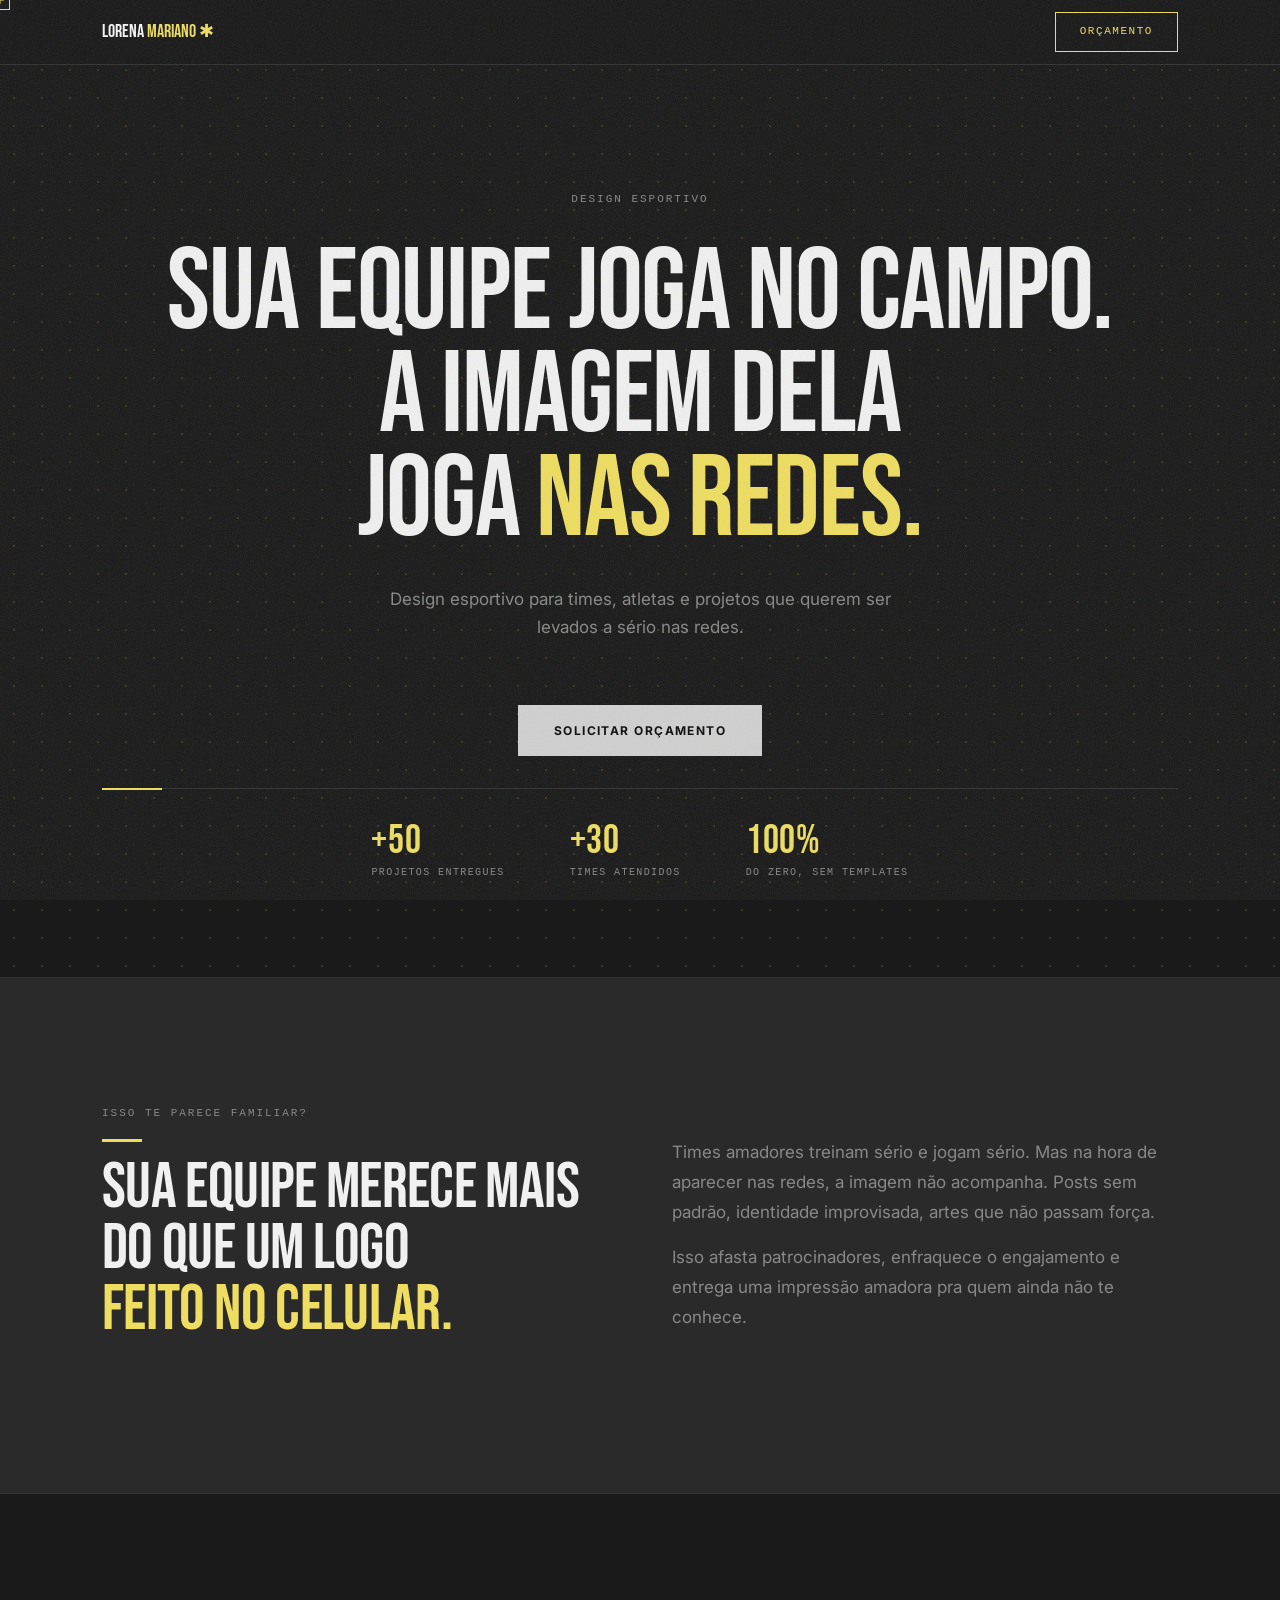
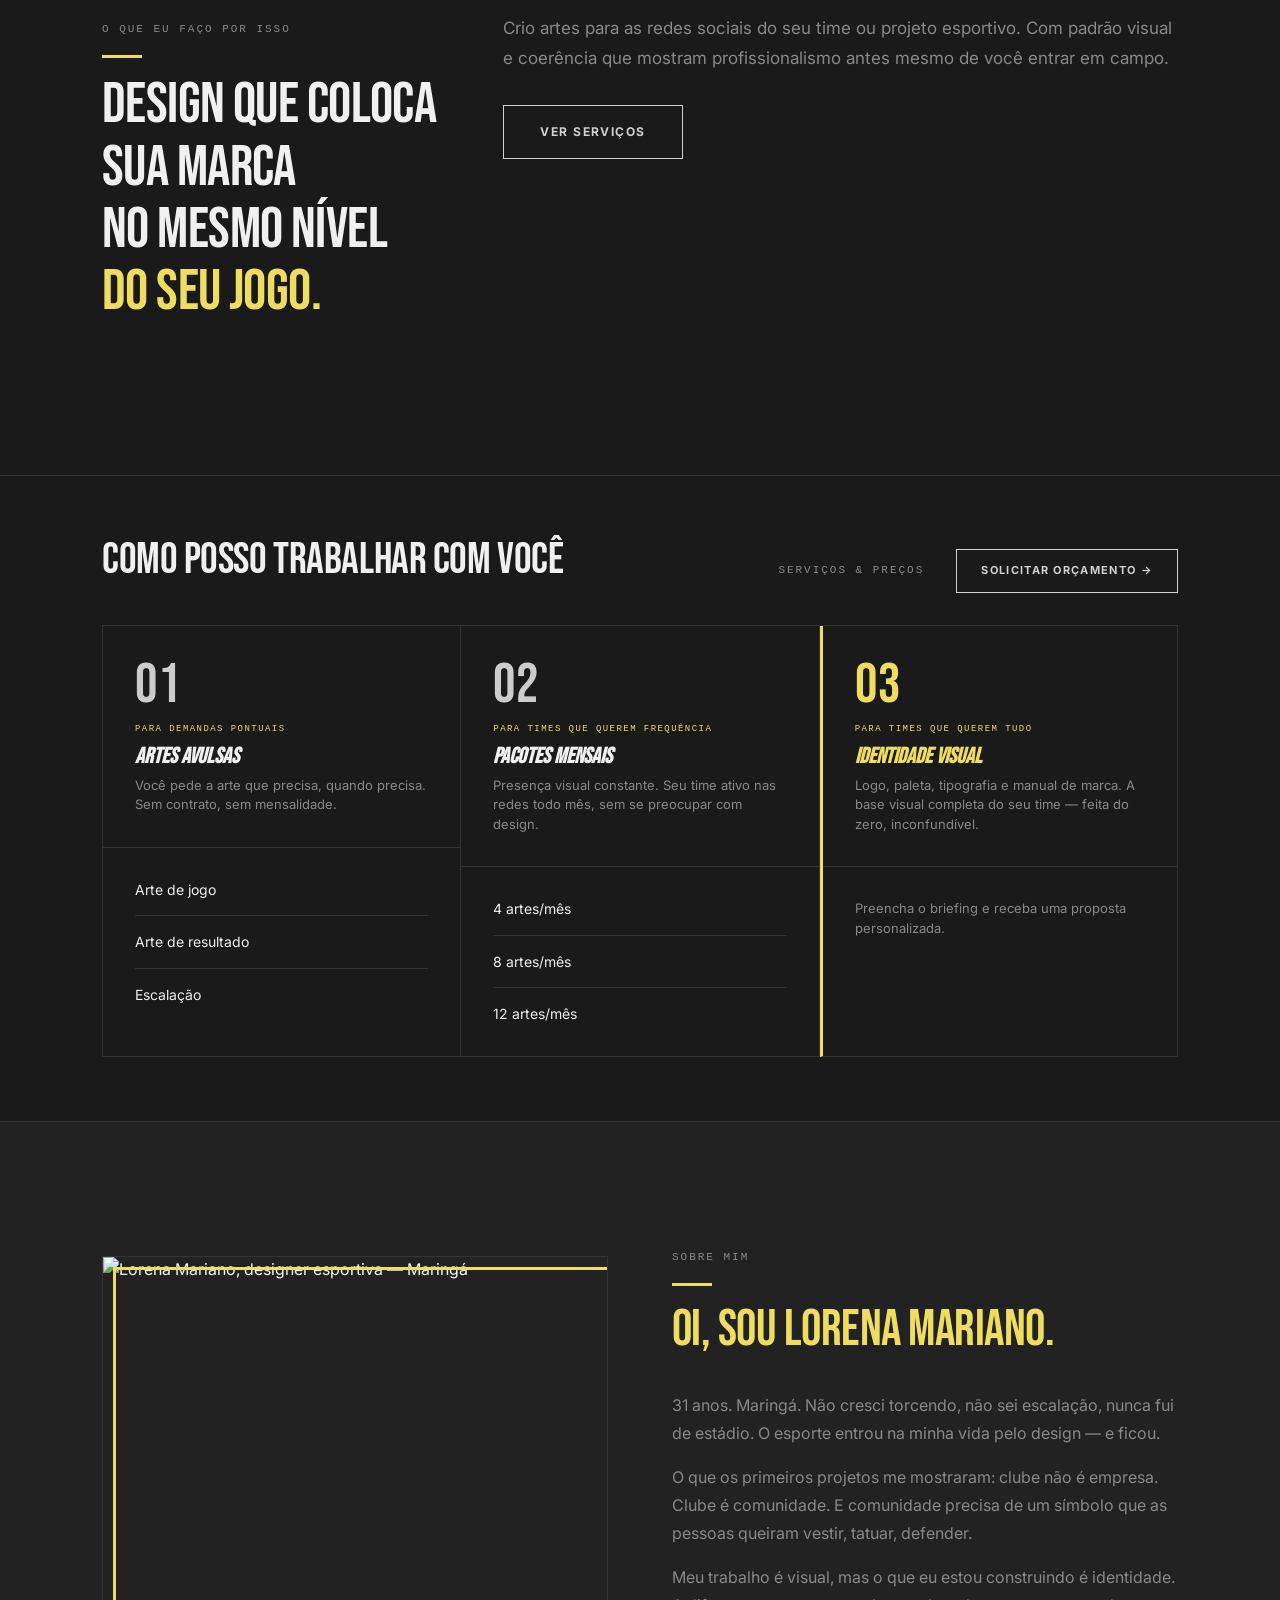
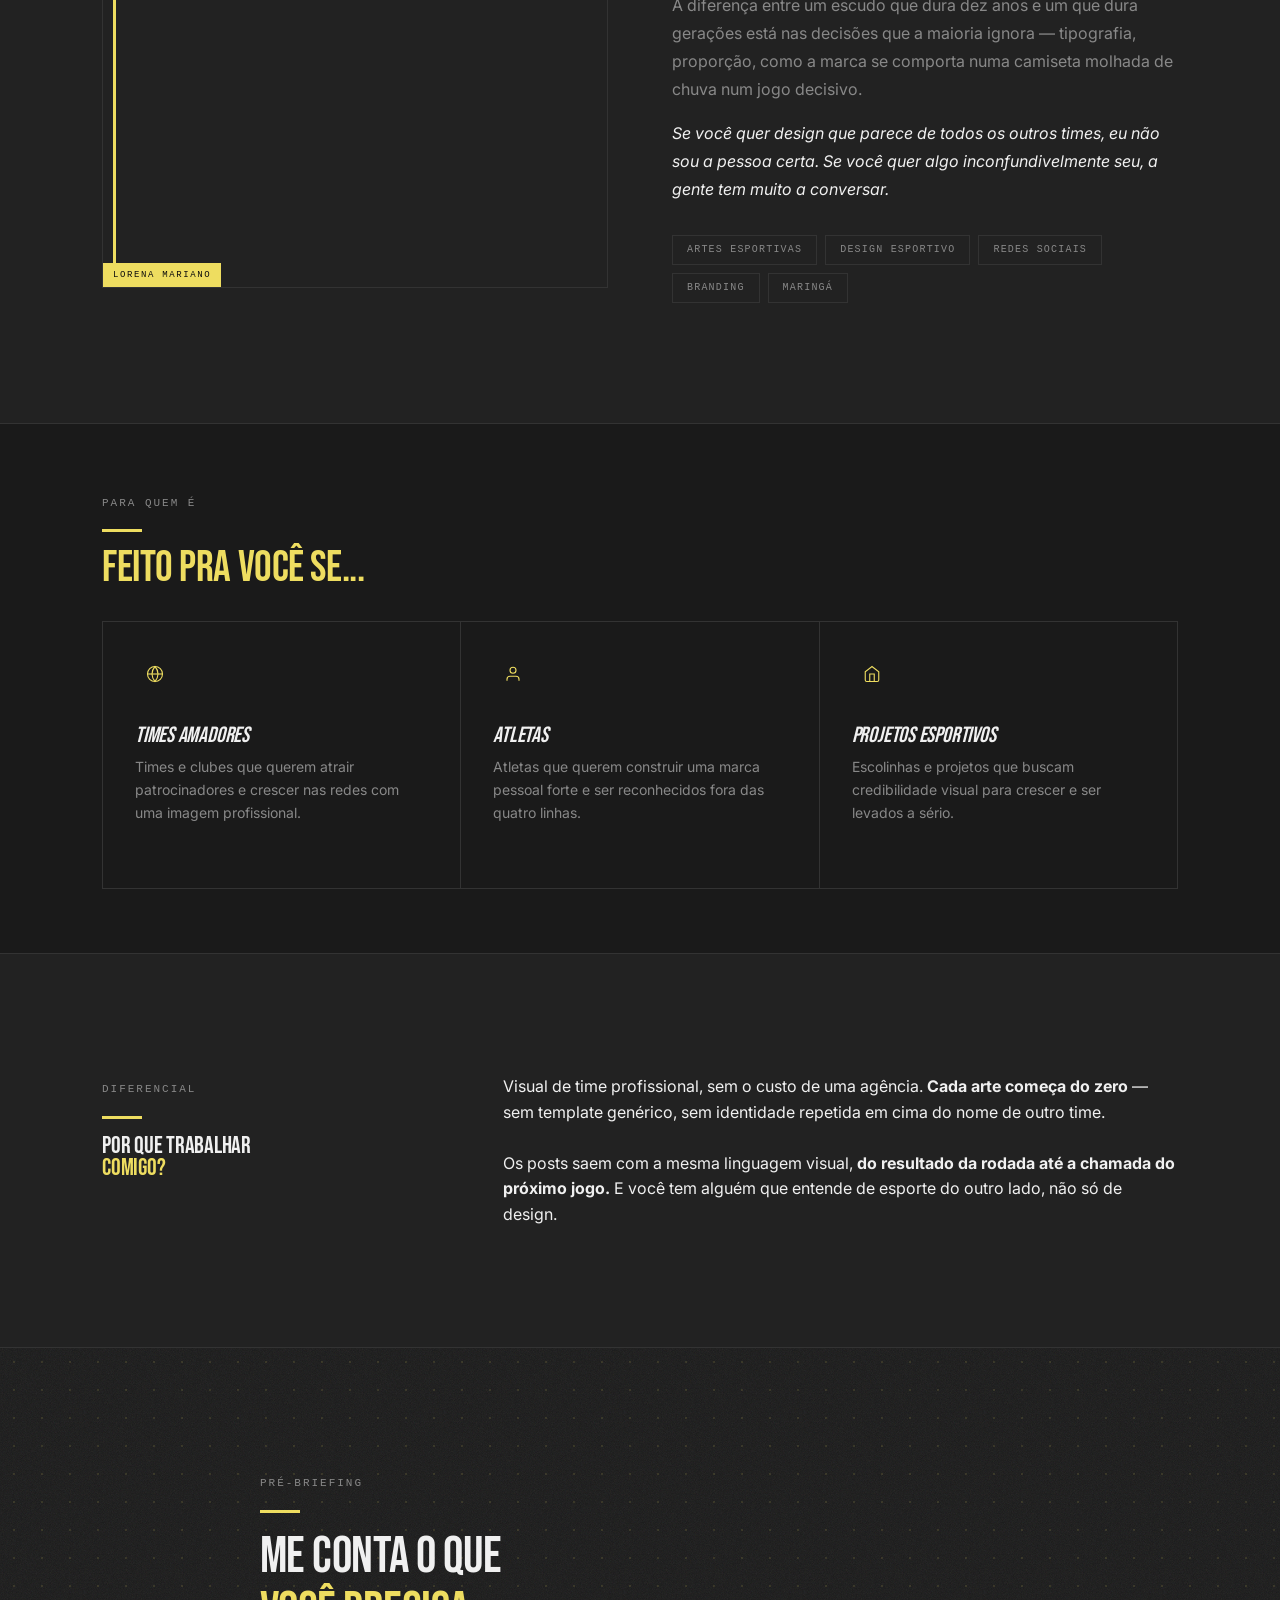
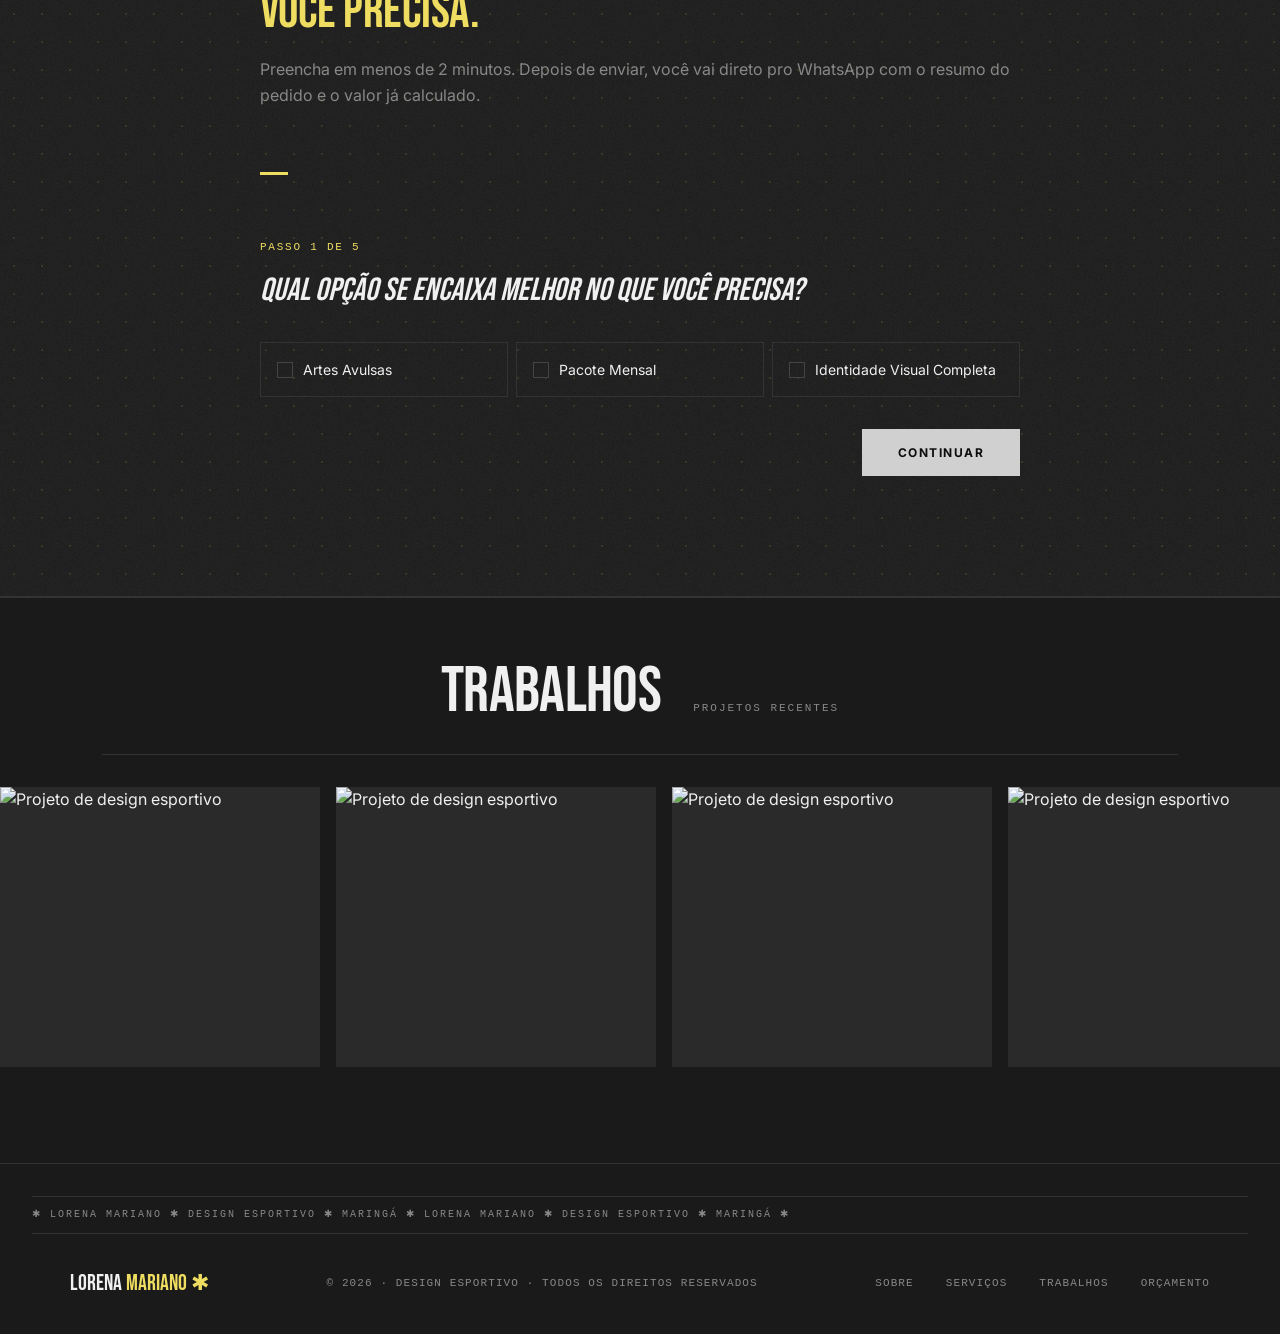
==== index.html @ b98fdb10 "Add files via upload" ====
<!DOCTYPE html>
<html lang="pt-BR">
<head>
  <meta charset="UTF-8" />
  <meta name="viewport" content="width=device-width, initial-scale=1.0" />
  <title>Lorena Mariano — Design Esportivo</title>

  <!-- Fonts -->
  <link rel="preconnect" href="https://fonts.googleapis.com" />
  <link rel="preconnect" href="https://fonts.gstatic.com" crossorigin />
  <link rel="preload" href="https://fonts.googleapis.com/css2?family=Bebas+Neue&family=Inter:wght@700;800&display=swap" as="style" />
  <link href="https://fonts.googleapis.com/css2?family=Bebas+Neue&family=Inter:wght@700;800&display=swap" rel="stylesheet" />

  <style>
    /* ============================================================
       TOKENS
    ============================================================ */
        :root {
      --black:        #0d0d0d;
      --bg:           #1a1a1a;
      --surface:      #222222;
      --surface-2:    #2a2a2a;
      --border-c:     #333333;
      --white:        #f5f5f5;
      --text:         #f0f0f0;
      --text-muted:   #888888;
      --yellow:       #eedd60;
      --yellow-dim:   #d4c440;
      --gray-btn:     #d0d0d0;
      --gray-btn-dim: #b8b8b8;

      --font-display: 'Bebas Neue', 'Arial Black', sans-serif;
      --font-body:    'Inter', 'Helvetica Neue', Helvetica, Arial, sans-serif;
      --font-casual:  'Courier New', monospace;

      --space-xs:  8px;
      --space-sm:  16px;
      --space-md:  32px;
      --space-lg:  64px;
      --space-xl:  120px;

      --border:      1px solid var(--border-c);
      --border-acc:  2px solid var(--yellow);
      --radius:      0px;
      --max-w:       1140px;
    }

    /* ============================================================
       RESET
    ============================================================ */
    *, *::before, *::after { box-sizing: border-box; margin: 0; padding: 0; }
    html { scroll-behavior: smooth; }
        body {
      background: var(--bg);
      color: var(--text);
      font-family: var(--font-body);
      font-size: 16px;
      line-height: 1.6;
      -webkit-font-smoothing: antialiased;
      overflow-x: hidden;
    }
    a { color: inherit; text-decoration: none; }
    img { display: block; max-width: 100%; }

    /* ============================================================
       LAYOUT UTILS
    ============================================================ */
    .container {
      max-width: var(--max-w);
      margin: 0 auto;
      padding: 0 var(--space-md);
    }
    .section { padding: var(--space-xl) 0; }
    .section--tight { padding: var(--space-lg) 0; }

    /* ============================================================
       TYPOGRAPHY
    ============================================================ */
        .display {
      font-family: var(--font-display);
      font-style: normal;
      font-weight: 400;
      line-height: 0.93;
      letter-spacing: -0.01em;
      text-transform: uppercase;
    }
        .label {
      font-family: var(--font-casual);
      font-size: 11px;
      letter-spacing: 0.18em;
      text-transform: uppercase;
      color: var(--text-muted);
    }

    .body-text {
      font-family: var(--font-body);
      font-size: 16px;
      line-height: 1.7;
      color: var(--text-muted);
    }

    /* ============================================================
       COMPONENTS
    ============================================================ */

    /* Button */
        .btn {
      display: inline-block;
      font-family: var(--font-body);
      font-size: 12px;
      font-weight: 700;
      letter-spacing: 0.12em;
      text-transform: uppercase;
      padding: 16px 36px;
      cursor: pointer;
      position: relative;
      overflow: hidden;
      transition: color 0.25s ease;
      border: none;
      z-index: 0;
      touch-action: manipulation;
    }
    .btn::after {
      content: '';
      position: absolute;
      inset: 0;
      transform: scaleX(0);
      transform-origin: left;
      transition: transform 0.3s cubic-bezier(0.4, 0, 0.2, 1);
      z-index: -1;
    }
    .btn:hover::after { transform: scaleX(1); }
        .btn--primary {
      background: var(--gray-btn);
      color: var(--black);
    }
    .btn--primary::after { background: var(--gray-btn-dim); }
    .btn--primary:hover { color: var(--black); }
        .btn--outline {
      background: transparent;
      color: var(--gray-btn);
      border: 1px solid var(--gray-btn);
    }
    .btn--outline::after { background: var(--gray-btn); }
    .btn--outline:hover { color: var(--black); }
    .btn:active { transform: scale(0.97); transition: transform 0.1s ease; }

    /* Tag / chip */
    .tag {
      display: inline-block;
      font-family: var(--font-casual);
      font-size: 10px;
      letter-spacing: 0.12em;
      text-transform: uppercase;
      border: var(--border);
      padding: 6px 14px;
      color: var(--text-muted);
    }

    /* Divider */
        .divider {
      width: 40px;
      height: 3px;
      background: var(--yellow);
      margin: var(--space-sm) 0;
    }

    /* ============================================================
       NAV
    ============================================================ */
    .nav {
      position: fixed;
      top: 0; left: 0; right: 0;
      z-index: 100;
      border-bottom: var(--border);
      background: rgba(26,26,26,0.95);
      backdrop-filter: blur(8px);
    }
    .nav__inner {
      display: flex;
      align-items: center;
      justify-content: space-between;
      height: 64px;
      padding: 0 var(--space-md);
      max-width: var(--max-w);
      margin: 0 auto;
    }
        .nav__logo {
      font-family: var(--font-display);
      font-size: 18px;
      letter-spacing: 0em;
      text-transform: uppercase;
      color: var(--white);
    }
    .nav__logo span { color: var(--yellow); }
        .nav__cta {
      font-family: var(--font-casual);
      font-size: 11px;
      letter-spacing: 0.14em;
      text-transform: uppercase;
      color: var(--yellow);
      border: 1px solid var(--yellow);
      padding: 10px 24px;
      transition: background 0.2s, color 0.2s;
    }
    .nav__cta:hover { background: var(--yellow); color: var(--black); }
    .nav__progress {
      position: absolute;
      bottom: -1px; left: 0;
      height: 2px;
      background: var(--yellow);
      width: 0%;
      transition: width 0.1s linear;
    }

    /* ============================================================
       HERO
    ============================================================ */
    .hero {
      min-height: 100svh;
      display: flex;
      flex-direction: column;
      justify-content: flex-end;
      padding-top: 64px;
      border-bottom: var(--border);
      position: relative;
      overflow: hidden;
    }

    /* Grid de pontos — fundo branco */
    .hero::before {
      content: '';
      position: absolute;
      inset: 0;
      background-image: radial-gradient(circle, rgba(238,221,96,0.15) 1px, transparent 1px);
      background-size: 28px 28px;
      pointer-events: none;
      z-index: 0;
    }

    .hero__inner {
      position: relative;
      z-index: 1;
      padding: var(--space-xl) var(--space-md) var(--space-lg);
      max-width: var(--max-w);
      margin: 0 auto;
      width: 100%;
      display: flex;
      flex-direction: column;
      align-items: center;
    }

    .hero__eyebrow {
      margin-bottom: var(--space-md);
    }

    .hero__headline {
      font-size: clamp(60px, 9vw, 130px);
      max-width: 960px;
      margin: 0 auto var(--space-md);
      text-align: center;
      line-height: 0.9;
    }
    .hero__headline em {
      color: var(--yellow);
      font-style: normal;
    }

    .hero__sub {
      max-width: 560px;
      font-size: 17px;
      color: var(--text-muted);
      margin: 0 auto var(--space-lg);
      line-height: 1.65;
      text-align: center;
    }

    .hero__bottom {
      display: flex;
      align-items: center;
      justify-content: center;
      gap: var(--space-md);
      padding: var(--space-md) 0;
      border-top: var(--border);
      margin-top: var(--space-md);
      position: relative;
      width: 100%;
    }
    .hero__bottom::before {
      content: "";
      position: absolute;
      top: -1px; left: 0;
      width: 60px; height: 2px;
      background: var(--yellow);
    }
    .hero__stat {
      display: flex;
      flex-direction: column;
      gap: 4px;
    }
    .hero__stat-num {
      font-family: var(--font-display);
      font-style: normal;
      font-size: 40px;
      color: var(--yellow);
      line-height: 1;
      letter-spacing: 0.02em;
    }
    .hero__stat-label {
      font-family: var(--font-casual);
      font-size: 10px;
      letter-spacing: 0.14em;
      text-transform: uppercase;
      color: var(--text-muted);
    }
    .hero__stat-sep {
      width: 1px;
      height: 48px;
      background: var(--graphite-mid);
    }

    /* ============================================================
       PROBLEMA
    ============================================================ */
    .problema {
      background: var(--surface-2);
      border-bottom: var(--border);
    }
    .problema__grid {
      display: grid;
      grid-template-columns: 1fr 1fr;
      gap: var(--space-lg);
      align-items: center;
    }
    .problema__left h2 {
      font-size: clamp(36px, 5vw, 64px);
      margin: var(--space-sm) 0 var(--space-md);
      line-height: 0.95;
    }
    .problema__left h2 em { color: var(--yellow); }
    .problema__right p {
      font-size: 17px;
      line-height: 1.75;
      color: var(--text-muted);
    }
    .problema__right p + p { margin-top: var(--space-sm); }

    /* ============================================================
       SOLUÇÃO
    ============================================================ */
    .solucao__inner {
      display: grid;
      grid-template-columns: 1fr 2fr;
      gap: var(--space-lg);
      align-items: start;
    }
    .solucao__sticky {
      position: sticky;
      top: 80px;
    }
    .solucao__title {
      font-size: clamp(36px, 4.5vw, 60px);
      margin: var(--space-sm) 0 var(--space-md);
      line-height: 1.08;
    }
    .solucao__title em { color: var(--yellow); }
    .solucao__text {
      font-size: 17px;
      color: var(--text-muted);
      line-height: 1.75;
      margin-bottom: var(--space-md);
    }

    /* ============================================================
       SERVIÇOS — 3 OPÇÕES
    ============================================================ */
    .servicos { border-top: var(--border); border-bottom: var(--border); }
    .servicos__header {
      display: flex;
      align-items: baseline;
      justify-content: space-between;
      padding-bottom: var(--space-md);
      border-bottom: var(--border);
      margin-bottom: 0;
    }
    .servicos__header h2 { font-size: clamp(28px, 3.5vw, 44px); }

    /* Três colunas de opção */
    .servicos__opcoes {
      display: grid;
      grid-template-columns: repeat(3, 1fr);
      border-left: var(--border);
    }
    .opcao {
      border-right: var(--border);
      border-bottom: var(--border);
      display: flex;
      flex-direction: column;
      transition: background 0.2s;
      position: relative;
      overflow: hidden;
    }
    .opcao::before {
      content: '';
      position: absolute;
      top: 0; left: 0; right: 0;
      height: 3px;
      background: var(--yellow);
      transform: scaleX(0);
      transform-origin: left;
      transition: transform 0.35s cubic-bezier(0.4,0,0.2,1);
    }
    .opcao:hover::before { transform: scaleX(1); }
    .opcao:hover { background: rgba(238,221,96,0.03); }
    .opcao:hover .opcao__num { color: var(--yellow); }
    .opcao__header {
      padding: var(--space-md);
      border-bottom: var(--border);
    }
    .opcao__num {
      font-family: var(--font-display);
      font-style: normal;
      font-size: 56px;
      color: #ccc;
      line-height: 1;
      margin-bottom: var(--space-xs);
      transition: color 0.25s ease;
      letter-spacing: 0.02em;
    }
    .opcao__tag {
      font-family: var(--font-casual);
      font-size: 9px;
      letter-spacing: 0.16em;
      text-transform: uppercase;
      color: var(--yellow);
      margin-bottom: var(--space-xs);
      display: block;
    }
    .opcao__titulo {
      font-family: var(--font-display);
      font-style: italic;
      font-size: 22px;
      color: var(--text);
      line-height: 1.15;
    }
    .opcao__desc {
      font-size: 13px;
      color: var(--text-muted);
      margin-top: 6px;
      line-height: 1.5;
    }
    .opcao--id { border-left: 3px solid var(--yellow); }
    .opcao--id .opcao__num { color: var(--yellow); }
    .opcao--id .opcao__titulo { color: var(--yellow); }
    .opcao__itens {
      padding: var(--space-md);
      flex: 1;
      display: flex;
      flex-direction: column;
      gap: var(--space-sm);
    }
    .item-preco {
      display: flex;
      align-items: flex-start;
      justify-content: space-between;
      gap: var(--space-sm);
      padding-bottom: var(--space-sm);
      border-bottom: var(--border);
    }
    .item-preco:last-child { border-bottom: none; padding-bottom: 0; }
    .item-preco__nome {
      font-size: 14px;
      color: var(--text);
      line-height: 1.4;
    }
    .item-preco__valor {
      font-family: var(--font-display);
      font-style: italic;
      font-size: 18px;
      color: var(--yellow);
      white-space: nowrap;
      flex-shrink: 0;
    }

    /* ============================================================
       BRIEFING / FORMULÁRIO
    ============================================================ */
    .briefing {
      border-bottom: var(--border);
      background: var(--bg);
      position: relative;
      overflow: hidden;
    }
    /* Grid de pontos dourados */
    .briefing::before {
      content: '';
      position: absolute;
      inset: 0;
      background-image: radial-gradient(circle, rgba(238,221,96,0.12) 1px, transparent 1px);
      background-size: 28px 28px;
      pointer-events: none;
      z-index: 0;
    }
    /* Ruído forte por cima do grid */
    .briefing::after {
      content: '';
      position: absolute;
      inset: 0;
      pointer-events: none;
      z-index: 1;
      opacity: 0.09;
      background-image: url("data:image/svg+xml,%3Csvg viewBox='0 0 256 256' xmlns='http://www.w3.org/2000/svg'%3E%3Cfilter id='n'%3E%3CfeTurbulence type='fractalNoise' baseFrequency='0.85' numOctaves='4' stitchTiles='stitch'/%3E%3C/filter%3E%3Crect width='100%25' height='100%25' filter='url(%23n)'/%3E%3C/svg%3E");
      background-size: 180px 180px;
    }
    .briefing .container { position: relative; z-index: 2; }
    .briefing__inner { max-width: 760px; margin: 0 auto; }
    .briefing__header { margin-bottom: var(--space-lg); }
    .briefing__header h2 {
      font-size: clamp(32px, 4vw, 52px);
      line-height: 1.08;
      margin: var(--space-sm) 0 var(--space-sm);
    }
    .briefing__header h2 em { color: var(--yellow); }
    .briefing__header p { font-size: 16px; color: var(--text-muted); line-height: 1.65; }

    .form-step { display: none; }
    .form-step.active { display: block; }

    .form-progress {
      display: flex;
      gap: 6px;
      margin-bottom: var(--space-lg);
    }
    .form-progress__dot {
      width: 28px; height: 3px;
      background: var(--graphite-mid);
      transition: background 0.3s;
    }
    .form-progress__dot.done { background: var(--yellow); }

    .form-question {
      font-family: var(--font-casual);
      font-size: 11px;
      letter-spacing: 0.16em;
      text-transform: uppercase;
      color: var(--yellow);
      margin-bottom: var(--space-sm);
      display: block;
    }
    .form-title {
      font-family: var(--font-display);
      font-style: italic;
      font-size: clamp(22px, 3vw, 32px);
      color: var(--text);
      margin-bottom: var(--space-md);
      line-height: 1.15;
    }

    .form-options {
      display: grid;
      grid-template-columns: repeat(auto-fill, minmax(200px, 1fr));
      gap: var(--space-xs);
      margin-bottom: var(--space-md);
    }
    .form-option {
      border: var(--border);
      touch-action: manipulation;
      padding: 14px var(--space-sm);
      cursor: pointer;
      transition: border-color 0.2s, background 0.2s;
      display: flex;
      align-items: center;
      gap: 10px;
    }
    .form-option:hover { border-color: var(--text-muted); background: rgba(255,255,255,0.04); transform: translateX(3px); }
    .form-option { transition: border-color 0.2s, background 0.2s, transform 0.2s; }
    .form-option.selected { border-color: var(--yellow); background: rgba(238,221,96,0.07); }
    .form-option input { display: none; }
    .form-option__check {
      width: 16px; height: 16px;
      border: 1px solid #444;
      flex-shrink: 0;
      display: flex; align-items: center; justify-content: center;
      transition: border-color 0.2s, background 0.2s;
    }
    .form-option.selected .form-option__check {
      border-color: var(--yellow);
      background: var(--yellow);
    }
    .form-option__check::after {
      content: '';
      width: 8px; height: 8px;
      background: var(--bg);
      clip-path: polygon(14% 44%, 0 65%, 50% 100%, 100% 16%, 80% 0%, 43% 62%);
      display: none;
    }
    .form-option.selected .form-option__check::after { display: block; }
    .form-option__label {
      font-size: 14px;
      color: var(--text);
      line-height: 1.35;
    }
    .form-option__price {
      font-family: var(--font-casual);
      font-size: 11px;
      color: var(--yellow);
      margin-top: 2px;
    }

    .form-input-wrap { margin-bottom: var(--space-md); }
    .form-input-wrap label {
      font-family: var(--font-casual);
      font-size: 11px;
      letter-spacing: 0.12em;
      text-transform: uppercase;
      color: var(--text-muted);
      display: block;
      margin-bottom: 8px;
    }
    .form-input-wrap input,
    .form-input-wrap textarea {
      width: 100%;
      background: var(--surface-2);
      border: var(--border);
      color: var(--text);
      font-family: var(--font-body);
      font-size: 16px;
      min-height: 48px;
      padding: 14px var(--space-sm);
      outline: none;
      resize: vertical;
      transition: border-color 0.2s;
      touch-action: manipulation;
      -webkit-appearance: none;
    }
    .form-input-wrap input:focus,
    .form-input-wrap textarea:focus { border-color: var(--text-muted); }

    .form-nav {
      display: flex;
      align-items: center;
      justify-content: space-between;
      gap: var(--space-sm);
      margin-top: var(--space-md);
    }
    .form-back {
      font-family: var(--font-casual);
      font-size: 11px;
      letter-spacing: 0.12em;
      text-transform: uppercase;
      color: var(--text-muted);
      background: none;
      border: none;
      cursor: pointer;
      padding: 0;
      transition: color 0.2s;
    }
    .form-back:hover { color: var(--text); }

    /* Resumo de valor */
    .resumo-valor {
      background: var(--surface-2);
      border: 2px solid var(--yellow);
      padding: var(--space-md);
      margin-bottom: var(--space-md);
    }
    .resumo-valor__label {
      font-family: var(--font-casual);
      font-size: 10px;
      letter-spacing: 0.16em;
      text-transform: uppercase;
      color: var(--text-muted);
      margin-bottom: var(--space-xs);
    }
.resumo-valor__num { display: none; }
    .resumo-valor__itens {
      margin-top: var(--space-sm);
      font-size: 13px;
      color: var(--text-muted);
      line-height: 1.7;
    }

    /* ============================================================
       SOBRE MIM
    ============================================================ */
    .sobre { background: var(--surface); border-bottom: var(--border); }
    .sobre__inner {
      display: grid;
      grid-template-columns: 1fr 1fr;
      gap: var(--space-lg);
      align-items: center;
    }
    .sobre__img-wrap {
      aspect-ratio: 4/5;
      background: var(--graphite-mid);
      border: var(--border);
      display: flex;
      align-items: center;
      justify-content: center;
      overflow: hidden;
      position: relative;
    }
    /* Borda brutalista deslocada */
    .sobre__img-wrap::before {
      content: '';
      position: absolute;
      inset: 0;
      border: 3px solid var(--yellow);
      transform: translate(10px, 10px);
      z-index: 2;
      pointer-events: none;
    }
    /* Tag brutalista no canto */
    .sobre__img-wrap::after {
      content: 'LORENA MARIANO';
      position: absolute;
      bottom: 0;
      left: 0;
      font-family: 'Courier New', monospace;
      font-size: 9px;
      letter-spacing: 0.18em;
      text-transform: uppercase;
      color: var(--black);
      background: var(--yellow);
      padding: 5px 10px;
      z-index: 3;
    }
    .sobre__img-wrap img {
      position: absolute;
      inset: 0;
      width: 100%;
      height: 100%;
      object-fit: cover;
      object-position: center top;
      filter: grayscale(20%) contrast(1.08);
      mix-blend-mode: normal;
    }
    .sobre__content h2 {
      font-size: clamp(32px, 4vw, 52px);
      margin: var(--space-sm) 0 var(--space-md);
      line-height: 1.1;
    }
    .sobre__content h2 em { color: var(--yellow); }
    .sobre__content p {
      font-size: 16px;
      color: var(--text-muted);
      line-height: 1.75;
      margin-bottom: var(--space-sm);
    }
    .sobre__tags {
      display: flex;
      flex-wrap: wrap;
      gap: var(--space-xs);
      margin-top: var(--space-md);
    }

    /* ============================================================
       PARA QUEM É
    ============================================================ */
    .paraquem { border-bottom: var(--border); }
    .paraquem__header {
      padding-bottom: var(--space-md);
      border-bottom: var(--border);
      margin-bottom: 0;
    }
    .paraquem__header h2 {
      font-size: clamp(28px, 3.5vw, 44px);
    }
    .paraquem__list {
      display: grid;
      grid-template-columns: repeat(3, 1fr);
      border-left: var(--border);
    }
    .paraquem-item {
      border-right: var(--border);
      border-bottom: var(--border);
      padding: var(--space-md) var(--space-md) var(--space-lg);
      transition: background 0.2s;
    }
    .paraquem-item:hover { background: rgba(238,221,96,0.05); }
    .paraquem-item:hover .paraquem-item__icon { border-color: var(--yellow); background: rgba(238,221,96,0.1); }
    .paraquem-item:hover .paraquem-item__icon svg { stroke: var(--yellow); }
    .paraquem-item__icon {
      width: 40px;
      height: 40px;
      border: var(--border-gold);
      display: flex;
      align-items: center;
      justify-content: center;
      margin-bottom: var(--space-md);
      transition: background 0.2s, border-color 0.2s;
    }
    .paraquem-item__icon svg {
      width: 18px;
      height: 18px;
      stroke: var(--yellow);
      fill: none;
      stroke-width: 1.5;
    }
    .paraquem-item__icon { border-color: var(--yellow); }
    .paraquem-item h3 {
      font-family: var(--font-display);
      font-style: italic;
      font-size: 22px;
      margin-bottom: var(--space-xs);
    }
    .paraquem-item p {
      font-size: 14px;
      color: var(--text-muted);
      line-height: 1.65;
    }

    /* ============================================================
       DIFERENCIAL
    ============================================================ */
    .diferencial { background: var(--surface); border-bottom: var(--border); }
    .diferencial__inner {
      display: grid;
      grid-template-columns: 1fr 2fr;
      gap: var(--space-lg);
      align-items: start;
    }
    .diferencial__left h2 {
      font-size: clamp(32px, 4vw, 52px);
      line-height: 1.08;
      margin: var(--space-sm) 0;
    }
    .diferencial__left h2 em { color: var(--yellow); }
    .diferencial__right p {
      font-size: 18px;
      line-height: 1.8;
      color: var(--text-muted);
    }
    .diferencial__right p strong {
      color: var(--text);
      font-weight: 500;
    }

    /* ============================================================
       CTA FINAL
    ============================================================ */
    .cta-final {
      border-bottom: var(--border);
      text-align: center;
      background: var(--surface);
    }
    .cta-final__inner {
      max-width: 720px;
      margin: 0 auto;
      padding: var(--space-xl) var(--space-md);
    }
    .cta-final__headline {
      font-size: clamp(40px, 6vw, 80px);
      line-height: 1.05;
      margin: var(--space-sm) 0 var(--space-md);
    }
    .cta-final__headline em { color: var(--yellow); }
    .cta-final__sub {
      font-size: 17px;
      color: var(--text-muted);
      margin-bottom: var(--space-lg);
      line-height: 1.65;
    }
    .cta-final__note {
      margin-top: var(--space-md);
      font-family: var(--font-casual);
      font-size: 11px;
      letter-spacing: 0.12em;
      text-transform: uppercase;
      color: #444;
    }

    /* ============================================================
       FOOTER
    ============================================================ */
    .footer {
      padding: var(--space-md);
      position: relative;
    }
    .footer::before {
      content: "✱ LORENA MARIANO ✱ DESIGN ESPORTIVO ✱ MARINGÁ ✱ LORENA MARIANO ✱ DESIGN ESPORTIVO ✱ MARINGÁ ✱";
      display: block;
      font-family: var(--font-casual);
      font-size: 10px;
      letter-spacing: 0.2em;
      color: var(--text-muted);
      border-top: var(--border);
      border-bottom: var(--border);
      padding: 10px 0;
      margin-bottom: var(--space-md);
      white-space: nowrap;
      overflow: hidden;
    }
    .footer__inner {
      max-width: var(--max-w);
      margin: 0 auto;
      display: flex;
      align-items: center;
      justify-content: space-between;
      gap: var(--space-md);
    }
    .footer__logo {
      font-family: var(--font-display);
      font-style: normal;
      font-size: 22px;
      letter-spacing: 0em;
      text-transform: uppercase;
    }
    .footer__logo span { color: var(--yellow); }
    .footer__copy {
      font-family: var(--font-casual);
      font-size: 11px;
      letter-spacing: 0.1em;
      text-transform: uppercase;
      color: var(--text-muted);
    }
    .footer__links {
      display: flex;
      gap: var(--space-md);
    }
    .footer__links a {
      font-family: var(--font-casual);
      font-size: 11px;
      letter-spacing: 0.1em;
      text-transform: uppercase;
      color: var(--text-muted);
      transition: color 0.2s;
    }
    .footer__links a:hover { color: var(--yellow); }

    /* ============================================================
       SCROLL REVEAL (CSS-only fade-up)
    ============================================================ */
    .reveal {
      opacity: 0;
      transform: translateY(24px);
      transition: opacity 0.4s cubic-bezier(0.16,1,0.3,1), transform 0.4s cubic-bezier(0.16,1,0.3,1);
    }
    .reveal.visible {
      opacity: 1;
      transform: translateY(0);
    }

    /* ============================================================
       RESPONSIVE
    ============================================================ */
    @media (max-width: 900px) {
      .problema__grid,
      .solucao__inner,
      .sobre__inner,
      .diferencial__inner { grid-template-columns: 1fr; }
      .servicos__opcoes { grid-template-columns: repeat(3, 1fr); }
      @media (max-width: 768px) { .servicos__opcoes { grid-template-columns: 1fr 1fr; } }
      .paraquem__list { grid-template-columns: 1fr 1fr; }
      .solucao__sticky { position: static; }
      .form-options { grid-template-columns: 1fr 1fr; }
    }


    /* ============================================================
       ACESSIBILIDADE
    ============================================================ */
    .skip-link {
      position: absolute;
      top: -100px;
      left: var(--space-sm);
      background: var(--yellow);
      color: var(--black);
      font-family: var(--font-casual);
      font-size: 11px;
      letter-spacing: 0.12em;
      text-transform: uppercase;
      padding: 10px 20px;
      z-index: 999999;
      transition: top 0.2s;
    }
    .skip-link:focus { top: var(--space-sm); }

    /* Focus ring visível */
    a:focus-visible,
    button:focus-visible,
    .form-option:focus-visible,
    input:focus-visible,
    textarea:focus-visible {
      outline: 2px solid var(--yellow);
      outline-offset: 3px;
    }
    /* Remover outline padrão apenas quando há focus-visible */
    a:focus:not(:focus-visible),
    button:focus:not(:focus-visible) { outline: none; }

    @media (prefers-reduced-motion: reduce) {
      *, *::before, *::after {
        animation-duration: 0.01ms !important;
        animation-iteration-count: 1 !important;
        transition-duration: 0.01ms !important;
      }
    }


        /* Em dentro de display — acento amarelo */
    .display em {
      font-style: normal;
      color: var(--yellow);
    }
    /* Titulos de seção menores */
    .section-title {
      font-family: var(--font-display);
      font-size: clamp(40px, 6vw, 80px);
      text-transform: uppercase;
      letter-spacing: 0.02em;
      line-height: 0.95;
      color: var(--black);
    }


    /* ============================================================
       PORTFÓLIO — MARQUEE
    ============================================================ */
    .portfolio { border-top: var(--border); border-bottom: var(--border); overflow: hidden; }
    .portfolio__header {
      display: flex;
      align-items: baseline;
      justify-content: center;
      padding-bottom: var(--space-md);
      border-bottom: var(--border);
      gap: var(--space-md);
      flex-wrap: wrap;
      text-align: center;
    }
    .portfolio__header h2 { font-size: clamp(36px, 5vw, 72px); }

    .marquee-wrap {
      overflow: hidden;
      padding: var(--space-md) 0;
      cursor: grab;
      user-select: none;
    }
    .marquee-wrap:active { cursor: grabbing; }
    .marquee-track {
      display: flex;
      gap: var(--space-sm);
      width: max-content;
      animation: marqueeScroll 30s linear infinite;
    }
    .marquee-wrap:hover .marquee-track { animation-play-state: paused; }
    @keyframes marqueeScroll {
      0%   { transform: translateX(0); }
      100% { transform: translateX(-50%); }
    }
    .marquee-item {
      flex-shrink: 0;
      width: 320px;
      height: 280px;
      overflow: hidden;
      position: relative;
      background: var(--surface-2);
    }
    .marquee-item img {
      width: 100%; height: 100%;
      object-fit: cover;
      display: block;
      transition: transform 0.5s cubic-bezier(0.16,1,0.3,1), filter 0.4s ease;
      filter: grayscale(30%);
    }
    .marquee-item:hover img {
      transform: scale(1.06);
      filter: grayscale(0%);
    }
    @media (max-width: 600px) {
      .marquee-item { width: 240px; height: 210px; }
    }

    /* ============================================================
       RUÍDO DE FUNDO
    ============================================================ */
    body::before {
      content: '';
      position: fixed;
      inset: 0;
      z-index: 9999;
      pointer-events: none;
      opacity: 0.09;
      background-image: url("data:image/svg+xml,%3Csvg viewBox='0 0 200 200' xmlns='http://www.w3.org/2000/svg'%3E%3Cfilter id='noise'%3E%3CfeTurbulence type='fractalNoise' baseFrequency='0.65' numOctaves='4' stitchTiles='stitch'/%3E%3C/filter%3E%3Crect width='100%25' height='100%25' filter='url(%23noise)'/%3E%3C/svg%3E");
      background-repeat: repeat;
      background-size: 180px 180px;
    }
    @media (max-width: 600px) {
      :root { --space-xl: 72px; --space-lg: 48px; }
      .servicos__opcoes,
      .paraquem__list { grid-template-columns: 1fr; }
      .hero__bottom { flex-wrap: wrap; gap: var(--space-sm); }
      .footer__inner { flex-direction: column; align-items: flex-start; gap: var(--space-sm); }
      .servicos__header { flex-direction: column; gap: var(--space-xs); }
      .form-options { grid-template-columns: 1fr; }
      .form-nav { flex-direction: column; align-items: flex-start; }
    }

    /* ============================================================
       CURSOR PERSONALIZADO
    ============================================================ */
    *, *::before, *::after { cursor: none !important; }
    #cursor {
      position: fixed;
      width: 20px; height: 20px;
      border: 1.5px solid var(--yellow);
      border-radius: 0;
      pointer-events: none;
      z-index: 99999;
      transform: translate(-50%, -50%);
      transition: transform 0.08s ease, width 0.15s ease, height 0.15s ease, opacity 0.2s;
      mix-blend-mode: normal;
    }
    #cursor::before, #cursor::after {
      content: '';
      position: absolute;
      background: var(--yellow);
    }
    #cursor::before { width: 1px; height: 8px; top: 50%; left: 50%; transform: translate(-50%, -50%); }
    #cursor::after  { width: 8px; height: 1px; top: 50%; left: 50%; transform: translate(-50%, -50%); }
    #cursor.hovering {
      width: 40px; height: 40px;
      opacity: 0.6;
    }
    @media (hover: none) { #cursor { display: none; } }

    /* Animação staggered hero */
    @keyframes slideUp {
      from { opacity: 0; transform: translateY(32px); }
      to   { opacity: 1; transform: translateY(0); }
    }
    .hero__eyebrow { text-align: center; }
    .hero__eyebrow  { animation: slideUp 0.7s cubic-bezier(0.16,1,0.3,1) 0.1s both; }
    .hero__headline { animation: slideUp 0.8s cubic-bezier(0.16,1,0.3,1) 0.25s both; }
    .hero__sub      { animation: slideUp 0.7s cubic-bezier(0.16,1,0.3,1) 0.4s both; }
    .hero .btn      { animation: slideUp 0.7s cubic-bezier(0.16,1,0.3,1) 0.55s both; }
    .hero__bottom   { animation: slideUp 0.7s cubic-bezier(0.16,1,0.3,1) 0.7s both; }
    @media (prefers-reduced-motion: reduce) {
      .hero__eyebrow, .hero__headline, .hero__sub, .hero .btn, .hero__bottom {
        animation: none;
      }
    }

  </style>
</head>
<body>

  <a href="#main-content" class="skip-link">Ir para o conteúdo</a>
  <div id="cursor" aria-hidden="true"></div>

  <!-- ======================== NAV ======================== -->
  <nav class="nav" aria-label="Navegação principal">
    <div class="nav__inner">
      <span class="nav__logo">LORENA <span>MARIANO</span> <span style="color:var(--yellow);">✱</span></span>
      <a href="#orcamento" class="nav__cta">Orçamento</a>
    </div>
    <div class="nav__progress" id="navProgress" role="progressbar" aria-hidden="true"></div>
  </nav>

  <!-- ======================== HERO ======================== -->
  <section class="hero" id="main-content" aria-labelledby="hero-headline">
    <div class="hero__inner">
      <div class="hero__eyebrow reveal">
        <span class="label">design esportivo</span>
      </div>

      <h1 class="hero__headline display reveal" id="hero-headline">
        Sua equipe joga no campo.<br>
        A imagem dela<br>
        joga <em>nas redes.</em>
      </h1>

      <p class="hero__sub reveal">
        Design esportivo para times, atletas e projetos que querem ser levados a sério nas redes.
      </p>

      <a href="#orcamento" class="btn btn--primary reveal" aria-label="Solicitar orçamento de design esportivo">
        Solicitar Orçamento
      </a>

      <div class="hero__bottom reveal">
        <div class="hero__stat">
          <span class="hero__stat-num" data-count="50" data-prefix="+">+50</span>
          <span class="hero__stat-label">Projetos entregues</span>
        </div>
        <div class="hero__stat-sep" aria-hidden="true"></div>
        <div class="hero__stat">
          <span class="hero__stat-num" data-count="30" data-prefix="+">+30</span>
          <span class="hero__stat-label">Times atendidos</span>
        </div>
        <div class="hero__stat-sep" aria-hidden="true"></div>
        <div class="hero__stat">
          <span class="hero__stat-num" data-count="100" data-suffix="%">100%</span>
          <span class="hero__stat-label">Do zero, sem templates</span>
        </div>
      </div>
    </div>
  </section>

  <!-- ======================== PROBLEMA ======================== -->
  <section class="problema section" aria-labelledby="problema-title">
    <div class="container">
      <div class="problema__grid">
        <div class="problema__left reveal">
          <span class="label">isso te parece familiar?</span>
          <div class="divider"></div>
          <h2 class="display" id="problema-title">
            Sua equipe merece mais do que um logo<br>
            <em>feito no celular.</em>
          </h2>
        </div>
        <div class="problema__right reveal">
          <p>
            Times amadores treinam sério e jogam sério. Mas na hora de aparecer nas redes, a imagem não acompanha. Posts sem padrão, identidade improvisada, artes que não passam força.
          </p>
          <p>
            Isso afasta patrocinadores, enfraquece o engajamento e entrega uma impressão amadora pra quem ainda não te conhece.
          </p>
        </div>
      </div>
    </div>
  </section>

  <!-- ======================== SOLUÇÃO ======================== -->
  <section class="solucao section" aria-labelledby="solucao-title">
    <div class="container">
      <div class="solucao__inner">
        <div class="solucao__sticky reveal">
          <span class="label">o que eu faço por isso</span>
          <div class="divider"></div>
          <h2 class="solucao__title display" id="solucao-title">
            Design que coloca sua marca<br>
            no mesmo nível<br>
            <em>do seu jogo.</em>
          </h2>
        </div>
        <div class="reveal">
          <p class="solucao__text">
            Crio artes para as redes sociais do seu time ou projeto esportivo. Com padrão visual e coerência que mostram profissionalismo antes mesmo de você entrar em campo.
          </p>
          <a href="#orcamento" class="btn btn--outline">Ver Serviços</a>
        </div>
      </div>
    </div>
  </section>

  <!-- ======================== SERVIÇOS ======================== -->
  <section class="servicos section--tight" id="servicos" aria-labelledby="servicos-title">
    <div class="container">
      <div class="servicos__header reveal">
        <h2 class="display" id="servicos-title">Como posso trabalhar com você</h2>
        <div style="display:flex;align-items:center;gap:var(--space-md);flex-wrap:wrap;">
          <span class="label">Serviços &amp; Preços</span>
          <a href="#orcamento" class="btn btn--outline" style="font-size:11px;padding:12px 24px;">Solicitar orçamento →</a>
        </div>
      </div>

      <div class="servicos__opcoes" role="list">

        <!-- OPÇÃO 1 -->
        <article class="opcao reveal" role="listitem">
          <div class="opcao__header">
            <div class="opcao__num display" aria-hidden="true">01</div>
            <span class="opcao__tag">Para demandas pontuais</span>
            <h3 class="opcao__titulo">Artes Avulsas</h3>
            <p class="opcao__desc">Você pede a arte que precisa, quando precisa. Sem contrato, sem mensalidade.</p>
          </div>
          <div class="opcao__itens">
            <div class="item-preco">
              <span class="item-preco__nome">Arte de jogo</span>
              
            </div>
            <div class="item-preco">
              <span class="item-preco__nome">Arte de resultado</span>
              
            </div>
            <div class="item-preco">
              <span class="item-preco__nome">Escalação</span>
              
            </div>
          </div>
        </article>

        <!-- OPÇÃO 2 -->
        <article class="opcao reveal" role="listitem">
          <div class="opcao__header">
            <div class="opcao__num display" aria-hidden="true">02</div>
            <span class="opcao__tag">Para times que querem frequência</span>
            <h3 class="opcao__titulo">Pacotes Mensais</h3>
            <p class="opcao__desc">Presença visual constante. Seu time ativo nas redes todo mês, sem se preocupar com design.</p>
          </div>
          <div class="opcao__itens">
            <div class="item-preco">
              <span class="item-preco__nome">4 artes/mês</span>
              
            </div>
            <div class="item-preco">
              <span class="item-preco__nome">8 artes/mês</span>
              
            </div>
            <div class="item-preco">
              <span class="item-preco__nome">12 artes/mês</span>
              
            </div>
          </div>
        </article>

        <!-- OPÇÃO 3 -->
        <!-- OPÇÃO 3 -->
        <article class="opcao opcao--id reveal" role="listitem">
          <div class="opcao__header">
            <div class="opcao__num display" aria-hidden="true">03</div>
            <span class="opcao__tag">Para times que querem tudo</span>
            <h3 class="opcao__titulo">Identidade Visual</h3>
            <p class="opcao__desc">Logo, paleta, tipografia e manual de marca. A base visual completa do seu time — feita do zero, inconfundível.</p>
          </div>
          <div class="opcao__itens">
            <div class="item-preco" style="border-bottom:none;padding-bottom:0;">
              <span class="item-preco__nome" style="color:#888;font-size:13px;line-height:1.5;">Preencha o briefing e receba uma proposta personalizada.</span>
            </div>
          </div>
        </article>

      </div>
    </div>
  </section>

  <!-- ======================== SOBRE MIM ======================== -->
  <section class="sobre section" id="sobre" aria-labelledby="sobre-title">
    <div class="container">
      <div class="sobre__inner">
        <div class="sobre__img-wrap reveal" aria-label="Foto da Lorena, designer esportiva">
          <img src="https://i.imgur.com/l3xe6MT.png" loading="lazy" decoding="async" width="600" height="750" alt="Lorena Mariano, designer esportiva — Maringá" />
        </div>
        <div class="sobre__content">
          <div class="reveal">
            <span class="label">Sobre mim</span>
            <div class="divider"></div>
          </div>
          <h2 class="display reveal" id="sobre-title">
            <em>Oi, sou Lorena Mariano.</em>
          </h2>
          <p class="reveal">
            31 anos. Maringá. Não cresci torcendo, não sei escalação, nunca fui de estádio. O esporte entrou na minha vida pelo design — e ficou.
          </p>
          <p class="reveal">
            O que os primeiros projetos me mostraram: clube não é empresa. Clube é comunidade. E comunidade precisa de um símbolo que as pessoas queiram vestir, tatuar, defender.
          </p>
          <p class="reveal">
            Meu trabalho é visual, mas o que eu estou construindo é identidade. A diferença entre um escudo que dura dez anos e um que dura gerações está nas decisões que a maioria ignora — tipografia, proporção, como a marca se comporta numa camiseta molhada de chuva num jogo decisivo.
          </p>
          <p class="reveal" style="color: var(--text); font-style: italic;">
            Se você quer design que parece de todos os outros times, eu não sou a pessoa certa. Se você quer algo inconfundivelmente seu, a gente tem muito a conversar.
          </p>
          <div class="sobre__tags reveal" aria-label="Especialidades">
            <span class="tag">Artes Esportivas</span>
            <span class="tag">Design Esportivo</span>
            <span class="tag">Redes Sociais</span>
            <span class="tag">Branding</span>
            <span class="tag">Maringá</span>
          </div>
        </div>
      </div>
    </div>
  </section>

  <!-- ======================== PARA QUEM É ======================== -->
  <section class="paraquem section--tight" aria-labelledby="paraquem-title">
    <div class="container">
      <div class="paraquem__header reveal">
        <span class="label">Para quem é</span>
        <div class="divider"></div>
        <h2 class="display" id="paraquem-title">
          <em>feito pra você se...</em>
        </h2>
      </div>
      <div class="paraquem__list" role="list">

        <div class="paraquem-item reveal" role="listitem">
          <div class="paraquem-item__icon" aria-hidden="true">
            <svg viewBox="0 0 24 24" aria-hidden="true"><circle cx="12" cy="12" r="10"/><path d="M12 2a15.3 15.3 0 0 1 4 10 15.3 15.3 0 0 1-4 10 15.3 15.3 0 0 1-4-10 15.3 15.3 0 0 1 4-10z"/><path d="M2 12h20"/></svg>
          </div>
          <h3 class="display">Times Amadores</h3>
          <p>Times e clubes que querem atrair patrocinadores e crescer nas redes com uma imagem profissional.</p>
        </div>

        <div class="paraquem-item reveal" role="listitem">
          <div class="paraquem-item__icon" aria-hidden="true">
            <svg viewBox="0 0 24 24" aria-hidden="true"><path d="M20 21v-2a4 4 0 0 0-4-4H8a4 4 0 0 0-4 4v2"/><circle cx="12" cy="7" r="4"/></svg>
          </div>
          <h3 class="display">Atletas</h3>
          <p>Atletas que querem construir uma marca pessoal forte e ser reconhecidos fora das quatro linhas.</p>
        </div>

        <div class="paraquem-item reveal" role="listitem">
          <div class="paraquem-item__icon" aria-hidden="true">
            <svg viewBox="0 0 24 24" aria-hidden="true"><path d="M3 9l9-7 9 7v11a2 2 0 0 1-2 2H5a2 2 0 0 1-2-2z"/><polyline points="9 22 9 12 15 12 15 22"/></svg>
          </div>
          <h3 class="display">Projetos Esportivos</h3>
          <p>Escolinhas e projetos que buscam credibilidade visual para crescer e ser levados a sério.</p>
        </div>

      </div>
    </div>
  </section>

  <!-- ======================== DIFERENCIAL ======================== -->
  <section class="diferencial section" aria-labelledby="diferencial-title">
    <div class="container">
      <div class="diferencial__inner">
        <div class="reveal">
          <span class="label">Diferencial</span>
          <div class="divider"></div>
          <h2 class="display" id="diferencial-title">
            Por que trabalhar<br>
            <em>comigo?</em>
          </h2>
        </div>
        <div class="reveal">
          <p class="diferencial__right">
            Visual de time profissional, sem o custo de uma agência. <strong>Cada arte começa do zero</strong> — sem template genérico, sem identidade repetida em cima do nome de outro time.
          </p>
          <br>
          <p class="diferencial__right">
            Os posts saem com a mesma linguagem visual, <strong>do resultado da rodada até a chamada do próximo jogo.</strong> E você tem alguém que entende de esporte do outro lado, não só de design.
          </p>
        </div>
      </div>
    </div>
  </section>

  <!-- ======================== BRIEFING ======================== -->
  <section class="briefing section" id="orcamento" aria-labelledby="briefing-title">
    <div class="container">
      <div class="briefing__inner">

        <div class="briefing__header reveal">
          <span class="label">Pré-briefing</span>
          <div class="divider"></div>
          <h2 class="display" id="briefing-title">
            Me conta o que<br>
            <em>você precisa.</em>
          </h2>
          <p>Preencha em menos de 2 minutos. Depois de enviar, você vai direto pro WhatsApp com o resumo do pedido e o valor já calculado.</p>
        </div>

        <!-- Progresso -->
        <div class="form-progress reveal" id="formProgress" role="progressbar" aria-label="Progresso do formulário">
          <div class="form-progress__dot done" id="dot1"></div>
          <div class="form-progress__dot" id="dot2"></div>
          <div class="form-progress__dot" id="dot3"></div>
          <div class="form-progress__dot" id="dot4"></div>
          <div class="form-progress__dot" id="dot5"></div>
        </div>

        <!-- PASSO 1 — Tipo de serviço -->
        <div class="form-step active" id="step1">
          <span class="form-question">Passo 1 de 5</span>
          <p class="form-title">Qual opção se encaixa melhor no que você precisa?</p>
          <div class="form-options" role="group" aria-label="Tipo de serviço">
            <label class="form-option" data-value="avulso" tabindex="0">
              <input type="radio" name="tipo" value="avulso" />
              <span class="form-option__check"></span>
              <span>
                <span class="form-option__label">Artes Avulsas</span>
                
              </span>
            </label>
            <label class="form-option" data-value="pacote" tabindex="0">
              <input type="radio" name="tipo" value="pacote" />
              <span class="form-option__check"></span>
              <span>
                <span class="form-option__label">Pacote Mensal</span>
                
              </span>
            </label>

            <label class="form-option" data-value="idvisual" tabindex="0">
              <input type="radio" name="tipo" value="idvisual" />
              <span class="form-option__check"></span>
              <span>
                <span class="form-option__label">Identidade Visual Completa</span>
                
              </span>
            </label>
          </div>
          <div class="form-nav">
            <span></span>
            <button class="btn btn--primary" onclick="nextStep(1)" type="button">Continuar</button>
          </div>
        </div>

        <!-- PASSO 2 — Detalhes do serviço (dinâmico) -->
        <div class="form-step" id="step2">
          <span class="form-question">Passo 2 de 5</span>
          <p class="form-title" id="step2Title">Qual item você precisa?</p>
          <div class="form-options" id="step2Options" role="group" aria-label="Item do serviço"></div>
          <div class="form-nav">
            <button class="form-back" onclick="prevStep(2)" type="button">← Voltar</button>
            <button class="btn btn--primary" onclick="nextStep(2)" type="button">Continuar</button>
          </div>
        </div>

        <!-- PASSO 3 — Nome do time / projeto -->
        <div class="form-step" id="step3">
          <span class="form-question">Passo 3 de 5</span>
          <p class="form-title">Qual é o nome do time ou projeto?</p>
          <div class="form-input-wrap">
            <label for="nomeTime">Nome do time ou projeto</label>
            <input type="text" id="nomeTime" autocomplete="organization" placeholder="Ex: Grêmio Esportivo União, Projeto Bola Pra Frente…" />
          </div>
          <div class="form-nav">
            <button class="form-back" onclick="prevStep(3)" type="button">← Voltar</button>
            <button class="btn btn--primary" onclick="nextStep(3)" type="button">Continuar</button>
          </div>
        </div>

        <!-- PASSO 4 — Esporte e contexto -->
        <div class="form-step" id="step4">
          <span class="form-question">Passo 4 de 5</span>
          <p class="form-title">Qual esporte e qual a situação atual do projeto?</p>
          <div class="form-options" role="group" aria-label="Esporte">
            <label class="form-option" data-value="futebol" tabindex="0">
              <input type="radio" name="esporte" value="futebol" />
              <span class="form-option__check"></span>
              <span class="form-option__label">Futebol</span>
            </label>
            <label class="form-option" data-value="futsal" tabindex="0">
              <input type="radio" name="esporte" value="futsal" />
              <span class="form-option__check"></span>
              <span class="form-option__label">Futsal</span>
            </label>
            <label class="form-option" data-value="basquete" tabindex="0">
              <input type="radio" name="esporte" value="basquete" />
              <span class="form-option__check"></span>
              <span class="form-option__label">Basquete</span>
            </label>
            <label class="form-option" data-value="volei" tabindex="0">
              <input type="radio" name="esporte" value="volei" />
              <span class="form-option__check"></span>
              <span class="form-option__label">Vôlei</span>
            </label>
            <label class="form-option" data-value="outro" tabindex="0">
              <input type="radio" name="esporte" value="outro" />
              <span class="form-option__check"></span>
              <span class="form-option__label">Outro esporte</span>
            </label>
          </div>
          <div class="form-input-wrap" style="margin-top: var(--space-sm);">
            <label for="contexto">Já tem perfil nas redes? Tem alguma identidade visual?</label>
            <textarea id="contexto" rows="3" placeholder="Ex: Temos Instagram mas não tem padrão. Tenho um logo mas não tem cores definidas…"></textarea>
          </div>
          <div class="form-nav">
            <button class="form-back" onclick="prevStep(4)" type="button">← Voltar</button>
            <button class="btn btn--primary" onclick="nextStep(4)" type="button">Continuar</button>
          </div>
        </div>

        <!-- PASSO 5 — Resumo + enviar -->
        <div class="form-step" id="step5">
          <span class="form-question">Passo 5 de 5</span>
          <p class="form-title">Resumo do seu pedido</p>
          <div class="resumo-valor" id="resumoValor">
            <div class="resumo-valor__label">Resumo do pedido</div>
            <div class="resumo-valor__itens" id="resumoItens"></div>
          </div>
          <div class="form-input-wrap">
            <label for="nomeContato">Seu nome</label>
            <input type="text" id="nomeContato" autocomplete="given-name" placeholder="Como posso te chamar?" />
          </div>
          <div class="form-input-wrap">
            <label for="obsExtra">Tem algum detalhe extra? (opcional)</label>
            <textarea id="obsExtra" rows="3" placeholder="Cores do time, referências visuais, prazo…"></textarea>
          </div>
          <div class="form-nav">
            <button class="form-back" onclick="prevStep(5)" type="button">← Voltar</button>
            <button class="btn btn--primary" onclick="enviarWhatsApp()" type="button" id="btnEnviar">
              Enviar pelo WhatsApp →
            </button>
          </div>
          <p style="font-family:var(--font-casual);font-size:11px;letter-spacing:0.1em;text-transform:uppercase;color:#444;margin-top:var(--space-sm);">
            Sem compromisso · Resposta em até 24h
          </p>
        </div>

      </div>
    </div>
  </section>

  <!-- ======================== PORTFÓLIO ======================== -->
  <section class="portfolio section--tight" id="portfolio" aria-labelledby="portfolio-title">
    <div class="container">
      <div class="portfolio__header reveal">
        <h2 class="display" id="portfolio-title">Trabalhos</h2>
        <span class="label">Projetos recentes</span>
      </div>
    </div>
    <div class="marquee-wrap" aria-label="Galeria de projetos">
      <div class="marquee-track">
        <div class="marquee-item">
          <img src="https://i.imgur.com/HD5v636.png" alt="Projeto de design esportivo" loading="lazy" decoding="async" />
        </div>
        <div class="marquee-item">
          <img src="https://i.imgur.com/EBqiiJ0.png" alt="Projeto de design esportivo" loading="lazy" decoding="async" />
        </div>
        <div class="marquee-item">
          <img src="https://i.imgur.com/EbpJHqg.png" alt="Projeto de design esportivo" loading="lazy" decoding="async" />
        </div>
        <div class="marquee-item">
          <img src="https://i.imgur.com/VCvzLTh.png" alt="Projeto de design esportivo" loading="lazy" decoding="async" />
        </div>
        <div class="marquee-item">
          <img src="https://i.imgur.com/NAmLLOo.png" alt="Projeto de design esportivo" loading="lazy" decoding="async" />
        </div>
        <div class="marquee-item">
          <img src="https://i.imgur.com/TaGs82a.png" alt="Projeto de design esportivo" loading="lazy" decoding="async" />
        </div>
        <div class="marquee-item">
          <img src="https://i.imgur.com/2v8orLO.png" alt="Projeto de design esportivo" loading="lazy" decoding="async" />
        </div>
        <div class="marquee-item">
          <img src="https://i.imgur.com/DW3lgZc.png" alt="Projeto de design esportivo" loading="lazy" decoding="async" />
        </div>
        <div class="marquee-item">
          <img src="https://i.imgur.com/dqqa1KX.png" alt="Projeto de design esportivo" loading="lazy" decoding="async" />
        </div>
        <div class="marquee-item">
          <img src="https://i.imgur.com/HD5v636.png" alt="Projeto de design esportivo" loading="lazy" decoding="async" />
        </div>
        <div class="marquee-item">
          <img src="https://i.imgur.com/EBqiiJ0.png" alt="Projeto de design esportivo" loading="lazy" decoding="async" />
        </div>
        <div class="marquee-item">
          <img src="https://i.imgur.com/EbpJHqg.png" alt="Projeto de design esportivo" loading="lazy" decoding="async" />
        </div>
        <div class="marquee-item">
          <img src="https://i.imgur.com/VCvzLTh.png" alt="Projeto de design esportivo" loading="lazy" decoding="async" />
        </div>
        <div class="marquee-item">
          <img src="https://i.imgur.com/NAmLLOo.png" alt="Projeto de design esportivo" loading="lazy" decoding="async" />
        </div>
        <div class="marquee-item">
          <img src="https://i.imgur.com/TaGs82a.png" alt="Projeto de design esportivo" loading="lazy" decoding="async" />
        </div>
        <div class="marquee-item">
          <img src="https://i.imgur.com/2v8orLO.png" alt="Projeto de design esportivo" loading="lazy" decoding="async" />
        </div>
        <div class="marquee-item">
          <img src="https://i.imgur.com/DW3lgZc.png" alt="Projeto de design esportivo" loading="lazy" decoding="async" />
        </div>
        <div class="marquee-item">
          <img src="https://i.imgur.com/dqqa1KX.png" alt="Projeto de design esportivo" loading="lazy" decoding="async" />
        </div>
      </div>
    </div>
  </section>

  <!-- ======================== FOOTER ======================== -->
  <footer class="footer" role="contentinfo">
    <div class="footer__inner">
      <span class="footer__logo">LORENA <span>MARIANO</span> <span style="color:var(--yellow);">✱</span></span>
      <span class="footer__copy">© 2026 · Design Esportivo · Todos os direitos reservados</span>
      <nav class="footer__links" aria-label="Links do rodapé">
        <a href="#sobre">Sobre</a>
        <a href="#servicos">Serviços</a>
        <a href="#portfolio">Trabalhos</a>
        <a href="#orcamento">Orçamento</a>
      </nav>
    </div>
  </footer>

  <!-- ======================== JS ======================== -->
  <script>
    /* ---------- Cursor personalizado ---------- */
    const cursor = document.getElementById('cursor');
    document.addEventListener('mousemove', e => {
      cursor.style.left = e.clientX + 'px';
      cursor.style.top  = e.clientY + 'px';
    });
    document.querySelectorAll('a, button, .form-option, .opcao').forEach(el => {
      el.addEventListener('mouseenter', () => cursor.classList.add('hovering'));
      el.addEventListener('mouseleave', () => cursor.classList.remove('hovering'));
    });

    /* ---------- Barra de progresso de scroll ---------- */
    const navProgress = document.getElementById('navProgress');
    window.addEventListener('scroll', () => {
      const scrolled = window.scrollY / (document.body.scrollHeight - window.innerHeight) * 100;
      navProgress.style.width = Math.min(scrolled, 100) + '%';
    }, { passive: true });

    /* ---------- Contador animado nos stats ---------- */
    function animateCount(el) {
      const target = parseInt(el.dataset.count);
      const prefix = el.dataset.prefix || '';
      const suffix = el.dataset.suffix || '';
      const duration = 1200;
      const start = performance.now();
      function step(now) {
        const progress = Math.min((now - start) / duration, 1);
        const ease = 1 - Math.pow(1 - progress, 3);
        el.textContent = prefix + Math.floor(ease * target) + suffix;
        if (progress < 1) requestAnimationFrame(step);
        else el.textContent = prefix + target + suffix;
      }
      requestAnimationFrame(step);
    }
    const statObs = new IntersectionObserver(entries => {
      entries.forEach(e => {
        if (e.isIntersecting && e.target.dataset.count) {
          animateCount(e.target);
          statObs.unobserve(e.target);
        }
      });
    }, { threshold: 0.5 });
    document.querySelectorAll('[data-count]').forEach(el => statObs.observe(el));

    /* ---------- Scroll Reveal ---------- */
    const observer = new IntersectionObserver((entries) => {
      entries.forEach(entry => {
        if (entry.isIntersecting) {
          entry.target.classList.add('visible');
          observer.unobserve(entry.target);
        }
      });
    }, { threshold: 0.1, rootMargin: '0px 0px -40px 0px' });
    document.querySelectorAll('.reveal').forEach((el, i) => {
      // Stagger em grupos de cards
      if (el.closest('.servicos__opcoes') || el.closest('.paraquem__list')) {
        el.style.transitionDelay = (i % 4) * 40 + 'ms';
      }
      observer.observe(el);
    });

    /* ---------- Formulário de Briefing ---------- */
    const WA_NUMBER = '5544999707173'; // ← troque pelo seu número

    const PRECOS = {
      avulso: {
        title: 'Qual arte você precisa?',
        itens: [
          { label: 'Arte de jogo',      value: 'arte_jogo',      preco: 50 },
          { label: 'Arte de resultado', value: 'arte_resultado',  preco: 50 },
          { label: 'Escalação',         value: 'escalacao',       preco: 60 },
        ]
      },
      pacote: {
        title: 'Qual pacote mensal você prefere?',
        itens: [
          { label: '4 artes/mês',  value: 'pacote_4',  preco: 160 },
          { label: '8 artes/mês',  value: 'pacote_8',  preco: 300 },
          { label: '12 artes/mês', value: 'pacote_12', preco: 420 },
        ]
      },
      idvisual: { title: '', itens: [] }
    };

    let state = { tipo: null, item: null, nome: '', esporte: '', contexto: '', contato: '', obs: '' };
    let precoSelecionado = 0;
    let labelSelecionada = '';

    /* Opções clicáveis (radio/checkbox visual) */
    document.addEventListener('click', e => {
      const opt = e.target.closest('.form-option');
      if (!opt) return;
      const group = opt.closest('.form-options');
      group.querySelectorAll('.form-option').forEach(o => o.classList.remove('selected'));
      opt.classList.add('selected');
      const input = opt.querySelector('input');
      if (input) input.checked = true;
    });

    document.addEventListener('keydown', e => {
      if (e.key === 'Enter' || e.key === ' ') {
        const opt = e.target.closest('.form-option');
        if (opt) { e.preventDefault(); opt.click(); }
      }
    });

    function updateProgress(step) {
      for (let i = 1; i <= 5; i++) {
        const dot = document.getElementById('dot' + i);
        dot.classList.toggle('done', i <= step);
      }
    }

    function showStep(n) {
      document.querySelectorAll('.form-step').forEach(s => s.classList.remove('active'));
      document.getElementById('step' + n).classList.add('active');
      updateProgress(n);
      document.getElementById('orcamento').scrollIntoView({ behavior: 'smooth', block: 'start' });
    }

    function buildStep2(tipo) {
      const cfg = PRECOS[tipo];
      if (!cfg) return;
      document.getElementById('step2Title').textContent = cfg.title;
      const wrap = document.getElementById('step2Options');
      wrap.innerHTML = cfg.itens.map(item => `
        <label class="form-option" data-value="${item.value}" tabindex="0">
          <input type="radio" name="item" value="${item.value}" />
          <span class="form-option__check"></span>
          <span>
            <span class="form-option__label">${item.label}</span>

          </span>
        </label>`).join('');
    }

    /* Feedback de erro acessível */
    const errBox = document.createElement('div');
    errBox.setAttribute('role', 'alert');
    errBox.setAttribute('aria-live', 'assertive');
    errBox.style.cssText = 'position:absolute;width:1px;height:1px;overflow:hidden;clip:rect(0,0,0,0);';
    document.body.appendChild(errBox);
    function showError(msg) {
      errBox.textContent = '';
      setTimeout(() => { errBox.textContent = msg; }, 50);
      // Visual inline
      const activeStep = document.querySelector('.form-step.active');
      let errEl = activeStep.querySelector('.form-error-msg');
      if (!errEl) {
        errEl = document.createElement('p');
        errEl.className = 'form-error-msg';
        errEl.style.cssText = 'color:#ff4d4d;font-size:13px;margin-top:8px;font-family:var(--font-casual);letter-spacing:0.1em;';
        activeStep.querySelector('.form-nav').before(errEl);
      }
      errEl.textContent = '⚠ ' + msg;
      setTimeout(() => { if(errEl) errEl.textContent = ''; }, 4000);
    }

    function nextStep(current) {
      if (current === 1) {
        const sel = document.querySelector('[name="tipo"]:checked');
        if (!sel) { showError('Escolha uma opção para continuar.'); return; }
        state.tipo = sel.value;
        if (state.tipo === 'idvisual') {
          precoSelecionado = 0;
          labelSelecionada = 'Identidade Visual Completa';
          showStep(3); // pula step2 (não tem itens)
        } else {
          buildStep2(state.tipo);
          showStep(2);
        }
        return;
      }
      if (current === 2) {
        const sel = document.querySelector('[name="item"]:checked');
        if (!sel) { showError('Escolha um item para continuar.'); return; }
        state.item = sel.value;
        const cfg = PRECOS[state.tipo];
        const found = cfg.itens.find(i => i.value === sel.value);
        precoSelecionado = found ? found.preco : 0;
        labelSelecionada = found ? found.label : sel.value;
        showStep(3);
        return;
      }
      if (current === 3) {
        state.nome = document.getElementById('nomeTime').value.trim();
        if (!state.nome) { showError('Informe o nome do time ou projeto.'); return; }
        showStep(4);
        return;
      }
      if (current === 4) {
        const sel = document.querySelector('[name="esporte"]:checked');
        if (!sel) { showError('Selecione o esporte.'); return; }
        state.esporte = sel.value;
        state.contexto = document.getElementById('contexto').value.trim();
        buildResumo();
        showStep(5);
        return;
      }
    }

    function prevStep(current) {
      if (current === 3 && state.tipo === 'idvisual') {
        showStep(1);
        return;
      }
      showStep(current - 1);
    }

    function buildResumo() {
      const tipoLabel = { avulso: 'Arte Avulsa', pacote: 'Pacote Mensal', idvisual: 'Identidade Visual Completa' };
      document.getElementById('resumoItens').innerHTML =
        `<strong style="color:var(--white)">${tipoLabel[state.tipo]}</strong> — ${labelSelecionada}<br>` +
        `Time: ${state.nome} · ${state.esporte}`;
    }

    function enviarWhatsApp() {
      state.contato = document.getElementById('nomeContato').value.trim();
      state.obs = document.getElementById('obsExtra').value.trim();
      if (!state.contato) { showError('Informe seu nome para continuar.'); return; }

      const tipoLabel = { avulso: 'Arte Avulsa', pacote: 'Pacote Mensal', idvisual: 'Identidade Visual Completa' };

      let msg = `Olá, Lorena! Vim pelo site e quero solicitar um orçamento.`;
      msg += `\n\n*TIPO:* ${tipoLabel[state.tipo]}`;
      if (state.tipo !== 'idvisual') {
        msg += `\n*ITEM:* ${labelSelecionada}`;
      } else {
        msg += `\n*SERVIÇO:* Identidade Visual Completa (sob consulta)`;
      }
      msg += `\n\n*TIME/PROJETO:* ${state.nome}`;
      msg += `\n*ESPORTE:* ${state.esporte}`;
      if (state.contexto) msg += `\n*CONTEXTO:* ${state.contexto}`;
      msg += `\n\n*MEU NOME:* ${state.contato}`;
      if (state.obs) msg += `\n*OBSERVAÇÕES:* ${state.obs}`;

      const url = `https://wa.me/${WA_NUMBER}?text=${encodeURIComponent(msg)}`;
      window.open(url, '_blank');
    }
  </script>

</body>
</html>
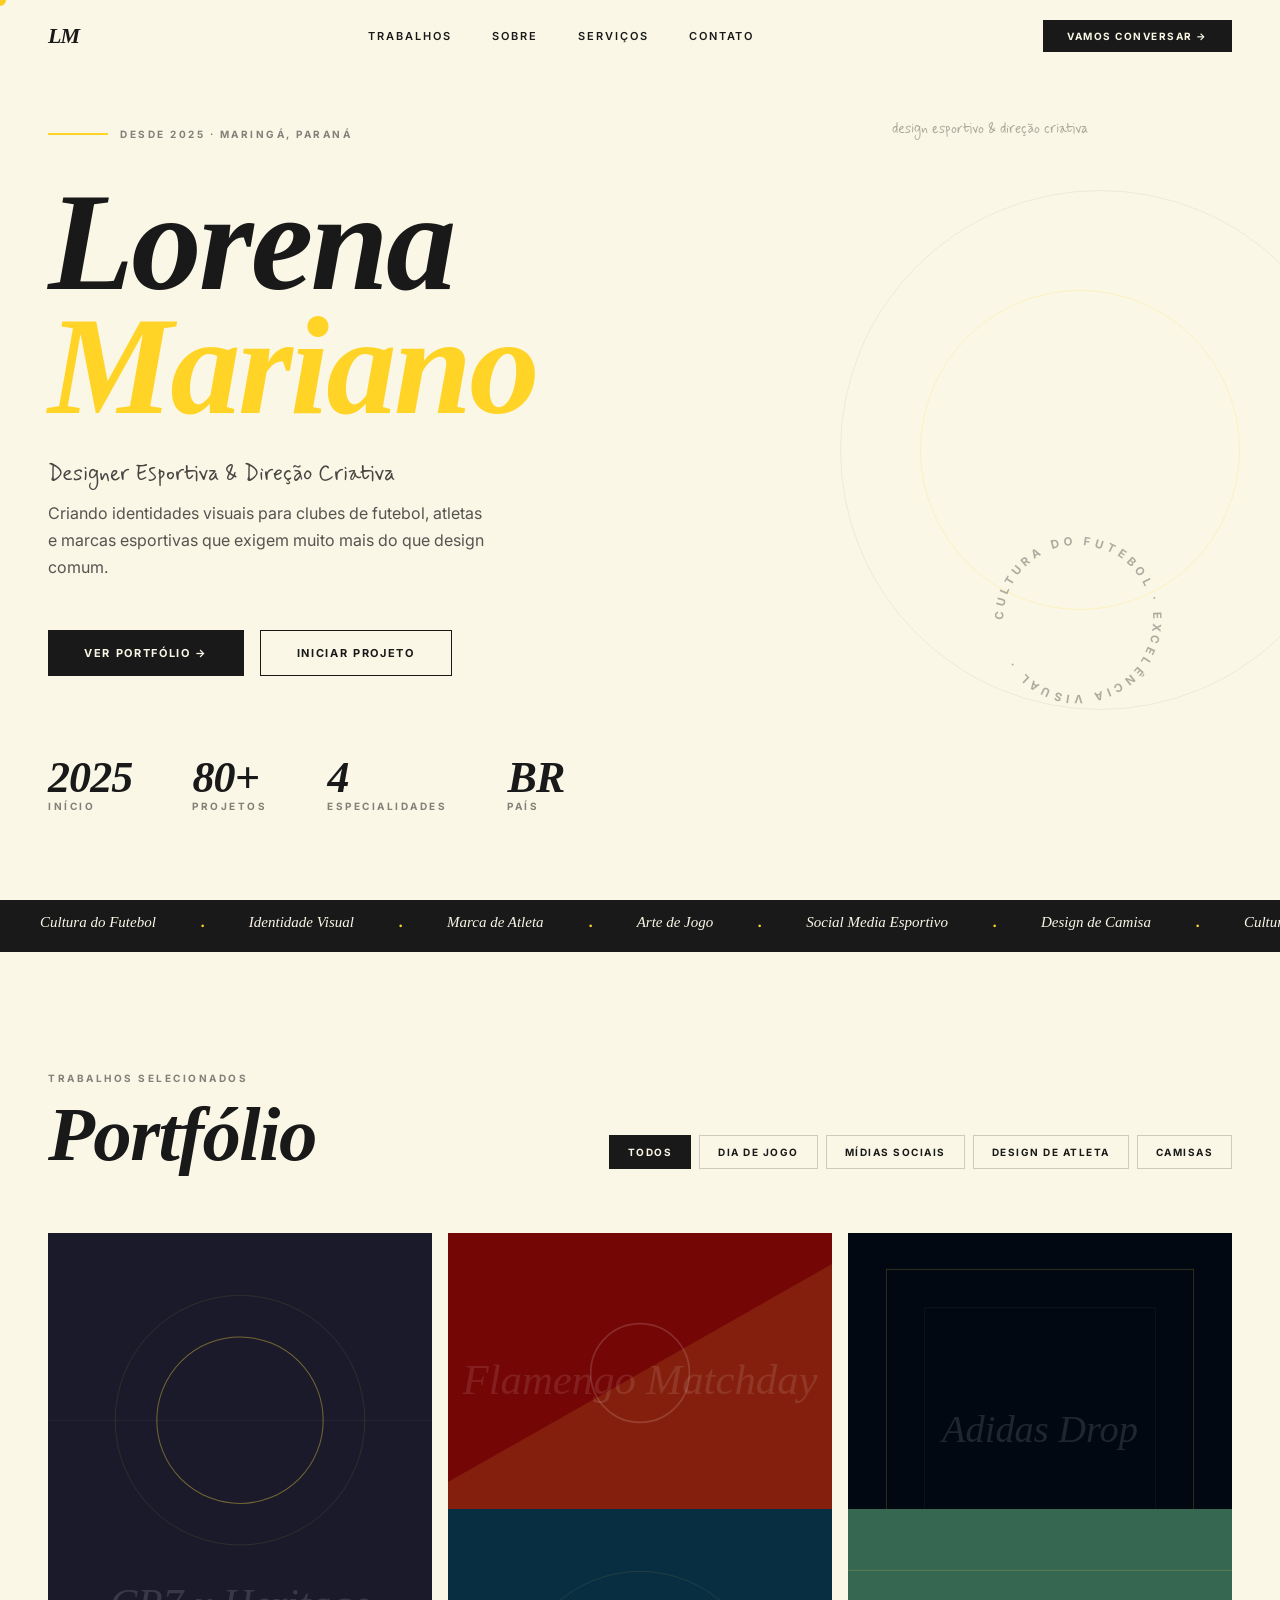
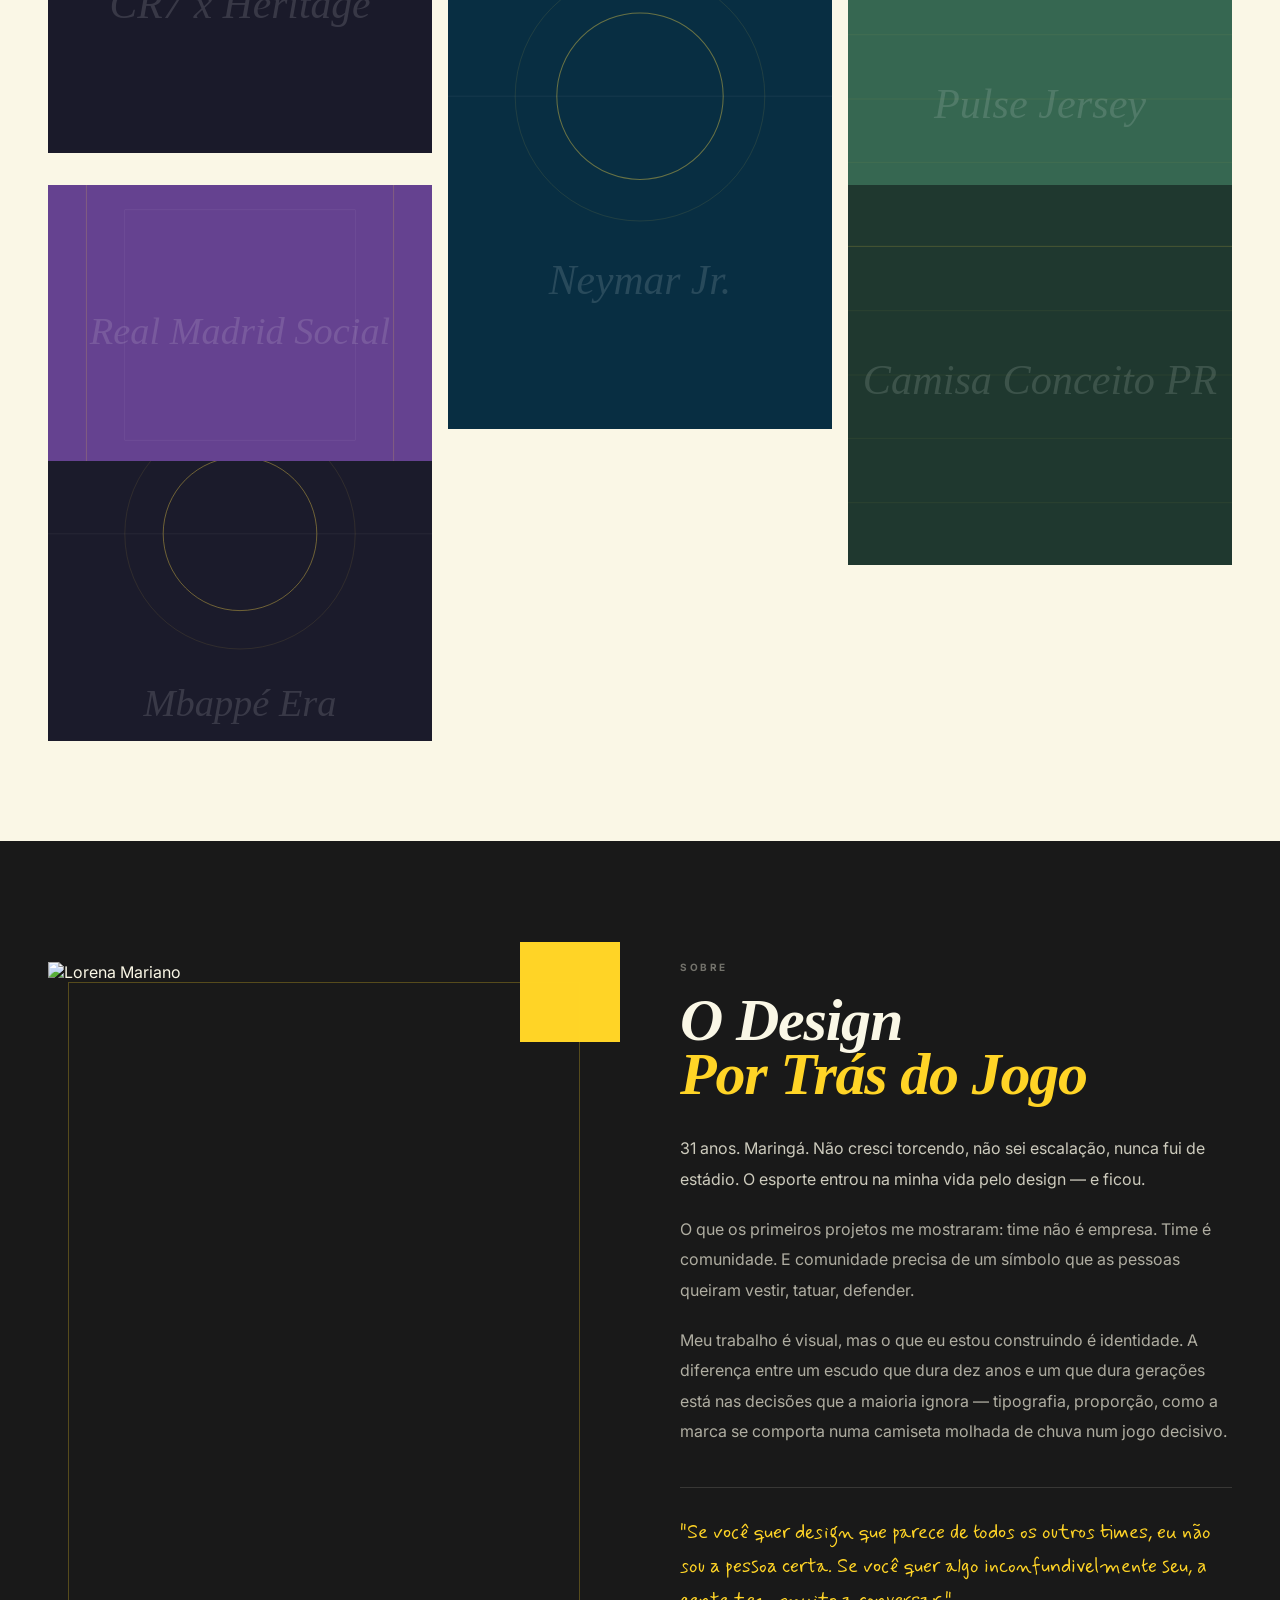
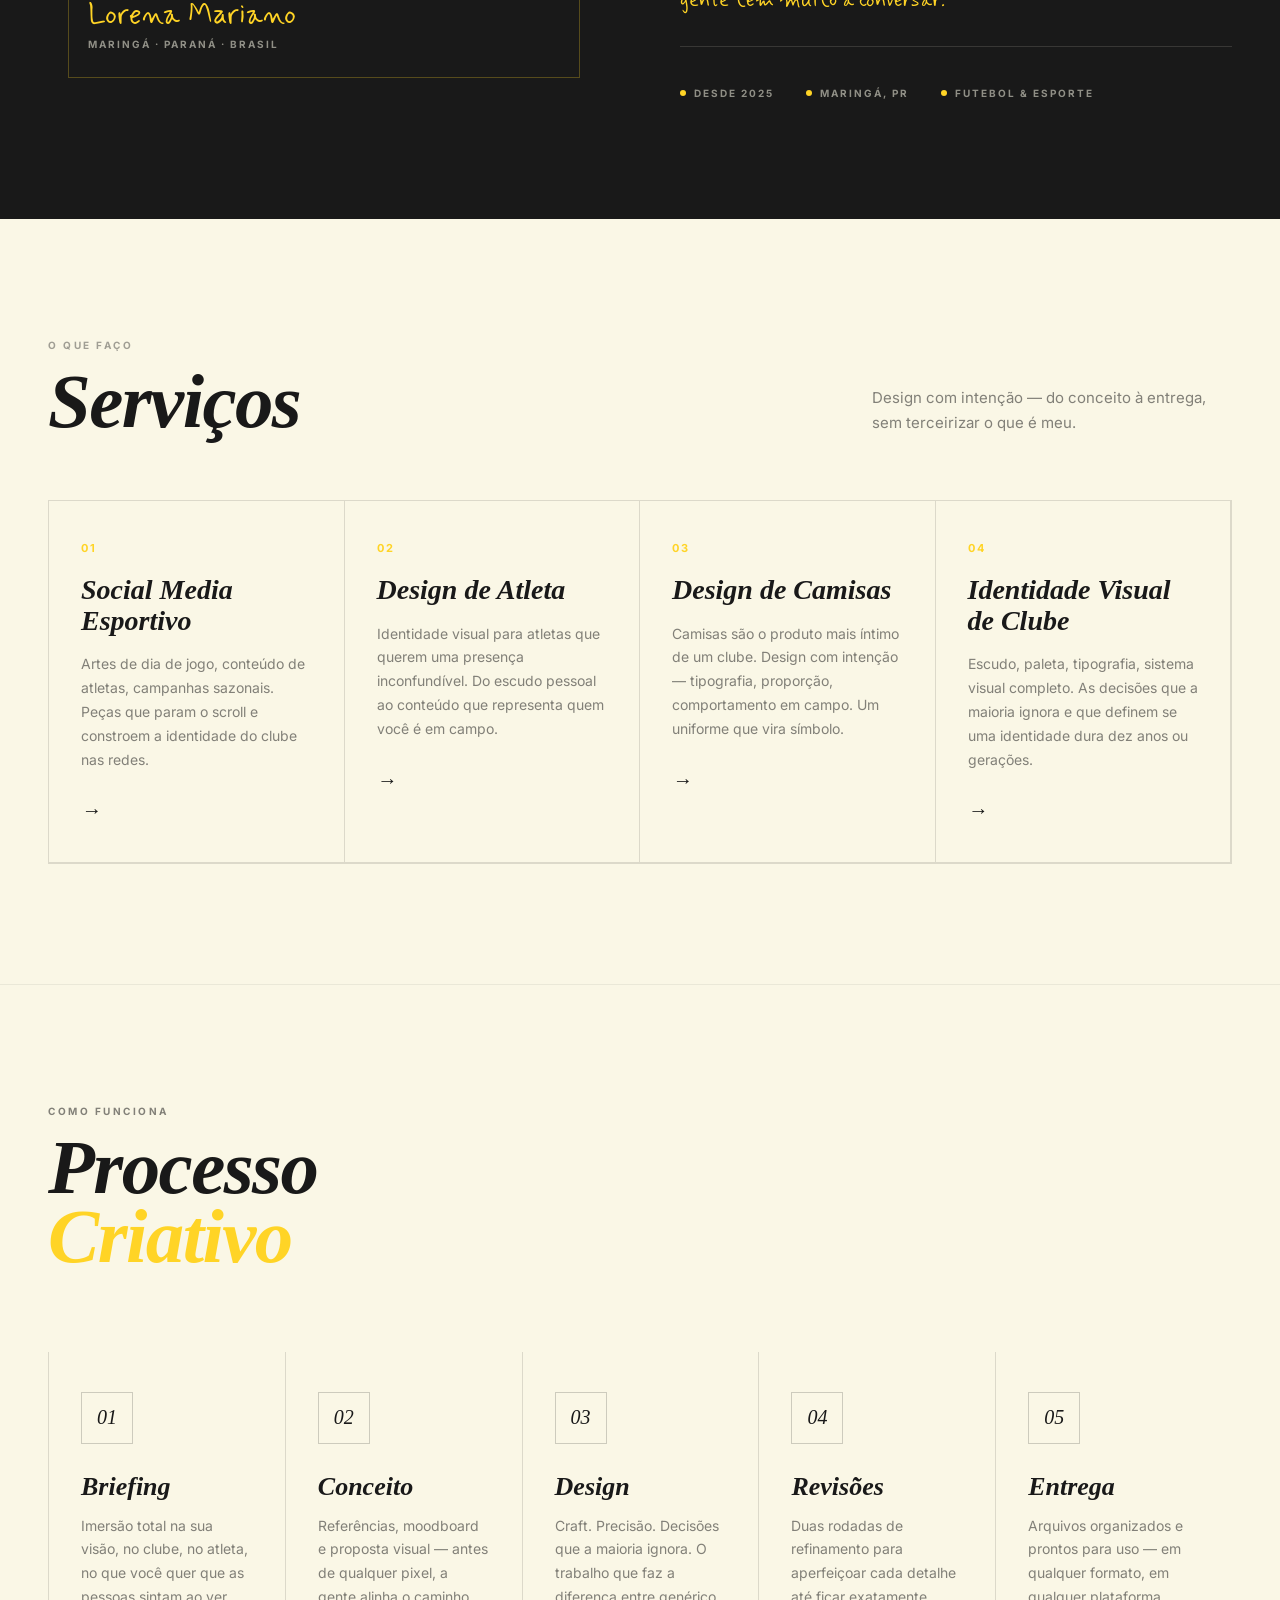
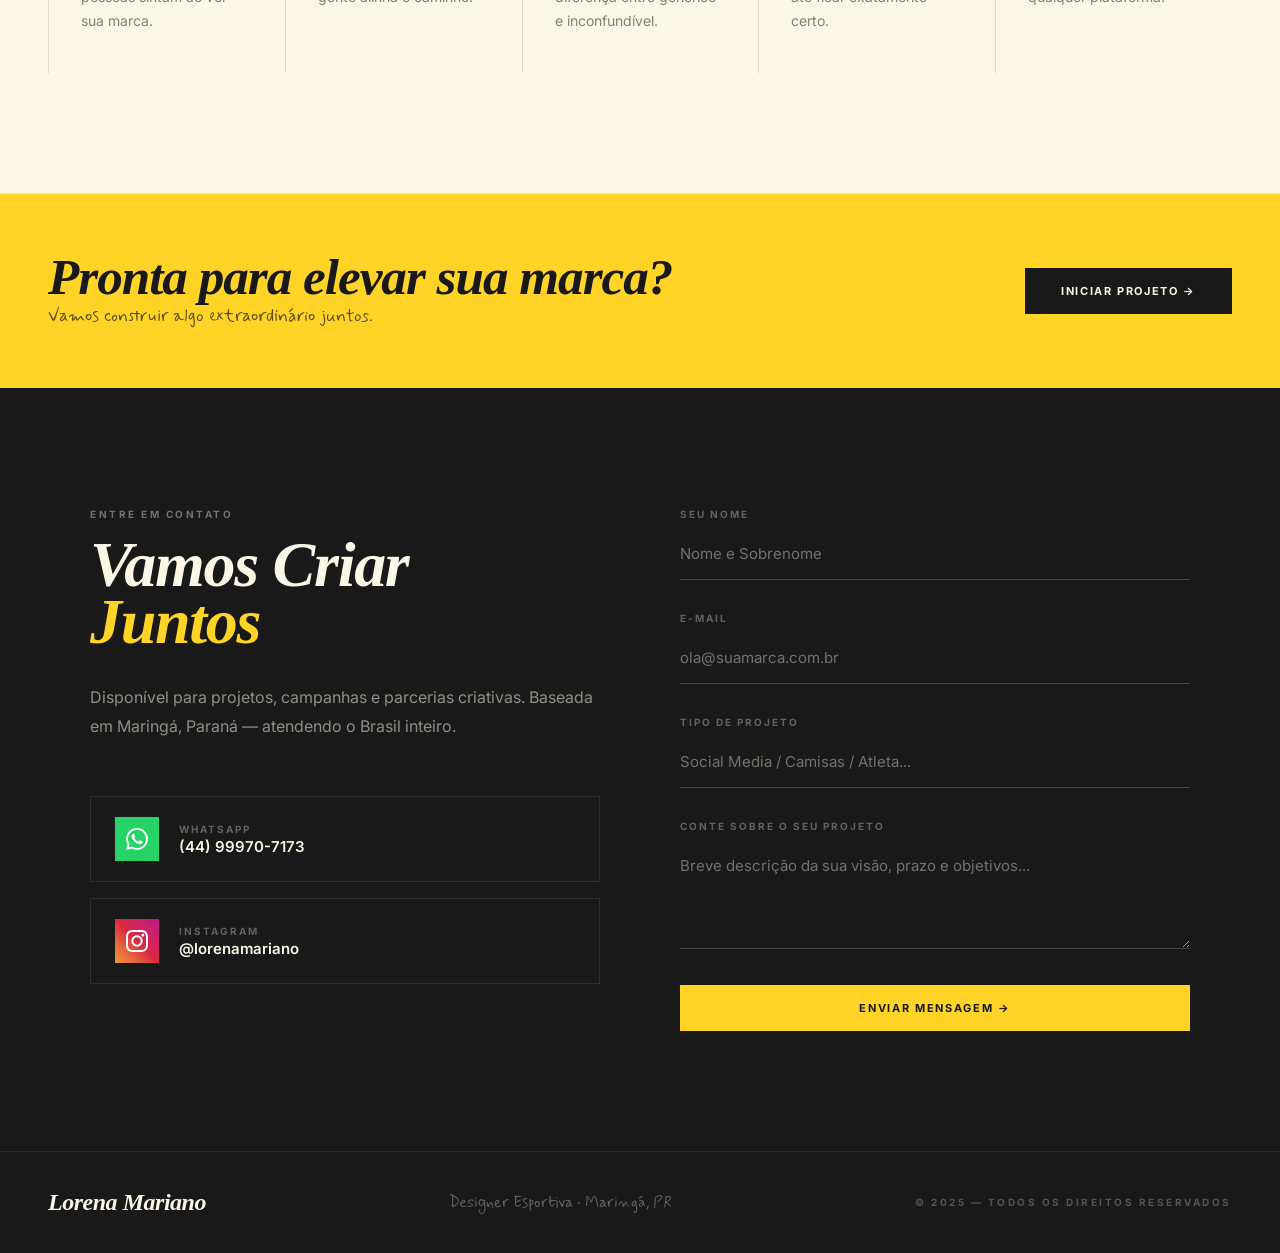
==== commit f1220dd6: "Add files via upload" ====
--- a/index.html
+++ b/index.html
@@ -3,1914 +3,962 @@
 <head>
   <meta charset="UTF-8" />
   <meta name="viewport" content="width=device-width, initial-scale=1.0" />
-  <title>Lorena Mariano — Design Esportivo</title>
-
-  <!-- Fonts -->
+  <title>Lorena Mariano — Designer Esportiva</title>
   <link rel="preconnect" href="https://fonts.googleapis.com" />
   <link rel="preconnect" href="https://fonts.gstatic.com" crossorigin />
-  <link rel="preload" href="https://fonts.googleapis.com/css2?family=Bebas+Neue&family=Inter:wght@700;800&display=swap" as="style" />
-  <link href="https://fonts.googleapis.com/css2?family=Bebas+Neue&family=Inter:wght@700;800&display=swap" rel="stylesheet" />
-
+  <link href="https://fonts.googleapis.com/css2?family=Inter:wght@300;400;500;600;700&family=Mynerve&display=swap" rel="stylesheet" />
   <style>
-    /* ============================================================
-       TOKENS
-    ============================================================ */
-        :root {
-      --black:        #0d0d0d;
-      --bg:           #1a1a1a;
-      --surface:      #222222;
-      --surface-2:    #2a2a2a;
-      --border-c:     #333333;
-      --white:        #f5f5f5;
-      --text:         #f0f0f0;
-      --text-muted:   #888888;
-      --yellow:       #eedd60;
-      --yellow-dim:   #d4c440;
-      --gray-btn:     #d0d0d0;
-      --gray-btn-dim: #b8b8b8;
-
-      --font-display: 'Bebas Neue', 'Arial Black', sans-serif;
-      --font-body:    'Inter', 'Helvetica Neue', Helvetica, Arial, sans-serif;
-      --font-casual:  'Courier New', monospace;
-
-      --space-xs:  8px;
-      --space-sm:  16px;
-      --space-md:  32px;
-      --space-lg:  64px;
-      --space-xl:  120px;
-
-      --border:      1px solid var(--border-c);
-      --border-acc:  2px solid var(--yellow);
-      --radius:      0px;
-      --max-w:       1140px;
-    }
-
-    /* ============================================================
-       RESET
-    ============================================================ */
-    *, *::before, *::after { box-sizing: border-box; margin: 0; padding: 0; }
+    :root {
+      --bg: #faf7e6;
+      --bg-dark: #191919;
+      --accent: #ffd426;
+      --text: #191919;
+    }
+
+    * { margin: 0; padding: 0; box-sizing: border-box; }
+
     html { scroll-behavior: smooth; }
-        body {
+
+    body {
       background: var(--bg);
       color: var(--text);
-      font-family: var(--font-body);
-      font-size: 16px;
-      line-height: 1.6;
-      -webkit-font-smoothing: antialiased;
+      font-family: 'Inter', sans-serif;
       overflow-x: hidden;
-    }
-    a { color: inherit; text-decoration: none; }
-    img { display: block; max-width: 100%; }
-
-    /* ============================================================
-       LAYOUT UTILS
-    ============================================================ */
-    .container {
-      max-width: var(--max-w);
-      margin: 0 auto;
-      padding: 0 var(--space-md);
-    }
-    .section { padding: var(--space-xl) 0; }
-    .section--tight { padding: var(--space-lg) 0; }
-
-    /* ============================================================
-       TYPOGRAPHY
-    ============================================================ */
-        .display {
-      font-family: var(--font-display);
-      font-style: normal;
-      font-weight: 400;
-      line-height: 0.93;
-      letter-spacing: -0.01em;
+      cursor: none;
+    }
+
+    ::-webkit-scrollbar { width: 3px; }
+    ::-webkit-scrollbar-track { background: var(--bg); }
+    ::-webkit-scrollbar-thumb { background: var(--accent); }
+
+    /* ── CURSOR ── */
+    #cursor {
+      width: 12px; height: 12px;
+      border-radius: 50%;
+      background: var(--accent);
+      position: fixed;
+      pointer-events: none;
+      z-index: 99999;
+      transform: translate(-50%, -50%);
+      mix-blend-mode: multiply;
+      transition: width 0.2s, height 0.2s;
+    }
+    #cursor-ring {
+      width: 36px; height: 36px;
+      border: 1.5px solid var(--text);
+      border-radius: 50%;
+      position: fixed;
+      pointer-events: none;
+      z-index: 99998;
+      transform: translate(-50%, -50%);
+    }
+
+    /* ── TYPOGRAPHY ── */
+    .headline {
+      font-family: 'Times New Roman', serif;
+      font-style: italic;
+      font-weight: 700;
+      line-height: 0.9;
+      letter-spacing: -0.02em;
+    }
+    .accent-font { font-family: 'Mynerve', cursive; }
+    .tag {
+      font-size: 10px;
+      font-weight: 700;
+      letter-spacing: 0.2em;
       text-transform: uppercase;
-    }
-        .label {
-      font-family: var(--font-casual);
+      font-family: 'Inter', sans-serif;
+    }
+    .section-label {
+      font-size: 10px;
+      font-weight: 700;
+      letter-spacing: 0.25em;
+      text-transform: uppercase;
+      color: #19191988;
+      font-family: 'Inter', sans-serif;
+    }
+
+    /* ── BUTTONS ── */
+    .btn-primary {
+      background: var(--text);
+      color: var(--bg);
+      font-family: 'Inter', sans-serif;
       font-size: 11px;
-      letter-spacing: 0.18em;
-      text-transform: uppercase;
-      color: var(--text-muted);
-    }
-
-    .body-text {
-      font-family: var(--font-body);
-      font-size: 16px;
-      line-height: 1.7;
-      color: var(--text-muted);
-    }
-
-    /* ============================================================
-       COMPONENTS
-    ============================================================ */
-
-    /* Button */
-        .btn {
-      display: inline-block;
-      font-family: var(--font-body);
-      font-size: 12px;
       font-weight: 700;
-      letter-spacing: 0.12em;
+      letter-spacing: 0.15em;
       text-transform: uppercase;
       padding: 16px 36px;
-      cursor: pointer;
-      position: relative;
-      overflow: hidden;
-      transition: color 0.25s ease;
       border: none;
-      z-index: 0;
-      touch-action: manipulation;
-    }
-    .btn::after {
-      content: '';
-      position: absolute;
-      inset: 0;
-      transform: scaleX(0);
-      transform-origin: left;
-      transition: transform 0.3s cubic-bezier(0.4, 0, 0.2, 1);
-      z-index: -1;
-    }
-    .btn:hover::after { transform: scaleX(1); }
-        .btn--primary {
-      background: var(--gray-btn);
-      color: var(--black);
-    }
-    .btn--primary::after { background: var(--gray-btn-dim); }
-    .btn--primary:hover { color: var(--black); }
-        .btn--outline {
+      cursor: none;
+      transition: background 0.25s, color 0.25s, transform 0.2s;
+      display: inline-block;
+      text-decoration: none;
+    }
+    .btn-primary:hover { background: var(--accent); color: var(--text); transform: translateY(-2px); }
+
+    .btn-outline {
       background: transparent;
-      color: var(--gray-btn);
-      border: 1px solid var(--gray-btn);
-    }
-    .btn--outline::after { background: var(--gray-btn); }
-    .btn--outline:hover { color: var(--black); }
-    .btn:active { transform: scale(0.97); transition: transform 0.1s ease; }
-
-    /* Tag / chip */
-    .tag {
+      color: var(--text);
+      font-family: 'Inter', sans-serif;
+      font-size: 11px;
+      font-weight: 700;
+      letter-spacing: 0.15em;
+      text-transform: uppercase;
+      padding: 15px 36px;
+      border: 1.5px solid var(--text);
+      cursor: none;
+      transition: background 0.25s, color 0.25s, transform 0.2s;
       display: inline-block;
-      font-family: var(--font-casual);
-      font-size: 10px;
-      letter-spacing: 0.12em;
-      text-transform: uppercase;
-      border: var(--border);
-      padding: 6px 14px;
-      color: var(--text-muted);
-    }
-
-    /* Divider */
-        .divider {
-      width: 40px;
-      height: 3px;
-      background: var(--yellow);
-      margin: var(--space-sm) 0;
-    }
-
-    /* ============================================================
-       NAV
-    ============================================================ */
-    .nav {
+      text-decoration: none;
+    }
+    .btn-outline:hover { background: var(--text); color: var(--bg); transform: translateY(-2px); }
+
+    /* ── ANIMATIONS ── */
+    @keyframes fadeUp {
+      from { opacity: 0; transform: translateY(40px); }
+      to   { opacity: 1; transform: translateY(0); }
+    }
+    @keyframes fadeIn {
+      from { opacity: 0; }
+      to   { opacity: 1; }
+    }
+    @keyframes ticker {
+      from { transform: translateX(0); }
+      to   { transform: translateX(-50%); }
+    }
+    @keyframes float {
+      0%, 100% { transform: translateY(0) rotate(-8deg); }
+      50%       { transform: translateY(-12px) rotate(-8deg); }
+    }
+    @keyframes spin-slow {
+      from { transform: rotate(0deg); }
+      to   { transform: rotate(360deg); }
+    }
+    @keyframes slideRight {
+      from { transform: scaleX(0); }
+      to   { transform: scaleX(1); }
+    }
+
+    .fade-in-up {
+      opacity: 0;
+      transform: translateY(36px);
+      transition: opacity 0.75s ease, transform 0.75s ease;
+    }
+    .fade-in-up.visible {
+      opacity: 1;
+      transform: translateY(0);
+    }
+
+    /* ── NAV ── */
+    nav {
       position: fixed;
       top: 0; left: 0; right: 0;
       z-index: 100;
-      border-bottom: var(--border);
-      background: rgba(26,26,26,0.95);
-      backdrop-filter: blur(8px);
-    }
-    .nav__inner {
+      padding: 0 48px;
+      height: 72px;
       display: flex;
       align-items: center;
       justify-content: space-between;
-      height: 64px;
-      padding: 0 var(--space-md);
-      max-width: var(--max-w);
-      margin: 0 auto;
-    }
-        .nav__logo {
-      font-family: var(--font-display);
-      font-size: 18px;
-      letter-spacing: 0em;
+      transition: background 0.3s, backdrop-filter 0.3s;
+    }
+    nav.scrolled {
+      background: #faf7e6ee;
+      backdrop-filter: blur(12px);
+      border-bottom: 1px solid #19191911;
+    }
+    .nav-logo { font-family: 'Times New Roman', serif; font-style: italic; font-weight: 700; font-size: 22px; letter-spacing: -1px; cursor: none; }
+    .nav-links { display: flex; gap: 40px; align-items: center; }
+    .nav-link {
+      font-family: 'Inter', sans-serif;
+      font-size: 11px;
+      font-weight: 600;
+      letter-spacing: 0.18em;
       text-transform: uppercase;
-      color: var(--white);
-    }
-    .nav__logo span { color: var(--yellow); }
-        .nav__cta {
-      font-family: var(--font-casual);
-      font-size: 11px;
-      letter-spacing: 0.14em;
-      text-transform: uppercase;
-      color: var(--yellow);
-      border: 1px solid var(--yellow);
-      padding: 10px 24px;
-      transition: background 0.2s, color 0.2s;
-    }
-    .nav__cta:hover { background: var(--yellow); color: var(--black); }
-    .nav__progress {
-      position: absolute;
-      bottom: -1px; left: 0;
-      height: 2px;
-      background: var(--yellow);
-      width: 0%;
-      transition: width 0.1s linear;
-    }
-
-    /* ============================================================
-       HERO
-    ============================================================ */
-    .hero {
-      min-height: 100svh;
+      color: var(--text);
+      text-decoration: none;
+      transition: color 0.2s;
+      cursor: none;
+    }
+    .nav-link:hover { color: var(--accent); }
+
+    /* ── HERO ── */
+    #home {
+      min-height: 100vh;
       display: flex;
       flex-direction: column;
-      justify-content: flex-end;
-      padding-top: 64px;
-      border-bottom: var(--border);
+      justify-content: center;
+      padding: 120px 48px 80px;
       position: relative;
       overflow: hidden;
     }
-
-    /* Grid de pontos — fundo branco */
-    .hero::before {
-      content: '';
-      position: absolute;
-      inset: 0;
-      background-image: radial-gradient(circle, rgba(238,221,96,0.15) 1px, transparent 1px);
-      background-size: 28px 28px;
+    .hero-circle-1 {
+      position: absolute; right: -80px; top: 50%; transform: translateY(-50%);
+      width: 520px; height: 520px; border-radius: 50%;
+      border: 1px solid #1919190f; pointer-events: none;
+    }
+    .hero-circle-2 {
+      position: absolute; right: 40px; top: 50%; transform: translateY(-50%);
+      width: 320px; height: 320px; border-radius: 50%;
+      border: 1px solid #ffd42633; pointer-events: none;
+    }
+    .hero-float-text {
+      position: absolute; top: 120px; right: 15%;
+      font-family: 'Mynerve', cursive; font-size: 14px;
+      color: var(--text); opacity: 0.35;
+      animation: float 5s ease-in-out infinite;
       pointer-events: none;
-      z-index: 0;
-    }
-
-    .hero__inner {
-      position: relative;
-      z-index: 1;
-      padding: var(--space-xl) var(--space-md) var(--space-lg);
-      max-width: var(--max-w);
-      margin: 0 auto;
-      width: 100%;
+    }
+    .hero-spin {
+      position: absolute; bottom: 20%; right: 8%;
+      width: 200px; height: 200px;
+      animation: spin-slow 20s linear infinite;
+      pointer-events: none;
+    }
+    .hero-title { font-size: clamp(64px, 11vw, 160px); color: var(--text); line-height: 0.88; }
+    .hero-title span { color: var(--accent); }
+    .hero-divider {
+      width: 60px; height: 2px;
+      background: var(--accent);
+      display: inline-block;
+      transform-origin: left;
+      animation: slideRight 0.8s 0.3s ease both;
+    }
+    .hero-stats { display: flex; gap: 60px; margin-top: 80px; flex-wrap: wrap; }
+    .stat-num { font-family: 'Times New Roman', serif; font-style: italic; font-weight: 700; font-size: 44px; line-height: 1; }
+
+    /* ── TICKER ── */
+    .ticker-wrap {
+      overflow: hidden;
+      padding: 14px 0;
+      background: var(--text);
+    }
+    .ticker-inner {
       display: flex;
-      flex-direction: column;
-      align-items: center;
-    }
-
-    .hero__eyebrow {
-      margin-bottom: var(--space-md);
-    }
-
-    .hero__headline {
-      font-size: clamp(60px, 9vw, 130px);
-      max-width: 960px;
-      margin: 0 auto var(--space-md);
-      text-align: center;
-      line-height: 0.9;
-    }
-    .hero__headline em {
-      color: var(--yellow);
-      font-style: normal;
-    }
-
-    .hero__sub {
-      max-width: 560px;
-      font-size: 17px;
-      color: var(--text-muted);
-      margin: 0 auto var(--space-lg);
-      line-height: 1.65;
-      text-align: center;
-    }
-
-    .hero__bottom {
-      display: flex;
-      align-items: center;
-      justify-content: center;
-      gap: var(--space-md);
-      padding: var(--space-md) 0;
-      border-top: var(--border);
-      margin-top: var(--space-md);
-      position: relative;
-      width: 100%;
-    }
-    .hero__bottom::before {
-      content: "";
-      position: absolute;
-      top: -1px; left: 0;
-      width: 60px; height: 2px;
-      background: var(--yellow);
-    }
-    .hero__stat {
-      display: flex;
-      flex-direction: column;
-      gap: 4px;
-    }
-    .hero__stat-num {
-      font-family: var(--font-display);
-      font-style: normal;
-      font-size: 40px;
-      color: var(--yellow);
-      line-height: 1;
-      letter-spacing: 0.02em;
-    }
-    .hero__stat-label {
-      font-family: var(--font-casual);
-      font-size: 10px;
-      letter-spacing: 0.14em;
-      text-transform: uppercase;
-      color: var(--text-muted);
-    }
-    .hero__stat-sep {
-      width: 1px;
-      height: 48px;
-      background: var(--graphite-mid);
-    }
-
-    /* ============================================================
-       PROBLEMA
-    ============================================================ */
-    .problema {
-      background: var(--surface-2);
-      border-bottom: var(--border);
-    }
-    .problema__grid {
+      width: max-content;
+      animation: ticker 24s linear infinite;
+      white-space: nowrap;
+    }
+    .ticker-item {
+      font-family: 'Times New Roman', serif;
+      font-style: italic;
+      font-size: 15px;
+      color: var(--bg);
+      padding: 0 40px;
+    }
+    .ticker-dot { color: var(--accent); font-size: 20px; padding: 0 4px; }
+
+    /* ── PORTFOLIO ── */
+    #work { padding: 120px 48px; background: var(--bg); }
+    .filter-bar { display: flex; gap: 8px; flex-wrap: wrap; }
+    .filter-btn {
+      padding: 10px 18px;
+      font-size: 10px; font-weight: 700;
+      letter-spacing: 0.15em; text-transform: uppercase;
+      font-family: 'Inter', sans-serif;
+      border: 1px solid #19191933;
+      background: transparent;
+      color: var(--text);
+      cursor: none;
+      transition: all 0.2s;
+    }
+    .filter-btn.active {
+      background: var(--text);
+      color: var(--bg);
+      border-color: var(--text);
+    }
+    .portfolio-grid {
       display: grid;
-      grid-template-columns: 1fr 1fr;
-      gap: var(--space-lg);
-      align-items: center;
-    }
-    .problema__left h2 {
-      font-size: clamp(36px, 5vw, 64px);
-      margin: var(--space-sm) 0 var(--space-md);
-      line-height: 0.95;
-    }
-    .problema__left h2 em { color: var(--yellow); }
-    .problema__right p {
-      font-size: 17px;
-      line-height: 1.75;
-      color: var(--text-muted);
-    }
-    .problema__right p + p { margin-top: var(--space-sm); }
-
-    /* ============================================================
-       SOLUÇÃO
-    ============================================================ */
-    .solucao__inner {
-      display: grid;
-      grid-template-columns: 1fr 2fr;
-      gap: var(--space-lg);
-      align-items: start;
-    }
-    .solucao__sticky {
-      position: sticky;
-      top: 80px;
-    }
-    .solucao__title {
-      font-size: clamp(36px, 4.5vw, 60px);
-      margin: var(--space-sm) 0 var(--space-md);
-      line-height: 1.08;
-    }
-    .solucao__title em { color: var(--yellow); }
-    .solucao__text {
-      font-size: 17px;
-      color: var(--text-muted);
-      line-height: 1.75;
-      margin-bottom: var(--space-md);
-    }
-
-    /* ============================================================
-       SERVIÇOS — 3 OPÇÕES
-    ============================================================ */
-    .servicos { border-top: var(--border); border-bottom: var(--border); }
-    .servicos__header {
-      display: flex;
-      align-items: baseline;
-      justify-content: space-between;
-      padding-bottom: var(--space-md);
-      border-bottom: var(--border);
-      margin-bottom: 0;
-    }
-    .servicos__header h2 { font-size: clamp(28px, 3.5vw, 44px); }
-
-    /* Três colunas de opção */
-    .servicos__opcoes {
-      display: grid;
-      grid-template-columns: repeat(3, 1fr);
-      border-left: var(--border);
-    }
-    .opcao {
-      border-right: var(--border);
-      border-bottom: var(--border);
-      display: flex;
-      flex-direction: column;
-      transition: background 0.2s;
+      grid-template-columns: repeat(auto-fill, minmax(300px, 1fr));
+      gap: 16px;
+      grid-auto-rows: 260px;
+      margin-top: 48px;
+    }
+    .project-card {
       position: relative;
       overflow: hidden;
-    }
-    .opcao::before {
-      content: '';
-      position: absolute;
-      top: 0; left: 0; right: 0;
-      height: 3px;
-      background: var(--yellow);
-      transform: scaleX(0);
-      transform-origin: left;
-      transition: transform 0.35s cubic-bezier(0.4,0,0.2,1);
-    }
-    .opcao:hover::before { transform: scaleX(1); }
-    .opcao:hover { background: rgba(238,221,96,0.03); }
-    .opcao:hover .opcao__num { color: var(--yellow); }
-    .opcao__header {
-      padding: var(--space-md);
-      border-bottom: var(--border);
-    }
-    .opcao__num {
-      font-family: var(--font-display);
-      font-style: normal;
-      font-size: 56px;
-      color: #ccc;
-      line-height: 1;
-      margin-bottom: var(--space-xs);
-      transition: color 0.25s ease;
-      letter-spacing: 0.02em;
-    }
-    .opcao__tag {
-      font-family: var(--font-casual);
-      font-size: 9px;
-      letter-spacing: 0.16em;
-      text-transform: uppercase;
-      color: var(--yellow);
-      margin-bottom: var(--space-xs);
-      display: block;
-    }
-    .opcao__titulo {
-      font-family: var(--font-display);
-      font-style: italic;
-      font-size: 22px;
-      color: var(--text);
-      line-height: 1.15;
-    }
-    .opcao__desc {
-      font-size: 13px;
-      color: var(--text-muted);
-      margin-top: 6px;
-      line-height: 1.5;
-    }
-    .opcao--id { border-left: 3px solid var(--yellow); }
-    .opcao--id .opcao__num { color: var(--yellow); }
-    .opcao--id .opcao__titulo { color: var(--yellow); }
-    .opcao__itens {
-      padding: var(--space-md);
-      flex: 1;
-      display: flex;
-      flex-direction: column;
-      gap: var(--space-sm);
-    }
-    .item-preco {
-      display: flex;
-      align-items: flex-start;
-      justify-content: space-between;
-      gap: var(--space-sm);
-      padding-bottom: var(--space-sm);
-      border-bottom: var(--border);
-    }
-    .item-preco:last-child { border-bottom: none; padding-bottom: 0; }
-    .item-preco__nome {
-      font-size: 14px;
-      color: var(--text);
-      line-height: 1.4;
-    }
-    .item-preco__valor {
-      font-family: var(--font-display);
-      font-style: italic;
-      font-size: 18px;
-      color: var(--yellow);
-      white-space: nowrap;
-      flex-shrink: 0;
-    }
-
-    /* ============================================================
-       BRIEFING / FORMULÁRIO
-    ============================================================ */
-    .briefing {
-      border-bottom: var(--border);
-      background: var(--bg);
-      position: relative;
-      overflow: hidden;
-    }
-    /* Grid de pontos dourados */
-    .briefing::before {
-      content: '';
-      position: absolute;
-      inset: 0;
-      background-image: radial-gradient(circle, rgba(238,221,96,0.12) 1px, transparent 1px);
-      background-size: 28px 28px;
-      pointer-events: none;
-      z-index: 0;
-    }
-    /* Ruído forte por cima do grid */
-    .briefing::after {
-      content: '';
-      position: absolute;
-      inset: 0;
-      pointer-events: none;
-      z-index: 1;
-      opacity: 0.09;
-      background-image: url("data:image/svg+xml,%3Csvg viewBox='0 0 256 256' xmlns='http://www.w3.org/2000/svg'%3E%3Cfilter id='n'%3E%3CfeTurbulence type='fractalNoise' baseFrequency='0.85' numOctaves='4' stitchTiles='stitch'/%3E%3C/filter%3E%3Crect width='100%25' height='100%25' filter='url(%23n)'/%3E%3C/svg%3E");
-      background-size: 180px 180px;
-    }
-    .briefing .container { position: relative; z-index: 2; }
-    .briefing__inner { max-width: 760px; margin: 0 auto; }
-    .briefing__header { margin-bottom: var(--space-lg); }
-    .briefing__header h2 {
-      font-size: clamp(32px, 4vw, 52px);
-      line-height: 1.08;
-      margin: var(--space-sm) 0 var(--space-sm);
-    }
-    .briefing__header h2 em { color: var(--yellow); }
-    .briefing__header p { font-size: 16px; color: var(--text-muted); line-height: 1.65; }
-
-    .form-step { display: none; }
-    .form-step.active { display: block; }
-
-    .form-progress {
-      display: flex;
-      gap: 6px;
-      margin-bottom: var(--space-lg);
-    }
-    .form-progress__dot {
-      width: 28px; height: 3px;
-      background: var(--graphite-mid);
-      transition: background 0.3s;
-    }
-    .form-progress__dot.done { background: var(--yellow); }
-
-    .form-question {
-      font-family: var(--font-casual);
-      font-size: 11px;
-      letter-spacing: 0.16em;
-      text-transform: uppercase;
-      color: var(--yellow);
-      margin-bottom: var(--space-sm);
-      display: block;
-    }
-    .form-title {
-      font-family: var(--font-display);
-      font-style: italic;
-      font-size: clamp(22px, 3vw, 32px);
-      color: var(--text);
-      margin-bottom: var(--space-md);
-      line-height: 1.15;
-    }
-
-    .form-options {
-      display: grid;
-      grid-template-columns: repeat(auto-fill, minmax(200px, 1fr));
-      gap: var(--space-xs);
-      margin-bottom: var(--space-md);
-    }
-    .form-option {
-      border: var(--border);
-      touch-action: manipulation;
-      padding: 14px var(--space-sm);
-      cursor: pointer;
-      transition: border-color 0.2s, background 0.2s;
-      display: flex;
-      align-items: center;
-      gap: 10px;
-    }
-    .form-option:hover { border-color: var(--text-muted); background: rgba(255,255,255,0.04); transform: translateX(3px); }
-    .form-option { transition: border-color 0.2s, background 0.2s, transform 0.2s; }
-    .form-option.selected { border-color: var(--yellow); background: rgba(238,221,96,0.07); }
-    .form-option input { display: none; }
-    .form-option__check {
-      width: 16px; height: 16px;
-      border: 1px solid #444;
-      flex-shrink: 0;
-      display: flex; align-items: center; justify-content: center;
-      transition: border-color 0.2s, background 0.2s;
-    }
-    .form-option.selected .form-option__check {
-      border-color: var(--yellow);
-      background: var(--yellow);
-    }
-    .form-option__check::after {
-      content: '';
-      width: 8px; height: 8px;
-      background: var(--bg);
-      clip-path: polygon(14% 44%, 0 65%, 50% 100%, 100% 16%, 80% 0%, 43% 62%);
-      display: none;
-    }
-    .form-option.selected .form-option__check::after { display: block; }
-    .form-option__label {
-      font-size: 14px;
-      color: var(--text);
-      line-height: 1.35;
-    }
-    .form-option__price {
-      font-family: var(--font-casual);
-      font-size: 11px;
-      color: var(--yellow);
-      margin-top: 2px;
-    }
-
-    .form-input-wrap { margin-bottom: var(--space-md); }
-    .form-input-wrap label {
-      font-family: var(--font-casual);
-      font-size: 11px;
-      letter-spacing: 0.12em;
-      text-transform: uppercase;
-      color: var(--text-muted);
-      display: block;
-      margin-bottom: 8px;
-    }
-    .form-input-wrap input,
-    .form-input-wrap textarea {
-      width: 100%;
-      background: var(--surface-2);
-      border: var(--border);
-      color: var(--text);
-      font-family: var(--font-body);
-      font-size: 16px;
-      min-height: 48px;
-      padding: 14px var(--space-sm);
-      outline: none;
-      resize: vertical;
-      transition: border-color 0.2s;
-      touch-action: manipulation;
-      -webkit-appearance: none;
-    }
-    .form-input-wrap input:focus,
-    .form-input-wrap textarea:focus { border-color: var(--text-muted); }
-
-    .form-nav {
-      display: flex;
-      align-items: center;
-      justify-content: space-between;
-      gap: var(--space-sm);
-      margin-top: var(--space-md);
-    }
-    .form-back {
-      font-family: var(--font-casual);
-      font-size: 11px;
-      letter-spacing: 0.12em;
-      text-transform: uppercase;
-      color: var(--text-muted);
-      background: none;
-      border: none;
-      cursor: pointer;
-      padding: 0;
-      transition: color 0.2s;
-    }
-    .form-back:hover { color: var(--text); }
-
-    /* Resumo de valor */
-    .resumo-valor {
-      background: var(--surface-2);
-      border: 2px solid var(--yellow);
-      padding: var(--space-md);
-      margin-bottom: var(--space-md);
-    }
-    .resumo-valor__label {
-      font-family: var(--font-casual);
-      font-size: 10px;
-      letter-spacing: 0.16em;
-      text-transform: uppercase;
-      color: var(--text-muted);
-      margin-bottom: var(--space-xs);
-    }
-.resumo-valor__num { display: none; }
-    .resumo-valor__itens {
-      margin-top: var(--space-sm);
-      font-size: 13px;
-      color: var(--text-muted);
-      line-height: 1.7;
-    }
-
-    /* ============================================================
-       SOBRE MIM
-    ============================================================ */
-    .sobre { background: var(--surface); border-bottom: var(--border); }
-    .sobre__inner {
-      display: grid;
-      grid-template-columns: 1fr 1fr;
-      gap: var(--space-lg);
-      align-items: center;
-    }
-    .sobre__img-wrap {
-      aspect-ratio: 4/5;
-      background: var(--graphite-mid);
-      border: var(--border);
-      display: flex;
-      align-items: center;
-      justify-content: center;
-      overflow: hidden;
-      position: relative;
-    }
-    /* Borda brutalista deslocada */
-    .sobre__img-wrap::before {
-      content: '';
-      position: absolute;
-      inset: 0;
-      border: 3px solid var(--yellow);
-      transform: translate(10px, 10px);
-      z-index: 2;
-      pointer-events: none;
-    }
-    /* Tag brutalista no canto */
-    .sobre__img-wrap::after {
-      content: 'LORENA MARIANO';
-      position: absolute;
-      bottom: 0;
-      left: 0;
-      font-family: 'Courier New', monospace;
-      font-size: 9px;
-      letter-spacing: 0.18em;
-      text-transform: uppercase;
-      color: var(--black);
-      background: var(--yellow);
-      padding: 5px 10px;
-      z-index: 3;
-    }
-    .sobre__img-wrap img {
-      position: absolute;
-      inset: 0;
-      width: 100%;
-      height: 100%;
-      object-fit: cover;
-      object-position: center top;
-      filter: grayscale(20%) contrast(1.08);
-      mix-blend-mode: normal;
-    }
-    .sobre__content h2 {
-      font-size: clamp(32px, 4vw, 52px);
-      margin: var(--space-sm) 0 var(--space-md);
-      line-height: 1.1;
-    }
-    .sobre__content h2 em { color: var(--yellow); }
-    .sobre__content p {
-      font-size: 16px;
-      color: var(--text-muted);
-      line-height: 1.75;
-      margin-bottom: var(--space-sm);
-    }
-    .sobre__tags {
-      display: flex;
-      flex-wrap: wrap;
-      gap: var(--space-xs);
-      margin-top: var(--space-md);
-    }
-
-    /* ============================================================
-       PARA QUEM É
-    ============================================================ */
-    .paraquem { border-bottom: var(--border); }
-    .paraquem__header {
-      padding-bottom: var(--space-md);
-      border-bottom: var(--border);
-      margin-bottom: 0;
-    }
-    .paraquem__header h2 {
-      font-size: clamp(28px, 3.5vw, 44px);
-    }
-    .paraquem__list {
-      display: grid;
-      grid-template-columns: repeat(3, 1fr);
-      border-left: var(--border);
-    }
-    .paraquem-item {
-      border-right: var(--border);
-      border-bottom: var(--border);
-      padding: var(--space-md) var(--space-md) var(--space-lg);
-      transition: background 0.2s;
-    }
-    .paraquem-item:hover { background: rgba(238,221,96,0.05); }
-    .paraquem-item:hover .paraquem-item__icon { border-color: var(--yellow); background: rgba(238,221,96,0.1); }
-    .paraquem-item:hover .paraquem-item__icon svg { stroke: var(--yellow); }
-    .paraquem-item__icon {
-      width: 40px;
-      height: 40px;
-      border: var(--border-gold);
-      display: flex;
-      align-items: center;
-      justify-content: center;
-      margin-bottom: var(--space-md);
-      transition: background 0.2s, border-color 0.2s;
-    }
-    .paraquem-item__icon svg {
-      width: 18px;
-      height: 18px;
-      stroke: var(--yellow);
-      fill: none;
-      stroke-width: 1.5;
-    }
-    .paraquem-item__icon { border-color: var(--yellow); }
-    .paraquem-item h3 {
-      font-family: var(--font-display);
-      font-style: italic;
-      font-size: 22px;
-      margin-bottom: var(--space-xs);
-    }
-    .paraquem-item p {
-      font-size: 14px;
-      color: var(--text-muted);
-      line-height: 1.65;
-    }
-
-    /* ============================================================
-       DIFERENCIAL
-    ============================================================ */
-    .diferencial { background: var(--surface); border-bottom: var(--border); }
-    .diferencial__inner {
-      display: grid;
-      grid-template-columns: 1fr 2fr;
-      gap: var(--space-lg);
-      align-items: start;
-    }
-    .diferencial__left h2 {
-      font-size: clamp(32px, 4vw, 52px);
-      line-height: 1.08;
-      margin: var(--space-sm) 0;
-    }
-    .diferencial__left h2 em { color: var(--yellow); }
-    .diferencial__right p {
-      font-size: 18px;
-      line-height: 1.8;
-      color: var(--text-muted);
-    }
-    .diferencial__right p strong {
-      color: var(--text);
-      font-weight: 500;
-    }
-
-    /* ============================================================
-       CTA FINAL
-    ============================================================ */
-    .cta-final {
-      border-bottom: var(--border);
-      text-align: center;
-      background: var(--surface);
-    }
-    .cta-final__inner {
-      max-width: 720px;
-      margin: 0 auto;
-      padding: var(--space-xl) var(--space-md);
-    }
-    .cta-final__headline {
-      font-size: clamp(40px, 6vw, 80px);
-      line-height: 1.05;
-      margin: var(--space-sm) 0 var(--space-md);
-    }
-    .cta-final__headline em { color: var(--yellow); }
-    .cta-final__sub {
-      font-size: 17px;
-      color: var(--text-muted);
-      margin-bottom: var(--space-lg);
-      line-height: 1.65;
-    }
-    .cta-final__note {
-      margin-top: var(--space-md);
-      font-family: var(--font-casual);
-      font-size: 11px;
-      letter-spacing: 0.12em;
-      text-transform: uppercase;
-      color: #444;
-    }
-
-    /* ============================================================
-       FOOTER
-    ============================================================ */
-    .footer {
-      padding: var(--space-md);
-      position: relative;
-    }
-    .footer::before {
-      content: "✱ LORENA MARIANO ✱ DESIGN ESPORTIVO ✱ MARINGÁ ✱ LORENA MARIANO ✱ DESIGN ESPORTIVO ✱ MARINGÁ ✱";
-      display: block;
-      font-family: var(--font-casual);
-      font-size: 10px;
-      letter-spacing: 0.2em;
-      color: var(--text-muted);
-      border-top: var(--border);
-      border-bottom: var(--border);
-      padding: 10px 0;
-      margin-bottom: var(--space-md);
-      white-space: nowrap;
-      overflow: hidden;
-    }
-    .footer__inner {
-      max-width: var(--max-w);
-      margin: 0 auto;
-      display: flex;
-      align-items: center;
-      justify-content: space-between;
-      gap: var(--space-md);
-    }
-    .footer__logo {
-      font-family: var(--font-display);
-      font-style: normal;
-      font-size: 22px;
-      letter-spacing: 0em;
-      text-transform: uppercase;
-    }
-    .footer__logo span { color: var(--yellow); }
-    .footer__copy {
-      font-family: var(--font-casual);
-      font-size: 11px;
-      letter-spacing: 0.1em;
-      text-transform: uppercase;
-      color: var(--text-muted);
-    }
-    .footer__links {
-      display: flex;
-      gap: var(--space-md);
-    }
-    .footer__links a {
-      font-family: var(--font-casual);
-      font-size: 11px;
-      letter-spacing: 0.1em;
-      text-transform: uppercase;
-      color: var(--text-muted);
-      transition: color 0.2s;
-    }
-    .footer__links a:hover { color: var(--yellow); }
-
-    /* ============================================================
-       SCROLL REVEAL (CSS-only fade-up)
-    ============================================================ */
-    .reveal {
-      opacity: 0;
-      transform: translateY(24px);
-      transition: opacity 0.4s cubic-bezier(0.16,1,0.3,1), transform 0.4s cubic-bezier(0.16,1,0.3,1);
-    }
-    .reveal.visible {
-      opacity: 1;
-      transform: translateY(0);
-    }
-
-    /* ============================================================
-       RESPONSIVE
-    ============================================================ */
-    @media (max-width: 900px) {
-      .problema__grid,
-      .solucao__inner,
-      .sobre__inner,
-      .diferencial__inner { grid-template-columns: 1fr; }
-      .servicos__opcoes { grid-template-columns: repeat(3, 1fr); }
-      @media (max-width: 768px) { .servicos__opcoes { grid-template-columns: 1fr 1fr; } }
-      .paraquem__list { grid-template-columns: 1fr 1fr; }
-      .solucao__sticky { position: static; }
-      .form-options { grid-template-columns: 1fr 1fr; }
-    }
-
-
-    /* ============================================================
-       ACESSIBILIDADE
-    ============================================================ */
-    .skip-link {
-      position: absolute;
-      top: -100px;
-      left: var(--space-sm);
-      background: var(--yellow);
-      color: var(--black);
-      font-family: var(--font-casual);
-      font-size: 11px;
-      letter-spacing: 0.12em;
-      text-transform: uppercase;
-      padding: 10px 20px;
-      z-index: 999999;
-      transition: top 0.2s;
-    }
-    .skip-link:focus { top: var(--space-sm); }
-
-    /* Focus ring visível */
-    a:focus-visible,
-    button:focus-visible,
-    .form-option:focus-visible,
-    input:focus-visible,
-    textarea:focus-visible {
-      outline: 2px solid var(--yellow);
-      outline-offset: 3px;
-    }
-    /* Remover outline padrão apenas quando há focus-visible */
-    a:focus:not(:focus-visible),
-    button:focus:not(:focus-visible) { outline: none; }
-
-    @media (prefers-reduced-motion: reduce) {
-      *, *::before, *::after {
-        animation-duration: 0.01ms !important;
-        animation-iteration-count: 1 !important;
-        transition-duration: 0.01ms !important;
-      }
-    }
-
-
-        /* Em dentro de display — acento amarelo */
-    .display em {
-      font-style: normal;
-      color: var(--yellow);
-    }
-    /* Titulos de seção menores */
-    .section-title {
-      font-family: var(--font-display);
-      font-size: clamp(40px, 6vw, 80px);
-      text-transform: uppercase;
-      letter-spacing: 0.02em;
-      line-height: 0.95;
-      color: var(--black);
-    }
-
-
-    /* ============================================================
-       PORTFÓLIO — MARQUEE
-    ============================================================ */
-    .portfolio { border-top: var(--border); border-bottom: var(--border); overflow: hidden; }
-    .portfolio__header {
-      display: flex;
-      align-items: baseline;
-      justify-content: center;
-      padding-bottom: var(--space-md);
-      border-bottom: var(--border);
-      gap: var(--space-md);
-      flex-wrap: wrap;
-      text-align: center;
-    }
-    .portfolio__header h2 { font-size: clamp(36px, 5vw, 72px); }
-
-    .marquee-wrap {
-      overflow: hidden;
-      padding: var(--space-md) 0;
-      cursor: grab;
-      user-select: none;
-    }
-    .marquee-wrap:active { cursor: grabbing; }
-    .marquee-track {
-      display: flex;
-      gap: var(--space-sm);
-      width: max-content;
-      animation: marqueeScroll 30s linear infinite;
-    }
-    .marquee-wrap:hover .marquee-track { animation-play-state: paused; }
-    @keyframes marqueeScroll {
-      0%   { transform: translateX(0); }
-      100% { transform: translateX(-50%); }
-    }
-    .marquee-item {
-      flex-shrink: 0;
-      width: 320px;
-      height: 280px;
-      overflow: hidden;
-      position: relative;
-      background: var(--surface-2);
-    }
-    .marquee-item img {
+      cursor: none;
+      background: var(--text);
+    }
+    .project-card.tall { grid-row: span 2; }
+    .card-img {
       width: 100%; height: 100%;
       object-fit: cover;
       display: block;
-      transition: transform 0.5s cubic-bezier(0.16,1,0.3,1), filter 0.4s ease;
-      filter: grayscale(30%);
-    }
-    .marquee-item:hover img {
-      transform: scale(1.06);
-      filter: grayscale(0%);
-    }
-    @media (max-width: 600px) {
-      .marquee-item { width: 240px; height: 210px; }
-    }
-
-    /* ============================================================
-       RUÍDO DE FUNDO
-    ============================================================ */
-    body::before {
-      content: '';
-      position: fixed;
-      inset: 0;
-      z-index: 9999;
+      transition: transform 0.6s cubic-bezier(0.25,0.46,0.45,0.94);
+      filter: grayscale(20%);
+    }
+    .project-card:hover .card-img { transform: scale(1.06); }
+    .card-overlay {
+      position: absolute; inset: 0;
+      background: linear-gradient(135deg, #ffd426ee 0%, #191919cc 100%);
+      opacity: 0;
+      transition: opacity 0.4s ease;
+      display: flex; flex-direction: column;
+      justify-content: flex-end;
+      padding: 28px;
+    }
+    .project-card:hover .card-overlay { opacity: 1; }
+    .card-arrow {
+      position: absolute; top: 20px; right: 20px;
+      width: 44px; height: 44px;
+      background: var(--bg);
+      display: flex; align-items: center; justify-content: center;
+      font-size: 20px;
+      transform: translate(8px, -8px);
+      opacity: 0;
+      transition: transform 0.3s, opacity 0.3s;
+    }
+    .project-card:hover .card-arrow { transform: translate(0,0); opacity: 1; }
+
+    /* ── ABOUT ── */
+    #about { padding: 120px 48px; background: var(--bg-dark); color: var(--bg); }
+    .about-grid { max-width: 1200px; margin: 0 auto; display: grid; grid-template-columns: 1fr 1fr; gap: 80px; align-items: center; }
+    .about-img-wrap { position: relative; }
+    .about-portrait {
+      width: 100%; aspect-ratio: 3/4;
+      position: relative; overflow: hidden;
+    }
+    .about-portrait img {
+      width: 100%; height: 100%;
+      object-fit: cover; object-position: center top;
+      display: block;
+    }
+    .about-portrait-overlay {
+      position: absolute; bottom: 0; left: 0; right: 0;
+      padding: 48px 40px;
+      background: linear-gradient(transparent, rgba(25,25,25,0.95));
+    }
+    .about-portrait-border {
+      position: absolute; inset: 20px;
+      border: 1px solid #ffd42644;
       pointer-events: none;
-      opacity: 0.09;
-      background-image: url("data:image/svg+xml,%3Csvg viewBox='0 0 200 200' xmlns='http://www.w3.org/2000/svg'%3E%3Cfilter id='noise'%3E%3CfeTurbulence type='fractalNoise' baseFrequency='0.65' numOctaves='4' stitchTiles='stitch'/%3E%3C/filter%3E%3Crect width='100%25' height='100%25' filter='url(%23noise)'/%3E%3C/svg%3E");
-      background-repeat: repeat;
-      background-size: 180px 180px;
-    }
-    @media (max-width: 600px) {
-      :root { --space-xl: 72px; --space-lg: 48px; }
-      .servicos__opcoes,
-      .paraquem__list { grid-template-columns: 1fr; }
-      .hero__bottom { flex-wrap: wrap; gap: var(--space-sm); }
-      .footer__inner { flex-direction: column; align-items: flex-start; gap: var(--space-sm); }
-      .servicos__header { flex-direction: column; gap: var(--space-xs); }
-      .form-options { grid-template-columns: 1fr; }
-      .form-nav { flex-direction: column; align-items: flex-start; }
-    }
-
-    /* ============================================================
-       CURSOR PERSONALIZADO
-    ============================================================ */
-    *, *::before, *::after { cursor: none !important; }
-    #cursor {
-      position: fixed;
-      width: 20px; height: 20px;
-      border: 1.5px solid var(--yellow);
-      border-radius: 0;
-      pointer-events: none;
-      z-index: 99999;
-      transform: translate(-50%, -50%);
-      transition: transform 0.08s ease, width 0.15s ease, height 0.15s ease, opacity 0.2s;
-      mix-blend-mode: normal;
-    }
-    #cursor::before, #cursor::after {
-      content: '';
-      position: absolute;
-      background: var(--yellow);
-    }
-    #cursor::before { width: 1px; height: 8px; top: 50%; left: 50%; transform: translate(-50%, -50%); }
-    #cursor::after  { width: 8px; height: 1px; top: 50%; left: 50%; transform: translate(-50%, -50%); }
-    #cursor.hovering {
-      width: 40px; height: 40px;
-      opacity: 0.6;
-    }
-    @media (hover: none) { #cursor { display: none; } }
-
-    /* Animação staggered hero */
-    @keyframes slideUp {
-      from { opacity: 0; transform: translateY(32px); }
-      to   { opacity: 1; transform: translateY(0); }
-    }
-    .hero__eyebrow { text-align: center; }
-    .hero__eyebrow  { animation: slideUp 0.7s cubic-bezier(0.16,1,0.3,1) 0.1s both; }
-    .hero__headline { animation: slideUp 0.8s cubic-bezier(0.16,1,0.3,1) 0.25s both; }
-    .hero__sub      { animation: slideUp 0.7s cubic-bezier(0.16,1,0.3,1) 0.4s both; }
-    .hero .btn      { animation: slideUp 0.7s cubic-bezier(0.16,1,0.3,1) 0.55s both; }
-    .hero__bottom   { animation: slideUp 0.7s cubic-bezier(0.16,1,0.3,1) 0.7s both; }
-    @media (prefers-reduced-motion: reduce) {
-      .hero__eyebrow, .hero__headline, .hero__sub, .hero .btn, .hero__bottom {
-        animation: none;
-      }
-    }
-
+    }
+    .about-accent-block {
+      position: absolute; top: -20px; right: -20px;
+      width: 100px; height: 100px;
+      background: var(--accent); z-index: -1;
+    }
+    .about-quote {
+      font-family: 'Mynerve', cursive;
+      font-size: 20px; color: var(--accent); line-height: 1.7;
+      padding: 28px 0;
+      border-top: 1px solid #faf7e622;
+      border-bottom: 1px solid #faf7e622;
+      margin-bottom: 40px;
+    }
+    .about-badges { display: flex; gap: 32px; flex-wrap: wrap; }
+    .about-badge { display: flex; align-items: center; gap: 8px; }
+    .about-badge-dot { width: 6px; height: 6px; background: var(--accent); border-radius: 50%; }
+
+    /* ── SERVICES ── */
+    #services { padding: 120px 48px; background: var(--bg); }
+    .services-grid {
+      display: grid;
+      grid-template-columns: repeat(auto-fill, minmax(280px, 1fr));
+      border: 1px solid #19191922;
+    }
+    .service-card {
+      padding: 40px 32px;
+      border-right: 1px solid #19191922;
+      border-bottom: 1px solid #19191922;
+      transition: background 0.3s;
+      cursor: none;
+    }
+    .service-card:hover { background: var(--bg-dark); }
+    .service-card:hover .srv-num { color: var(--accent); }
+    .service-card:hover .srv-title { color: var(--bg); }
+    .service-card:hover .srv-desc { color: #faf7e699; }
+    .service-card:hover .srv-arrow { color: var(--bg); }
+    .srv-num { font-size: 11px; font-weight: 700; letter-spacing: 0.2em; color: var(--accent); font-family: 'Inter', sans-serif; margin-bottom: 20px; transition: color 0.3s; }
+    .srv-title { font-family: 'Times New Roman', serif; font-style: italic; font-weight: 700; font-size: 28px; margin-bottom: 16px; line-height: 1.1; transition: color 0.3s; }
+    .srv-desc { font-size: 14px; line-height: 1.7; color: #19191988; transition: color 0.3s; }
+    .srv-arrow { margin-top: 28px; font-size: 20px; font-family: 'Times New Roman', serif; font-style: italic; transition: color 0.3s; }
+
+    /* ── WORKFLOW ── */
+    #workflow { padding: 120px 48px; background: var(--bg); border-top: 1px solid #19191911; border-bottom: 1px solid #19191911; }
+    .workflow-grid { display: grid; grid-template-columns: repeat(auto-fit, minmax(200px, 1fr)); }
+    .workflow-step {
+      padding: 40px 32px;
+      border-left: 1px solid #19191922;
+      cursor: none;
+    }
+    .workflow-step:hover .step-num { background: var(--accent); color: var(--text); }
+    .step-num {
+      width: 52px; height: 52px;
+      border: 1.5px solid #19191933;
+      display: flex; align-items: center; justify-content: center;
+      font-family: 'Times New Roman', serif; font-style: italic; font-size: 20px;
+      margin-bottom: 28px;
+      transition: background 0.3s, color 0.3s;
+    }
+    .step-title { font-family: 'Times New Roman', serif; font-style: italic; font-weight: 700; font-size: 26px; margin-bottom: 12px; }
+    .step-desc { font-size: 14px; line-height: 1.7; color: #19191988; }
+
+    /* ── CTA BANNER ── */
+    .cta-banner {
+      background: var(--accent);
+      padding: 60px 48px;
+      display: flex;
+      justify-content: space-between;
+      align-items: center;
+      flex-wrap: wrap;
+      gap: 24px;
+    }
+
+    /* ── CONTACT ── */
+    #contact { padding: 120px 48px; background: var(--bg-dark); }
+    .contact-grid { max-width: 1100px; margin: 0 auto; display: grid; grid-template-columns: 1fr 1fr; gap: 80px; align-items: start; }
+    .contact-social-link {
+      display: flex; align-items: center; gap: 20;
+      text-decoration: none; color: var(--bg);
+      padding: 20px 24px;
+      border: 1px solid #faf7e618;
+      transition: border-color 0.3s, background 0.3s;
+      cursor: none;
+      margin-bottom: 16px;
+      gap: 20px;
+    }
+    .contact-social-link:hover { border-color: #25D366; background: #25D36618; }
+    .contact-social-link.insta:hover { border-color: #E1306C; background: #E1306C18; }
+    .social-icon {
+      width: 44px; height: 44px;
+      display: flex; align-items: center; justify-content: center;
+      flex-shrink: 0;
+    }
+    .contact-input {
+      width: 100%;
+      background: transparent;
+      border: none;
+      border-bottom: 1px solid #faf7e633;
+      padding: 16px 0;
+      font-family: 'Inter', sans-serif;
+      font-size: 15px;
+      color: var(--bg);
+      outline: none;
+      transition: border-color 0.3s;
+      cursor: none;
+    }
+    .contact-input::placeholder { color: #faf7e666; }
+    .contact-input:focus { border-bottom-color: var(--accent); }
+    .form-group { margin-bottom: 32px; }
+    .form-label { display: block; margin-bottom: 8px; font-size: 10px; font-weight: 700; letter-spacing: 0.2em; text-transform: uppercase; font-family: 'Inter', sans-serif; color: #faf7e655; }
+
+    /* ── MODAL ── */
+    #modal-bg {
+      display: none;
+      position: fixed; inset: 0;
+      background: #191919dd;
+      z-index: 200;
+      align-items: center; justify-content: center;
+      padding: 24px;
+      backdrop-filter: blur(8px);
+      animation: fadeIn 0.25s ease;
+    }
+    #modal-bg.open { display: flex; }
+    #modal-box {
+      background: var(--bg);
+      max-width: 880px; width: 100%;
+      max-height: 90vh; overflow-y: auto;
+      animation: fadeUp 0.3s ease;
+      position: relative;
+    }
+    .modal-banner { height: 320px; position: relative; overflow: hidden; display: flex; align-items: flex-end; }
+    .modal-banner-overlay { position: absolute; inset: 0; opacity: 0.6; }
+    .modal-banner-content { padding: 40px 48px; position: relative; z-index: 2; }
+    .modal-close {
+      position: absolute; top: 24px; right: 24px;
+      background: var(--bg); border: none;
+      width: 44px; height: 44px;
+      font-size: 20px; cursor: none;
+      display: flex; align-items: center; justify-content: center;
+      z-index: 3;
+    }
+    .modal-content { padding: 48px; }
+    .modal-tag { font-size: 10px; font-weight: 700; letter-spacing: 0.2em; text-transform: uppercase; font-family: 'Inter', sans-serif; color: var(--accent); display: block; margin-bottom: 12px; }
+    .modal-tags { display: flex; gap: 12px; flex-wrap: wrap; margin-bottom: 48px; }
+    .modal-pill { padding: 8px 18px; border: 1px solid #19191933; font-size: 11px; font-weight: 700; letter-spacing: 0.15em; text-transform: uppercase; font-family: 'Inter', sans-serif; }
+    .process-step { display: flex; gap: 20px; align-items: flex-start; margin-bottom: 16px; }
+    .process-num { font-family: 'Times New Roman', serif; font-style: italic; font-size: 22px; color: var(--accent); min-width: 36px; line-height: 1.4; }
+    .mockups { display: grid; grid-template-columns: 1fr 1fr; gap: 16px; margin-bottom: 40px; }
+    .mockup-placeholder { height: 200px; display: flex; align-items: center; justify-content: center; }
+
+    /* ── FOOTER ── */
+    footer {
+      background: var(--bg-dark);
+      border-top: 1px solid #faf7e611;
+      padding: 40px 48px;
+      display: flex;
+      justify-content: space-between;
+      align-items: center;
+      flex-wrap: wrap;
+      gap: 20px;
+    }
+
+    /* ── SUCCESS STATE ── */
+    #form-success {
+      display: none;
+      padding: 60px 40px;
+      text-align: center;
+      border: 1px solid var(--accent);
+      animation: fadeIn 0.4s ease;
+    }
+    #form-success.show { display: block; }
+    #contact-form-inner.hide { display: none; }
+
+    /* ── RESPONSIVE ── */
+    @media (max-width: 900px) {
+      .about-grid, .contact-grid { grid-template-columns: 1fr; }
+      .hero-spin { display: none; }
+      .about-accent-block { display: none; }
+    }
+    @media (max-width: 768px) {
+      nav { padding: 0 20px; }
+      .nav-links { display: none; }
+      #home, #work, #about, #services, #workflow, #contact { padding: 80px 24px; }
+      .cta-banner { padding: 40px 24px; }
+      footer { padding: 32px 24px; flex-direction: column; text-align: center; }
+      .hero-stats { gap: 32px; }
+    }
   </style>
 </head>
 <body>
 
-  <a href="#main-content" class="skip-link">Ir para o conteúdo</a>
-  <div id="cursor" aria-hidden="true"></div>
-
-  <!-- ======================== NAV ======================== -->
-  <nav class="nav" aria-label="Navegação principal">
-    <div class="nav__inner">
-      <span class="nav__logo">LORENA <span>MARIANO</span> <span style="color:var(--yellow);">✱</span></span>
-      <a href="#orcamento" class="nav__cta">Orçamento</a>
+<!-- CURSORS -->
+<div id="cursor"></div>
+<div id="cursor-ring"></div>
+
+<!-- MODAL -->
+<div id="modal-bg">
+  <div id="modal-box">
+    <div class="modal-banner" id="modal-banner">
+      <div class="modal-banner-overlay" id="modal-banner-overlay"></div>
+      <div class="modal-banner-content">
+        <span class="modal-tag" id="modal-cat"></span>
+        <h2 class="headline" style="font-size:clamp(36px,6vw,72px);color:#faf7e6" id="modal-title"></h2>
+      </div>
+      <button class="modal-close" onclick="closeModal()">✕</button>
     </div>
-    <div class="nav__progress" id="navProgress" role="progressbar" aria-hidden="true"></div>
-  </nav>
-
-  <!-- ======================== HERO ======================== -->
-  <section class="hero" id="main-content" aria-labelledby="hero-headline">
-    <div class="hero__inner">
-      <div class="hero__eyebrow reveal">
-        <span class="label">design esportivo</span>
+    <div class="modal-content">
+      <p style="font-size:17px;line-height:1.7;color:#191919;max-width:600px;margin-bottom:40px" id="modal-desc"></p>
+      <div class="modal-tags" id="modal-tags"></div>
+      <div id="modal-process-wrap">
+        <div class="section-label" style="margin-bottom:24px">Processo Criativo</div>
+        <div id="modal-process"></div>
       </div>
-
-      <h1 class="hero__headline display reveal" id="hero-headline">
-        Sua equipe joga no campo.<br>
-        A imagem dela<br>
-        joga <em>nas redes.</em>
-      </h1>
-
-      <p class="hero__sub reveal">
-        Design esportivo para times, atletas e projetos que querem ser levados a sério nas redes.
-      </p>
-
-      <a href="#orcamento" class="btn btn--primary reveal" aria-label="Solicitar orçamento de design esportivo">
-        Solicitar Orçamento
-      </a>
-
-      <div class="hero__bottom reveal">
-        <div class="hero__stat">
-          <span class="hero__stat-num" data-count="50" data-prefix="+">+50</span>
-          <span class="hero__stat-label">Projetos entregues</span>
+      <div class="mockups" id="modal-mockups"></div>
+      <button class="btn-primary" style="width:100%;text-align:center" onclick="closeModal();document.getElementById('contact').scrollIntoView({behavior:'smooth'})">Iniciar um Projeto Similar →</button>
+    </div>
+  </div>
+</div>
+
+<!-- NAV -->
+<nav id="nav">
+  <div class="nav-logo headline">LM</div>
+  <div class="nav-links">
+    <a class="nav-link" onclick="goto('work')">Trabalhos</a>
+    <a class="nav-link" onclick="goto('about')">Sobre</a>
+    <a class="nav-link" onclick="goto('services')">Serviços</a>
+    <a class="nav-link" onclick="goto('contact')">Contato</a>
+  </div>
+  <button class="btn-primary" style="padding:10px 24px;font-size:10px" onclick="goto('contact')">Vamos Conversar →</button>
+</nav>
+
+<!-- HERO -->
+<section id="home">
+  <div class="hero-circle-1"></div>
+  <div class="hero-circle-2"></div>
+  <div class="hero-float-text">design esportivo &amp; direção criativa</div>
+  <div class="hero-spin">
+    <svg viewBox="0 0 200 200" width="200" height="200">
+      <defs><path id="cp" d="M100,100 m-75,0 a75,75 0 1,1 150,0 a75,75 0 1,1 -150,0"/></defs>
+      <text font-size="11.5" font-family="Inter" font-weight="700" letter-spacing="4" fill="#19191955">
+        <textPath href="#cp">CULTURA DO FUTEBOL · EXCELÊNCIA VISUAL · </textPath>
+      </text>
+    </svg>
+  </div>
+
+  <div class="fade-in-up" style="display:flex;align-items:center;gap:12px;margin-bottom:40px">
+    <div class="hero-divider"></div>
+    <span class="section-label">Desde 2025 · Maringá, Paraná</span>
+  </div>
+
+  <div class="fade-in-up" style="transition-delay:0.1s">
+    <h1 class="headline hero-title">Lorena<br><span>Mariano</span></h1>
+  </div>
+
+  <div class="fade-in-up" style="margin-top:32px;max-width:560px;transition-delay:0.25s">
+    <p class="accent-font" style="font-size:22px;color:#191919;margin-bottom:12px;opacity:0.8">Designer Esportiva & Direção Criativa</p>
+    <p style="font-size:16px;line-height:1.7;color:#191919bb;max-width:440px">Criando identidades visuais para clubes de futebol, atletas e marcas esportivas que exigem muito mais do que design comum.</p>
+  </div>
+
+  <div class="fade-in-up" style="display:flex;gap:16px;margin-top:48px;flex-wrap:wrap;transition-delay:0.4s">
+    <button class="btn-primary" onclick="goto('work')">Ver Portfólio →</button>
+    <button class="btn-outline" onclick="goto('contact')">Iniciar Projeto</button>
+  </div>
+
+  <div class="hero-stats fade-in-up" style="transition-delay:0.6s">
+    <div><div class="stat-num headline">2025</div><div class="section-label">Início</div></div>
+    <div><div class="stat-num headline">80+</div><div class="section-label">Projetos</div></div>
+    <div><div class="stat-num headline">4</div><div class="section-label">Especialidades</div></div>
+    <div><div class="stat-num headline">BR</div><div class="section-label">País</div></div>
+  </div>
+</section>
+
+<!-- TICKER -->
+<div class="ticker-wrap">
+  <div class="ticker-inner" id="ticker"></div>
+</div>
+
+<!-- PORTFOLIO -->
+<section id="work">
+  <div style="display:flex;justify-content:space-between;align-items:flex-end;margin-bottom:64px;flex-wrap:wrap;gap:32px" class="fade-in-up">
+    <div>
+      <div class="section-label" style="margin-bottom:16px">Trabalhos Selecionados</div>
+      <h2 class="headline" style="font-size:clamp(40px,6vw,80px)">Portfólio</h2>
+    </div>
+    <div class="filter-bar" id="filter-bar"></div>
+  </div>
+  <div class="portfolio-grid" id="portfolio-grid"></div>
+</section>
+
+<!-- ABOUT -->
+<section id="about">
+  <div class="about-grid">
+    <div class="about-img-wrap fade-in-up">
+      <div class="about-portrait">
+        <img src="https://i.imgur.com/vRZE3Yv.jpeg" alt="Lorena Mariano" />
+        <div class="about-portrait-overlay">
+          <div class="accent-font" style="font-size:28px;color:#ffd426;margin-bottom:4px">Lorena Mariano</div>
+          <div class="tag" style="color:#faf7e688;letter-spacing:0.2em">Maringá · Paraná · Brasil</div>
         </div>
-        <div class="hero__stat-sep" aria-hidden="true"></div>
-        <div class="hero__stat">
-          <span class="hero__stat-num" data-count="30" data-prefix="+">+30</span>
-          <span class="hero__stat-label">Times atendidos</span>
-        </div>
-        <div class="hero__stat-sep" aria-hidden="true"></div>
-        <div class="hero__stat">
-          <span class="hero__stat-num" data-count="100" data-suffix="%">100%</span>
-          <span class="hero__stat-label">Do zero, sem templates</span>
-        </div>
+        <div class="about-portrait-border"></div>
+      </div>
+      <div class="about-accent-block"></div>
+    </div>
+    <div class="fade-in-up" style="transition-delay:0.2s">
+      <div class="section-label" style="color:#faf7e666;margin-bottom:20px">Sobre</div>
+      <h2 class="headline" style="font-size:clamp(36px,5vw,60px);color:#faf7e6;margin-bottom:32px">O Design<br><span style="color:#ffd426">Por Trás do Jogo</span></h2>
+      <p style="font-size:16px;line-height:1.9;color:#faf7e6cc;margin-bottom:20px">31 anos. Maringá. Não cresci torcendo, não sei escalação, nunca fui de estádio. O esporte entrou na minha vida pelo design — e ficou.</p>
+      <p style="font-size:16px;line-height:1.9;color:#faf7e6aa;margin-bottom:20px">O que os primeiros projetos me mostraram: time não é empresa. Time é comunidade. E comunidade precisa de um símbolo que as pessoas queiram vestir, tatuar, defender.</p>
+      <p style="font-size:16px;line-height:1.9;color:#faf7e6aa;margin-bottom:40px">Meu trabalho é visual, mas o que eu estou construindo é identidade. A diferença entre um escudo que dura dez anos e um que dura gerações está nas decisões que a maioria ignora — tipografia, proporção, como a marca se comporta numa camiseta molhada de chuva num jogo decisivo.</p>
+      <div class="about-quote">"Se você quer design que parece de todos os outros times, eu não sou a pessoa certa. Se você quer algo inconfundivelmente seu, a gente tem muito a conversar."</div>
+      <div class="about-badges">
+        <div class="about-badge"><div class="about-badge-dot"></div><span class="tag" style="color:#faf7e688">Desde 2025</span></div>
+        <div class="about-badge"><div class="about-badge-dot"></div><span class="tag" style="color:#faf7e688">Maringá, PR</span></div>
+        <div class="about-badge"><div class="about-badge-dot"></div><span class="tag" style="color:#faf7e688">Futebol & Esporte</span></div>
       </div>
     </div>
-  </section>
-
-  <!-- ======================== PROBLEMA ======================== -->
-  <section class="problema section" aria-labelledby="problema-title">
-    <div class="container">
-      <div class="problema__grid">
-        <div class="problema__left reveal">
-          <span class="label">isso te parece familiar?</span>
-          <div class="divider"></div>
-          <h2 class="display" id="problema-title">
-            Sua equipe merece mais do que um logo<br>
-            <em>feito no celular.</em>
-          </h2>
+  </div>
+</section>
+
+<!-- SERVICES -->
+<section id="services">
+  <div style="margin-bottom:64px" class="fade-in-up">
+    <div class="section-label" style="margin-bottom:16px;color:#19191966">O Que Faço</div>
+    <div style="display:flex;justify-content:space-between;align-items:flex-end;flex-wrap:wrap;gap:20px">
+      <h2 class="headline" style="font-size:clamp(40px,6vw,80px)">Serviços</h2>
+      <p style="max-width:360px;font-size:15px;line-height:1.7;color:#19191988">Design com intenção — do conceito à entrega, sem terceirizar o que é meu.</p>
+    </div>
+  </div>
+  <div class="services-grid" id="services-grid"></div>
+</section>
+
+<!-- WORKFLOW -->
+<section id="workflow">
+  <div style="margin-bottom:80px" class="fade-in-up">
+    <div class="section-label" style="margin-bottom:16px">Como Funciona</div>
+    <h2 class="headline" style="font-size:clamp(40px,6vw,80px)">Processo<br><span style="color:#ffd426">Criativo</span></h2>
+  </div>
+  <div class="workflow-grid" id="workflow-grid"></div>
+</section>
+
+<!-- CTA BANNER -->
+<div class="cta-banner">
+  <div>
+    <h3 class="headline" style="font-size:clamp(28px,4vw,52px);color:#191919">Pronta para elevar sua marca?</h3>
+    <p class="accent-font" style="font-size:18px;color:#191919;opacity:0.7;margin-top:4px">Vamos construir algo extraordinário juntos.</p>
+  </div>
+  <button class="btn-primary" style="background:#191919;color:#faf7e6;white-space:nowrap" onclick="goto('contact')">Iniciar Projeto →</button>
+</div>
+
+<!-- CONTACT -->
+<section id="contact">
+  <div class="contact-grid">
+    <div class="fade-in-up">
+      <div class="section-label" style="margin-bottom:16px;color:#faf7e666">Entre em Contato</div>
+      <h2 class="headline" style="font-size:clamp(36px,5vw,64px);margin-bottom:32px;color:#faf7e6">Vamos Criar<br><span style="color:#ffd426">Juntos</span></h2>
+      <p style="font-size:16px;line-height:1.8;color:#faf7e688;margin-bottom:56px">Disponível para projetos, campanhas e parcerias criativas. Baseada em Maringá, Paraná — atendendo o Brasil inteiro.</p>
+      <a href="https://wa.me/5544999707173" target="_blank" class="contact-social-link">
+        <div class="social-icon" style="background:#25D366">
+          <svg viewBox="0 0 24 24" width="22" height="22" fill="white"><path d="M17.472 14.382c-.297-.149-1.758-.867-2.03-.967-.273-.099-.471-.148-.67.15-.197.297-.767.966-.94 1.164-.173.199-.347.223-.644.075-.297-.15-1.255-.463-2.39-1.475-.883-.788-1.48-1.761-1.653-2.059-.173-.297-.018-.458.13-.606.134-.133.298-.347.446-.52.149-.174.198-.298.298-.497.099-.198.05-.371-.025-.52-.075-.149-.669-1.612-.916-2.207-.242-.579-.487-.5-.669-.51-.173-.008-.371-.01-.57-.01-.198 0-.52.074-.792.372-.272.297-1.04 1.016-1.04 2.479 0 1.462 1.065 2.875 1.213 3.074.149.198 2.096 3.2 5.077 4.487.709.306 1.262.489 1.694.625.712.227 1.36.195 1.871.118.571-.085 1.758-.719 2.006-1.413.248-.694.248-1.289.173-1.413-.074-.124-.272-.198-.57-.347m-5.421 7.403h-.004a9.87 9.87 0 01-5.031-1.378l-.361-.214-3.741.982.998-3.648-.235-.374a9.86 9.86 0 01-1.51-5.26c.001-5.45 4.436-9.884 9.888-9.884 2.64 0 5.122 1.03 6.988 2.898a9.825 9.825 0 012.893 6.994c-.003 5.45-4.437 9.884-9.885 9.884m8.413-18.297A11.815 11.815 0 0012.05 0C5.495 0 .16 5.335.157 11.892c0 2.096.547 4.142 1.588 5.945L.057 24l6.305-1.654a11.882 11.882 0 005.683 1.448h.005c6.554 0 11.89-5.335 11.893-11.893a11.821 11.821 0 00-3.48-8.413z"/></svg>
         </div>
-        <div class="problema__right reveal">
-          <p>
-            Times amadores treinam sério e jogam sério. Mas na hora de aparecer nas redes, a imagem não acompanha. Posts sem padrão, identidade improvisada, artes que não passam força.
-          </p>
-          <p>
-            Isso afasta patrocinadores, enfraquece o engajamento e entrega uma impressão amadora pra quem ainda não te conhece.
-          </p>
+        <div>
+          <div class="tag" style="display:block;margin-bottom:2px;color:#faf7e655">WhatsApp</div>
+          <div style="font-weight:600;font-size:15px">(44) 99970-7173</div>
         </div>
+      </a>
+      <a href="https://instagram.com/lorenamariano" target="_blank" class="contact-social-link insta">
+        <div class="social-icon" style="background:linear-gradient(45deg,#f09433,#e6683c,#dc2743,#cc2366,#bc1888)">
+          <svg viewBox="0 0 24 24" width="22" height="22" fill="white"><path d="M12 2.163c3.204 0 3.584.012 4.85.07 3.252.148 4.771 1.691 4.919 4.919.058 1.265.069 1.645.069 4.849 0 3.205-.012 3.584-.069 4.849-.149 3.225-1.664 4.771-4.919 4.919-1.266.058-1.644.07-4.85.07-3.204 0-3.584-.012-4.849-.07-3.26-.149-4.771-1.699-4.919-4.92-.058-1.265-.07-1.644-.07-4.849 0-3.204.013-3.583.07-4.849.149-3.227 1.664-4.771 4.919-4.919 1.266-.057 1.645-.069 4.849-.069zm0-2.163c-3.259 0-3.667.014-4.947.072-4.358.2-6.78 2.618-6.98 6.98-.059 1.281-.073 1.689-.073 4.948 0 3.259.014 3.668.072 4.948.2 4.358 2.618 6.78 6.98 6.98 1.281.058 1.689.072 4.948.072 3.259 0 3.668-.014 4.948-.072 4.354-.2 6.782-2.618 6.979-6.98.059-1.28.073-1.689.073-4.948 0-3.259-.014-3.667-.072-4.947-.196-4.354-2.617-6.78-6.979-6.98-1.281-.059-1.69-.073-4.949-.073zm0 5.838c-3.403 0-6.162 2.759-6.162 6.162s2.759 6.163 6.162 6.163 6.162-2.759 6.162-6.163c0-3.403-2.759-6.162-6.162-6.162zm0 10.162c-2.209 0-4-1.79-4-4 0-2.209 1.791-4 4-4s4 1.791 4 4c0 2.21-1.791 4-4 4zm6.406-11.845c-.796 0-1.441.645-1.441 1.44s.645 1.44 1.441 1.44c.795 0 1.439-.645 1.439-1.44s-.644-1.44-1.439-1.44z"/></svg>
+        </div>
+        <div>
+          <div class="tag" style="display:block;margin-bottom:2px;color:#faf7e655">Instagram</div>
+          <div style="font-weight:600;font-size:15px">@lorenamariano</div>
+        </div>
+      </a>
+    </div>
+
+    <!-- FORM -->
+    <div class="fade-in-up" style="transition-delay:0.2s">
+      <div id="form-success">
+        <div class="headline" style="font-size:48px;color:#ffd426;margin-bottom:16px">✓</div>
+        <h3 class="headline" style="font-size:28px;margin-bottom:12px;color:#faf7e6">Mensagem Enviada!</h3>
+        <p style="color:#faf7e688">Retorno em até 24 horas.</p>
+      </div>
+      <div id="contact-form-inner">
+        <div class="form-group">
+          <label class="form-label">Seu Nome</label>
+          <input class="contact-input" type="text" placeholder="Nome e Sobrenome" id="f-name" />
+        </div>
+        <div class="form-group">
+          <label class="form-label">E-mail</label>
+          <input class="contact-input" type="email" placeholder="ola@suamarca.com.br" id="f-email" />
+        </div>
+        <div class="form-group">
+          <label class="form-label">Tipo de Projeto</label>
+          <input class="contact-input" type="text" placeholder="Social Media / Camisas / Atleta..." id="f-project" />
+        </div>
+        <div class="form-group">
+          <label class="form-label">Conte sobre o seu projeto</label>
+          <textarea class="contact-input" placeholder="Breve descrição da sua visão, prazo e objetivos..." rows="4" id="f-message" style="resize:vertical;min-height:100px"></textarea>
+        </div>
+        <button class="btn-primary" style="width:100%;text-align:center;background:#ffd426;color:#191919" onclick="submitForm()">Enviar Mensagem →</button>
       </div>
     </div>
-  </section>
-
-  <!-- ======================== SOLUÇÃO ======================== -->
-  <section class="solucao section" aria-labelledby="solucao-title">
-    <div class="container">
-      <div class="solucao__inner">
-        <div class="solucao__sticky reveal">
-          <span class="label">o que eu faço por isso</span>
-          <div class="divider"></div>
-          <h2 class="solucao__title display" id="solucao-title">
-            Design que coloca sua marca<br>
-            no mesmo nível<br>
-            <em>do seu jogo.</em>
-          </h2>
-        </div>
-        <div class="reveal">
-          <p class="solucao__text">
-            Crio artes para as redes sociais do seu time ou projeto esportivo. Com padrão visual e coerência que mostram profissionalismo antes mesmo de você entrar em campo.
-          </p>
-          <a href="#orcamento" class="btn btn--outline">Ver Serviços</a>
-        </div>
-      </div>
-    </div>
-  </section>
-
-  <!-- ======================== SERVIÇOS ======================== -->
-  <section class="servicos section--tight" id="servicos" aria-labelledby="servicos-title">
-    <div class="container">
-      <div class="servicos__header reveal">
-        <h2 class="display" id="servicos-title">Como posso trabalhar com você</h2>
-        <div style="display:flex;align-items:center;gap:var(--space-md);flex-wrap:wrap;">
-          <span class="label">Serviços &amp; Preços</span>
-          <a href="#orcamento" class="btn btn--outline" style="font-size:11px;padding:12px 24px;">Solicitar orçamento →</a>
-        </div>
-      </div>
-
-      <div class="servicos__opcoes" role="list">
-
-        <!-- OPÇÃO 1 -->
-        <article class="opcao reveal" role="listitem">
-          <div class="opcao__header">
-            <div class="opcao__num display" aria-hidden="true">01</div>
-            <span class="opcao__tag">Para demandas pontuais</span>
-            <h3 class="opcao__titulo">Artes Avulsas</h3>
-            <p class="opcao__desc">Você pede a arte que precisa, quando precisa. Sem contrato, sem mensalidade.</p>
+  </div>
+</section>
+
+<!-- FOOTER -->
+<footer>
+  <div class="headline" style="font-size:24px;color:#faf7e6">Lorena Mariano</div>
+  <div class="accent-font" style="font-size:16px;color:#faf7e655">Designer Esportiva · Maringá, PR</div>
+  <div class="section-label" style="color:#faf7e644">© 2025 — Todos os direitos reservados</div>
+</footer>
+
+<script>
+  // ── DATA ──
+  const ACCENT = '#ffd426';
+  const BG = '#faf7e6';
+  const TEXT = '#191919';
+  const BG_DARK = '#191919';
+
+  const projects = [
+    { id:1, title:"CR7 x Heritage", cat:"Design de Atleta", color:"#1a1a2e", aspect:"tall",
+      desc:"Identidade visual cinematográfica unindo o legado de Ronaldo a uma estética editorial atemporal.",
+      tags:["Identidade","Editorial","Atleta"],
+      process:["Pesquisa e moodboard com 3 décadas de fotografia do CR7","Construção do sistema tipográfico em torno de poder e elegância","Definição de paleta, proporções e comportamento da marca","Entrega final: 48 peças em 6 plataformas"] },
+    { id:2, title:"Flamengo Matchday", cat:"Dia de Jogo", color:"#8B0000", aspect:"wide",
+      desc:"Visuais elétricos de dia de jogo para a campanha da Libertadores 2024 do Flamengo — ousados, apaixonados, icônicos.",
+      tags:["Dia de Jogo","Futebol","Brasil"],
+      process:["Briefing do clube: energia máxima, vermelho máximo","Desenvolvimento de sistema modular com 12 templates","Teste de comportamento das peças em diferentes formatos","Alcance orgânico: 2,4M impressões no lançamento"] },
+    { id:3, title:"Adidas Drop", cat:"Mídias Sociais", color:"#000814", aspect:"square",
+      desc:"Campanha social-first para um lançamento limitado da Adidas Football. Minimal. Brutal. Esgotado em 4 horas.",
+      tags:["Social","Adidas","Campanha"] },
+    { id:4, title:"Neymar Jr.", cat:"Design de Atleta", color:"#003049", aspect:"tall",
+      desc:"Identidade visual para a marca pessoal do NJr — onde lifestyle encontra performance de elite.",
+      tags:["Atleta","Identidade","Esporte"] },
+    { id:5, title:"Pulse Jersey", cat:"Camisas", color:"#2d6a4f", aspect:"square",
+      desc:"Design de camisa conceitual explorando padrão geométrico como linguagem visual — arte que se veste.",
+      tags:["Camisa","Conceito","Esporte"] },
+    { id:6, title:"Real Madrid Social", cat:"Mídias Sociais", color:"#6b3fa0", aspect:"wide",
+      desc:"Direção semanal de redes sociais para o Instagram do Real Madrid — 14M de alcance semanal.",
+      tags:["Social","Madrid","Estratégia"] },
+    { id:7, title:"Camisa Conceito PR", cat:"Camisas", color:"#1a3a2e", aspect:"square",
+      desc:"Proposta de camisa para clube paranaense — identidade regional traduzida em linguagem esportiva contemporânea.",
+      tags:["Camisa","Paraná","Identidade"] },
+    { id:8, title:"Mbappé Era", cat:"Design de Atleta", color:"#1b1b2f", aspect:"wide",
+      desc:"Identidade visual capturando a era Mbappé — velocidade, juventude e peso cultural.",
+      tags:["Identidade","Atleta","Editorial"] },
+  ];
+
+  const services = [
+    { num:"01", title:"Social Media Esportivo", desc:"Artes de dia de jogo, conteúdo de atletas, campanhas sazonais. Peças que param o scroll e constroem a identidade do clube nas redes." },
+    { num:"02", title:"Design de Atleta", desc:"Identidade visual para atletas que querem uma presença inconfundível. Do escudo pessoal ao conteúdo que representa quem você é em campo." },
+    { num:"03", title:"Design de Camisas", desc:"Camisas são o produto mais íntimo de um clube. Design com intenção — tipografia, proporção, comportamento em campo. Um uniforme que vira símbolo." },
+    { num:"04", title:"Identidade Visual de Clube", desc:"Escudo, paleta, tipografia, sistema visual completo. As decisões que a maioria ignora e que definem se uma identidade dura dez anos ou gerações." },
+  ];
+
+  const workflow = [
+    { num:"01", title:"Briefing", desc:"Imersão total na sua visão, no clube, no atleta, no que você quer que as pessoas sintam ao ver sua marca." },
+    { num:"02", title:"Conceito", desc:"Referências, moodboard e proposta visual — antes de qualquer pixel, a gente alinha o caminho." },
+    { num:"03", title:"Design", desc:"Craft. Precisão. Decisões que a maioria ignora. O trabalho que faz a diferença entre genérico e inconfundível." },
+    { num:"04", title:"Revisões", desc:"Duas rodadas de refinamento para aperfeiçoar cada detalhe até ficar exatamente certo." },
+    { num:"05", title:"Entrega", desc:"Arquivos organizados e prontos para uso — em qualquer formato, em qualquer plataforma." },
+  ];
+
+  const categories = ["Todos","Dia de Jogo","Mídias Sociais","Design de Atleta","Camisas"];
+  let activeFilter = "Todos";
+
+  // ── CURSOR ──
+  const cursor = document.getElementById('cursor');
+  const ring = document.getElementById('cursor-ring');
+  let rx = -100, ry = -100, mx = -100, my = -100;
+  document.addEventListener('mousemove', e => { mx = e.clientX; my = e.clientY; cursor.style.left = mx+'px'; cursor.style.top = my+'px'; });
+  (function animRing() {
+    rx += (mx - rx) * 0.14; ry += (my - ry) * 0.14;
+    ring.style.left = rx+'px'; ring.style.top = ry+'px';
+    requestAnimationFrame(animRing);
+  })();
+
+  // ── NAV SCROLL ──
+  window.addEventListener('scroll', () => {
+    document.getElementById('nav').classList.toggle('scrolled', window.scrollY > 60);
+  });
+
+  // ── SMOOTH SCROLL ──
+  function goto(id) { document.getElementById(id).scrollIntoView({ behavior:'smooth' }); }
+
+  // ── TICKER ──
+  const tickerItems = ["Cultura do Futebol","Identidade Visual","Marca de Atleta","Arte de Jogo","Social Media Esportivo","Design de Camisa"];
+  const tickerEl = document.getElementById('ticker');
+  let tickerHTML = '';
+  for (let r = 0; r < 4; r++) {
+    tickerItems.forEach(t => {
+      tickerHTML += `<span class="ticker-item">${t}</span><span class="ticker-dot">·</span>`;
+    });
+  }
+  tickerEl.innerHTML = tickerHTML;
+
+  // ── SVG THUMBNAILS ──
+  function getSVG(project) {
+    const c = project.color;
+    const t = project.title.replace(/[<>&"]/g,'');
+    const patterns = {
+      'Design de Atleta': `<svg xmlns='http://www.w3.org/2000/svg' viewBox='0 0 400 500'><rect width='400' height='500' fill='${c}'/><circle cx='200' cy='180' r='80' fill='none' stroke='${ACCENT}' stroke-width='1' opacity='0.4'/><circle cx='200' cy='180' r='120' fill='none' stroke='${ACCENT}' stroke-width='0.5' opacity='0.2'/><line x1='0' y1='180' x2='400' y2='180' stroke='white' stroke-width='0.5' opacity='0.1'/><text x='200' y='370' text-anchor='middle' font-family='Times New Roman' font-style='italic' font-size='40' fill='white' opacity='0.13'>${t}</text></svg>`,
+      'Dia de Jogo': `<svg xmlns='http://www.w3.org/2000/svg' viewBox='0 0 600 340'><rect width='600' height='340' fill='${c}'/><polygon points='0,340 600,0 600,340' fill='${ACCENT}' opacity='0.12'/><circle cx='300' cy='170' r='60' fill='none' stroke='white' stroke-width='2' opacity='0.15'/><text x='300' y='195' text-anchor='middle' font-family='Times New Roman' font-style='italic' font-size='52' fill='white' opacity='0.1'>${t}</text></svg>`,
+      'Mídias Sociais': `<svg xmlns='http://www.w3.org/2000/svg' viewBox='0 0 400 400'><rect width='400' height='400' fill='${c}'/><rect x='40' y='40' width='320' height='320' fill='none' stroke='${ACCENT}' stroke-width='1' opacity='0.2'/><rect x='80' y='80' width='240' height='240' fill='none' stroke='white' stroke-width='0.5' opacity='0.1'/><text x='200' y='220' text-anchor='middle' font-family='Times New Roman' font-style='italic' font-size='40' fill='white' opacity='0.12'>${t}</text></svg>`,
+      'Camisas': `<svg xmlns='http://www.w3.org/2000/svg' viewBox='0 0 400 400'><rect width='400' height='400' fill='${c}'/><line x1='0' y1='66' x2='400' y2='66' stroke='${ACCENT}' stroke-width='1' opacity='0.2'/><line x1='0' y1='133' x2='400' y2='133' stroke='${ACCENT}' stroke-width='0.5' opacity='0.12'/><line x1='0' y1='200' x2='400' y2='200' stroke='${ACCENT}' stroke-width='0.5' opacity='0.12'/><line x1='0' y1='266' x2='400' y2='266' stroke='${ACCENT}' stroke-width='0.5' opacity='0.12'/><line x1='0' y1='333' x2='400' y2='333' stroke='${ACCENT}' stroke-width='0.5' opacity='0.12'/><text x='200' y='220' text-anchor='middle' font-family='Times New Roman' font-style='italic' font-size='44' fill='white' opacity='0.13'>${t}</text></svg>`,
+    };
+    const svg = patterns[project.cat] || `<svg xmlns='http://www.w3.org/2000/svg' viewBox='0 0 400 400'><rect width='400' height='400' fill='${c}'/><text x='200' y='210' text-anchor='middle' font-family='Times New Roman' font-style='italic' font-size='44' fill='white' opacity='0.13'>${t}</text></svg>`;
+    return 'data:image/svg+xml;charset=utf-8,' + encodeURIComponent(svg);
+  }
+
+  // ── FILTERS ──
+  function renderFilters() {
+    const bar = document.getElementById('filter-bar');
+    bar.innerHTML = categories.map(cat =>
+      `<button class="filter-btn ${cat === activeFilter ? 'active' : ''}" onclick="setFilter('${cat}')">${cat}</button>`
+    ).join('');
+  }
+
+  function setFilter(cat) {
+    activeFilter = cat;
+    renderFilters();
+    renderPortfolio();
+  }
+
+  // ── PORTFOLIO ──
+  function renderPortfolio() {
+    const grid = document.getElementById('portfolio-grid');
+    const filtered = activeFilter === 'Todos' ? projects : projects.filter(p => p.cat === activeFilter);
+    grid.innerHTML = filtered.map(p => {
+      const h = p.aspect === 'tall' ? '520px' : p.aspect === 'wide' ? '280px' : '380px';
+      const span = p.aspect === 'tall' ? 'tall' : '';
+      return `
+        <div class="project-card ${span}" style="height:${h}" onclick="openModal(${p.id})">
+          <img class="card-img" src="${getSVG(p)}" alt="${p.title}" style="height:100%"/>
+          <div class="card-overlay">
+            <span class="tag" style="color:${ACCENT};margin-bottom:8px;display:block">${p.cat}</span>
+            <h3 class="headline" style="font-size:clamp(22px,3vw,32px);color:${BG};line-height:1">${p.title}</h3>
           </div>
-          <div class="opcao__itens">
-            <div class="item-preco">
-              <span class="item-preco__nome">Arte de jogo</span>
-              
-            </div>
-            <div class="item-preco">
-              <span class="item-preco__nome">Arte de resultado</span>
-              
-            </div>
-            <div class="item-preco">
-              <span class="item-preco__nome">Escalação</span>
-              
-            </div>
-          </div>
-        </article>
-
-        <!-- OPÇÃO 2 -->
-        <article class="opcao reveal" role="listitem">
-          <div class="opcao__header">
-            <div class="opcao__num display" aria-hidden="true">02</div>
-            <span class="opcao__tag">Para times que querem frequência</span>
-            <h3 class="opcao__titulo">Pacotes Mensais</h3>
-            <p class="opcao__desc">Presença visual constante. Seu time ativo nas redes todo mês, sem se preocupar com design.</p>
-          </div>
-          <div class="opcao__itens">
-            <div class="item-preco">
-              <span class="item-preco__nome">4 artes/mês</span>
-              
-            </div>
-            <div class="item-preco">
-              <span class="item-preco__nome">8 artes/mês</span>
-              
-            </div>
-            <div class="item-preco">
-              <span class="item-preco__nome">12 artes/mês</span>
-              
-            </div>
-          </div>
-        </article>
-
-        <!-- OPÇÃO 3 -->
-        <!-- OPÇÃO 3 -->
-        <article class="opcao opcao--id reveal" role="listitem">
-          <div class="opcao__header">
-            <div class="opcao__num display" aria-hidden="true">03</div>
-            <span class="opcao__tag">Para times que querem tudo</span>
-            <h3 class="opcao__titulo">Identidade Visual</h3>
-            <p class="opcao__desc">Logo, paleta, tipografia e manual de marca. A base visual completa do seu time — feita do zero, inconfundível.</p>
-          </div>
-          <div class="opcao__itens">
-            <div class="item-preco" style="border-bottom:none;padding-bottom:0;">
-              <span class="item-preco__nome" style="color:#888;font-size:13px;line-height:1.5;">Preencha o briefing e receba uma proposta personalizada.</span>
-            </div>
-          </div>
-        </article>
-
-      </div>
-    </div>
-  </section>
-
-  <!-- ======================== SOBRE MIM ======================== -->
-  <section class="sobre section" id="sobre" aria-labelledby="sobre-title">
-    <div class="container">
-      <div class="sobre__inner">
-        <div class="sobre__img-wrap reveal" aria-label="Foto da Lorena, designer esportiva">
-          <img src="https://i.imgur.com/l3xe6MT.png" loading="lazy" decoding="async" width="600" height="750" alt="Lorena Mariano, designer esportiva — Maringá" />
-        </div>
-        <div class="sobre__content">
-          <div class="reveal">
-            <span class="label">Sobre mim</span>
-            <div class="divider"></div>
-          </div>
-          <h2 class="display reveal" id="sobre-title">
-            <em>Oi, sou Lorena Mariano.</em>
-          </h2>
-          <p class="reveal">
-            31 anos. Maringá. Não cresci torcendo, não sei escalação, nunca fui de estádio. O esporte entrou na minha vida pelo design — e ficou.
-          </p>
-          <p class="reveal">
-            O que os primeiros projetos me mostraram: clube não é empresa. Clube é comunidade. E comunidade precisa de um símbolo que as pessoas queiram vestir, tatuar, defender.
-          </p>
-          <p class="reveal">
-            Meu trabalho é visual, mas o que eu estou construindo é identidade. A diferença entre um escudo que dura dez anos e um que dura gerações está nas decisões que a maioria ignora — tipografia, proporção, como a marca se comporta numa camiseta molhada de chuva num jogo decisivo.
-          </p>
-          <p class="reveal" style="color: var(--text); font-style: italic;">
-            Se você quer design que parece de todos os outros times, eu não sou a pessoa certa. Se você quer algo inconfundivelmente seu, a gente tem muito a conversar.
-          </p>
-          <div class="sobre__tags reveal" aria-label="Especialidades">
-            <span class="tag">Artes Esportivas</span>
-            <span class="tag">Design Esportivo</span>
-            <span class="tag">Redes Sociais</span>
-            <span class="tag">Branding</span>
-            <span class="tag">Maringá</span>
-          </div>
-        </div>
-      </div>
-    </div>
-  </section>
-
-  <!-- ======================== PARA QUEM É ======================== -->
-  <section class="paraquem section--tight" aria-labelledby="paraquem-title">
-    <div class="container">
-      <div class="paraquem__header reveal">
-        <span class="label">Para quem é</span>
-        <div class="divider"></div>
-        <h2 class="display" id="paraquem-title">
-          <em>feito pra você se...</em>
-        </h2>
-      </div>
-      <div class="paraquem__list" role="list">
-
-        <div class="paraquem-item reveal" role="listitem">
-          <div class="paraquem-item__icon" aria-hidden="true">
-            <svg viewBox="0 0 24 24" aria-hidden="true"><circle cx="12" cy="12" r="10"/><path d="M12 2a15.3 15.3 0 0 1 4 10 15.3 15.3 0 0 1-4 10 15.3 15.3 0 0 1-4-10 15.3 15.3 0 0 1 4-10z"/><path d="M2 12h20"/></svg>
-          </div>
-          <h3 class="display">Times Amadores</h3>
-          <p>Times e clubes que querem atrair patrocinadores e crescer nas redes com uma imagem profissional.</p>
-        </div>
-
-        <div class="paraquem-item reveal" role="listitem">
-          <div class="paraquem-item__icon" aria-hidden="true">
-            <svg viewBox="0 0 24 24" aria-hidden="true"><path d="M20 21v-2a4 4 0 0 0-4-4H8a4 4 0 0 0-4 4v2"/><circle cx="12" cy="7" r="4"/></svg>
-          </div>
-          <h3 class="display">Atletas</h3>
-          <p>Atletas que querem construir uma marca pessoal forte e ser reconhecidos fora das quatro linhas.</p>
-        </div>
-
-        <div class="paraquem-item reveal" role="listitem">
-          <div class="paraquem-item__icon" aria-hidden="true">
-            <svg viewBox="0 0 24 24" aria-hidden="true"><path d="M3 9l9-7 9 7v11a2 2 0 0 1-2 2H5a2 2 0 0 1-2-2z"/><polyline points="9 22 9 12 15 12 15 22"/></svg>
-          </div>
-          <h3 class="display">Projetos Esportivos</h3>
-          <p>Escolinhas e projetos que buscam credibilidade visual para crescer e ser levados a sério.</p>
-        </div>
-
-      </div>
-    </div>
-  </section>
-
-  <!-- ======================== DIFERENCIAL ======================== -->
-  <section class="diferencial section" aria-labelledby="diferencial-title">
-    <div class="container">
-      <div class="diferencial__inner">
-        <div class="reveal">
-          <span class="label">Diferencial</span>
-          <div class="divider"></div>
-          <h2 class="display" id="diferencial-title">
-            Por que trabalhar<br>
-            <em>comigo?</em>
-          </h2>
-        </div>
-        <div class="reveal">
-          <p class="diferencial__right">
-            Visual de time profissional, sem o custo de uma agência. <strong>Cada arte começa do zero</strong> — sem template genérico, sem identidade repetida em cima do nome de outro time.
-          </p>
-          <br>
-          <p class="diferencial__right">
-            Os posts saem com a mesma linguagem visual, <strong>do resultado da rodada até a chamada do próximo jogo.</strong> E você tem alguém que entende de esporte do outro lado, não só de design.
-          </p>
-        </div>
-      </div>
-    </div>
-  </section>
-
-  <!-- ======================== BRIEFING ======================== -->
-  <section class="briefing section" id="orcamento" aria-labelledby="briefing-title">
-    <div class="container">
-      <div class="briefing__inner">
-
-        <div class="briefing__header reveal">
-          <span class="label">Pré-briefing</span>
-          <div class="divider"></div>
-          <h2 class="display" id="briefing-title">
-            Me conta o que<br>
-            <em>você precisa.</em>
-          </h2>
-          <p>Preencha em menos de 2 minutos. Depois de enviar, você vai direto pro WhatsApp com o resumo do pedido e o valor já calculado.</p>
-        </div>
-
-        <!-- Progresso -->
-        <div class="form-progress reveal" id="formProgress" role="progressbar" aria-label="Progresso do formulário">
-          <div class="form-progress__dot done" id="dot1"></div>
-          <div class="form-progress__dot" id="dot2"></div>
-          <div class="form-progress__dot" id="dot3"></div>
-          <div class="form-progress__dot" id="dot4"></div>
-          <div class="form-progress__dot" id="dot5"></div>
-        </div>
-
-        <!-- PASSO 1 — Tipo de serviço -->
-        <div class="form-step active" id="step1">
-          <span class="form-question">Passo 1 de 5</span>
-          <p class="form-title">Qual opção se encaixa melhor no que você precisa?</p>
-          <div class="form-options" role="group" aria-label="Tipo de serviço">
-            <label class="form-option" data-value="avulso" tabindex="0">
-              <input type="radio" name="tipo" value="avulso" />
-              <span class="form-option__check"></span>
-              <span>
-                <span class="form-option__label">Artes Avulsas</span>
-                
-              </span>
-            </label>
-            <label class="form-option" data-value="pacote" tabindex="0">
-              <input type="radio" name="tipo" value="pacote" />
-              <span class="form-option__check"></span>
-              <span>
-                <span class="form-option__label">Pacote Mensal</span>
-                
-              </span>
-            </label>
-
-            <label class="form-option" data-value="idvisual" tabindex="0">
-              <input type="radio" name="tipo" value="idvisual" />
-              <span class="form-option__check"></span>
-              <span>
-                <span class="form-option__label">Identidade Visual Completa</span>
-                
-              </span>
-            </label>
-          </div>
-          <div class="form-nav">
-            <span></span>
-            <button class="btn btn--primary" onclick="nextStep(1)" type="button">Continuar</button>
-          </div>
-        </div>
-
-        <!-- PASSO 2 — Detalhes do serviço (dinâmico) -->
-        <div class="form-step" id="step2">
-          <span class="form-question">Passo 2 de 5</span>
-          <p class="form-title" id="step2Title">Qual item você precisa?</p>
-          <div class="form-options" id="step2Options" role="group" aria-label="Item do serviço"></div>
-          <div class="form-nav">
-            <button class="form-back" onclick="prevStep(2)" type="button">← Voltar</button>
-            <button class="btn btn--primary" onclick="nextStep(2)" type="button">Continuar</button>
-          </div>
-        </div>
-
-        <!-- PASSO 3 — Nome do time / projeto -->
-        <div class="form-step" id="step3">
-          <span class="form-question">Passo 3 de 5</span>
-          <p class="form-title">Qual é o nome do time ou projeto?</p>
-          <div class="form-input-wrap">
-            <label for="nomeTime">Nome do time ou projeto</label>
-            <input type="text" id="nomeTime" autocomplete="organization" placeholder="Ex: Grêmio Esportivo União, Projeto Bola Pra Frente…" />
-          </div>
-          <div class="form-nav">
-            <button class="form-back" onclick="prevStep(3)" type="button">← Voltar</button>
-            <button class="btn btn--primary" onclick="nextStep(3)" type="button">Continuar</button>
-          </div>
-        </div>
-
-        <!-- PASSO 4 — Esporte e contexto -->
-        <div class="form-step" id="step4">
-          <span class="form-question">Passo 4 de 5</span>
-          <p class="form-title">Qual esporte e qual a situação atual do projeto?</p>
-          <div class="form-options" role="group" aria-label="Esporte">
-            <label class="form-option" data-value="futebol" tabindex="0">
-              <input type="radio" name="esporte" value="futebol" />
-              <span class="form-option__check"></span>
-              <span class="form-option__label">Futebol</span>
-            </label>
-            <label class="form-option" data-value="futsal" tabindex="0">
-              <input type="radio" name="esporte" value="futsal" />
-              <span class="form-option__check"></span>
-              <span class="form-option__label">Futsal</span>
-            </label>
-            <label class="form-option" data-value="basquete" tabindex="0">
-              <input type="radio" name="esporte" value="basquete" />
-              <span class="form-option__check"></span>
-              <span class="form-option__label">Basquete</span>
-            </label>
-            <label class="form-option" data-value="volei" tabindex="0">
-              <input type="radio" name="esporte" value="volei" />
-              <span class="form-option__check"></span>
-              <span class="form-option__label">Vôlei</span>
-            </label>
-            <label class="form-option" data-value="outro" tabindex="0">
-              <input type="radio" name="esporte" value="outro" />
-              <span class="form-option__check"></span>
-              <span class="form-option__label">Outro esporte</span>
-            </label>
-          </div>
-          <div class="form-input-wrap" style="margin-top: var(--space-sm);">
-            <label for="contexto">Já tem perfil nas redes? Tem alguma identidade visual?</label>
-            <textarea id="contexto" rows="3" placeholder="Ex: Temos Instagram mas não tem padrão. Tenho um logo mas não tem cores definidas…"></textarea>
-          </div>
-          <div class="form-nav">
-            <button class="form-back" onclick="prevStep(4)" type="button">← Voltar</button>
-            <button class="btn btn--primary" onclick="nextStep(4)" type="button">Continuar</button>
-          </div>
-        </div>
-
-        <!-- PASSO 5 — Resumo + enviar -->
-        <div class="form-step" id="step5">
-          <span class="form-question">Passo 5 de 5</span>
-          <p class="form-title">Resumo do seu pedido</p>
-          <div class="resumo-valor" id="resumoValor">
-            <div class="resumo-valor__label">Resumo do pedido</div>
-            <div class="resumo-valor__itens" id="resumoItens"></div>
-          </div>
-          <div class="form-input-wrap">
-            <label for="nomeContato">Seu nome</label>
-            <input type="text" id="nomeContato" autocomplete="given-name" placeholder="Como posso te chamar?" />
-          </div>
-          <div class="form-input-wrap">
-            <label for="obsExtra">Tem algum detalhe extra? (opcional)</label>
-            <textarea id="obsExtra" rows="3" placeholder="Cores do time, referências visuais, prazo…"></textarea>
-          </div>
-          <div class="form-nav">
-            <button class="form-back" onclick="prevStep(5)" type="button">← Voltar</button>
-            <button class="btn btn--primary" onclick="enviarWhatsApp()" type="button" id="btnEnviar">
-              Enviar pelo WhatsApp →
-            </button>
-          </div>
-          <p style="font-family:var(--font-casual);font-size:11px;letter-spacing:0.1em;text-transform:uppercase;color:#444;margin-top:var(--space-sm);">
-            Sem compromisso · Resposta em até 24h
-          </p>
-        </div>
-
-      </div>
-    </div>
-  </section>
-
-  <!-- ======================== PORTFÓLIO ======================== -->
-  <section class="portfolio section--tight" id="portfolio" aria-labelledby="portfolio-title">
-    <div class="container">
-      <div class="portfolio__header reveal">
-        <h2 class="display" id="portfolio-title">Trabalhos</h2>
-        <span class="label">Projetos recentes</span>
-      </div>
-    </div>
-    <div class="marquee-wrap" aria-label="Galeria de projetos">
-      <div class="marquee-track">
-        <div class="marquee-item">
-          <img src="https://i.imgur.com/HD5v636.png" alt="Projeto de design esportivo" loading="lazy" decoding="async" />
-        </div>
-        <div class="marquee-item">
-          <img src="https://i.imgur.com/EBqiiJ0.png" alt="Projeto de design esportivo" loading="lazy" decoding="async" />
-        </div>
-        <div class="marquee-item">
-          <img src="https://i.imgur.com/EbpJHqg.png" alt="Projeto de design esportivo" loading="lazy" decoding="async" />
-        </div>
-        <div class="marquee-item">
-          <img src="https://i.imgur.com/VCvzLTh.png" alt="Projeto de design esportivo" loading="lazy" decoding="async" />
-        </div>
-        <div class="marquee-item">
-          <img src="https://i.imgur.com/NAmLLOo.png" alt="Projeto de design esportivo" loading="lazy" decoding="async" />
-        </div>
-        <div class="marquee-item">
-          <img src="https://i.imgur.com/TaGs82a.png" alt="Projeto de design esportivo" loading="lazy" decoding="async" />
-        </div>
-        <div class="marquee-item">
-          <img src="https://i.imgur.com/2v8orLO.png" alt="Projeto de design esportivo" loading="lazy" decoding="async" />
-        </div>
-        <div class="marquee-item">
-          <img src="https://i.imgur.com/DW3lgZc.png" alt="Projeto de design esportivo" loading="lazy" decoding="async" />
-        </div>
-        <div class="marquee-item">
-          <img src="https://i.imgur.com/dqqa1KX.png" alt="Projeto de design esportivo" loading="lazy" decoding="async" />
-        </div>
-        <div class="marquee-item">
-          <img src="https://i.imgur.com/HD5v636.png" alt="Projeto de design esportivo" loading="lazy" decoding="async" />
-        </div>
-        <div class="marquee-item">
-          <img src="https://i.imgur.com/EBqiiJ0.png" alt="Projeto de design esportivo" loading="lazy" decoding="async" />
-        </div>
-        <div class="marquee-item">
-          <img src="https://i.imgur.com/EbpJHqg.png" alt="Projeto de design esportivo" loading="lazy" decoding="async" />
-        </div>
-        <div class="marquee-item">
-          <img src="https://i.imgur.com/VCvzLTh.png" alt="Projeto de design esportivo" loading="lazy" decoding="async" />
-        </div>
-        <div class="marquee-item">
-          <img src="https://i.imgur.com/NAmLLOo.png" alt="Projeto de design esportivo" loading="lazy" decoding="async" />
-        </div>
-        <div class="marquee-item">
-          <img src="https://i.imgur.com/TaGs82a.png" alt="Projeto de design esportivo" loading="lazy" decoding="async" />
-        </div>
-        <div class="marquee-item">
-          <img src="https://i.imgur.com/2v8orLO.png" alt="Projeto de design esportivo" loading="lazy" decoding="async" />
-        </div>
-        <div class="marquee-item">
-          <img src="https://i.imgur.com/DW3lgZc.png" alt="Projeto de design esportivo" loading="lazy" decoding="async" />
-        </div>
-        <div class="marquee-item">
-          <img src="https://i.imgur.com/dqqa1KX.png" alt="Projeto de design esportivo" loading="lazy" decoding="async" />
-        </div>
-      </div>
-    </div>
-  </section>
-
-  <!-- ======================== FOOTER ======================== -->
-  <footer class="footer" role="contentinfo">
-    <div class="footer__inner">
-      <span class="footer__logo">LORENA <span>MARIANO</span> <span style="color:var(--yellow);">✱</span></span>
-      <span class="footer__copy">© 2026 · Design Esportivo · Todos os direitos reservados</span>
-      <nav class="footer__links" aria-label="Links do rodapé">
-        <a href="#sobre">Sobre</a>
-        <a href="#servicos">Serviços</a>
-        <a href="#portfolio">Trabalhos</a>
-        <a href="#orcamento">Orçamento</a>
-      </nav>
-    </div>
-  </footer>
-
-  <!-- ======================== JS ======================== -->
-  <script>
-    /* ---------- Cursor personalizado ---------- */
-    const cursor = document.getElementById('cursor');
-    document.addEventListener('mousemove', e => {
-      cursor.style.left = e.clientX + 'px';
-      cursor.style.top  = e.clientY + 'px';
-    });
-    document.querySelectorAll('a, button, .form-option, .opcao').forEach(el => {
-      el.addEventListener('mouseenter', () => cursor.classList.add('hovering'));
-      el.addEventListener('mouseleave', () => cursor.classList.remove('hovering'));
-    });
-
-    /* ---------- Barra de progresso de scroll ---------- */
-    const navProgress = document.getElementById('navProgress');
-    window.addEventListener('scroll', () => {
-      const scrolled = window.scrollY / (document.body.scrollHeight - window.innerHeight) * 100;
-      navProgress.style.width = Math.min(scrolled, 100) + '%';
-    }, { passive: true });
-
-    /* ---------- Contador animado nos stats ---------- */
-    function animateCount(el) {
-      const target = parseInt(el.dataset.count);
-      const prefix = el.dataset.prefix || '';
-      const suffix = el.dataset.suffix || '';
-      const duration = 1200;
-      const start = performance.now();
-      function step(now) {
-        const progress = Math.min((now - start) / duration, 1);
-        const ease = 1 - Math.pow(1 - progress, 3);
-        el.textContent = prefix + Math.floor(ease * target) + suffix;
-        if (progress < 1) requestAnimationFrame(step);
-        else el.textContent = prefix + target + suffix;
-      }
-      requestAnimationFrame(step);
-    }
-    const statObs = new IntersectionObserver(entries => {
-      entries.forEach(e => {
-        if (e.isIntersecting && e.target.dataset.count) {
-          animateCount(e.target);
-          statObs.unobserve(e.target);
-        }
-      });
-    }, { threshold: 0.5 });
-    document.querySelectorAll('[data-count]').forEach(el => statObs.observe(el));
-
-    /* ---------- Scroll Reveal ---------- */
-    const observer = new IntersectionObserver((entries) => {
-      entries.forEach(entry => {
-        if (entry.isIntersecting) {
-          entry.target.classList.add('visible');
-          observer.unobserve(entry.target);
-        }
-      });
-    }, { threshold: 0.1, rootMargin: '0px 0px -40px 0px' });
-    document.querySelectorAll('.reveal').forEach((el, i) => {
-      // Stagger em grupos de cards
-      if (el.closest('.servicos__opcoes') || el.closest('.paraquem__list')) {
-        el.style.transitionDelay = (i % 4) * 40 + 'ms';
-      }
-      observer.observe(el);
-    });
-
-    /* ---------- Formulário de Briefing ---------- */
-    const WA_NUMBER = '5544999707173'; // ← troque pelo seu número
-
-    const PRECOS = {
-      avulso: {
-        title: 'Qual arte você precisa?',
-        itens: [
-          { label: 'Arte de jogo',      value: 'arte_jogo',      preco: 50 },
-          { label: 'Arte de resultado', value: 'arte_resultado',  preco: 50 },
-          { label: 'Escalação',         value: 'escalacao',       preco: 60 },
-        ]
-      },
-      pacote: {
-        title: 'Qual pacote mensal você prefere?',
-        itens: [
-          { label: '4 artes/mês',  value: 'pacote_4',  preco: 160 },
-          { label: '8 artes/mês',  value: 'pacote_8',  preco: 300 },
-          { label: '12 artes/mês', value: 'pacote_12', preco: 420 },
-        ]
-      },
-      idvisual: { title: '', itens: [] }
-    };
-
-    let state = { tipo: null, item: null, nome: '', esporte: '', contexto: '', contato: '', obs: '' };
-    let precoSelecionado = 0;
-    let labelSelecionada = '';
-
-    /* Opções clicáveis (radio/checkbox visual) */
-    document.addEventListener('click', e => {
-      const opt = e.target.closest('.form-option');
-      if (!opt) return;
-      const group = opt.closest('.form-options');
-      group.querySelectorAll('.form-option').forEach(o => o.classList.remove('selected'));
-      opt.classList.add('selected');
-      const input = opt.querySelector('input');
-      if (input) input.checked = true;
-    });
-
-    document.addEventListener('keydown', e => {
-      if (e.key === 'Enter' || e.key === ' ') {
-        const opt = e.target.closest('.form-option');
-        if (opt) { e.preventDefault(); opt.click(); }
-      }
-    });
-
-    function updateProgress(step) {
-      for (let i = 1; i <= 5; i++) {
-        const dot = document.getElementById('dot' + i);
-        dot.classList.toggle('done', i <= step);
-      }
-    }
-
-    function showStep(n) {
-      document.querySelectorAll('.form-step').forEach(s => s.classList.remove('active'));
-      document.getElementById('step' + n).classList.add('active');
-      updateProgress(n);
-      document.getElementById('orcamento').scrollIntoView({ behavior: 'smooth', block: 'start' });
-    }
-
-    function buildStep2(tipo) {
-      const cfg = PRECOS[tipo];
-      if (!cfg) return;
-      document.getElementById('step2Title').textContent = cfg.title;
-      const wrap = document.getElementById('step2Options');
-      wrap.innerHTML = cfg.itens.map(item => `
-        <label class="form-option" data-value="${item.value}" tabindex="0">
-          <input type="radio" name="item" value="${item.value}" />
-          <span class="form-option__check"></span>
-          <span>
-            <span class="form-option__label">${item.label}</span>
-
-          </span>
-        </label>`).join('');
-    }
-
-    /* Feedback de erro acessível */
-    const errBox = document.createElement('div');
-    errBox.setAttribute('role', 'alert');
-    errBox.setAttribute('aria-live', 'assertive');
-    errBox.style.cssText = 'position:absolute;width:1px;height:1px;overflow:hidden;clip:rect(0,0,0,0);';
-    document.body.appendChild(errBox);
-    function showError(msg) {
-      errBox.textContent = '';
-      setTimeout(() => { errBox.textContent = msg; }, 50);
-      // Visual inline
-      const activeStep = document.querySelector('.form-step.active');
-      let errEl = activeStep.querySelector('.form-error-msg');
-      if (!errEl) {
-        errEl = document.createElement('p');
-        errEl.className = 'form-error-msg';
-        errEl.style.cssText = 'color:#ff4d4d;font-size:13px;margin-top:8px;font-family:var(--font-casual);letter-spacing:0.1em;';
-        activeStep.querySelector('.form-nav').before(errEl);
-      }
-      errEl.textContent = '⚠ ' + msg;
-      setTimeout(() => { if(errEl) errEl.textContent = ''; }, 4000);
-    }
-
-    function nextStep(current) {
-      if (current === 1) {
-        const sel = document.querySelector('[name="tipo"]:checked');
-        if (!sel) { showError('Escolha uma opção para continuar.'); return; }
-        state.tipo = sel.value;
-        if (state.tipo === 'idvisual') {
-          precoSelecionado = 0;
-          labelSelecionada = 'Identidade Visual Completa';
-          showStep(3); // pula step2 (não tem itens)
-        } else {
-          buildStep2(state.tipo);
-          showStep(2);
-        }
-        return;
-      }
-      if (current === 2) {
-        const sel = document.querySelector('[name="item"]:checked');
-        if (!sel) { showError('Escolha um item para continuar.'); return; }
-        state.item = sel.value;
-        const cfg = PRECOS[state.tipo];
-        const found = cfg.itens.find(i => i.value === sel.value);
-        precoSelecionado = found ? found.preco : 0;
-        labelSelecionada = found ? found.label : sel.value;
-        showStep(3);
-        return;
-      }
-      if (current === 3) {
-        state.nome = document.getElementById('nomeTime').value.trim();
-        if (!state.nome) { showError('Informe o nome do time ou projeto.'); return; }
-        showStep(4);
-        return;
-      }
-      if (current === 4) {
-        const sel = document.querySelector('[name="esporte"]:checked');
-        if (!sel) { showError('Selecione o esporte.'); return; }
-        state.esporte = sel.value;
-        state.contexto = document.getElementById('contexto').value.trim();
-        buildResumo();
-        showStep(5);
-        return;
-      }
-    }
-
-    function prevStep(current) {
-      if (current === 3 && state.tipo === 'idvisual') {
-        showStep(1);
-        return;
-      }
-      showStep(current - 1);
-    }
-
-    function buildResumo() {
-      const tipoLabel = { avulso: 'Arte Avulsa', pacote: 'Pacote Mensal', idvisual: 'Identidade Visual Completa' };
-      document.getElementById('resumoItens').innerHTML =
-        `<strong style="color:var(--white)">${tipoLabel[state.tipo]}</strong> — ${labelSelecionada}<br>` +
-        `Time: ${state.nome} · ${state.esporte}`;
-    }
-
-    function enviarWhatsApp() {
-      state.contato = document.getElementById('nomeContato').value.trim();
-      state.obs = document.getElementById('obsExtra').value.trim();
-      if (!state.contato) { showError('Informe seu nome para continuar.'); return; }
-
-      const tipoLabel = { avulso: 'Arte Avulsa', pacote: 'Pacote Mensal', idvisual: 'Identidade Visual Completa' };
-
-      let msg = `Olá, Lorena! Vim pelo site e quero solicitar um orçamento.`;
-      msg += `\n\n*TIPO:* ${tipoLabel[state.tipo]}`;
-      if (state.tipo !== 'idvisual') {
-        msg += `\n*ITEM:* ${labelSelecionada}`;
-      } else {
-        msg += `\n*SERVIÇO:* Identidade Visual Completa (sob consulta)`;
-      }
-      msg += `\n\n*TIME/PROJETO:* ${state.nome}`;
-      msg += `\n*ESPORTE:* ${state.esporte}`;
-      if (state.contexto) msg += `\n*CONTEXTO:* ${state.contexto}`;
-      msg += `\n\n*MEU NOME:* ${state.contato}`;
-      if (state.obs) msg += `\n*OBSERVAÇÕES:* ${state.obs}`;
-
-      const url = `https://wa.me/${WA_NUMBER}?text=${encodeURIComponent(msg)}`;
-      window.open(url, '_blank');
-    }
-  </script>
-
+          <div class="card-arrow">→</div>
+        </div>`;
+    }).join('');
+    observeAll();
+  }
+
+  // ── MODAL ──
+  function openModal(id) {
+    const p = projects.find(x => x.id === id);
+    if (!p) return;
+    document.getElementById('modal-banner').style.background = p.color;
+    document.getElementById('modal-banner-overlay').style.background = `linear-gradient(135deg,${p.color},${TEXT})`;
+    document.getElementById('modal-cat').textContent = p.cat;
+    document.getElementById('modal-title').textContent = p.title;
+    document.getElementById('modal-desc').textContent = p.desc;
+    document.getElementById('modal-tags').innerHTML = (p.tags||[]).map(t => `<span class="modal-pill">${t}</span>`).join('');
+    const procWrap = document.getElementById('modal-process-wrap');
+    const procEl = document.getElementById('modal-process');
+    if (p.process) {
+      procWrap.style.display = 'block';
+      procEl.innerHTML = p.process.map((s,i) =>
+        `<div class="process-step"><span class="process-num">0${i+1}</span><p style="font-size:15px;line-height:1.6;padding-top:4px">${s}</p></div>`
+      ).join('');
+    } else { procWrap.style.display = 'none'; }
+    document.getElementById('modal-mockups').innerHTML = [1,2].map(i =>
+      `<div class="mockup-placeholder" style="background:${p.color};opacity:${0.7+i*0.1}"><span style="font-family:'Times New Roman',serif;font-style:italic;font-size:18px;color:${BG};opacity:0.6">Mockup ${i}</span></div>`
+    ).join('');
+    document.getElementById('modal-bg').classList.add('open');
+    document.body.style.overflow = 'hidden';
+  }
+
+  function closeModal() {
+    document.getElementById('modal-bg').classList.remove('open');
+    document.body.style.overflow = '';
+  }
+  document.getElementById('modal-bg').addEventListener('click', e => { if (e.target === e.currentTarget) closeModal(); });
+
+  // ── SERVICES ──
+  function renderServices() {
+    document.getElementById('services-grid').innerHTML = services.map(s => `
+      <div class="service-card"
+        onmouseenter="this.style.background='${BG_DARK}';this.querySelector('.srv-title').style.color='${BG}';this.querySelector('.srv-desc').style.color='${BG}99';this.querySelector('.srv-arrow').style.color='${BG}'"
+        onmouseleave="this.style.background='transparent';this.querySelector('.srv-title').style.color='${TEXT}';this.querySelector('.srv-desc').style.color='${TEXT}88';this.querySelector('.srv-arrow').style.color='${TEXT}'">
+        <div class="srv-num">${s.num}</div>
+        <div class="srv-title">${s.title}</div>
+        <p class="srv-desc">${s.desc}</p>
+        <div class="srv-arrow">→</div>
+      </div>`).join('');
+  }
+
+  // ── WORKFLOW ──
+  function renderWorkflow() {
+    document.getElementById('workflow-grid').innerHTML = workflow.map(s => `
+      <div class="workflow-step">
+        <div class="step-num">${s.num}</div>
+        <div class="step-title">${s.title}</div>
+        <p class="step-desc">${s.desc}</p>
+      </div>`).join('');
+  }
+
+  // ── FORM ──
+  function submitForm() {
+    document.getElementById('contact-form-inner').classList.add('hide');
+    document.getElementById('form-success').classList.add('show');
+    setTimeout(() => {
+      document.getElementById('form-success').classList.remove('show');
+      document.getElementById('contact-form-inner').classList.remove('hide');
+      document.getElementById('f-name').value = '';
+      document.getElementById('f-email').value = '';
+      document.getElementById('f-project').value = '';
+      document.getElementById('f-message').value = '';
+    }, 3500);
+  }
+
+  // ── INTERSECTION OBSERVER ──
+  function observeAll() {
+    const io = new IntersectionObserver(entries => {
+      entries.forEach(e => { if (e.isIntersecting) { e.target.classList.add('visible'); io.unobserve(e.target); } });
+    }, { threshold: 0.12 });
+    document.querySelectorAll('.fade-in-up:not(.visible)').forEach(el => io.observe(el));
+  }
+
+  // ── INIT ──
+  renderFilters();
+  renderPortfolio();
+  renderServices();
+  renderWorkflow();
+  observeAll();
+</script>
 </body>
 </html>
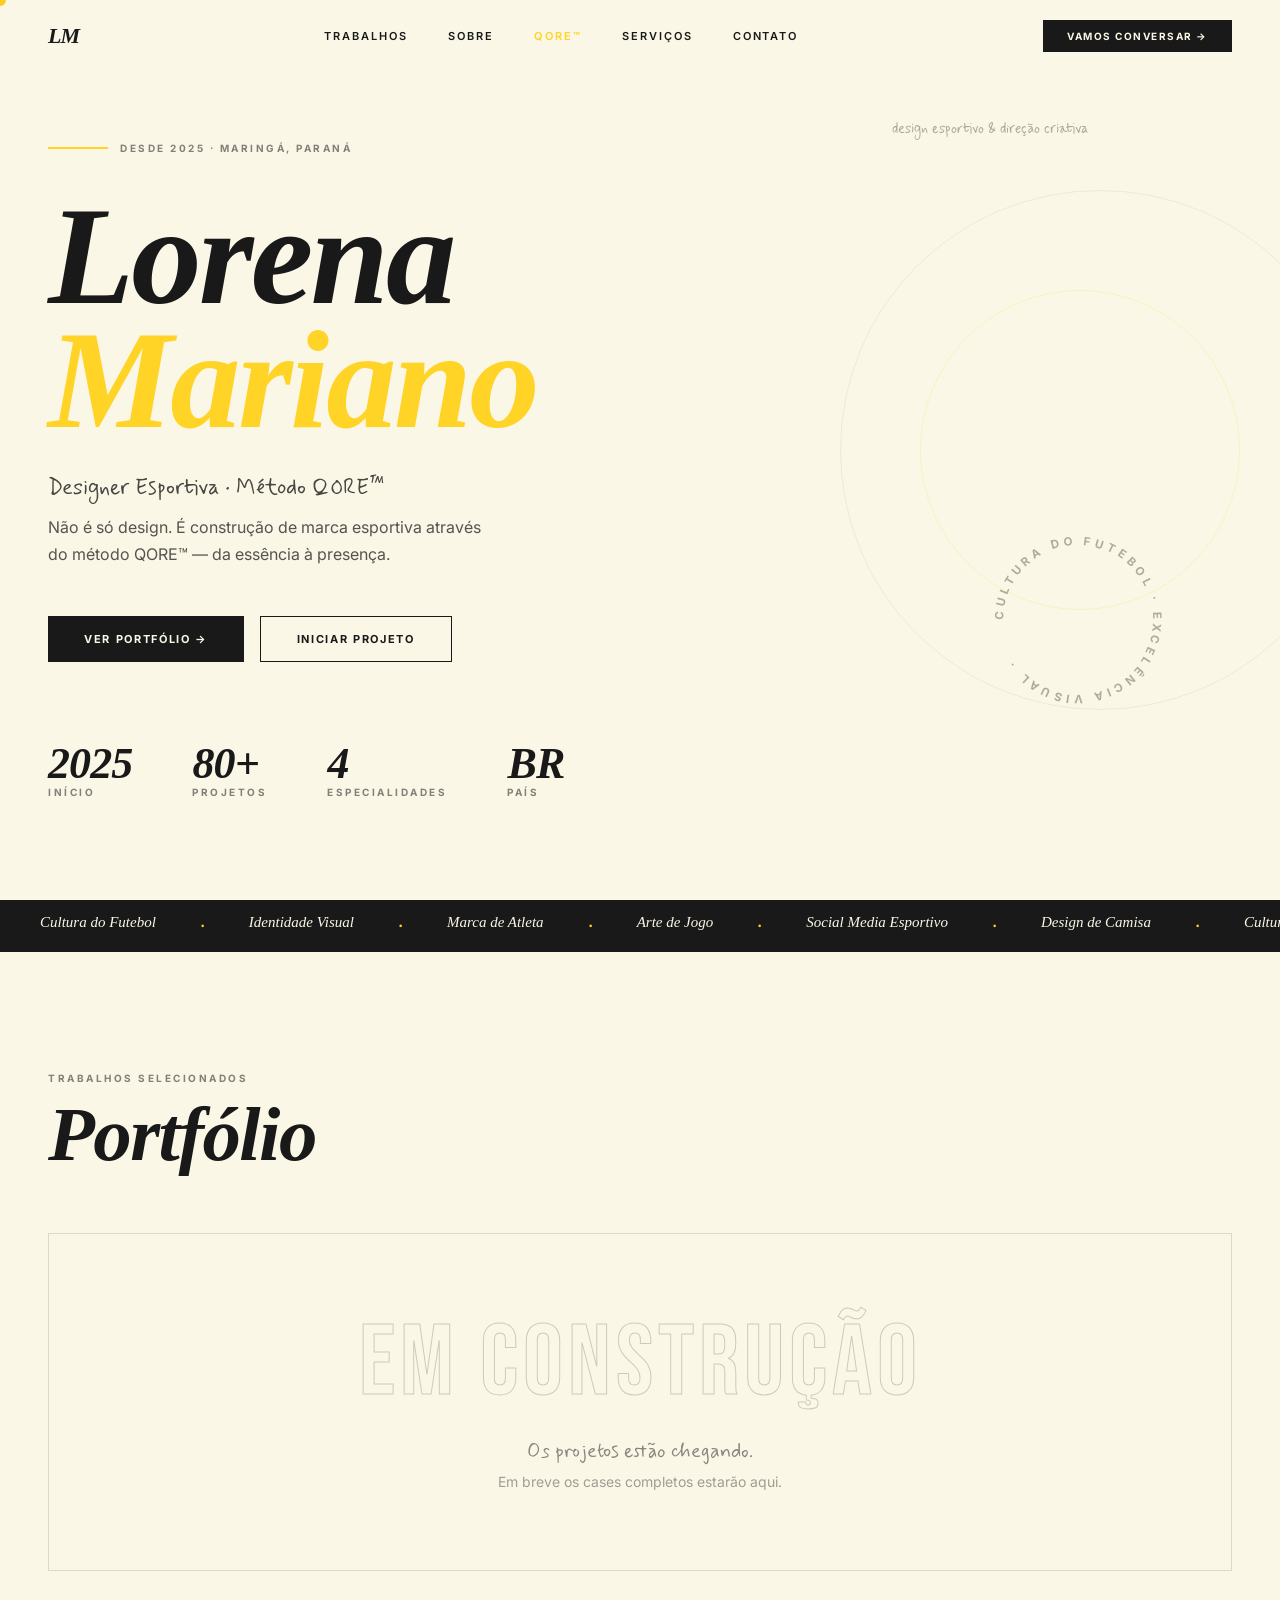
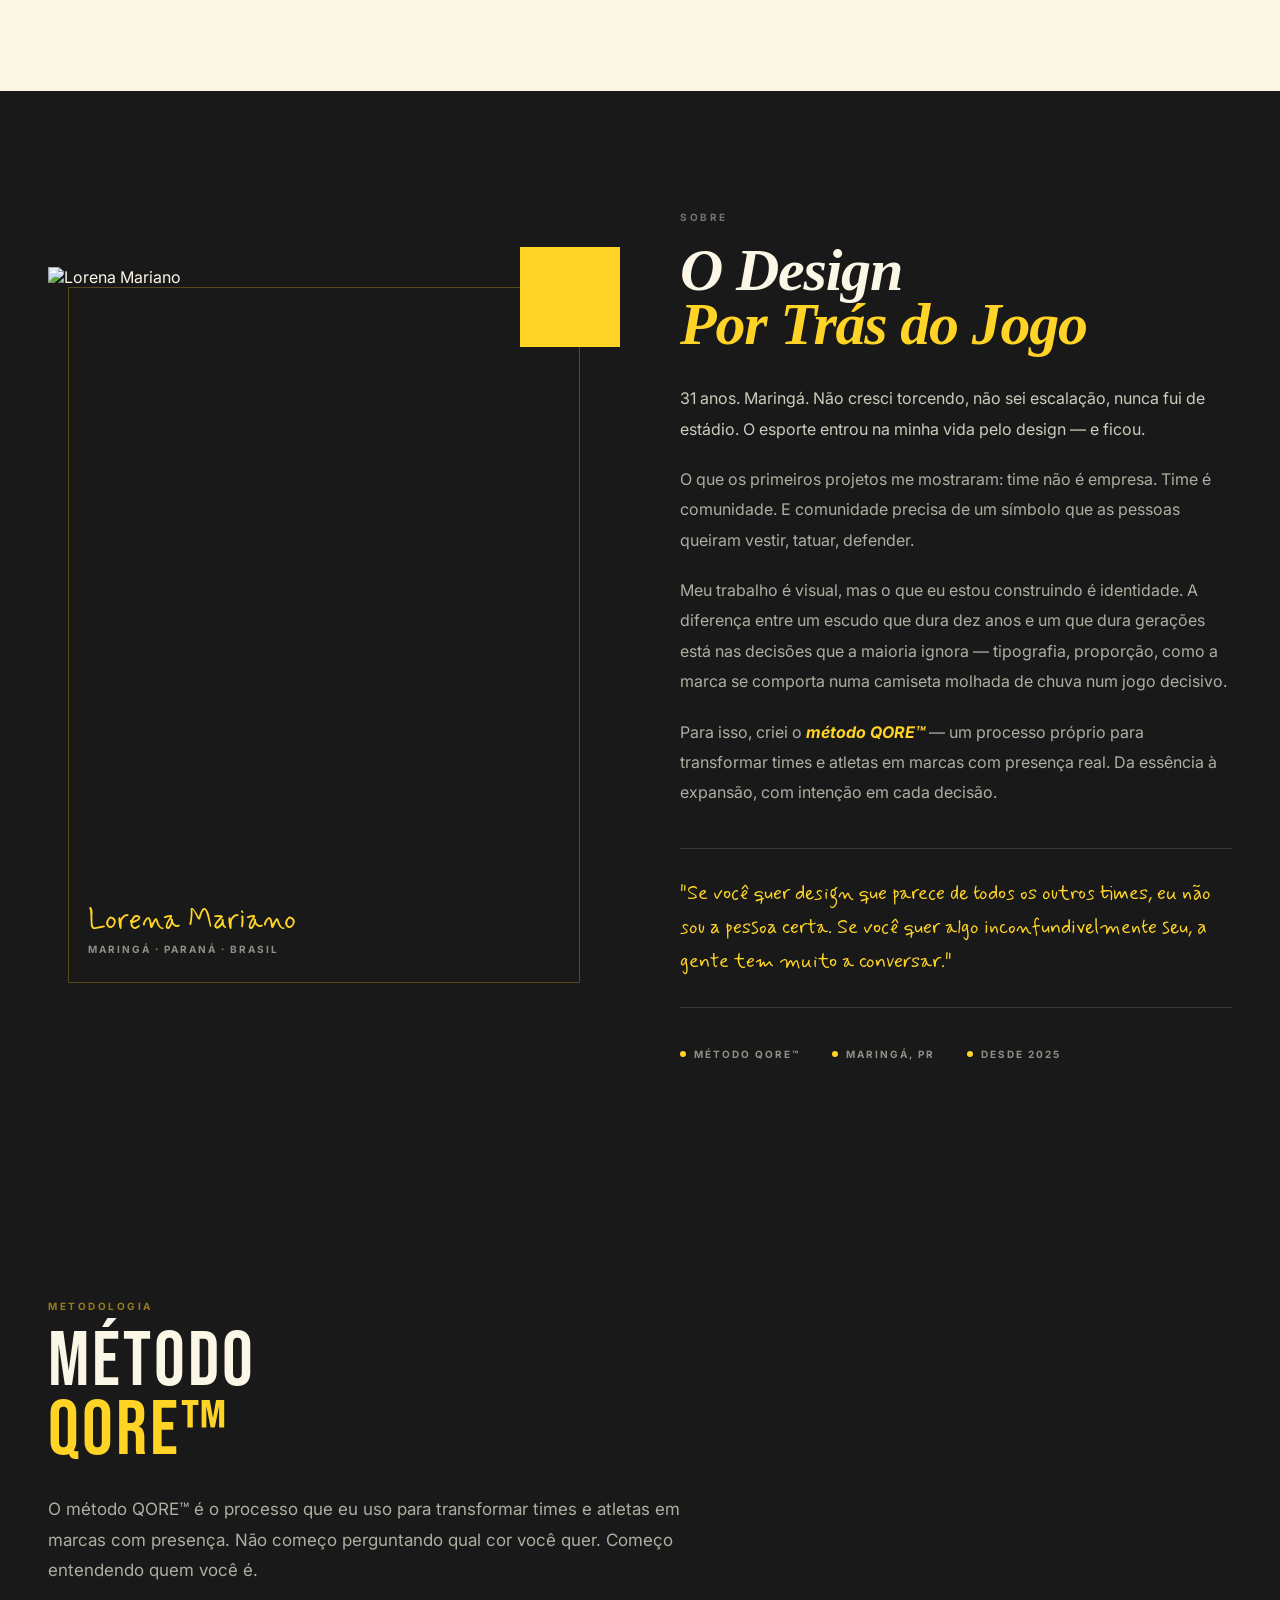
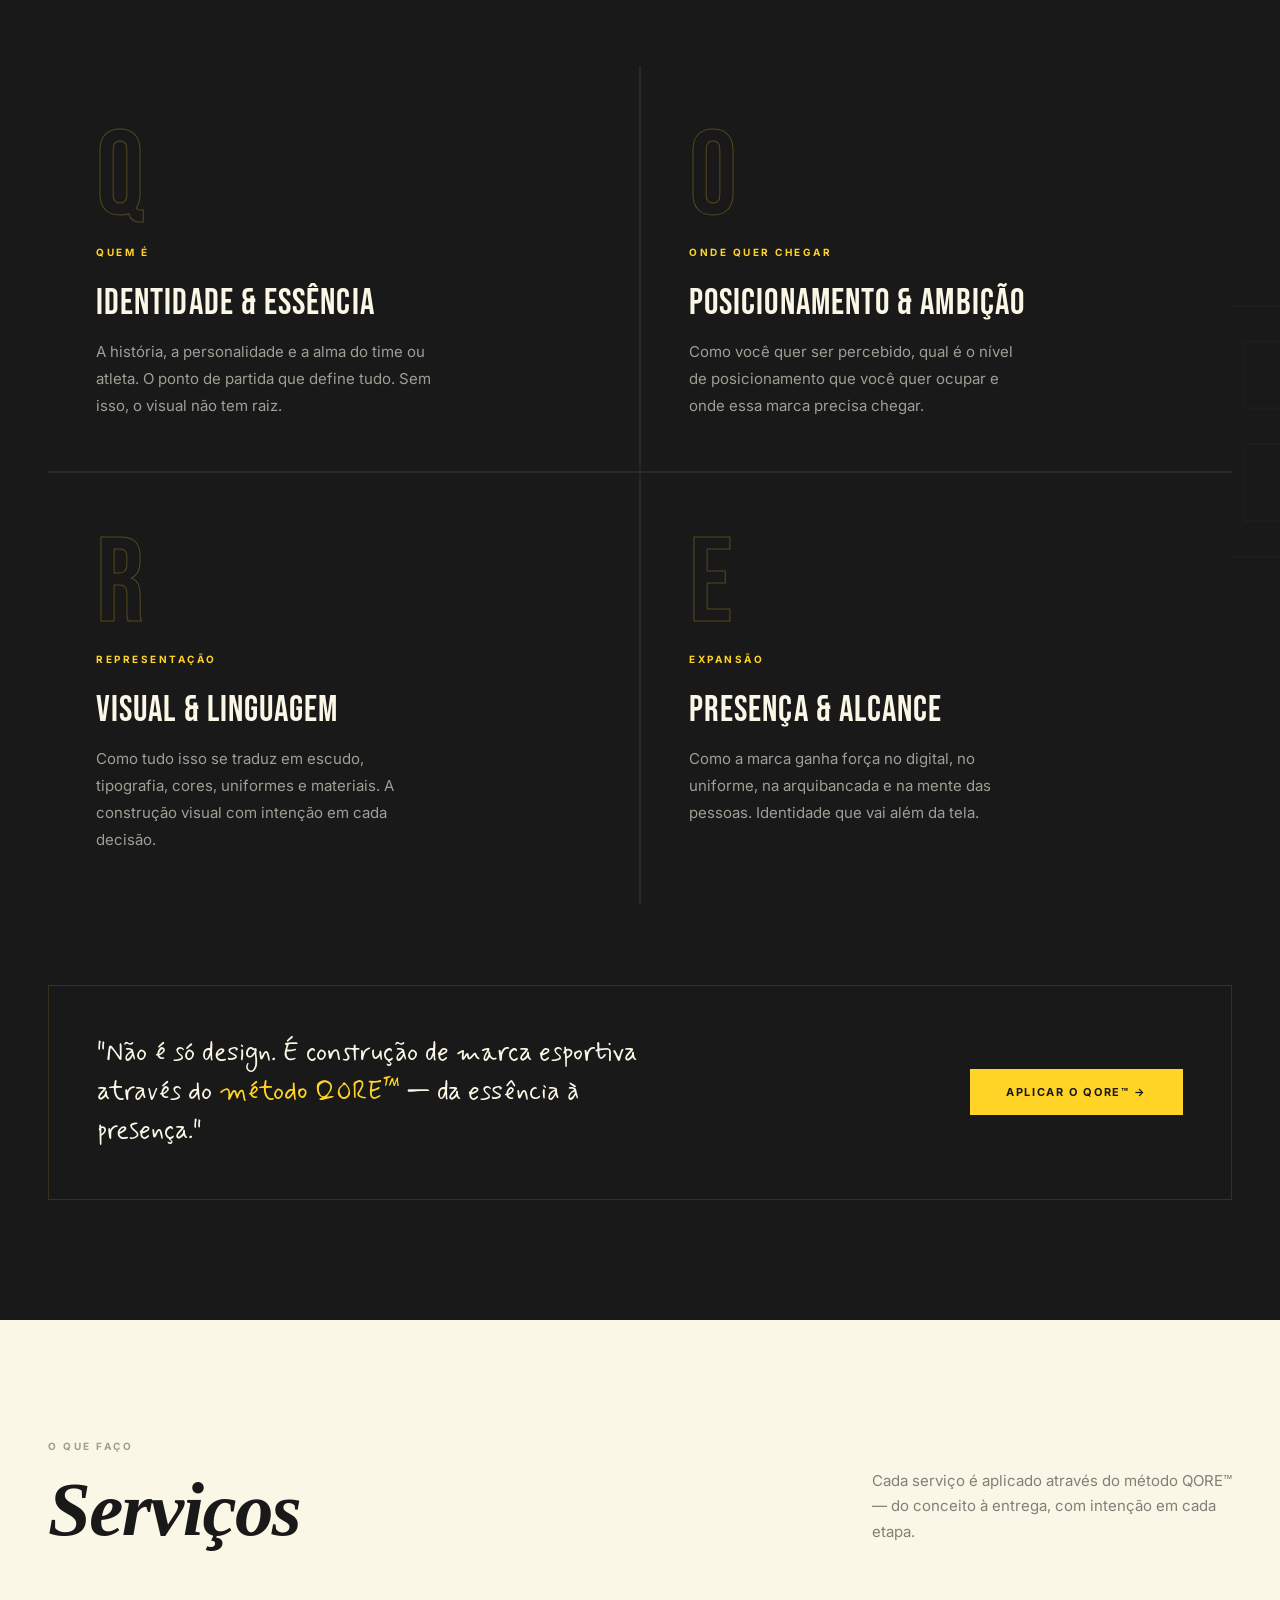
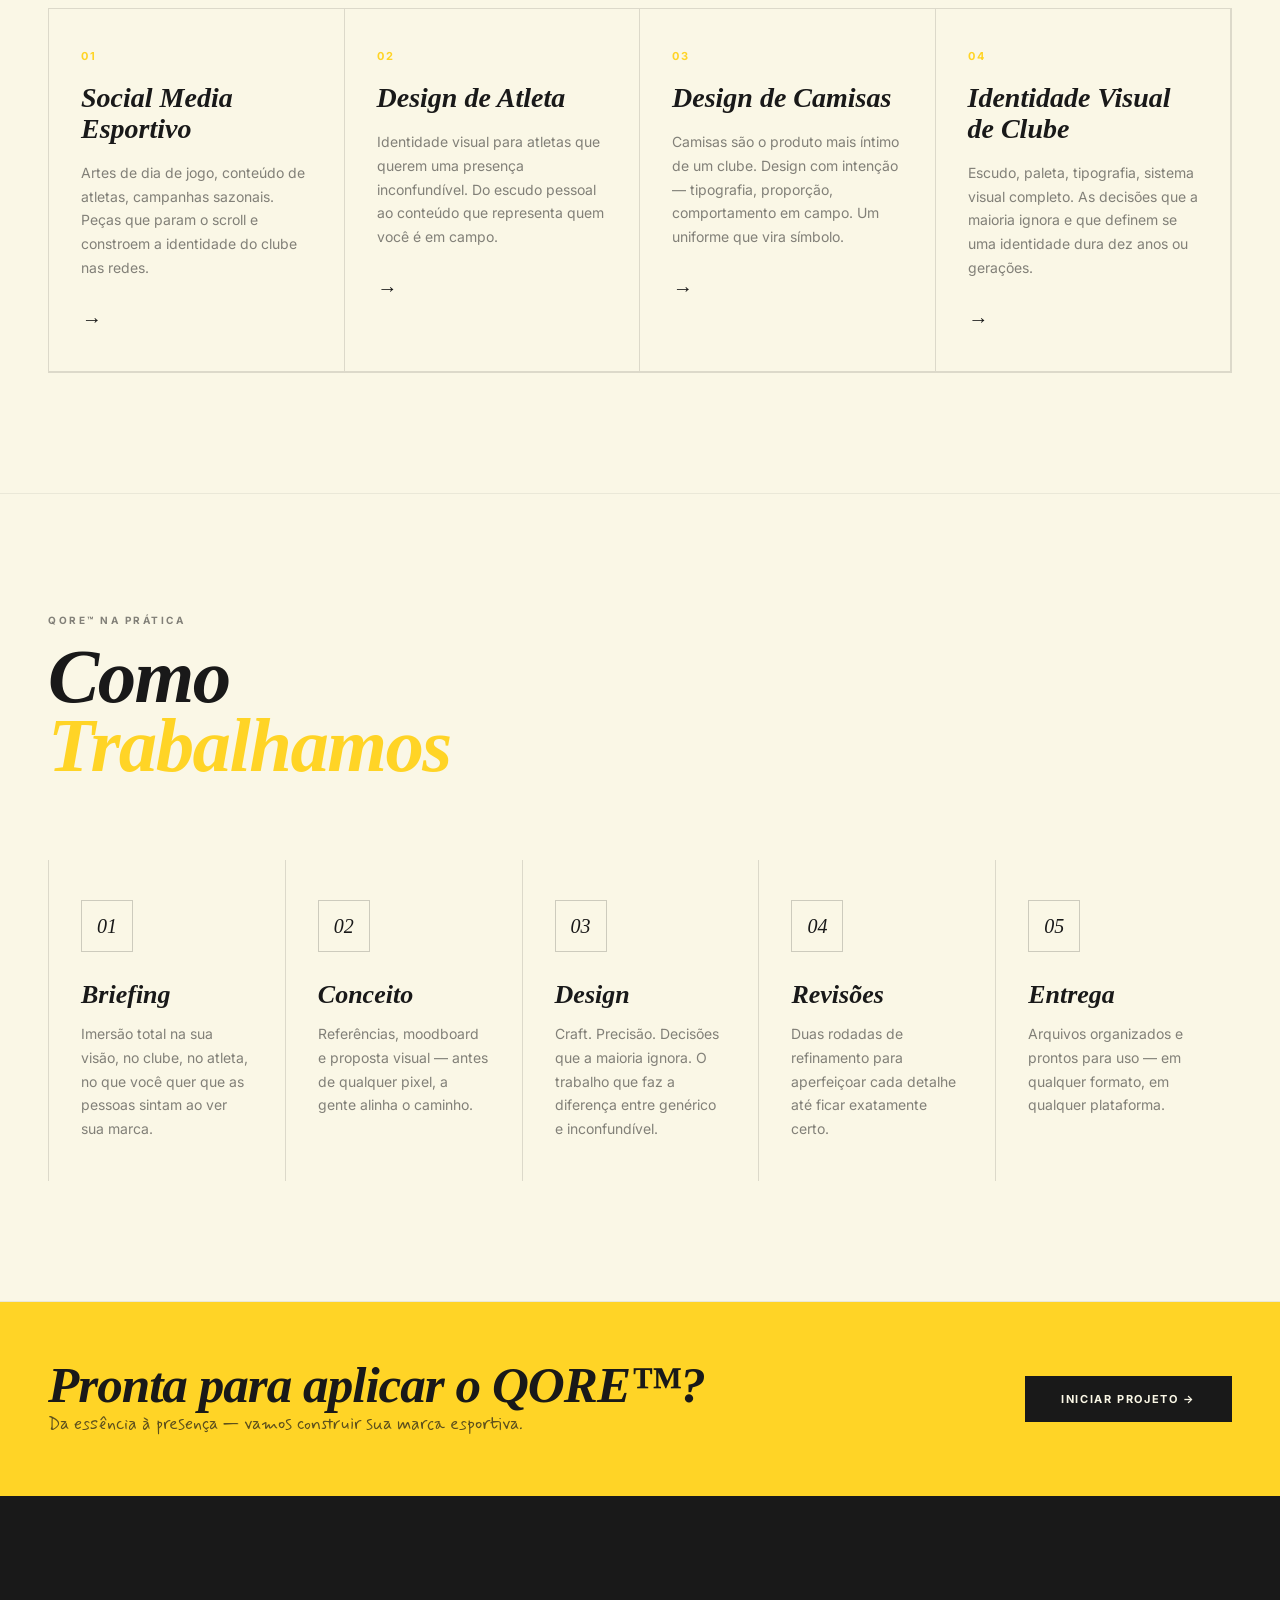
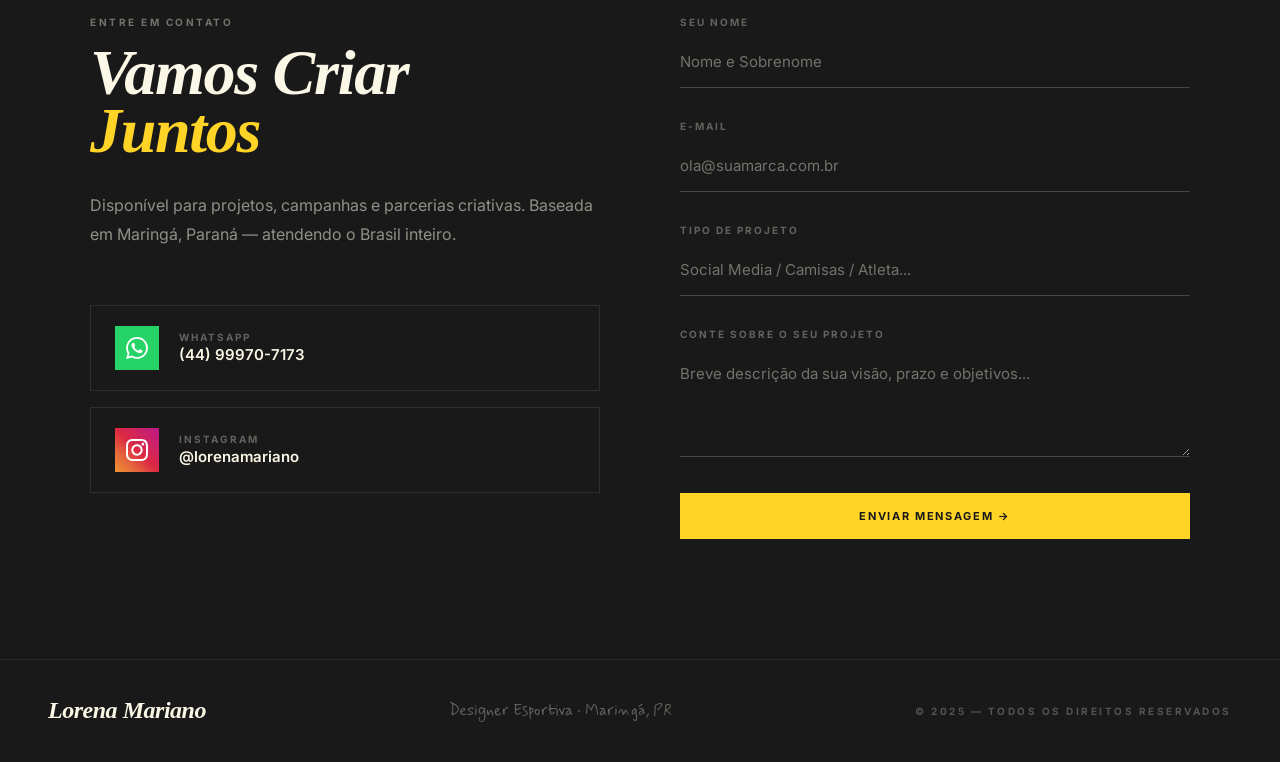
==== commit e10daa46: "Add files via upload" ====
--- a/index.html
+++ b/index.html
@@ -6,7 +6,7 @@
   <title>Lorena Mariano — Designer Esportiva</title>
   <link rel="preconnect" href="https://fonts.googleapis.com" />
   <link rel="preconnect" href="https://fonts.gstatic.com" crossorigin />
-  <link href="https://fonts.googleapis.com/css2?family=Inter:wght@300;400;500;600;700&family=Mynerve&display=swap" rel="stylesheet" />
+  <link href="https://fonts.googleapis.com/css2?family=Inter:wght@300;400;500;600;700&family=Mynerve&family=Bebas+Neue&display=swap" rel="stylesheet" />
   <style>
     :root {
       --bg: #faf7e6;
@@ -349,6 +349,98 @@
     .about-badges { display: flex; gap: 32px; flex-wrap: wrap; }
     .about-badge { display: flex; align-items: center; gap: 8px; }
     .about-badge-dot { width: 6px; height: 6px; background: var(--accent); border-radius: 50%; }
+
+    /* ── QORE ── */
+    #qore { padding: 120px 48px; background: var(--bg-dark); overflow: hidden; position: relative; }
+    .qore-label { color: #ffd42688; }
+    .qore-intro { max-width: 640px; }
+    .qore-grid {
+      display: grid;
+      grid-template-columns: repeat(2, 1fr);
+      gap: 2px;
+      margin-top: 80px;
+      background: #faf7e611;
+    }
+    .qore-card {
+      background: #191919;
+      padding: 52px 48px;
+      position: relative;
+      overflow: hidden;
+      transition: background 0.35s;
+      cursor: none;
+    }
+    .qore-card:hover { background: #111; }
+    .qore-card:hover .qore-card-bg { opacity: 1; }
+    .qore-card:hover .qore-letter { -webkit-text-stroke-color: #ffd426; }
+    .qore-card-bg {
+      position: absolute; inset: 0;
+      background: linear-gradient(135deg, #ffd42608 0%, transparent 60%);
+      opacity: 0;
+      transition: opacity 0.4s;
+      pointer-events: none;
+    }
+    .qore-letter {
+      font-family: 'Bebas Neue', sans-serif;
+      font-style: normal;
+      font-weight: 400;
+      font-size: clamp(72px, 10vw, 120px);
+      line-height: 1;
+      -webkit-text-stroke: 1px #ffd42644;
+      color: transparent;
+      margin-bottom: 8px;
+      transition: -webkit-text-stroke-color 0.3s;
+      display: block;
+    }
+    .qore-word {
+      font-family: 'Inter', sans-serif;
+      font-size: 10px;
+      font-weight: 700;
+      letter-spacing: 0.25em;
+      text-transform: uppercase;
+      color: #ffd426;
+      margin-bottom: 28px;
+      display: block;
+    }
+    .qore-title {
+      font-family: 'Bebas Neue', sans-serif;
+      font-style: normal;
+      font-weight: 400;
+      font-size: clamp(24px, 3vw, 36px);
+      color: #faf7e6;
+      margin-bottom: 16px;
+      line-height: 1;
+      letter-spacing: 0.03em;
+    }
+    .qore-desc {
+      font-size: 15px;
+      line-height: 1.8;
+      color: #faf7e699;
+      max-width: 340px;
+    }
+    .qore-tagline {
+      margin-top: 80px;
+      padding: 48px;
+      border: 1px solid #ffd42622;
+      display: flex;
+      align-items: center;
+      justify-content: space-between;
+      gap: 40px;
+      flex-wrap: wrap;
+    }
+    .qore-tagline-text {
+      font-family: 'Mynerve', cursive;
+      font-size: clamp(18px, 2.5vw, 26px);
+      color: #faf7e6;
+      line-height: 1.5;
+      max-width: 580px;
+    }
+    .qore-tagline-text em { color: #ffd426; font-style: normal; }
+    @media (max-width: 768px) {
+      .qore-grid { grid-template-columns: 1fr; }
+      .qore-card { padding: 40px 28px; }
+      #qore { padding: 80px 24px; }
+      .qore-tagline { padding: 32px 24px; }
+    }
 
     /* ── SERVICES ── */
     #services { padding: 120px 48px; background: var(--bg); }
@@ -557,6 +649,7 @@
   <div class="nav-links">
     <a class="nav-link" onclick="goto('work')">Trabalhos</a>
     <a class="nav-link" onclick="goto('about')">Sobre</a>
+    <a class="nav-link" onclick="goto('qore')" style="color:#ffd426">QORE™</a>
     <a class="nav-link" onclick="goto('services')">Serviços</a>
     <a class="nav-link" onclick="goto('contact')">Contato</a>
   </div>
@@ -587,8 +680,8 @@
   </div>
 
   <div class="fade-in-up" style="margin-top:32px;max-width:560px;transition-delay:0.25s">
-    <p class="accent-font" style="font-size:22px;color:#191919;margin-bottom:12px;opacity:0.8">Designer Esportiva & Direção Criativa</p>
-    <p style="font-size:16px;line-height:1.7;color:#191919bb;max-width:440px">Criando identidades visuais para clubes de futebol, atletas e marcas esportivas que exigem muito mais do que design comum.</p>
+    <p class="accent-font" style="font-size:22px;color:#191919;margin-bottom:12px;opacity:0.8">Designer Esportiva · Método QORE™</p>
+    <p style="font-size:16px;line-height:1.7;color:#191919bb;max-width:440px">Não é só design. É construção de marca esportiva através do método QORE™ — da essência à presença.</p>
   </div>
 
   <div class="fade-in-up" style="display:flex;gap:16px;margin-top:48px;flex-wrap:wrap;transition-delay:0.4s">
@@ -616,9 +709,13 @@
       <div class="section-label" style="margin-bottom:16px">Trabalhos Selecionados</div>
       <h2 class="headline" style="font-size:clamp(40px,6vw,80px)">Portfólio</h2>
     </div>
-    <div class="filter-bar" id="filter-bar"></div>
-  </div>
-  <div class="portfolio-grid" id="portfolio-grid"></div>
+  </div>
+
+  <div class="fade-in-up" style="border:1px solid #19191922;padding:80px 48px;text-align:center;transition-delay:0.15s">
+    <div style="font-family:'Bebas Neue',sans-serif;font-size:clamp(48px,8vw,100px);color:transparent;-webkit-text-stroke:1px #19191933;line-height:1;margin-bottom:24px;letter-spacing:0.05em">EM CONSTRUÇÃO</div>
+    <p class="accent-font" style="font-size:20px;color:#191919;opacity:0.5;margin-bottom:8px">Os projetos estão chegando.</p>
+    <p style="font-size:14px;color:#19191966;font-family:'Inter',sans-serif">Em breve os cases completos estarão aqui.</p>
+  </div>
 </section>
 
 <!-- ABOUT -->
@@ -640,14 +737,68 @@
       <h2 class="headline" style="font-size:clamp(36px,5vw,60px);color:#faf7e6;margin-bottom:32px">O Design<br><span style="color:#ffd426">Por Trás do Jogo</span></h2>
       <p style="font-size:16px;line-height:1.9;color:#faf7e6cc;margin-bottom:20px">31 anos. Maringá. Não cresci torcendo, não sei escalação, nunca fui de estádio. O esporte entrou na minha vida pelo design — e ficou.</p>
       <p style="font-size:16px;line-height:1.9;color:#faf7e6aa;margin-bottom:20px">O que os primeiros projetos me mostraram: time não é empresa. Time é comunidade. E comunidade precisa de um símbolo que as pessoas queiram vestir, tatuar, defender.</p>
-      <p style="font-size:16px;line-height:1.9;color:#faf7e6aa;margin-bottom:40px">Meu trabalho é visual, mas o que eu estou construindo é identidade. A diferença entre um escudo que dura dez anos e um que dura gerações está nas decisões que a maioria ignora — tipografia, proporção, como a marca se comporta numa camiseta molhada de chuva num jogo decisivo.</p>
+      <p style="font-size:16px;line-height:1.9;color:#faf7e6aa;margin-bottom:20px">Meu trabalho é visual, mas o que eu estou construindo é identidade. A diferença entre um escudo que dura dez anos e um que dura gerações está nas decisões que a maioria ignora — tipografia, proporção, como a marca se comporta numa camiseta molhada de chuva num jogo decisivo.</p>
+      <p style="font-size:16px;line-height:1.9;color:#faf7e6aa;margin-bottom:40px">Para isso, criei o <strong style="color:#ffd426;font-style:italic">método QORE™</strong> — um processo próprio para transformar times e atletas em marcas com presença real. Da essência à expansão, com intenção em cada decisão.</p>
       <div class="about-quote">"Se você quer design que parece de todos os outros times, eu não sou a pessoa certa. Se você quer algo inconfundivelmente seu, a gente tem muito a conversar."</div>
       <div class="about-badges">
+        <div class="about-badge"><div class="about-badge-dot"></div><span class="tag" style="color:#faf7e688">Método QORE™</span></div>
+        <div class="about-badge"><div class="about-badge-dot"></div><span class="tag" style="color:#faf7e688">Maringá, PR</span></div>
         <div class="about-badge"><div class="about-badge-dot"></div><span class="tag" style="color:#faf7e688">Desde 2025</span></div>
-        <div class="about-badge"><div class="about-badge-dot"></div><span class="tag" style="color:#faf7e688">Maringá, PR</span></div>
-        <div class="about-badge"><div class="about-badge-dot"></div><span class="tag" style="color:#faf7e688">Futebol & Esporte</span></div>
       </div>
     </div>
+  </div>
+</section>
+
+<!-- QORE -->
+<section id="qore">
+  <!-- Decorative large background text -->
+  <div aria-hidden="true" style="position:absolute;right:-40px;top:50%;transform:translateY(-50%);font-family:'Bebas Neue',sans-serif;font-weight:400;font-size:clamp(200px,28vw,380px);color:transparent;-webkit-text-stroke:1px #ffd42609;line-height:1;pointer-events:none;user-select:none">QORE</div>
+
+  <div class="fade-in-up qore-intro">
+    <div class="section-label qore-label" style="margin-bottom:16px">Metodologia</div>
+    <h2 class="headline" style="font-size:clamp(40px,6vw,80px);color:#faf7e6;margin-bottom:28px;font-family:'Bebas Neue',sans-serif;font-style:normal;font-weight:400;letter-spacing:0.04em">Método<br><span style="color:#ffd426">QORE™</span></h2>
+    <p style="font-size:17px;line-height:1.8;color:#faf7e6aa">O método QORE™ é o processo que eu uso para transformar times e atletas em marcas com presença. Não começo perguntando qual cor você quer. Começo entendendo quem você é.</p>
+  </div>
+
+  <div class="qore-grid fade-in-up" style="transition-delay:0.15s">
+
+    <div class="qore-card">
+      <div class="qore-card-bg"></div>
+      <span class="qore-letter">Q</span>
+      <span class="qore-word">Quem é</span>
+      <div class="qore-title">Identidade &amp; Essência</div>
+      <p class="qore-desc">A história, a personalidade e a alma do time ou atleta. O ponto de partida que define tudo. Sem isso, o visual não tem raiz.</p>
+    </div>
+
+    <div class="qore-card">
+      <div class="qore-card-bg"></div>
+      <span class="qore-letter">O</span>
+      <span class="qore-word">Onde quer chegar</span>
+      <div class="qore-title">Posicionamento &amp; Ambição</div>
+      <p class="qore-desc">Como você quer ser percebido, qual é o nível de posicionamento que você quer ocupar e onde essa marca precisa chegar.</p>
+    </div>
+
+    <div class="qore-card">
+      <div class="qore-card-bg"></div>
+      <span class="qore-letter">R</span>
+      <span class="qore-word">Representação</span>
+      <div class="qore-title">Visual &amp; Linguagem</div>
+      <p class="qore-desc">Como tudo isso se traduz em escudo, tipografia, cores, uniformes e materiais. A construção visual com intenção em cada decisão.</p>
+    </div>
+
+    <div class="qore-card">
+      <div class="qore-card-bg"></div>
+      <span class="qore-letter">E</span>
+      <span class="qore-word">Expansão</span>
+      <div class="qore-title">Presença &amp; Alcance</div>
+      <p class="qore-desc">Como a marca ganha força no digital, no uniforme, na arquibancada e na mente das pessoas. Identidade que vai além da tela.</p>
+    </div>
+
+  </div>
+
+  <div class="qore-tagline fade-in-up" style="transition-delay:0.3s">
+    <p class="qore-tagline-text">"Não é só design. É construção de marca esportiva através do <em>método QORE™</em> — da essência à presença."</p>
+    <button class="btn-primary" style="background:#ffd426;color:#191919;white-space:nowrap;flex-shrink:0" onclick="goto('contact')">Aplicar o QORE™ →</button>
   </div>
 </section>
 
@@ -657,7 +808,7 @@
     <div class="section-label" style="margin-bottom:16px;color:#19191966">O Que Faço</div>
     <div style="display:flex;justify-content:space-between;align-items:flex-end;flex-wrap:wrap;gap:20px">
       <h2 class="headline" style="font-size:clamp(40px,6vw,80px)">Serviços</h2>
-      <p style="max-width:360px;font-size:15px;line-height:1.7;color:#19191988">Design com intenção — do conceito à entrega, sem terceirizar o que é meu.</p>
+      <p style="max-width:360px;font-size:15px;line-height:1.7;color:#19191988">Cada serviço é aplicado através do método QORE™ — do conceito à entrega, com intenção em cada etapa.</p>
     </div>
   </div>
   <div class="services-grid" id="services-grid"></div>
@@ -666,8 +817,8 @@
 <!-- WORKFLOW -->
 <section id="workflow">
   <div style="margin-bottom:80px" class="fade-in-up">
-    <div class="section-label" style="margin-bottom:16px">Como Funciona</div>
-    <h2 class="headline" style="font-size:clamp(40px,6vw,80px)">Processo<br><span style="color:#ffd426">Criativo</span></h2>
+    <div class="section-label" style="margin-bottom:16px">QORE™ na Prática</div>
+    <h2 class="headline" style="font-size:clamp(40px,6vw,80px)">Como<br><span style="color:#ffd426">Trabalhamos</span></h2>
   </div>
   <div class="workflow-grid" id="workflow-grid"></div>
 </section>
@@ -675,8 +826,8 @@
 <!-- CTA BANNER -->
 <div class="cta-banner">
   <div>
-    <h3 class="headline" style="font-size:clamp(28px,4vw,52px);color:#191919">Pronta para elevar sua marca?</h3>
-    <p class="accent-font" style="font-size:18px;color:#191919;opacity:0.7;margin-top:4px">Vamos construir algo extraordinário juntos.</p>
+    <h3 class="headline" style="font-size:clamp(28px,4vw,52px);color:#191919">Pronta para aplicar o QORE™?</h3>
+    <p class="accent-font" style="font-size:18px;color:#191919;opacity:0.7;margin-top:4px">Da essência à presença — vamos construir sua marca esportiva.</p>
   </div>
   <button class="btn-primary" style="background:#191919;color:#faf7e6;white-space:nowrap" onclick="goto('contact')">Iniciar Projeto →</button>
 </div>
@@ -954,8 +1105,6 @@
   }
 
   // ── INIT ──
-  renderFilters();
-  renderPortfolio();
   renderServices();
   renderWorkflow();
   observeAll();
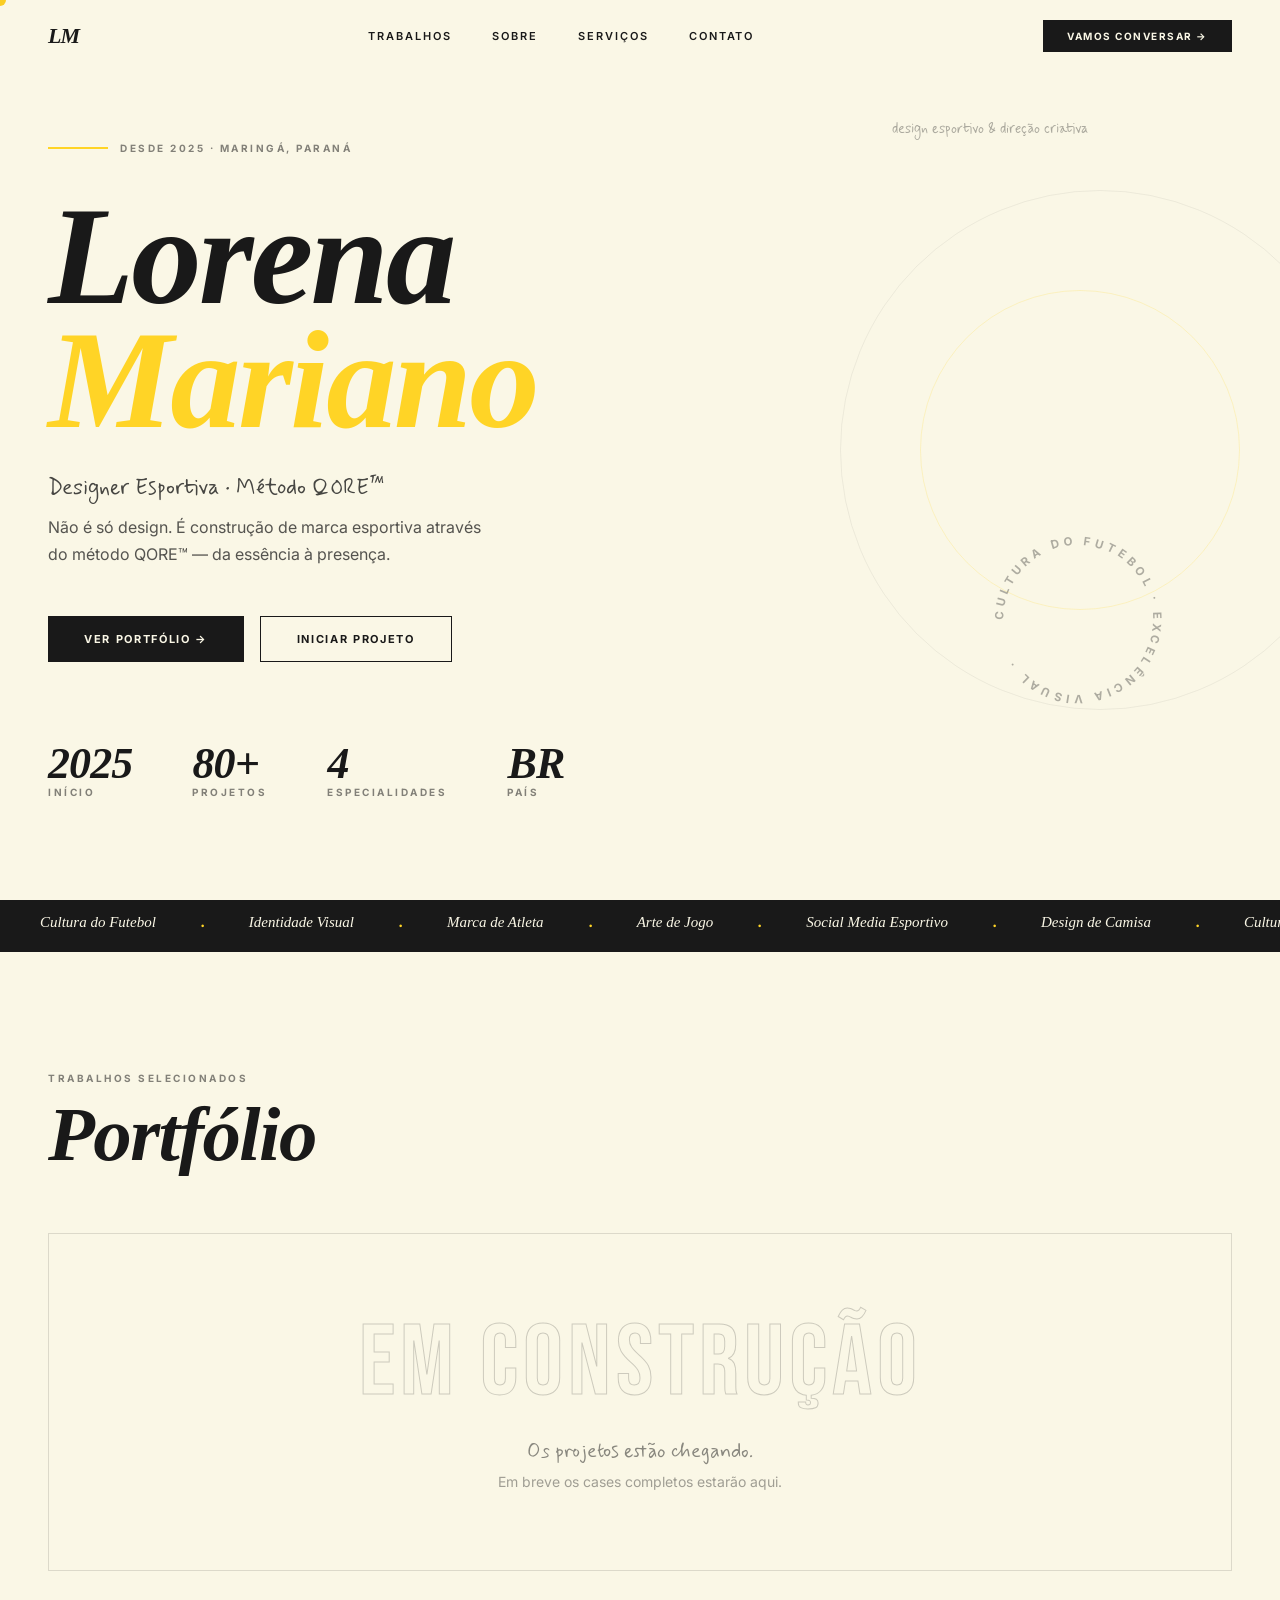
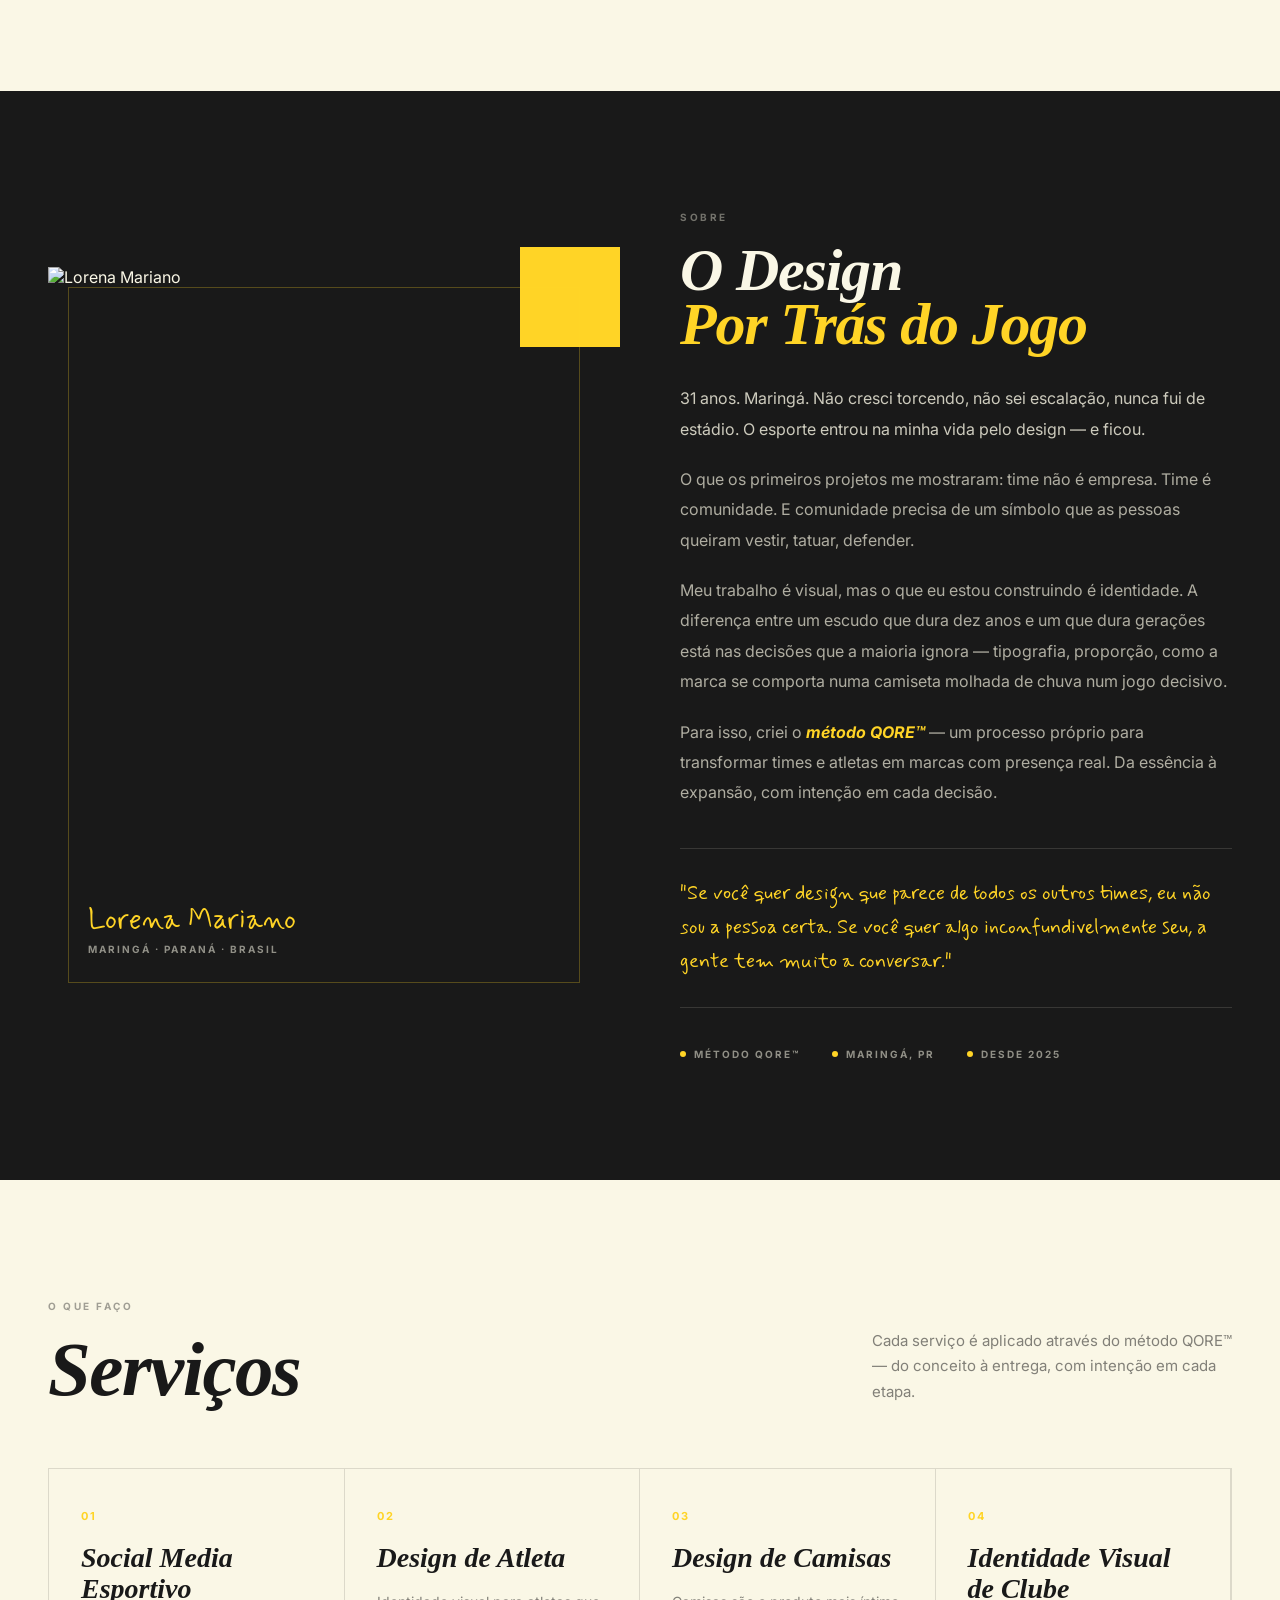
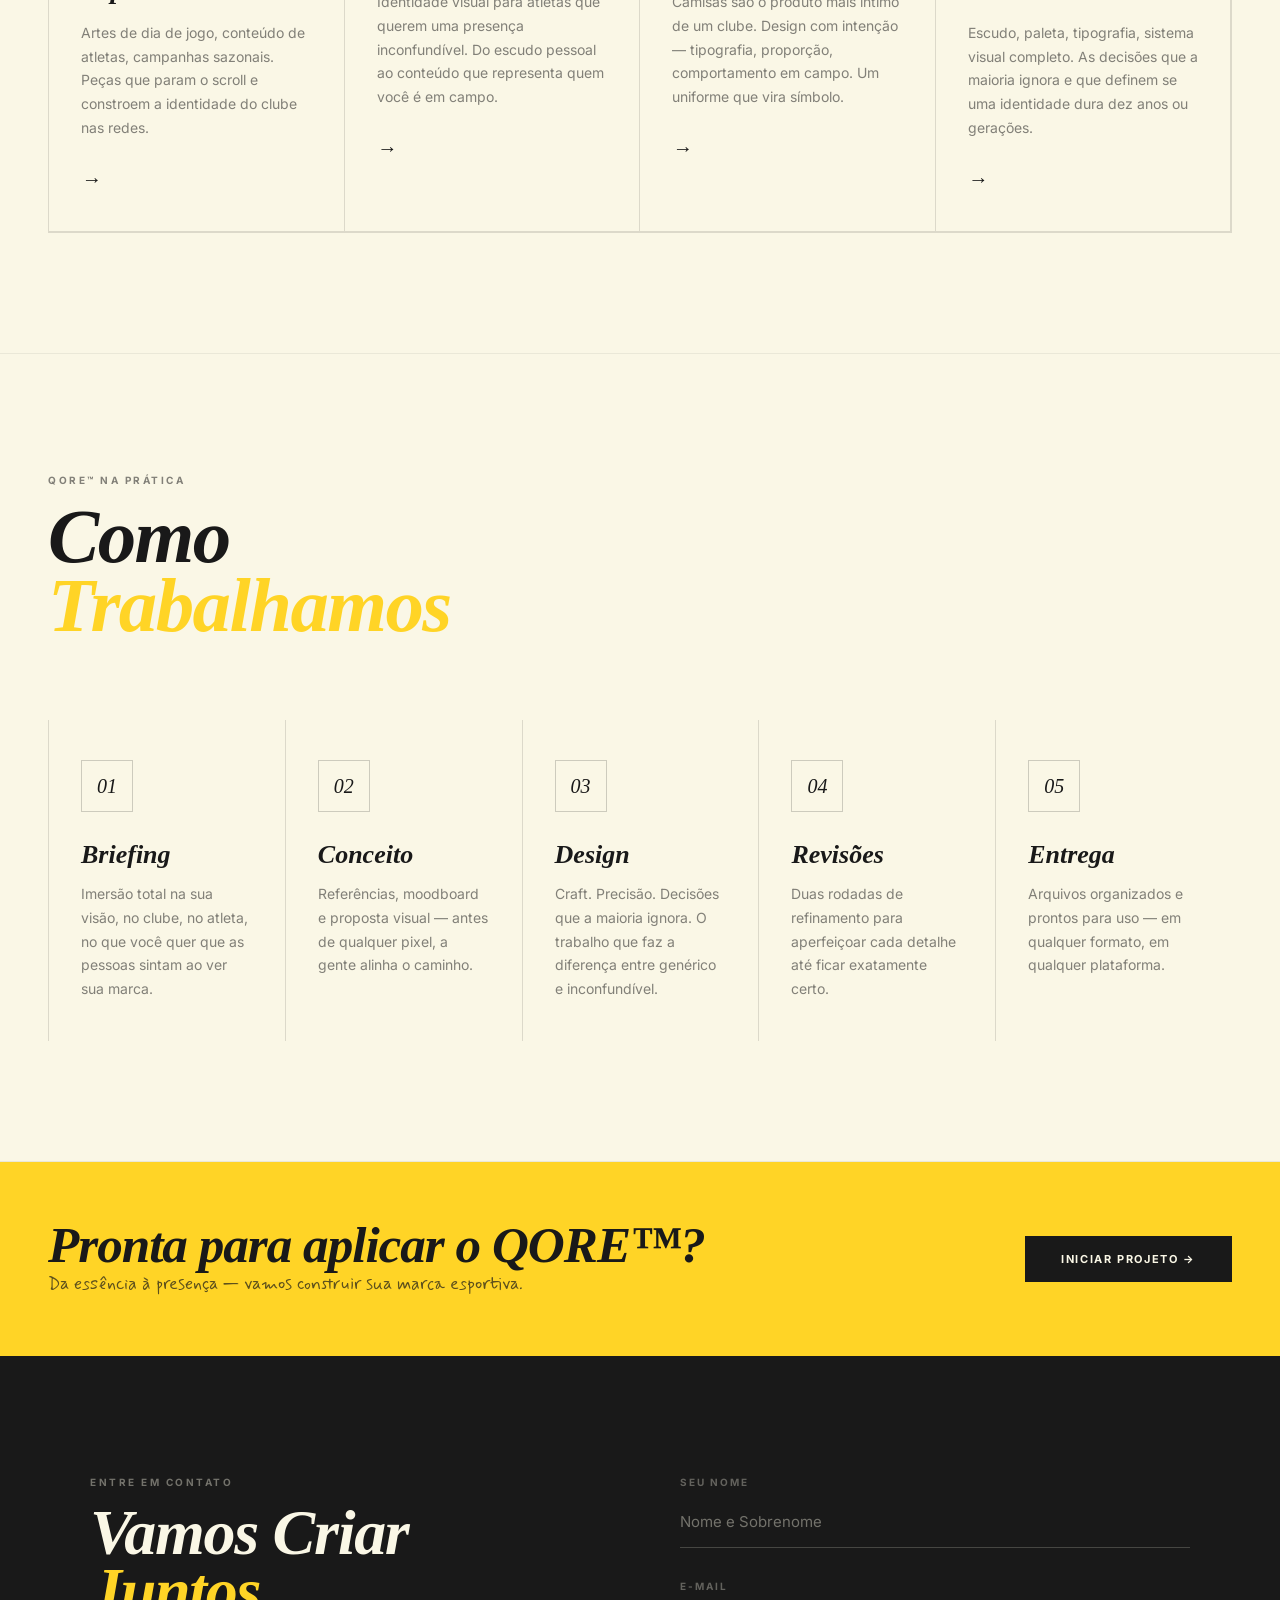
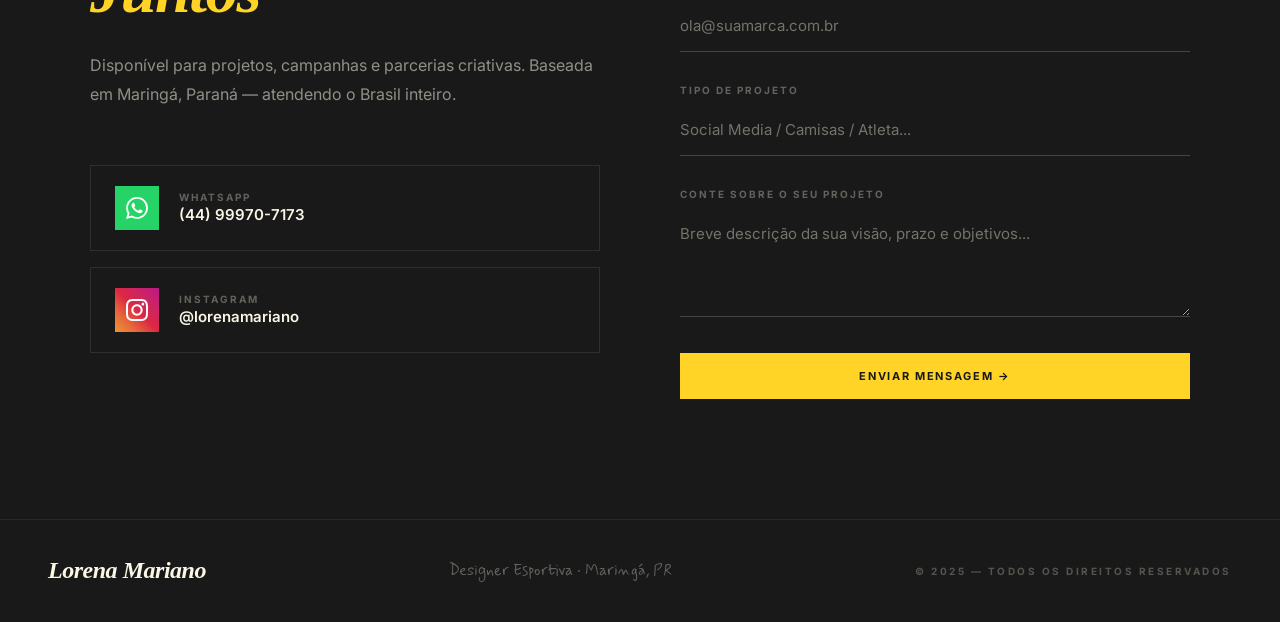
==== commit 55f3f631: "Add files via upload" ====
--- a/index.html
+++ b/index.html
@@ -349,98 +349,6 @@
     .about-badges { display: flex; gap: 32px; flex-wrap: wrap; }
     .about-badge { display: flex; align-items: center; gap: 8px; }
     .about-badge-dot { width: 6px; height: 6px; background: var(--accent); border-radius: 50%; }
-
-    /* ── QORE ── */
-    #qore { padding: 120px 48px; background: var(--bg-dark); overflow: hidden; position: relative; }
-    .qore-label { color: #ffd42688; }
-    .qore-intro { max-width: 640px; }
-    .qore-grid {
-      display: grid;
-      grid-template-columns: repeat(2, 1fr);
-      gap: 2px;
-      margin-top: 80px;
-      background: #faf7e611;
-    }
-    .qore-card {
-      background: #191919;
-      padding: 52px 48px;
-      position: relative;
-      overflow: hidden;
-      transition: background 0.35s;
-      cursor: none;
-    }
-    .qore-card:hover { background: #111; }
-    .qore-card:hover .qore-card-bg { opacity: 1; }
-    .qore-card:hover .qore-letter { -webkit-text-stroke-color: #ffd426; }
-    .qore-card-bg {
-      position: absolute; inset: 0;
-      background: linear-gradient(135deg, #ffd42608 0%, transparent 60%);
-      opacity: 0;
-      transition: opacity 0.4s;
-      pointer-events: none;
-    }
-    .qore-letter {
-      font-family: 'Bebas Neue', sans-serif;
-      font-style: normal;
-      font-weight: 400;
-      font-size: clamp(72px, 10vw, 120px);
-      line-height: 1;
-      -webkit-text-stroke: 1px #ffd42644;
-      color: transparent;
-      margin-bottom: 8px;
-      transition: -webkit-text-stroke-color 0.3s;
-      display: block;
-    }
-    .qore-word {
-      font-family: 'Inter', sans-serif;
-      font-size: 10px;
-      font-weight: 700;
-      letter-spacing: 0.25em;
-      text-transform: uppercase;
-      color: #ffd426;
-      margin-bottom: 28px;
-      display: block;
-    }
-    .qore-title {
-      font-family: 'Bebas Neue', sans-serif;
-      font-style: normal;
-      font-weight: 400;
-      font-size: clamp(24px, 3vw, 36px);
-      color: #faf7e6;
-      margin-bottom: 16px;
-      line-height: 1;
-      letter-spacing: 0.03em;
-    }
-    .qore-desc {
-      font-size: 15px;
-      line-height: 1.8;
-      color: #faf7e699;
-      max-width: 340px;
-    }
-    .qore-tagline {
-      margin-top: 80px;
-      padding: 48px;
-      border: 1px solid #ffd42622;
-      display: flex;
-      align-items: center;
-      justify-content: space-between;
-      gap: 40px;
-      flex-wrap: wrap;
-    }
-    .qore-tagline-text {
-      font-family: 'Mynerve', cursive;
-      font-size: clamp(18px, 2.5vw, 26px);
-      color: #faf7e6;
-      line-height: 1.5;
-      max-width: 580px;
-    }
-    .qore-tagline-text em { color: #ffd426; font-style: normal; }
-    @media (max-width: 768px) {
-      .qore-grid { grid-template-columns: 1fr; }
-      .qore-card { padding: 40px 28px; }
-      #qore { padding: 80px 24px; }
-      .qore-tagline { padding: 32px 24px; }
-    }
 
     /* ── SERVICES ── */
     #services { padding: 120px 48px; background: var(--bg); }
@@ -649,7 +557,6 @@
   <div class="nav-links">
     <a class="nav-link" onclick="goto('work')">Trabalhos</a>
     <a class="nav-link" onclick="goto('about')">Sobre</a>
-    <a class="nav-link" onclick="goto('qore')" style="color:#ffd426">QORE™</a>
     <a class="nav-link" onclick="goto('services')">Serviços</a>
     <a class="nav-link" onclick="goto('contact')">Contato</a>
   </div>
@@ -749,59 +656,6 @@
   </div>
 </section>
 
-<!-- QORE -->
-<section id="qore">
-  <!-- Decorative large background text -->
-  <div aria-hidden="true" style="position:absolute;right:-40px;top:50%;transform:translateY(-50%);font-family:'Bebas Neue',sans-serif;font-weight:400;font-size:clamp(200px,28vw,380px);color:transparent;-webkit-text-stroke:1px #ffd42609;line-height:1;pointer-events:none;user-select:none">QORE</div>
-
-  <div class="fade-in-up qore-intro">
-    <div class="section-label qore-label" style="margin-bottom:16px">Metodologia</div>
-    <h2 class="headline" style="font-size:clamp(40px,6vw,80px);color:#faf7e6;margin-bottom:28px;font-family:'Bebas Neue',sans-serif;font-style:normal;font-weight:400;letter-spacing:0.04em">Método<br><span style="color:#ffd426">QORE™</span></h2>
-    <p style="font-size:17px;line-height:1.8;color:#faf7e6aa">O método QORE™ é o processo que eu uso para transformar times e atletas em marcas com presença. Não começo perguntando qual cor você quer. Começo entendendo quem você é.</p>
-  </div>
-
-  <div class="qore-grid fade-in-up" style="transition-delay:0.15s">
-
-    <div class="qore-card">
-      <div class="qore-card-bg"></div>
-      <span class="qore-letter">Q</span>
-      <span class="qore-word">Quem é</span>
-      <div class="qore-title">Identidade &amp; Essência</div>
-      <p class="qore-desc">A história, a personalidade e a alma do time ou atleta. O ponto de partida que define tudo. Sem isso, o visual não tem raiz.</p>
-    </div>
-
-    <div class="qore-card">
-      <div class="qore-card-bg"></div>
-      <span class="qore-letter">O</span>
-      <span class="qore-word">Onde quer chegar</span>
-      <div class="qore-title">Posicionamento &amp; Ambição</div>
-      <p class="qore-desc">Como você quer ser percebido, qual é o nível de posicionamento que você quer ocupar e onde essa marca precisa chegar.</p>
-    </div>
-
-    <div class="qore-card">
-      <div class="qore-card-bg"></div>
-      <span class="qore-letter">R</span>
-      <span class="qore-word">Representação</span>
-      <div class="qore-title">Visual &amp; Linguagem</div>
-      <p class="qore-desc">Como tudo isso se traduz em escudo, tipografia, cores, uniformes e materiais. A construção visual com intenção em cada decisão.</p>
-    </div>
-
-    <div class="qore-card">
-      <div class="qore-card-bg"></div>
-      <span class="qore-letter">E</span>
-      <span class="qore-word">Expansão</span>
-      <div class="qore-title">Presença &amp; Alcance</div>
-      <p class="qore-desc">Como a marca ganha força no digital, no uniforme, na arquibancada e na mente das pessoas. Identidade que vai além da tela.</p>
-    </div>
-
-  </div>
-
-  <div class="qore-tagline fade-in-up" style="transition-delay:0.3s">
-    <p class="qore-tagline-text">"Não é só design. É construção de marca esportiva através do <em>método QORE™</em> — da essência à presença."</p>
-    <button class="btn-primary" style="background:#ffd426;color:#191919;white-space:nowrap;flex-shrink:0" onclick="goto('contact')">Aplicar o QORE™ →</button>
-  </div>
-</section>
-
 <!-- SERVICES -->
 <section id="services">
   <div style="margin-bottom:64px" class="fade-in-up">
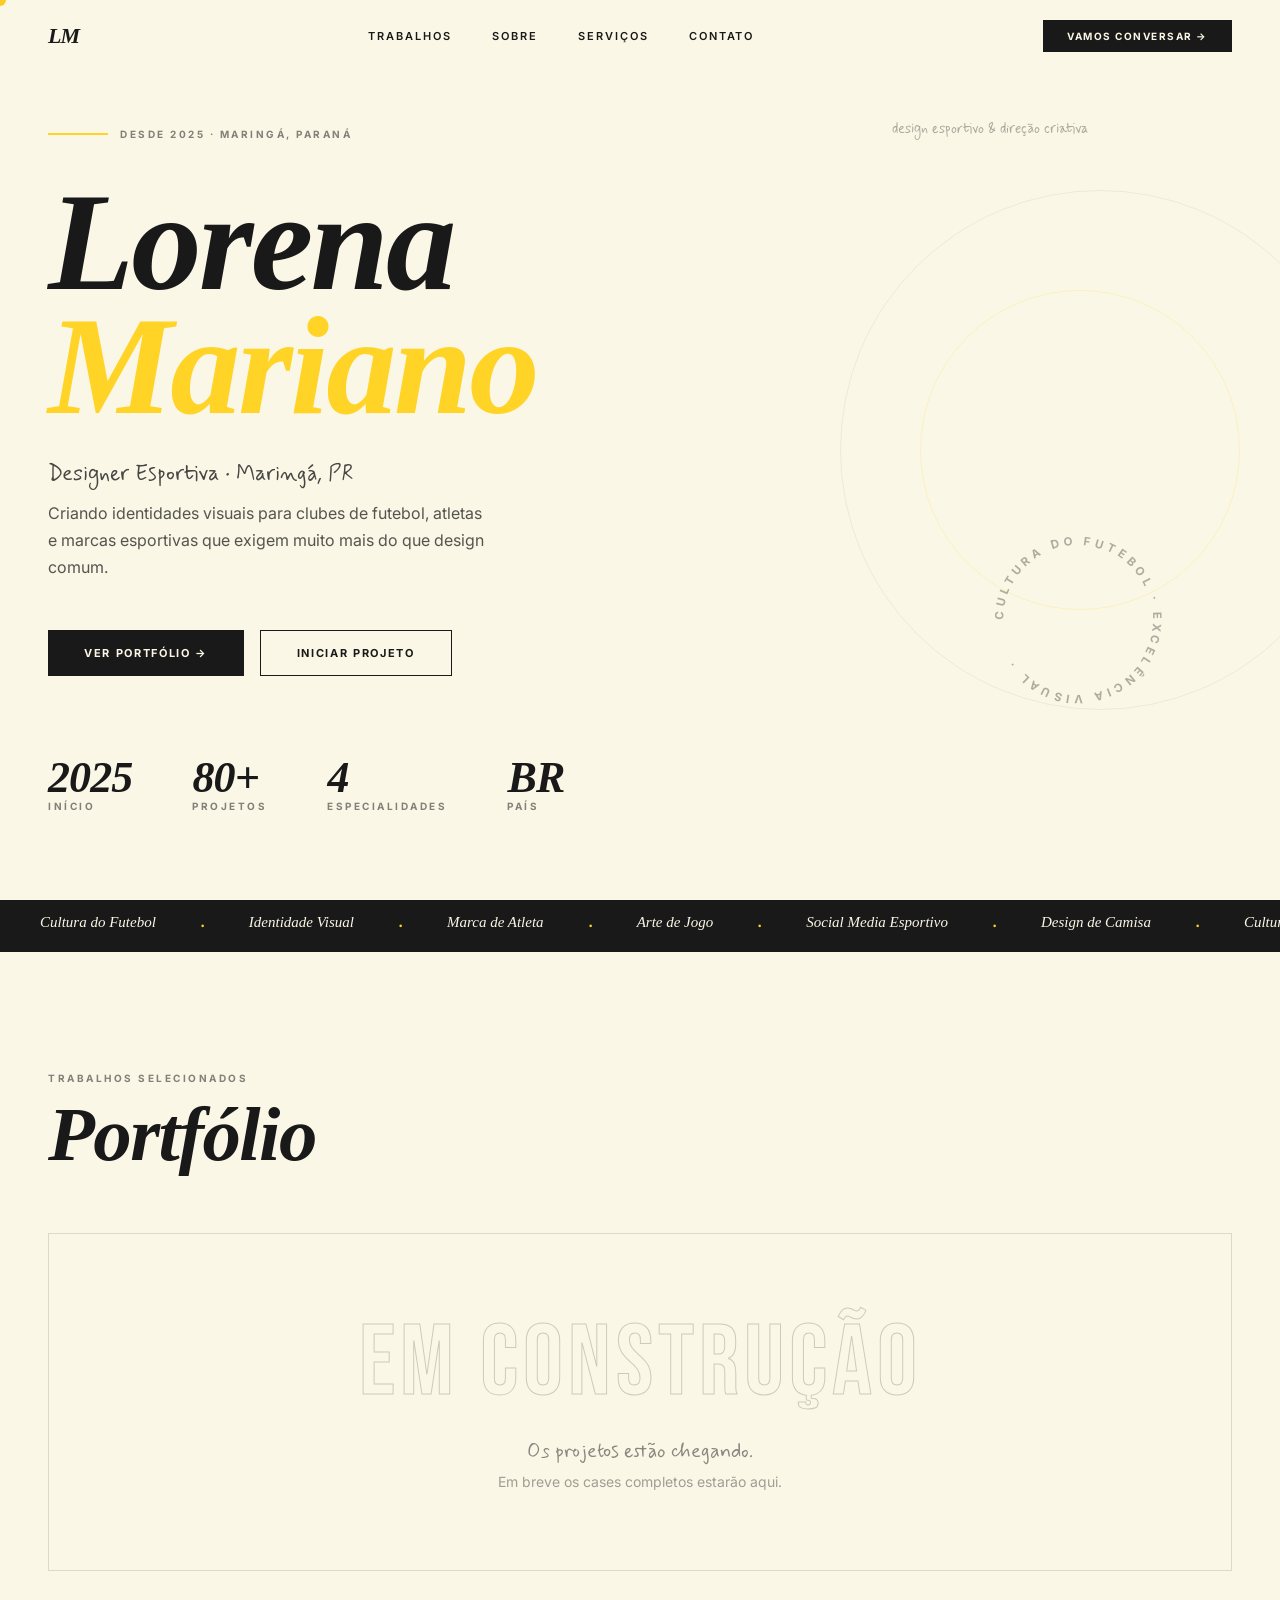
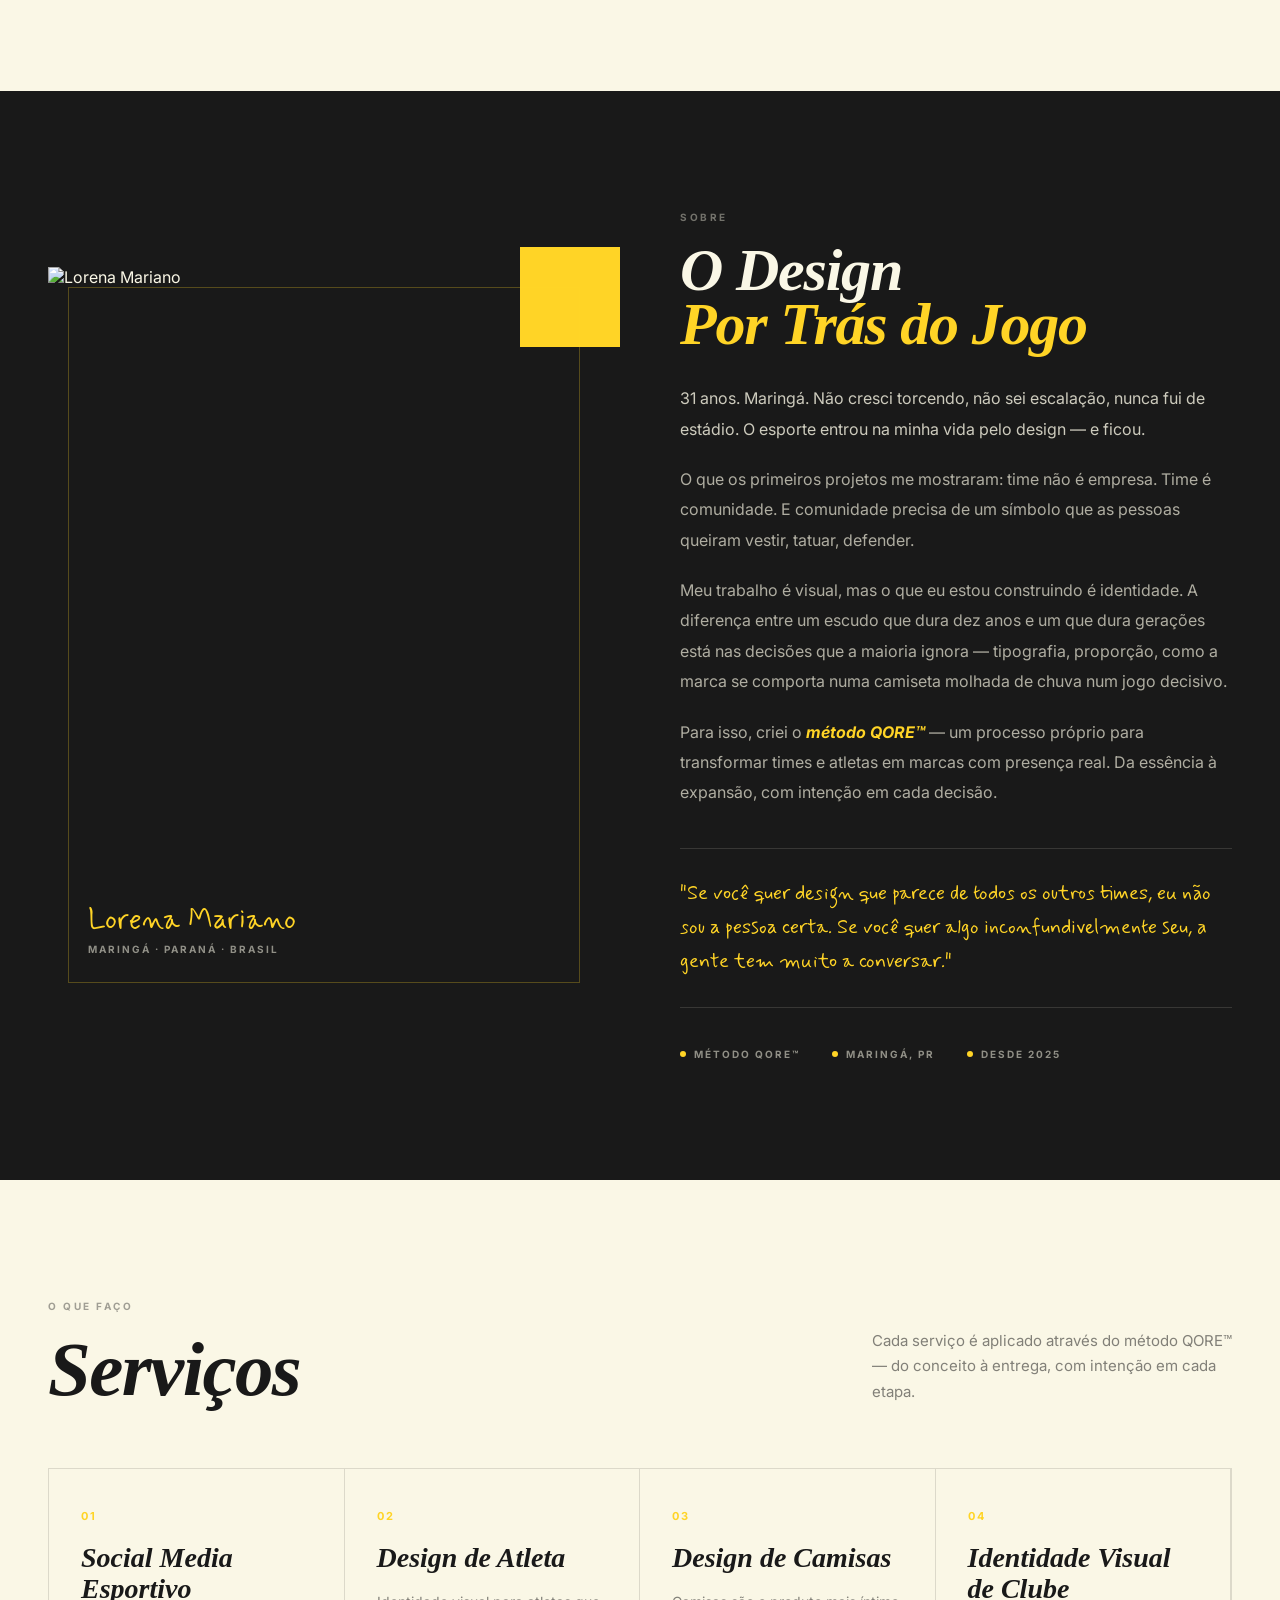
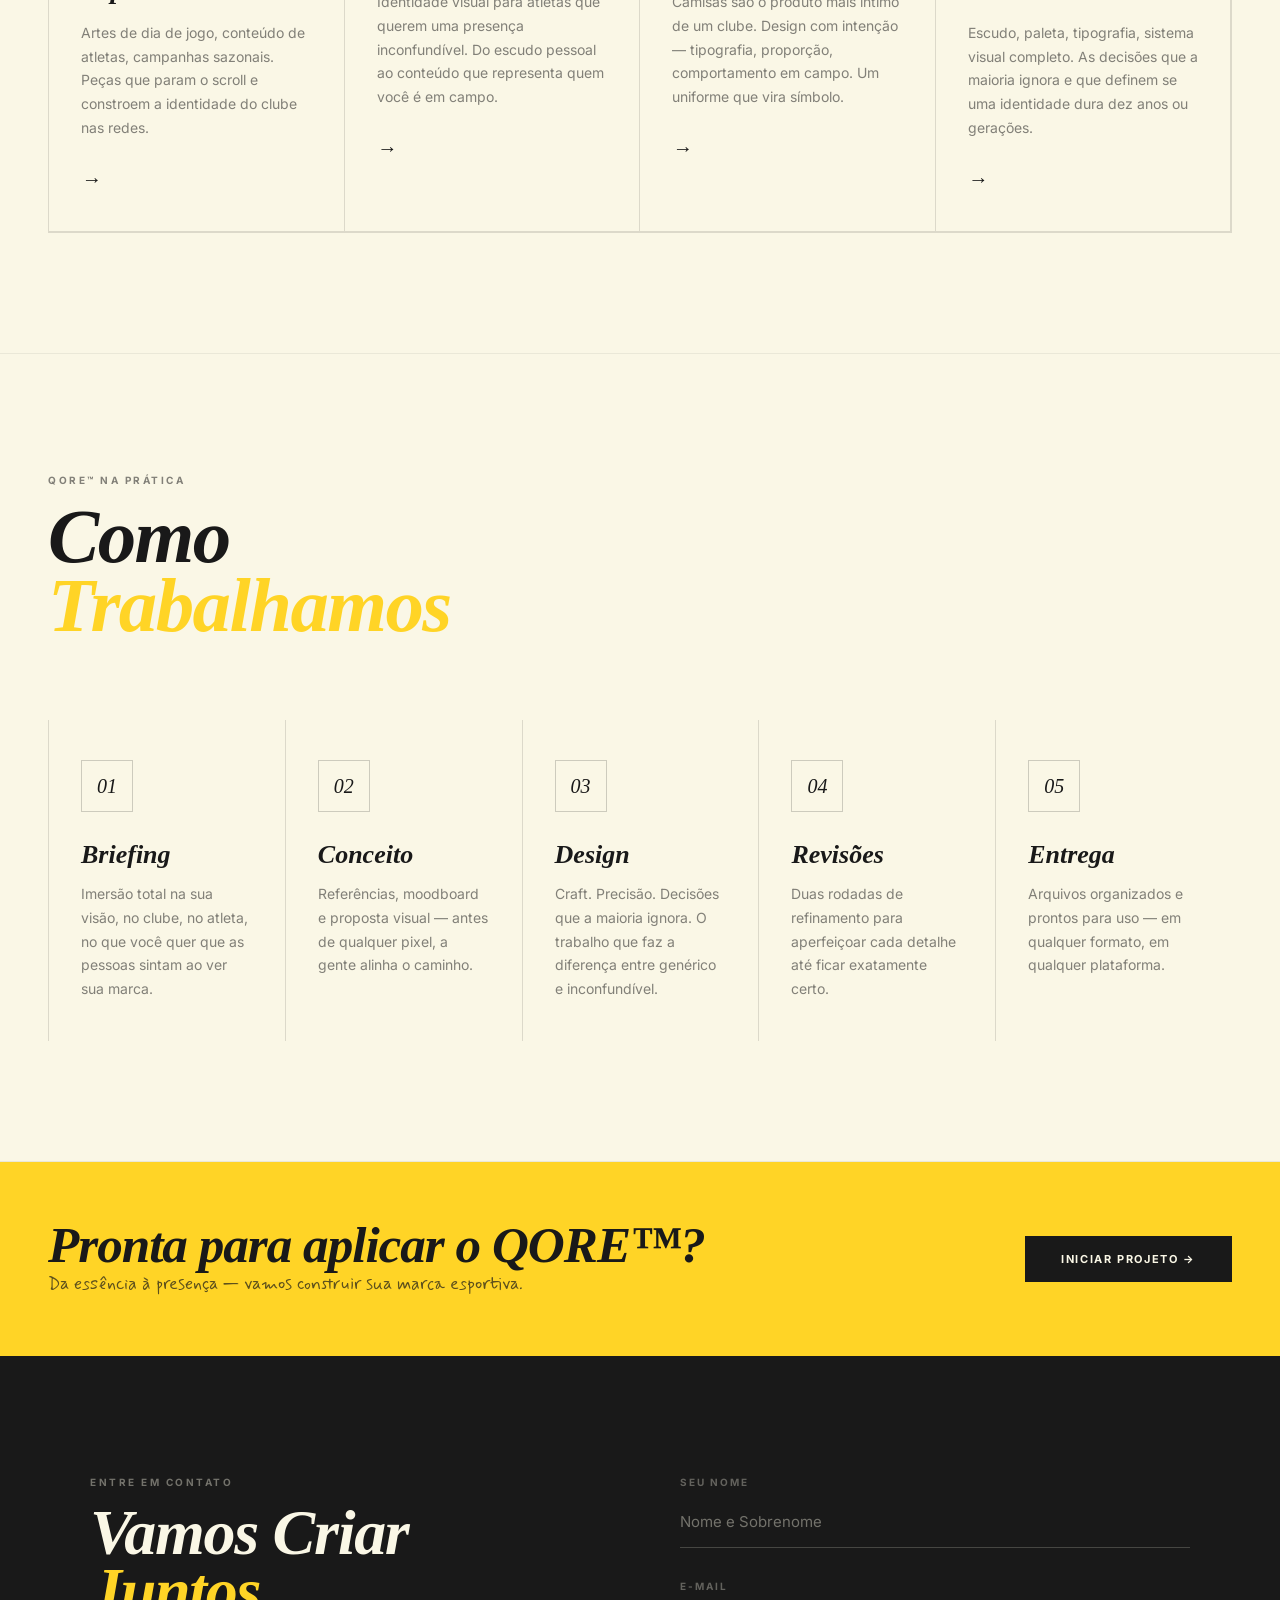
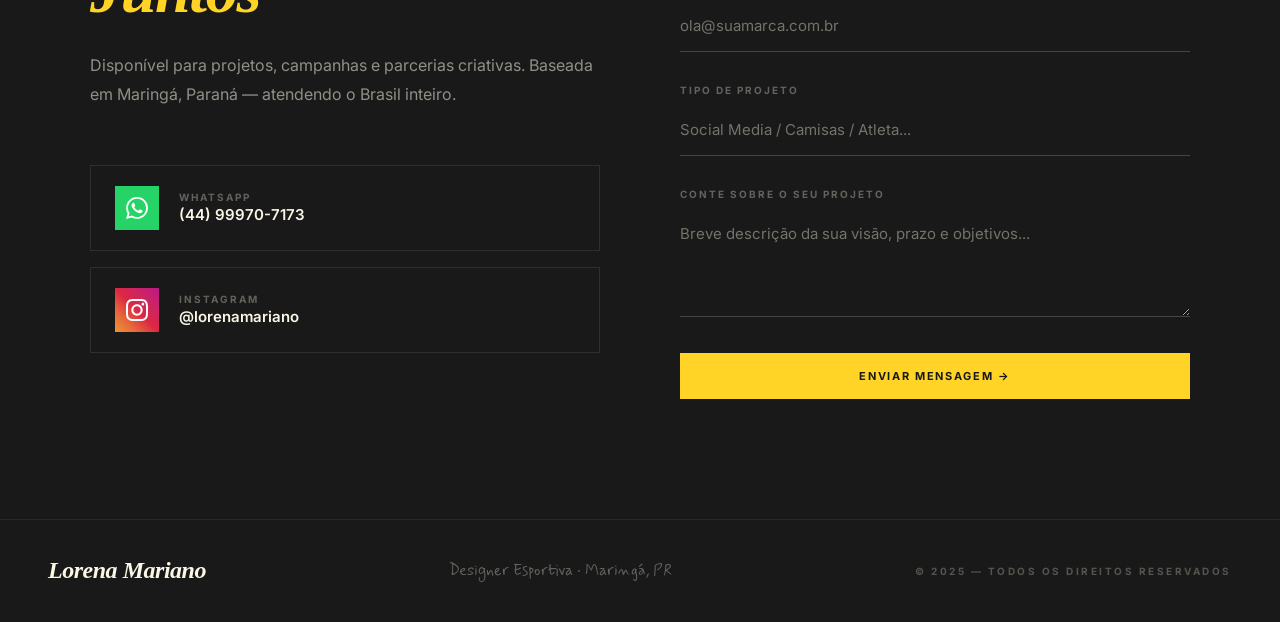
==== commit f4c0ecea: "Add files via upload" ====
--- a/index.html
+++ b/index.html
@@ -587,8 +587,8 @@
   </div>
 
   <div class="fade-in-up" style="margin-top:32px;max-width:560px;transition-delay:0.25s">
-    <p class="accent-font" style="font-size:22px;color:#191919;margin-bottom:12px;opacity:0.8">Designer Esportiva · Método QORE™</p>
-    <p style="font-size:16px;line-height:1.7;color:#191919bb;max-width:440px">Não é só design. É construção de marca esportiva através do método QORE™ — da essência à presença.</p>
+    <p class="accent-font" style="font-size:22px;color:#191919;margin-bottom:12px;opacity:0.8">Designer Esportiva · Maringá, PR</p>
+    <p style="font-size:16px;line-height:1.7;color:#191919bb;max-width:440px">Criando identidades visuais para clubes de futebol, atletas e marcas esportivas que exigem muito mais do que design comum.</p>
   </div>
 
   <div class="fade-in-up" style="display:flex;gap:16px;margin-top:48px;flex-wrap:wrap;transition-delay:0.4s">
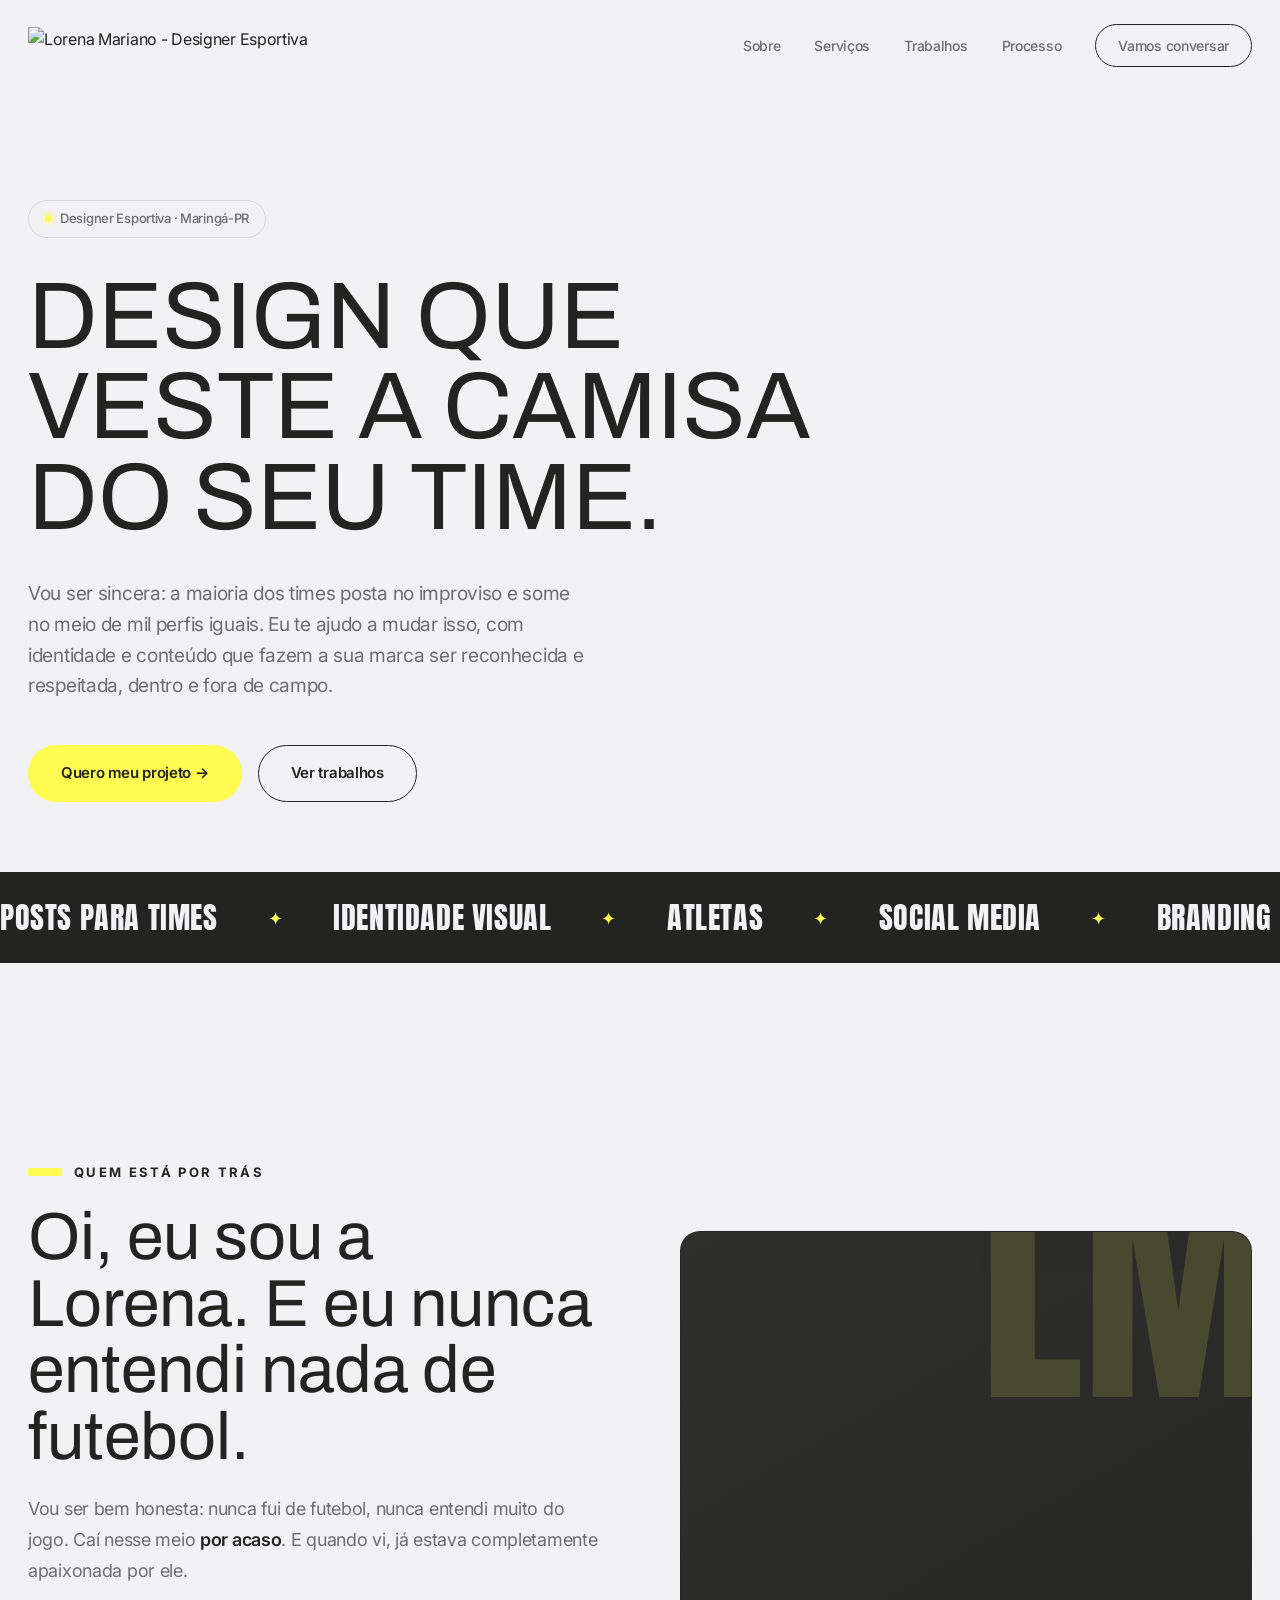
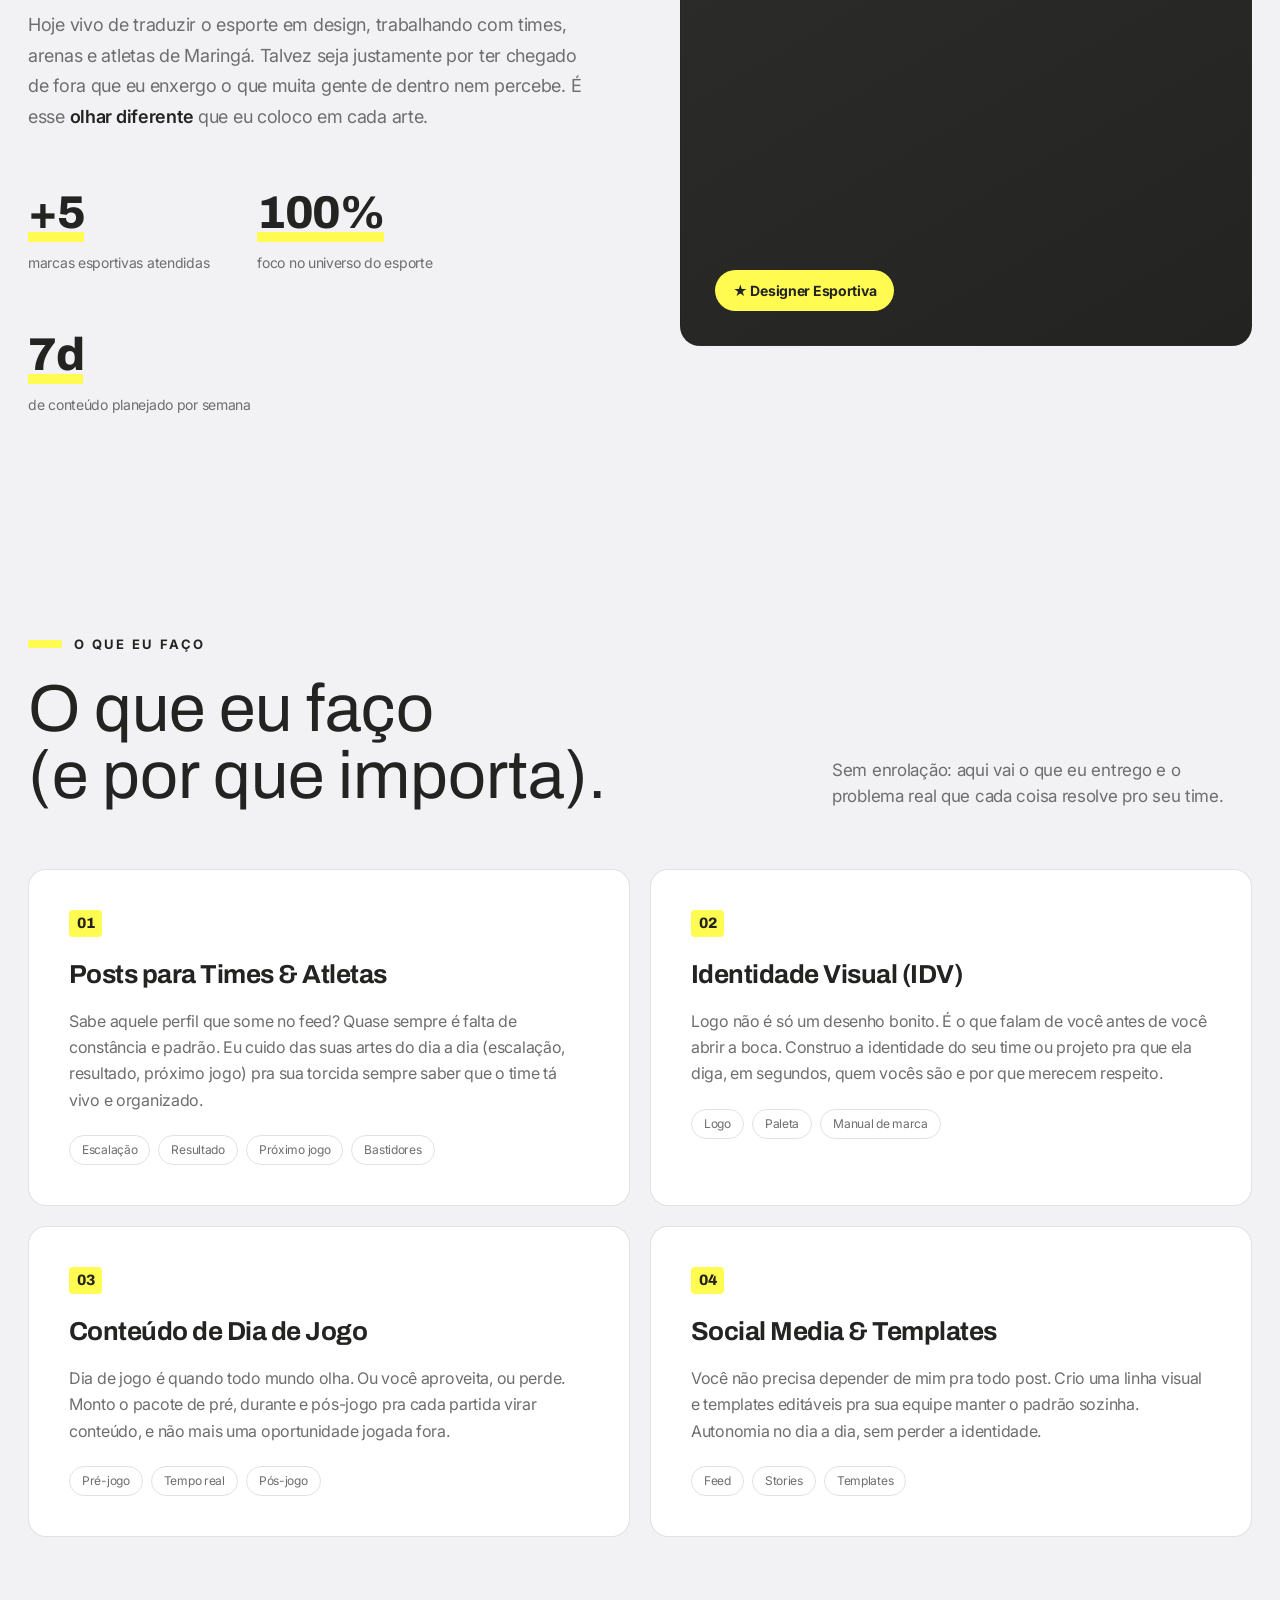
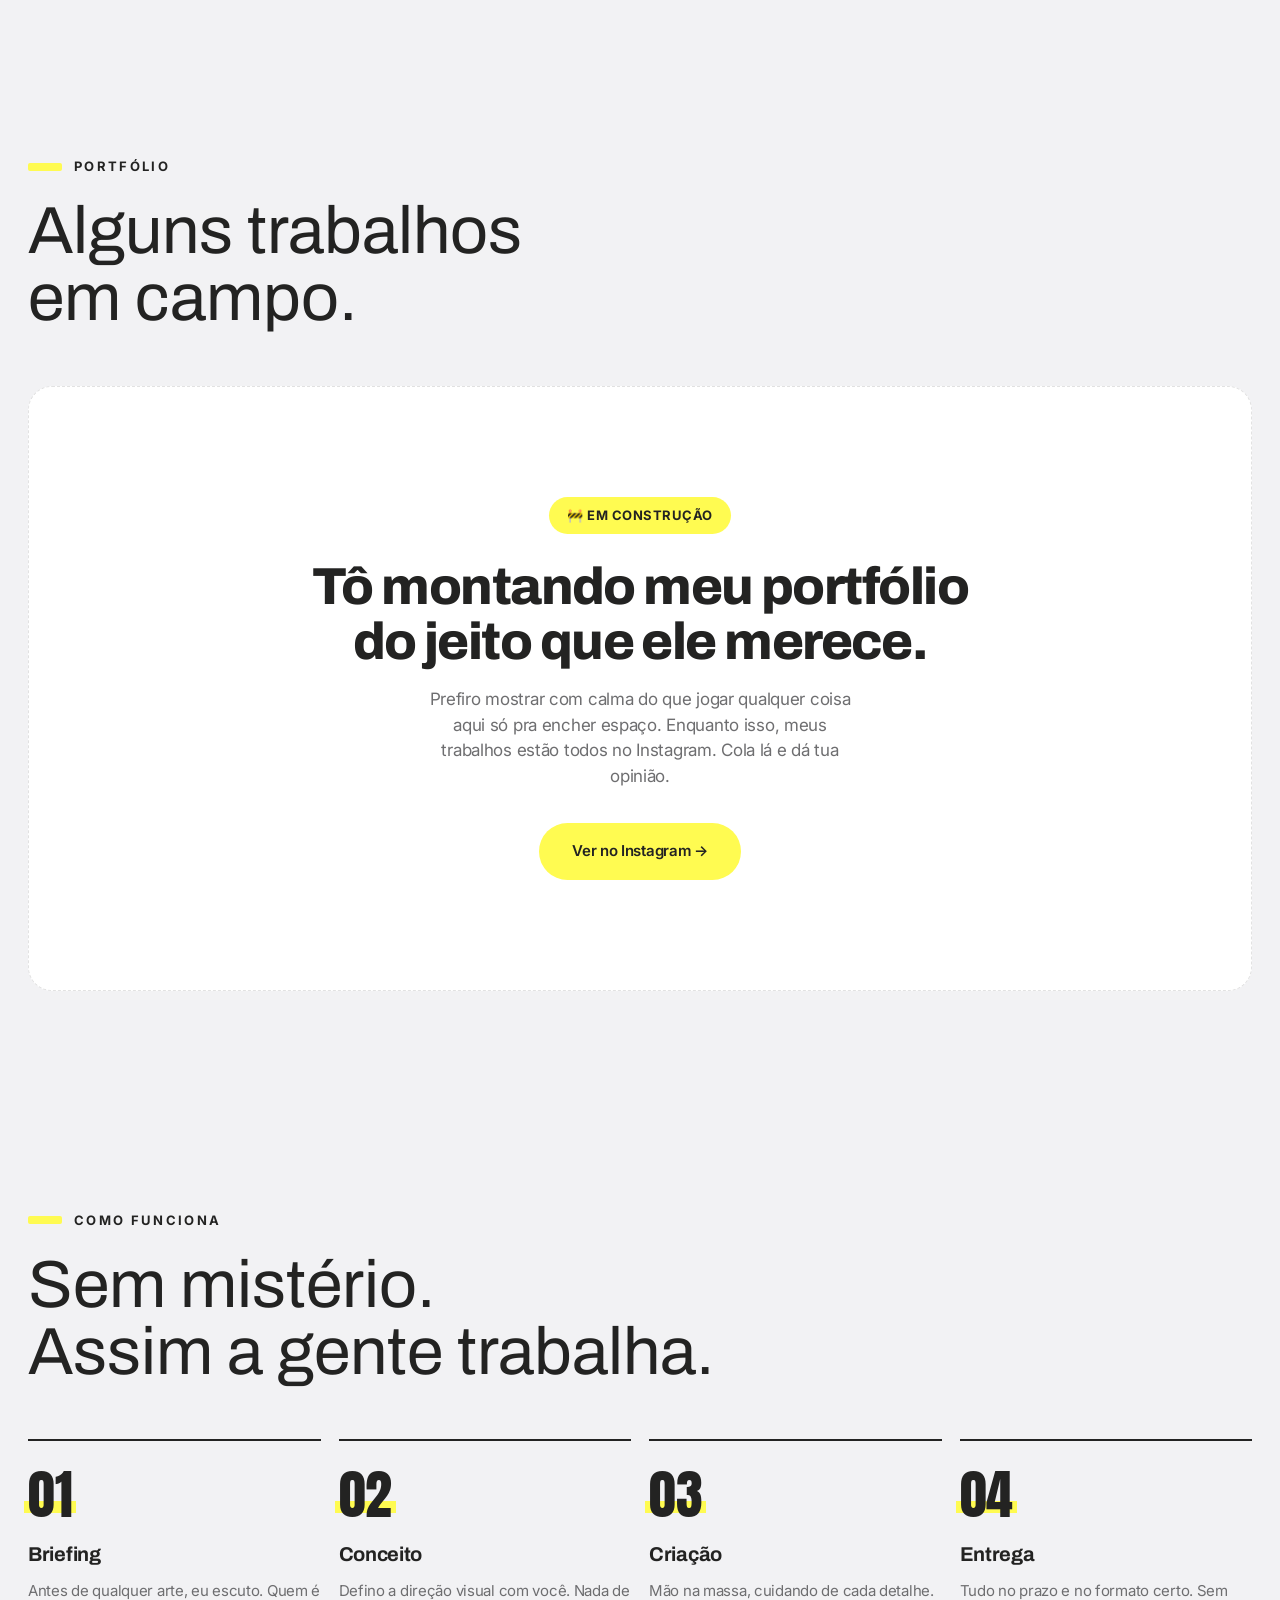
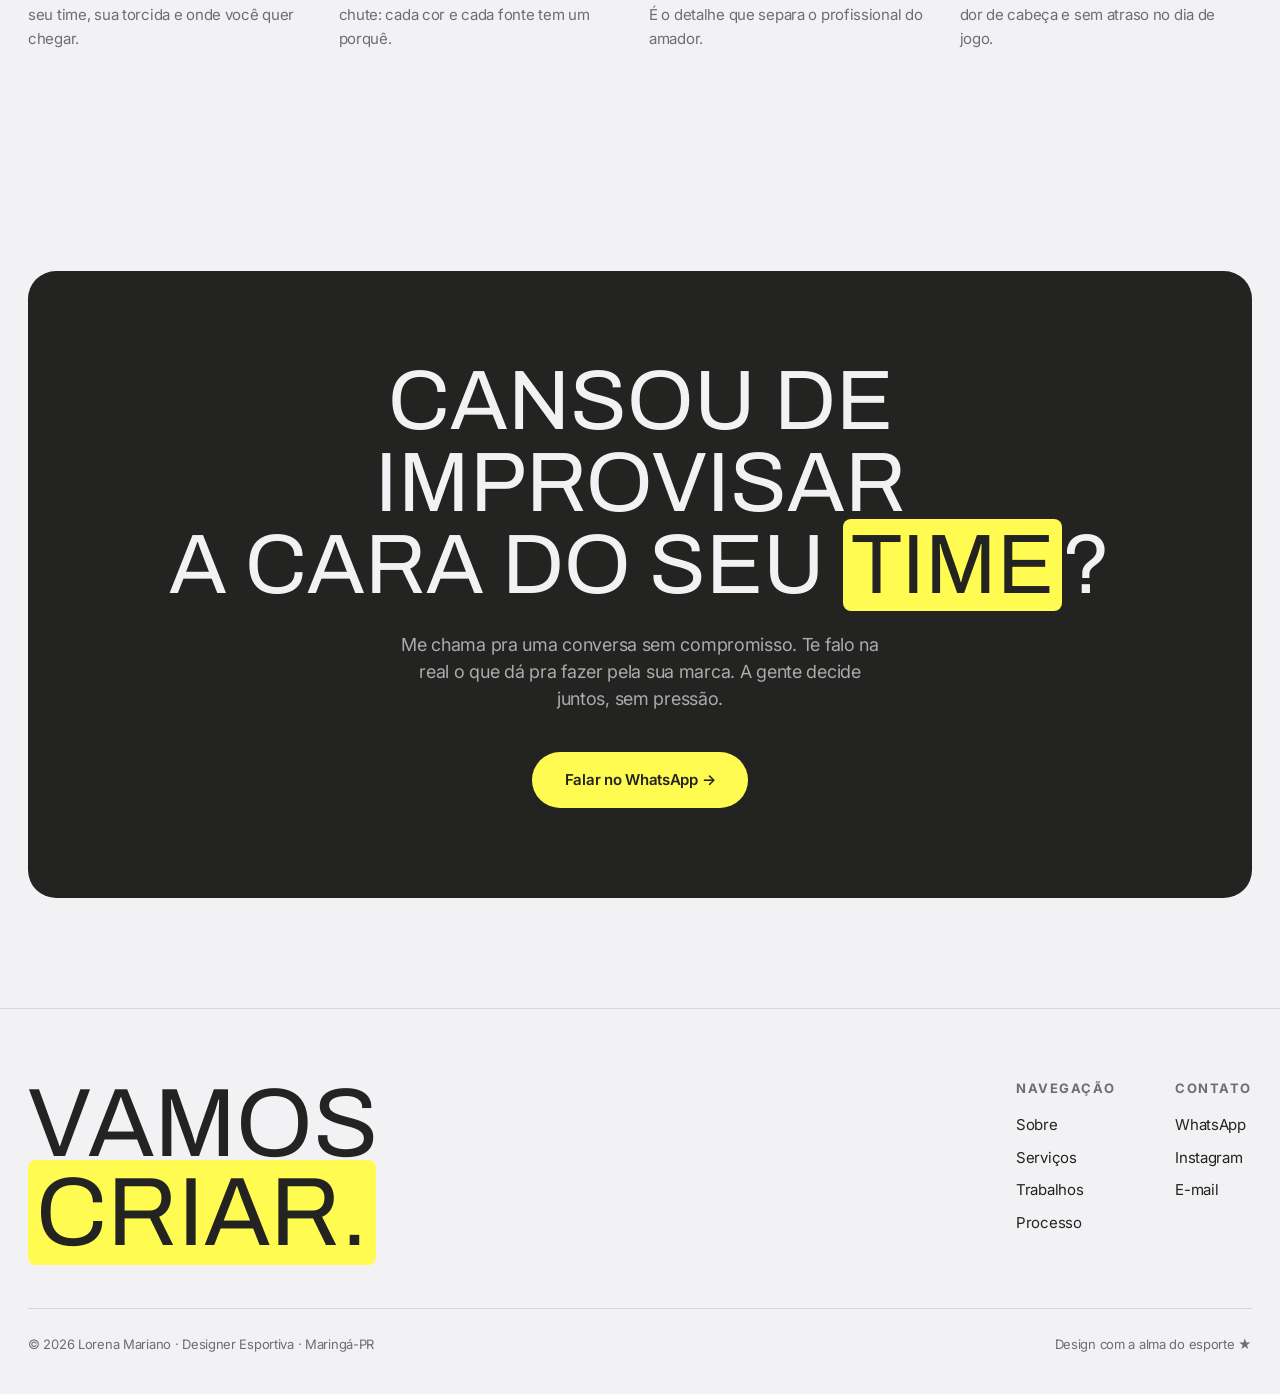
==== commit 0e62d3e7: "Add files via upload" ====
--- a/index.html
+++ b/index.html
@@ -1,967 +1,482 @@
 <!DOCTYPE html>
 <html lang="pt-BR">
 <head>
-  <meta charset="UTF-8" />
-  <meta name="viewport" content="width=device-width, initial-scale=1.0" />
-  <title>Lorena Mariano — Designer Esportiva</title>
-  <link rel="preconnect" href="https://fonts.googleapis.com" />
-  <link rel="preconnect" href="https://fonts.gstatic.com" crossorigin />
-  <link href="https://fonts.googleapis.com/css2?family=Inter:wght@300;400;500;600;700&family=Mynerve&family=Bebas+Neue&display=swap" rel="stylesheet" />
-  <style>
-    :root {
-      --bg: #faf7e6;
-      --bg-dark: #191919;
-      --accent: #ffd426;
-      --text: #191919;
+<meta charset="UTF-8" />
+<meta name="viewport" content="width=device-width, initial-scale=1.0" />
+<title>Lorena Mariano | Designer Esportiva</title>
+<meta name="description" content="Design esportivo para times e atletas: posts para redes sociais, identidade visual e conteúdo que fortalece a sua marca dentro e fora de campo." />
+
+<!-- Favicon -->
+<link rel="icon" type="image/png" href="favicon.png" />
+<link rel="apple-touch-icon" href="favicon.png" />
+
+<!-- Fonts -->
+<link rel="preconnect" href="https://fonts.googleapis.com" />
+<link rel="preconnect" href="https://fonts.gstatic.com" crossorigin />
+<link href="https://fonts.googleapis.com/css2?family=Anton&family=Archivo:wght@400;500;600;700;800;900&family=Inter:wght@300;400;500;600;700&display=swap" rel="stylesheet" />
+
+<style>
+  @font-face{
+    font-family:'Bootzy';
+    src:url('fonts/BootzyTM.ttf') format('truetype');
+    font-weight:normal;font-style:normal;font-display:swap;
+  }
+  :root{
+    --bg:#F2F2F4;          /* fundo */
+    --surface:#FFFFFF;     /* card claro */
+    --ink:#232322;         /* texto */
+    --muted:#6E6E70;       /* cinza secundário */
+    --line:rgba(35,35,34,0.13);
+    --accent:#FFFB51;      /* amarelo destaque */
+    --dark:#232322;        /* seções escuras */
+    --on-dark:#F2F2F4;
+    --maxw:1280px;
+  }
+
+  *{margin:0;padding:0;box-sizing:border-box}
+  html{scroll-behavior:smooth}
+  body{
+    background:var(--bg);
+    color:var(--ink);
+    font-family:'Inter',sans-serif;
+    font-weight:400;
+    letter-spacing:-0.018em;
+    -webkit-font-smoothing:antialiased;
+    overflow-x:hidden;
+    line-height:1.5;
+  }
+  a{color:inherit;text-decoration:none}
+  img{max-width:100%;display:block}
+  ::selection{background:var(--accent);color:var(--ink)}
+
+  .wrap{max-width:var(--maxw);margin:0 auto;padding:0 28px}
+
+  /* ---------- NAV ---------- */
+  header{
+    position:fixed;top:0;left:0;width:100%;z-index:100;
+    transition:background .4s ease, padding .4s ease;
+    padding:24px 0;
+  }
+  header.scrolled{
+    background:rgba(242,242,244,0.85);
+    backdrop-filter:blur(14px);
+    padding:14px 0;
+    border-bottom:1px solid var(--line);
+  }
+  .nav{display:flex;align-items:center;justify-content:space-between}
+  .logo{display:flex;align-items:center}
+  .logo img{height:38px;width:auto;display:block;transition:height .4s ease}
+  header.scrolled .logo img{height:30px}
+  .nav-links{display:flex;gap:34px;align-items:center}
+  .nav-links a{font-size:14px;color:var(--muted);font-weight:500;transition:color .25s}
+  .nav-links a:hover{color:var(--ink)}
+  .nav-cta{
+    border:1px solid var(--ink);border-radius:100px;padding:10px 22px;
+    font-size:14px;font-weight:600;color:var(--ink);
+    transition:all .3s ease;
+  }
+  .nav-cta:hover{background:var(--accent);border-color:var(--accent);color:var(--ink)}
+  .burger{display:none;flex-direction:column;gap:5px;cursor:pointer}
+  .burger span{width:26px;height:2px;background:var(--ink);transition:.3s}
+
+  /* ---------- HERO ---------- */
+  .hero{padding:200px 0 90px;position:relative}
+  .hero-tag{
+    display:inline-flex;align-items:center;gap:8px;
+    font-size:13px;color:var(--muted);font-weight:500;
+    border:1px solid var(--line);border-radius:100px;padding:8px 16px;margin-bottom:34px;
+  }
+  .hero-tag .dot{width:7px;height:7px;border-radius:50%;background:var(--accent);box-shadow:0 0 0 4px rgba(255,251,81,.25)}
+  .hero h1{
+    font-family:'Bootzy','Archivo',sans-serif;font-weight:normal;
+    font-size:clamp(42px,7.4vw,116px);line-height:.96;letter-spacing:0;
+    text-transform:uppercase;color:var(--ink);
+  }
+  .hero h1 .out{color:var(--ink)}
+  .hero h1 em{font-style:normal;color:var(--ink)}
+  .hero-sub{
+    max-width:560px;margin-top:34px;font-size:clamp(16px,1.5vw,20px);
+    color:var(--muted);font-weight:400;line-height:1.6;
+  }
+  .hero-actions{display:flex;gap:16px;margin-top:44px;flex-wrap:wrap}
+  .btn{
+    font-weight:600;font-size:15px;border-radius:100px;padding:16px 32px;
+    display:inline-flex;align-items:center;gap:10px;transition:all .3s ease;cursor:pointer;border:1px solid transparent;
+  }
+  .btn-primary{background:var(--accent);color:var(--ink)}
+  .btn-primary:hover{transform:translateY(-3px);box-shadow:0 14px 34px rgba(255,251,81,.5)}
+  .btn-ghost{border-color:var(--ink);color:var(--ink)}
+  .btn-ghost:hover{background:var(--ink);color:var(--on-dark)}
+
+  /* ---------- MARQUEE ---------- */
+  .marquee{
+    border-top:1px solid var(--line);border-bottom:1px solid var(--line);
+    padding:22px 0;margin-top:70px;overflow:hidden;white-space:nowrap;
+    background:var(--ink);
+  }
+  .marquee-track{display:inline-flex;gap:50px;animation:scroll 26s linear infinite}
+  .marquee-track span{
+    font-family:'Anton',sans-serif;font-size:30px;text-transform:uppercase;
+    letter-spacing:.02em;color:var(--on-dark);display:inline-flex;align-items:center;gap:50px;
+  }
+  .marquee-track span::after{content:"✦";color:var(--accent);font-size:18px}
+  @keyframes scroll{to{transform:translateX(-50%)}}
+
+  /* ---------- SECTION SHELL ---------- */
+  section{padding:110px 0}
+  .eyebrow{
+    font-size:13px;letter-spacing:.18em;text-transform:uppercase;color:var(--ink);
+    font-weight:700;margin-bottom:22px;display:flex;align-items:center;gap:12px;
+  }
+  .eyebrow::before{content:"";width:34px;height:8px;background:var(--accent);border-radius:2px}
+  .h2{
+    font-family:'Bootzy','Archivo',sans-serif;font-weight:normal;
+    font-size:clamp(38px,5.2vw,74px);line-height:1.0;letter-spacing:0;
+  }
+
+  /* ---------- ABOUT ---------- */
+  .about-grid{display:grid;grid-template-columns:1fr 1fr;gap:80px;align-items:center}
+  .about-text p{color:var(--muted);font-size:18px;font-weight:400;margin-top:24px;line-height:1.7}
+  .about-text p strong{color:var(--ink);font-weight:600}
+  .stats{display:flex;gap:48px;margin-top:46px;flex-wrap:wrap}
+  .stat .num{font-family:'Archivo',sans-serif;font-weight:800;font-size:46px;color:var(--ink);letter-spacing:-.03em;position:relative;display:inline-block}
+  .stat .num::after{content:"";position:absolute;left:0;right:0;bottom:6px;height:10px;background:var(--accent);z-index:-1}
+  .stat .lbl{font-size:14px;color:var(--muted);margin-top:4px}
+  .about-visual{
+    aspect-ratio:4/5;border-radius:20px;
+    background:linear-gradient(150deg,#2f2f2e,#232322);
+    position:relative;overflow:hidden;border:1px solid var(--line);
+    display:flex;align-items:flex-end;padding:34px;
+  }
+  .about-visual::before{
+    content:"LM";font-family:'Anton',sans-serif;font-size:clamp(120px,20vw,300px);
+    color:var(--accent);opacity:.14;position:absolute;top:-10%;right:-4%;line-height:1;
+  }
+  .about-visual .badge{
+    background:var(--accent);color:var(--ink);font-weight:700;font-size:14px;
+    padding:10px 18px;border-radius:100px;position:relative;z-index:2;
+  }
+
+  /* ---------- SERVICES ---------- */
+  .services-head{display:flex;justify-content:space-between;align-items:flex-end;gap:30px;flex-wrap:wrap;margin-bottom:60px}
+  .services-head p{max-width:420px;color:var(--muted);font-weight:400;font-size:17px}
+  .svc-grid{display:grid;grid-template-columns:repeat(2,1fr);gap:20px}
+  .svc{
+    border:1px solid var(--line);border-radius:18px;padding:40px;
+    background:var(--surface);transition:all .35s ease;position:relative;overflow:hidden;
+  }
+  .svc::after{
+    content:"";position:absolute;left:0;top:0;height:5px;width:100%;background:var(--accent);
+    transform:scaleX(0);transform-origin:left;transition:transform .35s ease;
+  }
+  .svc:hover{transform:translateY(-6px);box-shadow:0 18px 40px rgba(35,35,34,.10)}
+  .svc:hover::after{transform:scaleX(1)}
+  .svc .idx{font-family:'Archivo',sans-serif;font-weight:800;font-size:15px;color:var(--ink);background:var(--accent);display:inline-block;padding:2px 8px;border-radius:4px}
+  .svc h3{font-family:'Archivo',sans-serif;font-weight:700;font-size:26px;margin:18px 0 14px;letter-spacing:-.02em}
+  .svc p{color:var(--muted);font-weight:400;font-size:16px;line-height:1.65}
+  .svc .tags{display:flex;flex-wrap:wrap;gap:8px;margin-top:22px}
+  .svc .tags span{font-size:12px;color:var(--muted);border:1px solid var(--line);border-radius:100px;padding:5px 12px}
+
+  /* ---------- WORK ---------- */
+  .work-grid{display:grid;grid-template-columns:repeat(3,1fr);gap:18px;margin-top:54px}
+  .work-item{
+    aspect-ratio:1/1;border-radius:16px;overflow:hidden;position:relative;
+    border:1px solid var(--line);display:flex;align-items:flex-end;padding:24px;cursor:pointer;
+    transition:transform .4s ease;
+  }
+  .work-item:hover{transform:scale(1.015)}
+  .work-item .lbl{position:relative;z-index:2;font-family:'Archivo',sans-serif;font-weight:700;font-size:19px;color:#fff}
+  .work-item .cat{position:relative;z-index:2;font-size:12px;color:rgba(255,255,255,.78);display:block;margin-top:4px}
+  .work-item::before{content:"";position:absolute;inset:0;background:linear-gradient(180deg,transparent 40%,rgba(0,0,0,.6))}
+  .w1{background:linear-gradient(135deg,#3a3a38,#1a1a19)}
+  .w2{background:linear-gradient(135deg,#48473f,#23231f)}
+  .w3{background:linear-gradient(135deg,#4a4733,#23231a)}
+  .w4{background:linear-gradient(135deg,#3d3d3c,#202020)}
+  .w5{background:linear-gradient(135deg,#454440,#222220)}
+  .w6{background:linear-gradient(135deg,#353535,#181818)}
+  .work-note{text-align:center;margin-top:40px;color:var(--muted);font-size:14px}
+
+  /* ---------- WORK / EM CONSTRUÇÃO ---------- */
+  .work-soon{
+    margin-top:54px;border:1.5px dashed var(--line);border-radius:24px;
+    background:var(--surface);padding:clamp(56px,9vw,110px) 28px;text-align:center;
+  }
+  .work-soon .pill{
+    display:inline-flex;align-items:center;gap:9px;background:var(--accent);color:var(--ink);
+    font-weight:700;font-size:13px;letter-spacing:.04em;text-transform:uppercase;
+    padding:9px 18px;border-radius:100px;margin-bottom:26px;
+  }
+  .work-soon h3{
+    font-family:'Archivo',sans-serif;font-weight:800;letter-spacing:-.03em;
+    font-size:clamp(28px,4.4vw,52px);line-height:1.05;
+  }
+  .work-soon p{max-width:440px;margin:18px auto 0;color:var(--muted);font-weight:400;font-size:17px}
+  .work-soon .btn{margin-top:34px}
+
+  /* ---------- PROCESS ---------- */
+  .proc-grid{display:grid;grid-template-columns:repeat(4,1fr);gap:18px;margin-top:54px}
+  .proc{border-top:2px solid var(--ink);padding-top:26px}
+  .proc .step{font-family:'Anton',sans-serif;font-size:54px;color:var(--ink);line-height:1;position:relative;display:inline-block}
+  .proc .step::after{content:"";position:absolute;left:-4px;right:-4px;bottom:8px;height:12px;background:var(--accent);z-index:-1}
+  .proc h4{font-family:'Archivo',sans-serif;font-weight:700;font-size:20px;margin:16px 0 10px}
+  .proc p{color:var(--muted);font-weight:400;font-size:15px;line-height:1.6}
+
+  /* ---------- CTA ---------- */
+  .cta{
+    background:var(--dark);color:var(--on-dark);border-radius:28px;
+    padding:clamp(48px,7vw,96px);text-align:center;position:relative;overflow:hidden;
+  }
+  .cta h2{
+    font-family:'Bootzy','Archivo',sans-serif;font-weight:normal;text-transform:uppercase;
+    font-size:clamp(40px,6.6vw,98px);line-height:.97;letter-spacing:0;
+  }
+  .cta h2 .hl{background:var(--accent);color:var(--ink);padding:0 .1em;border-radius:8px}
+  .cta p{max-width:480px;margin:24px auto 40px;color:rgba(242,242,244,.66);font-size:18px;font-weight:400}
+  .cta .btn-primary{background:var(--accent);color:var(--ink)}
+  .cta .btn-primary:hover{box-shadow:0 14px 34px rgba(255,251,81,.45)}
+
+  /* ---------- FOOTER ---------- */
+  footer{padding:70px 0 40px;border-top:1px solid var(--line)}
+  .foot-top{display:flex;justify-content:space-between;gap:40px;flex-wrap:wrap;margin-bottom:50px}
+  .foot-big{font-family:'Bootzy','Archivo',sans-serif;font-weight:normal;font-size:clamp(46px,7.6vw,104px);text-transform:uppercase;letter-spacing:0;line-height:.92}
+  .foot-big span{background:var(--accent);padding:0 .08em;border-radius:8px}
+  .foot-links{display:flex;gap:60px;flex-wrap:wrap}
+  .foot-col h5{font-size:13px;letter-spacing:.12em;text-transform:uppercase;color:var(--muted);margin-bottom:16px}
+  .foot-col a{display:block;color:var(--ink);font-size:15px;margin-bottom:10px;transition:color .25s}
+  .foot-col a:hover{color:var(--muted)}
+  .foot-bottom{display:flex;justify-content:space-between;flex-wrap:wrap;gap:16px;color:var(--muted);font-size:13px;border-top:1px solid var(--line);padding-top:26px}
+
+  /* ---------- REVEAL ---------- */
+  .reveal{opacity:0;transform:translateY(34px);transition:opacity .8s ease, transform .8s ease}
+  .reveal.in{opacity:1;transform:none}
+
+  /* ---------- RESPONSIVE ---------- */
+  @media(max-width:900px){
+    .about-grid{grid-template-columns:1fr;gap:48px}
+    .svc-grid{grid-template-columns:1fr}
+    .work-grid{grid-template-columns:repeat(2,1fr)}
+    .proc-grid{grid-template-columns:repeat(2,1fr)}
+    .nav-links{
+      position:fixed;top:0;right:0;height:100vh;width:74%;max-width:320px;
+      background:var(--surface);flex-direction:column;justify-content:center;gap:30px;
+      transform:translateX(100%);transition:transform .4s ease;border-left:1px solid var(--line);z-index:90;
     }
-
-    * { margin: 0; padding: 0; box-sizing: border-box; }
-
-    html { scroll-behavior: smooth; }
-
-    body {
-      background: var(--bg);
-      color: var(--text);
-      font-family: 'Inter', sans-serif;
-      overflow-x: hidden;
-      cursor: none;
-    }
-
-    ::-webkit-scrollbar { width: 3px; }
-    ::-webkit-scrollbar-track { background: var(--bg); }
-    ::-webkit-scrollbar-thumb { background: var(--accent); }
-
-    /* ── CURSOR ── */
-    #cursor {
-      width: 12px; height: 12px;
-      border-radius: 50%;
-      background: var(--accent);
-      position: fixed;
-      pointer-events: none;
-      z-index: 99999;
-      transform: translate(-50%, -50%);
-      mix-blend-mode: multiply;
-      transition: width 0.2s, height 0.2s;
-    }
-    #cursor-ring {
-      width: 36px; height: 36px;
-      border: 1.5px solid var(--text);
-      border-radius: 50%;
-      position: fixed;
-      pointer-events: none;
-      z-index: 99998;
-      transform: translate(-50%, -50%);
-    }
-
-    /* ── TYPOGRAPHY ── */
-    .headline {
-      font-family: 'Times New Roman', serif;
-      font-style: italic;
-      font-weight: 700;
-      line-height: 0.9;
-      letter-spacing: -0.02em;
-    }
-    .accent-font { font-family: 'Mynerve', cursive; }
-    .tag {
-      font-size: 10px;
-      font-weight: 700;
-      letter-spacing: 0.2em;
-      text-transform: uppercase;
-      font-family: 'Inter', sans-serif;
-    }
-    .section-label {
-      font-size: 10px;
-      font-weight: 700;
-      letter-spacing: 0.25em;
-      text-transform: uppercase;
-      color: #19191988;
-      font-family: 'Inter', sans-serif;
-    }
-
-    /* ── BUTTONS ── */
-    .btn-primary {
-      background: var(--text);
-      color: var(--bg);
-      font-family: 'Inter', sans-serif;
-      font-size: 11px;
-      font-weight: 700;
-      letter-spacing: 0.15em;
-      text-transform: uppercase;
-      padding: 16px 36px;
-      border: none;
-      cursor: none;
-      transition: background 0.25s, color 0.25s, transform 0.2s;
-      display: inline-block;
-      text-decoration: none;
-    }
-    .btn-primary:hover { background: var(--accent); color: var(--text); transform: translateY(-2px); }
-
-    .btn-outline {
-      background: transparent;
-      color: var(--text);
-      font-family: 'Inter', sans-serif;
-      font-size: 11px;
-      font-weight: 700;
-      letter-spacing: 0.15em;
-      text-transform: uppercase;
-      padding: 15px 36px;
-      border: 1.5px solid var(--text);
-      cursor: none;
-      transition: background 0.25s, color 0.25s, transform 0.2s;
-      display: inline-block;
-      text-decoration: none;
-    }
-    .btn-outline:hover { background: var(--text); color: var(--bg); transform: translateY(-2px); }
-
-    /* ── ANIMATIONS ── */
-    @keyframes fadeUp {
-      from { opacity: 0; transform: translateY(40px); }
-      to   { opacity: 1; transform: translateY(0); }
-    }
-    @keyframes fadeIn {
-      from { opacity: 0; }
-      to   { opacity: 1; }
-    }
-    @keyframes ticker {
-      from { transform: translateX(0); }
-      to   { transform: translateX(-50%); }
-    }
-    @keyframes float {
-      0%, 100% { transform: translateY(0) rotate(-8deg); }
-      50%       { transform: translateY(-12px) rotate(-8deg); }
-    }
-    @keyframes spin-slow {
-      from { transform: rotate(0deg); }
-      to   { transform: rotate(360deg); }
-    }
-    @keyframes slideRight {
-      from { transform: scaleX(0); }
-      to   { transform: scaleX(1); }
-    }
-
-    .fade-in-up {
-      opacity: 0;
-      transform: translateY(36px);
-      transition: opacity 0.75s ease, transform 0.75s ease;
-    }
-    .fade-in-up.visible {
-      opacity: 1;
-      transform: translateY(0);
-    }
-
-    /* ── NAV ── */
-    nav {
-      position: fixed;
-      top: 0; left: 0; right: 0;
-      z-index: 100;
-      padding: 0 48px;
-      height: 72px;
-      display: flex;
-      align-items: center;
-      justify-content: space-between;
-      transition: background 0.3s, backdrop-filter 0.3s;
-    }
-    nav.scrolled {
-      background: #faf7e6ee;
-      backdrop-filter: blur(12px);
-      border-bottom: 1px solid #19191911;
-    }
-    .nav-logo { font-family: 'Times New Roman', serif; font-style: italic; font-weight: 700; font-size: 22px; letter-spacing: -1px; cursor: none; }
-    .nav-links { display: flex; gap: 40px; align-items: center; }
-    .nav-link {
-      font-family: 'Inter', sans-serif;
-      font-size: 11px;
-      font-weight: 600;
-      letter-spacing: 0.18em;
-      text-transform: uppercase;
-      color: var(--text);
-      text-decoration: none;
-      transition: color 0.2s;
-      cursor: none;
-    }
-    .nav-link:hover { color: var(--accent); }
-
-    /* ── HERO ── */
-    #home {
-      min-height: 100vh;
-      display: flex;
-      flex-direction: column;
-      justify-content: center;
-      padding: 120px 48px 80px;
-      position: relative;
-      overflow: hidden;
-    }
-    .hero-circle-1 {
-      position: absolute; right: -80px; top: 50%; transform: translateY(-50%);
-      width: 520px; height: 520px; border-radius: 50%;
-      border: 1px solid #1919190f; pointer-events: none;
-    }
-    .hero-circle-2 {
-      position: absolute; right: 40px; top: 50%; transform: translateY(-50%);
-      width: 320px; height: 320px; border-radius: 50%;
-      border: 1px solid #ffd42633; pointer-events: none;
-    }
-    .hero-float-text {
-      position: absolute; top: 120px; right: 15%;
-      font-family: 'Mynerve', cursive; font-size: 14px;
-      color: var(--text); opacity: 0.35;
-      animation: float 5s ease-in-out infinite;
-      pointer-events: none;
-    }
-    .hero-spin {
-      position: absolute; bottom: 20%; right: 8%;
-      width: 200px; height: 200px;
-      animation: spin-slow 20s linear infinite;
-      pointer-events: none;
-    }
-    .hero-title { font-size: clamp(64px, 11vw, 160px); color: var(--text); line-height: 0.88; }
-    .hero-title span { color: var(--accent); }
-    .hero-divider {
-      width: 60px; height: 2px;
-      background: var(--accent);
-      display: inline-block;
-      transform-origin: left;
-      animation: slideRight 0.8s 0.3s ease both;
-    }
-    .hero-stats { display: flex; gap: 60px; margin-top: 80px; flex-wrap: wrap; }
-    .stat-num { font-family: 'Times New Roman', serif; font-style: italic; font-weight: 700; font-size: 44px; line-height: 1; }
-
-    /* ── TICKER ── */
-    .ticker-wrap {
-      overflow: hidden;
-      padding: 14px 0;
-      background: var(--text);
-    }
-    .ticker-inner {
-      display: flex;
-      width: max-content;
-      animation: ticker 24s linear infinite;
-      white-space: nowrap;
-    }
-    .ticker-item {
-      font-family: 'Times New Roman', serif;
-      font-style: italic;
-      font-size: 15px;
-      color: var(--bg);
-      padding: 0 40px;
-    }
-    .ticker-dot { color: var(--accent); font-size: 20px; padding: 0 4px; }
-
-    /* ── PORTFOLIO ── */
-    #work { padding: 120px 48px; background: var(--bg); }
-    .filter-bar { display: flex; gap: 8px; flex-wrap: wrap; }
-    .filter-btn {
-      padding: 10px 18px;
-      font-size: 10px; font-weight: 700;
-      letter-spacing: 0.15em; text-transform: uppercase;
-      font-family: 'Inter', sans-serif;
-      border: 1px solid #19191933;
-      background: transparent;
-      color: var(--text);
-      cursor: none;
-      transition: all 0.2s;
-    }
-    .filter-btn.active {
-      background: var(--text);
-      color: var(--bg);
-      border-color: var(--text);
-    }
-    .portfolio-grid {
-      display: grid;
-      grid-template-columns: repeat(auto-fill, minmax(300px, 1fr));
-      gap: 16px;
-      grid-auto-rows: 260px;
-      margin-top: 48px;
-    }
-    .project-card {
-      position: relative;
-      overflow: hidden;
-      cursor: none;
-      background: var(--text);
-    }
-    .project-card.tall { grid-row: span 2; }
-    .card-img {
-      width: 100%; height: 100%;
-      object-fit: cover;
-      display: block;
-      transition: transform 0.6s cubic-bezier(0.25,0.46,0.45,0.94);
-      filter: grayscale(20%);
-    }
-    .project-card:hover .card-img { transform: scale(1.06); }
-    .card-overlay {
-      position: absolute; inset: 0;
-      background: linear-gradient(135deg, #ffd426ee 0%, #191919cc 100%);
-      opacity: 0;
-      transition: opacity 0.4s ease;
-      display: flex; flex-direction: column;
-      justify-content: flex-end;
-      padding: 28px;
-    }
-    .project-card:hover .card-overlay { opacity: 1; }
-    .card-arrow {
-      position: absolute; top: 20px; right: 20px;
-      width: 44px; height: 44px;
-      background: var(--bg);
-      display: flex; align-items: center; justify-content: center;
-      font-size: 20px;
-      transform: translate(8px, -8px);
-      opacity: 0;
-      transition: transform 0.3s, opacity 0.3s;
-    }
-    .project-card:hover .card-arrow { transform: translate(0,0); opacity: 1; }
-
-    /* ── ABOUT ── */
-    #about { padding: 120px 48px; background: var(--bg-dark); color: var(--bg); }
-    .about-grid { max-width: 1200px; margin: 0 auto; display: grid; grid-template-columns: 1fr 1fr; gap: 80px; align-items: center; }
-    .about-img-wrap { position: relative; }
-    .about-portrait {
-      width: 100%; aspect-ratio: 3/4;
-      position: relative; overflow: hidden;
-    }
-    .about-portrait img {
-      width: 100%; height: 100%;
-      object-fit: cover; object-position: center top;
-      display: block;
-    }
-    .about-portrait-overlay {
-      position: absolute; bottom: 0; left: 0; right: 0;
-      padding: 48px 40px;
-      background: linear-gradient(transparent, rgba(25,25,25,0.95));
-    }
-    .about-portrait-border {
-      position: absolute; inset: 20px;
-      border: 1px solid #ffd42644;
-      pointer-events: none;
-    }
-    .about-accent-block {
-      position: absolute; top: -20px; right: -20px;
-      width: 100px; height: 100px;
-      background: var(--accent); z-index: -1;
-    }
-    .about-quote {
-      font-family: 'Mynerve', cursive;
-      font-size: 20px; color: var(--accent); line-height: 1.7;
-      padding: 28px 0;
-      border-top: 1px solid #faf7e622;
-      border-bottom: 1px solid #faf7e622;
-      margin-bottom: 40px;
-    }
-    .about-badges { display: flex; gap: 32px; flex-wrap: wrap; }
-    .about-badge { display: flex; align-items: center; gap: 8px; }
-    .about-badge-dot { width: 6px; height: 6px; background: var(--accent); border-radius: 50%; }
-
-    /* ── SERVICES ── */
-    #services { padding: 120px 48px; background: var(--bg); }
-    .services-grid {
-      display: grid;
-      grid-template-columns: repeat(auto-fill, minmax(280px, 1fr));
-      border: 1px solid #19191922;
-    }
-    .service-card {
-      padding: 40px 32px;
-      border-right: 1px solid #19191922;
-      border-bottom: 1px solid #19191922;
-      transition: background 0.3s;
-      cursor: none;
-    }
-    .service-card:hover { background: var(--bg-dark); }
-    .service-card:hover .srv-num { color: var(--accent); }
-    .service-card:hover .srv-title { color: var(--bg); }
-    .service-card:hover .srv-desc { color: #faf7e699; }
-    .service-card:hover .srv-arrow { color: var(--bg); }
-    .srv-num { font-size: 11px; font-weight: 700; letter-spacing: 0.2em; color: var(--accent); font-family: 'Inter', sans-serif; margin-bottom: 20px; transition: color 0.3s; }
-    .srv-title { font-family: 'Times New Roman', serif; font-style: italic; font-weight: 700; font-size: 28px; margin-bottom: 16px; line-height: 1.1; transition: color 0.3s; }
-    .srv-desc { font-size: 14px; line-height: 1.7; color: #19191988; transition: color 0.3s; }
-    .srv-arrow { margin-top: 28px; font-size: 20px; font-family: 'Times New Roman', serif; font-style: italic; transition: color 0.3s; }
-
-    /* ── WORKFLOW ── */
-    #workflow { padding: 120px 48px; background: var(--bg); border-top: 1px solid #19191911; border-bottom: 1px solid #19191911; }
-    .workflow-grid { display: grid; grid-template-columns: repeat(auto-fit, minmax(200px, 1fr)); }
-    .workflow-step {
-      padding: 40px 32px;
-      border-left: 1px solid #19191922;
-      cursor: none;
-    }
-    .workflow-step:hover .step-num { background: var(--accent); color: var(--text); }
-    .step-num {
-      width: 52px; height: 52px;
-      border: 1.5px solid #19191933;
-      display: flex; align-items: center; justify-content: center;
-      font-family: 'Times New Roman', serif; font-style: italic; font-size: 20px;
-      margin-bottom: 28px;
-      transition: background 0.3s, color 0.3s;
-    }
-    .step-title { font-family: 'Times New Roman', serif; font-style: italic; font-weight: 700; font-size: 26px; margin-bottom: 12px; }
-    .step-desc { font-size: 14px; line-height: 1.7; color: #19191988; }
-
-    /* ── CTA BANNER ── */
-    .cta-banner {
-      background: var(--accent);
-      padding: 60px 48px;
-      display: flex;
-      justify-content: space-between;
-      align-items: center;
-      flex-wrap: wrap;
-      gap: 24px;
-    }
-
-    /* ── CONTACT ── */
-    #contact { padding: 120px 48px; background: var(--bg-dark); }
-    .contact-grid { max-width: 1100px; margin: 0 auto; display: grid; grid-template-columns: 1fr 1fr; gap: 80px; align-items: start; }
-    .contact-social-link {
-      display: flex; align-items: center; gap: 20;
-      text-decoration: none; color: var(--bg);
-      padding: 20px 24px;
-      border: 1px solid #faf7e618;
-      transition: border-color 0.3s, background 0.3s;
-      cursor: none;
-      margin-bottom: 16px;
-      gap: 20px;
-    }
-    .contact-social-link:hover { border-color: #25D366; background: #25D36618; }
-    .contact-social-link.insta:hover { border-color: #E1306C; background: #E1306C18; }
-    .social-icon {
-      width: 44px; height: 44px;
-      display: flex; align-items: center; justify-content: center;
-      flex-shrink: 0;
-    }
-    .contact-input {
-      width: 100%;
-      background: transparent;
-      border: none;
-      border-bottom: 1px solid #faf7e633;
-      padding: 16px 0;
-      font-family: 'Inter', sans-serif;
-      font-size: 15px;
-      color: var(--bg);
-      outline: none;
-      transition: border-color 0.3s;
-      cursor: none;
-    }
-    .contact-input::placeholder { color: #faf7e666; }
-    .contact-input:focus { border-bottom-color: var(--accent); }
-    .form-group { margin-bottom: 32px; }
-    .form-label { display: block; margin-bottom: 8px; font-size: 10px; font-weight: 700; letter-spacing: 0.2em; text-transform: uppercase; font-family: 'Inter', sans-serif; color: #faf7e655; }
-
-    /* ── MODAL ── */
-    #modal-bg {
-      display: none;
-      position: fixed; inset: 0;
-      background: #191919dd;
-      z-index: 200;
-      align-items: center; justify-content: center;
-      padding: 24px;
-      backdrop-filter: blur(8px);
-      animation: fadeIn 0.25s ease;
-    }
-    #modal-bg.open { display: flex; }
-    #modal-box {
-      background: var(--bg);
-      max-width: 880px; width: 100%;
-      max-height: 90vh; overflow-y: auto;
-      animation: fadeUp 0.3s ease;
-      position: relative;
-    }
-    .modal-banner { height: 320px; position: relative; overflow: hidden; display: flex; align-items: flex-end; }
-    .modal-banner-overlay { position: absolute; inset: 0; opacity: 0.6; }
-    .modal-banner-content { padding: 40px 48px; position: relative; z-index: 2; }
-    .modal-close {
-      position: absolute; top: 24px; right: 24px;
-      background: var(--bg); border: none;
-      width: 44px; height: 44px;
-      font-size: 20px; cursor: none;
-      display: flex; align-items: center; justify-content: center;
-      z-index: 3;
-    }
-    .modal-content { padding: 48px; }
-    .modal-tag { font-size: 10px; font-weight: 700; letter-spacing: 0.2em; text-transform: uppercase; font-family: 'Inter', sans-serif; color: var(--accent); display: block; margin-bottom: 12px; }
-    .modal-tags { display: flex; gap: 12px; flex-wrap: wrap; margin-bottom: 48px; }
-    .modal-pill { padding: 8px 18px; border: 1px solid #19191933; font-size: 11px; font-weight: 700; letter-spacing: 0.15em; text-transform: uppercase; font-family: 'Inter', sans-serif; }
-    .process-step { display: flex; gap: 20px; align-items: flex-start; margin-bottom: 16px; }
-    .process-num { font-family: 'Times New Roman', serif; font-style: italic; font-size: 22px; color: var(--accent); min-width: 36px; line-height: 1.4; }
-    .mockups { display: grid; grid-template-columns: 1fr 1fr; gap: 16px; margin-bottom: 40px; }
-    .mockup-placeholder { height: 200px; display: flex; align-items: center; justify-content: center; }
-
-    /* ── FOOTER ── */
-    footer {
-      background: var(--bg-dark);
-      border-top: 1px solid #faf7e611;
-      padding: 40px 48px;
-      display: flex;
-      justify-content: space-between;
-      align-items: center;
-      flex-wrap: wrap;
-      gap: 20px;
-    }
-
-    /* ── SUCCESS STATE ── */
-    #form-success {
-      display: none;
-      padding: 60px 40px;
-      text-align: center;
-      border: 1px solid var(--accent);
-      animation: fadeIn 0.4s ease;
-    }
-    #form-success.show { display: block; }
-    #contact-form-inner.hide { display: none; }
-
-    /* ── RESPONSIVE ── */
-    @media (max-width: 900px) {
-      .about-grid, .contact-grid { grid-template-columns: 1fr; }
-      .hero-spin { display: none; }
-      .about-accent-block { display: none; }
-    }
-    @media (max-width: 768px) {
-      nav { padding: 0 20px; }
-      .nav-links { display: none; }
-      #home, #work, #about, #services, #workflow, #contact { padding: 80px 24px; }
-      .cta-banner { padding: 40px 24px; }
-      footer { padding: 32px 24px; flex-direction: column; text-align: center; }
-      .hero-stats { gap: 32px; }
-    }
-  </style>
+    .nav-links.open{transform:none}
+    .nav-links a{font-size:20px}
+    .burger{display:flex;z-index:95}
+  }
+  @media(max-width:560px){
+    .work-grid{grid-template-columns:1fr}
+    .proc-grid{grid-template-columns:1fr}
+    .stats{gap:30px}
+  }
+</style>
 </head>
 <body>
 
-<!-- CURSORS -->
-<div id="cursor"></div>
-<div id="cursor-ring"></div>
-
-<!-- MODAL -->
-<div id="modal-bg">
-  <div id="modal-box">
-    <div class="modal-banner" id="modal-banner">
-      <div class="modal-banner-overlay" id="modal-banner-overlay"></div>
-      <div class="modal-banner-content">
-        <span class="modal-tag" id="modal-cat"></span>
-        <h2 class="headline" style="font-size:clamp(36px,6vw,72px);color:#faf7e6" id="modal-title"></h2>
-      </div>
-      <button class="modal-close" onclick="closeModal()">✕</button>
-    </div>
-    <div class="modal-content">
-      <p style="font-size:17px;line-height:1.7;color:#191919;max-width:600px;margin-bottom:40px" id="modal-desc"></p>
-      <div class="modal-tags" id="modal-tags"></div>
-      <div id="modal-process-wrap">
-        <div class="section-label" style="margin-bottom:24px">Processo Criativo</div>
-        <div id="modal-process"></div>
-      </div>
-      <div class="mockups" id="modal-mockups"></div>
-      <button class="btn-primary" style="width:100%;text-align:center" onclick="closeModal();document.getElementById('contact').scrollIntoView({behavior:'smooth'})">Iniciar um Projeto Similar →</button>
-    </div>
-  </div>
-</div>
-
 <!-- NAV -->
-<nav id="nav">
-  <div class="nav-logo headline">LM</div>
-  <div class="nav-links">
-    <a class="nav-link" onclick="goto('work')">Trabalhos</a>
-    <a class="nav-link" onclick="goto('about')">Sobre</a>
-    <a class="nav-link" onclick="goto('services')">Serviços</a>
-    <a class="nav-link" onclick="goto('contact')">Contato</a>
-  </div>
-  <button class="btn-primary" style="padding:10px 24px;font-size:10px" onclick="goto('contact')">Vamos Conversar →</button>
-</nav>
+<header id="header">
+  <div class="wrap nav">
+    <a href="#top" class="logo"><img src="logo/logo.png" alt="Lorena Mariano - Designer Esportiva" /></a>
+    <nav class="nav-links" id="navLinks">
+      <a href="#sobre">Sobre</a>
+      <a href="#servicos">Serviços</a>
+      <a href="#trabalhos">Trabalhos</a>
+      <a href="#processo">Processo</a>
+      <a href="#contato" class="nav-cta">Vamos conversar</a>
+    </nav>
+    <div class="burger" id="burger"><span></span><span></span><span></span></div>
+  </div>
+</header>
 
 <!-- HERO -->
-<section id="home">
-  <div class="hero-circle-1"></div>
-  <div class="hero-circle-2"></div>
-  <div class="hero-float-text">design esportivo &amp; direção criativa</div>
-  <div class="hero-spin">
-    <svg viewBox="0 0 200 200" width="200" height="200">
-      <defs><path id="cp" d="M100,100 m-75,0 a75,75 0 1,1 150,0 a75,75 0 1,1 -150,0"/></defs>
-      <text font-size="11.5" font-family="Inter" font-weight="700" letter-spacing="4" fill="#19191955">
-        <textPath href="#cp">CULTURA DO FUTEBOL · EXCELÊNCIA VISUAL · </textPath>
-      </text>
-    </svg>
-  </div>
-
-  <div class="fade-in-up" style="display:flex;align-items:center;gap:12px;margin-bottom:40px">
-    <div class="hero-divider"></div>
-    <span class="section-label">Desde 2025 · Maringá, Paraná</span>
-  </div>
-
-  <div class="fade-in-up" style="transition-delay:0.1s">
-    <h1 class="headline hero-title">Lorena<br><span>Mariano</span></h1>
-  </div>
-
-  <div class="fade-in-up" style="margin-top:32px;max-width:560px;transition-delay:0.25s">
-    <p class="accent-font" style="font-size:22px;color:#191919;margin-bottom:12px;opacity:0.8">Designer Esportiva · Maringá, PR</p>
-    <p style="font-size:16px;line-height:1.7;color:#191919bb;max-width:440px">Criando identidades visuais para clubes de futebol, atletas e marcas esportivas que exigem muito mais do que design comum.</p>
-  </div>
-
-  <div class="fade-in-up" style="display:flex;gap:16px;margin-top:48px;flex-wrap:wrap;transition-delay:0.4s">
-    <button class="btn-primary" onclick="goto('work')">Ver Portfólio →</button>
-    <button class="btn-outline" onclick="goto('contact')">Iniciar Projeto</button>
-  </div>
-
-  <div class="hero-stats fade-in-up" style="transition-delay:0.6s">
-    <div><div class="stat-num headline">2025</div><div class="section-label">Início</div></div>
-    <div><div class="stat-num headline">80+</div><div class="section-label">Projetos</div></div>
-    <div><div class="stat-num headline">4</div><div class="section-label">Especialidades</div></div>
-    <div><div class="stat-num headline">BR</div><div class="section-label">País</div></div>
-  </div>
-</section>
-
-<!-- TICKER -->
-<div class="ticker-wrap">
-  <div class="ticker-inner" id="ticker"></div>
-</div>
-
-<!-- PORTFOLIO -->
-<section id="work">
-  <div style="display:flex;justify-content:space-between;align-items:flex-end;margin-bottom:64px;flex-wrap:wrap;gap:32px" class="fade-in-up">
-    <div>
-      <div class="section-label" style="margin-bottom:16px">Trabalhos Selecionados</div>
-      <h2 class="headline" style="font-size:clamp(40px,6vw,80px)">Portfólio</h2>
-    </div>
-  </div>
-
-  <div class="fade-in-up" style="border:1px solid #19191922;padding:80px 48px;text-align:center;transition-delay:0.15s">
-    <div style="font-family:'Bebas Neue',sans-serif;font-size:clamp(48px,8vw,100px);color:transparent;-webkit-text-stroke:1px #19191933;line-height:1;margin-bottom:24px;letter-spacing:0.05em">EM CONSTRUÇÃO</div>
-    <p class="accent-font" style="font-size:20px;color:#191919;opacity:0.5;margin-bottom:8px">Os projetos estão chegando.</p>
-    <p style="font-size:14px;color:#19191966;font-family:'Inter',sans-serif">Em breve os cases completos estarão aqui.</p>
-  </div>
-</section>
-
-<!-- ABOUT -->
-<section id="about">
-  <div class="about-grid">
-    <div class="about-img-wrap fade-in-up">
-      <div class="about-portrait">
-        <img src="https://i.imgur.com/vRZE3Yv.jpeg" alt="Lorena Mariano" />
-        <div class="about-portrait-overlay">
-          <div class="accent-font" style="font-size:28px;color:#ffd426;margin-bottom:4px">Lorena Mariano</div>
-          <div class="tag" style="color:#faf7e688;letter-spacing:0.2em">Maringá · Paraná · Brasil</div>
-        </div>
-        <div class="about-portrait-border"></div>
-      </div>
-      <div class="about-accent-block"></div>
-    </div>
-    <div class="fade-in-up" style="transition-delay:0.2s">
-      <div class="section-label" style="color:#faf7e666;margin-bottom:20px">Sobre</div>
-      <h2 class="headline" style="font-size:clamp(36px,5vw,60px);color:#faf7e6;margin-bottom:32px">O Design<br><span style="color:#ffd426">Por Trás do Jogo</span></h2>
-      <p style="font-size:16px;line-height:1.9;color:#faf7e6cc;margin-bottom:20px">31 anos. Maringá. Não cresci torcendo, não sei escalação, nunca fui de estádio. O esporte entrou na minha vida pelo design — e ficou.</p>
-      <p style="font-size:16px;line-height:1.9;color:#faf7e6aa;margin-bottom:20px">O que os primeiros projetos me mostraram: time não é empresa. Time é comunidade. E comunidade precisa de um símbolo que as pessoas queiram vestir, tatuar, defender.</p>
-      <p style="font-size:16px;line-height:1.9;color:#faf7e6aa;margin-bottom:20px">Meu trabalho é visual, mas o que eu estou construindo é identidade. A diferença entre um escudo que dura dez anos e um que dura gerações está nas decisões que a maioria ignora — tipografia, proporção, como a marca se comporta numa camiseta molhada de chuva num jogo decisivo.</p>
-      <p style="font-size:16px;line-height:1.9;color:#faf7e6aa;margin-bottom:40px">Para isso, criei o <strong style="color:#ffd426;font-style:italic">método QORE™</strong> — um processo próprio para transformar times e atletas em marcas com presença real. Da essência à expansão, com intenção em cada decisão.</p>
-      <div class="about-quote">"Se você quer design que parece de todos os outros times, eu não sou a pessoa certa. Se você quer algo inconfundivelmente seu, a gente tem muito a conversar."</div>
-      <div class="about-badges">
-        <div class="about-badge"><div class="about-badge-dot"></div><span class="tag" style="color:#faf7e688">Método QORE™</span></div>
-        <div class="about-badge"><div class="about-badge-dot"></div><span class="tag" style="color:#faf7e688">Maringá, PR</span></div>
-        <div class="about-badge"><div class="about-badge-dot"></div><span class="tag" style="color:#faf7e688">Desde 2025</span></div>
-      </div>
-    </div>
-  </div>
-</section>
-
-<!-- SERVICES -->
-<section id="services">
-  <div style="margin-bottom:64px" class="fade-in-up">
-    <div class="section-label" style="margin-bottom:16px;color:#19191966">O Que Faço</div>
-    <div style="display:flex;justify-content:space-between;align-items:flex-end;flex-wrap:wrap;gap:20px">
-      <h2 class="headline" style="font-size:clamp(40px,6vw,80px)">Serviços</h2>
-      <p style="max-width:360px;font-size:15px;line-height:1.7;color:#19191988">Cada serviço é aplicado através do método QORE™ — do conceito à entrega, com intenção em cada etapa.</p>
-    </div>
-  </div>
-  <div class="services-grid" id="services-grid"></div>
-</section>
-
-<!-- WORKFLOW -->
-<section id="workflow">
-  <div style="margin-bottom:80px" class="fade-in-up">
-    <div class="section-label" style="margin-bottom:16px">QORE™ na Prática</div>
-    <h2 class="headline" style="font-size:clamp(40px,6vw,80px)">Como<br><span style="color:#ffd426">Trabalhamos</span></h2>
-  </div>
-  <div class="workflow-grid" id="workflow-grid"></div>
-</section>
-
-<!-- CTA BANNER -->
-<div class="cta-banner">
-  <div>
-    <h3 class="headline" style="font-size:clamp(28px,4vw,52px);color:#191919">Pronta para aplicar o QORE™?</h3>
-    <p class="accent-font" style="font-size:18px;color:#191919;opacity:0.7;margin-top:4px">Da essência à presença — vamos construir sua marca esportiva.</p>
-  </div>
-  <button class="btn-primary" style="background:#191919;color:#faf7e6;white-space:nowrap" onclick="goto('contact')">Iniciar Projeto →</button>
-</div>
-
-<!-- CONTACT -->
-<section id="contact">
-  <div class="contact-grid">
-    <div class="fade-in-up">
-      <div class="section-label" style="margin-bottom:16px;color:#faf7e666">Entre em Contato</div>
-      <h2 class="headline" style="font-size:clamp(36px,5vw,64px);margin-bottom:32px;color:#faf7e6">Vamos Criar<br><span style="color:#ffd426">Juntos</span></h2>
-      <p style="font-size:16px;line-height:1.8;color:#faf7e688;margin-bottom:56px">Disponível para projetos, campanhas e parcerias criativas. Baseada em Maringá, Paraná — atendendo o Brasil inteiro.</p>
-      <a href="https://wa.me/5544999707173" target="_blank" class="contact-social-link">
-        <div class="social-icon" style="background:#25D366">
-          <svg viewBox="0 0 24 24" width="22" height="22" fill="white"><path d="M17.472 14.382c-.297-.149-1.758-.867-2.03-.967-.273-.099-.471-.148-.67.15-.197.297-.767.966-.94 1.164-.173.199-.347.223-.644.075-.297-.15-1.255-.463-2.39-1.475-.883-.788-1.48-1.761-1.653-2.059-.173-.297-.018-.458.13-.606.134-.133.298-.347.446-.52.149-.174.198-.298.298-.497.099-.198.05-.371-.025-.52-.075-.149-.669-1.612-.916-2.207-.242-.579-.487-.5-.669-.51-.173-.008-.371-.01-.57-.01-.198 0-.52.074-.792.372-.272.297-1.04 1.016-1.04 2.479 0 1.462 1.065 2.875 1.213 3.074.149.198 2.096 3.2 5.077 4.487.709.306 1.262.489 1.694.625.712.227 1.36.195 1.871.118.571-.085 1.758-.719 2.006-1.413.248-.694.248-1.289.173-1.413-.074-.124-.272-.198-.57-.347m-5.421 7.403h-.004a9.87 9.87 0 01-5.031-1.378l-.361-.214-3.741.982.998-3.648-.235-.374a9.86 9.86 0 01-1.51-5.26c.001-5.45 4.436-9.884 9.888-9.884 2.64 0 5.122 1.03 6.988 2.898a9.825 9.825 0 012.893 6.994c-.003 5.45-4.437 9.884-9.885 9.884m8.413-18.297A11.815 11.815 0 0012.05 0C5.495 0 .16 5.335.157 11.892c0 2.096.547 4.142 1.588 5.945L.057 24l6.305-1.654a11.882 11.882 0 005.683 1.448h.005c6.554 0 11.89-5.335 11.893-11.893a11.821 11.821 0 00-3.48-8.413z"/></svg>
-        </div>
-        <div>
-          <div class="tag" style="display:block;margin-bottom:2px;color:#faf7e655">WhatsApp</div>
-          <div style="font-weight:600;font-size:15px">(44) 99970-7173</div>
-        </div>
-      </a>
-      <a href="https://instagram.com/lorenamariano" target="_blank" class="contact-social-link insta">
-        <div class="social-icon" style="background:linear-gradient(45deg,#f09433,#e6683c,#dc2743,#cc2366,#bc1888)">
-          <svg viewBox="0 0 24 24" width="22" height="22" fill="white"><path d="M12 2.163c3.204 0 3.584.012 4.85.07 3.252.148 4.771 1.691 4.919 4.919.058 1.265.069 1.645.069 4.849 0 3.205-.012 3.584-.069 4.849-.149 3.225-1.664 4.771-4.919 4.919-1.266.058-1.644.07-4.85.07-3.204 0-3.584-.012-4.849-.07-3.26-.149-4.771-1.699-4.919-4.92-.058-1.265-.07-1.644-.07-4.849 0-3.204.013-3.583.07-4.849.149-3.227 1.664-4.771 4.919-4.919 1.266-.057 1.645-.069 4.849-.069zm0-2.163c-3.259 0-3.667.014-4.947.072-4.358.2-6.78 2.618-6.98 6.98-.059 1.281-.073 1.689-.073 4.948 0 3.259.014 3.668.072 4.948.2 4.358 2.618 6.78 6.98 6.98 1.281.058 1.689.072 4.948.072 3.259 0 3.668-.014 4.948-.072 4.354-.2 6.782-2.618 6.979-6.98.059-1.28.073-1.689.073-4.948 0-3.259-.014-3.667-.072-4.947-.196-4.354-2.617-6.78-6.979-6.98-1.281-.059-1.69-.073-4.949-.073zm0 5.838c-3.403 0-6.162 2.759-6.162 6.162s2.759 6.163 6.162 6.163 6.162-2.759 6.162-6.163c0-3.403-2.759-6.162-6.162-6.162zm0 10.162c-2.209 0-4-1.79-4-4 0-2.209 1.791-4 4-4s4 1.791 4 4c0 2.21-1.791 4-4 4zm6.406-11.845c-.796 0-1.441.645-1.441 1.44s.645 1.44 1.441 1.44c.795 0 1.439-.645 1.439-1.44s-.644-1.44-1.439-1.44z"/></svg>
-        </div>
-        <div>
-          <div class="tag" style="display:block;margin-bottom:2px;color:#faf7e655">Instagram</div>
-          <div style="font-weight:600;font-size:15px">@lorenamariano</div>
-        </div>
-      </a>
-    </div>
-
-    <!-- FORM -->
-    <div class="fade-in-up" style="transition-delay:0.2s">
-      <div id="form-success">
-        <div class="headline" style="font-size:48px;color:#ffd426;margin-bottom:16px">✓</div>
-        <h3 class="headline" style="font-size:28px;margin-bottom:12px;color:#faf7e6">Mensagem Enviada!</h3>
-        <p style="color:#faf7e688">Retorno em até 24 horas.</p>
-      </div>
-      <div id="contact-form-inner">
-        <div class="form-group">
-          <label class="form-label">Seu Nome</label>
-          <input class="contact-input" type="text" placeholder="Nome e Sobrenome" id="f-name" />
-        </div>
-        <div class="form-group">
-          <label class="form-label">E-mail</label>
-          <input class="contact-input" type="email" placeholder="ola@suamarca.com.br" id="f-email" />
-        </div>
-        <div class="form-group">
-          <label class="form-label">Tipo de Projeto</label>
-          <input class="contact-input" type="text" placeholder="Social Media / Camisas / Atleta..." id="f-project" />
-        </div>
-        <div class="form-group">
-          <label class="form-label">Conte sobre o seu projeto</label>
-          <textarea class="contact-input" placeholder="Breve descrição da sua visão, prazo e objetivos..." rows="4" id="f-message" style="resize:vertical;min-height:100px"></textarea>
-        </div>
-        <button class="btn-primary" style="width:100%;text-align:center;background:#ffd426;color:#191919" onclick="submitForm()">Enviar Mensagem →</button>
-      </div>
+<div id="top"></div>
+<section class="hero">
+  <div class="wrap">
+    <span class="hero-tag reveal"><span class="dot"></span> Designer Esportiva · Maringá-PR</span>
+    <h1 class="reveal">
+      Design que<br>
+      veste a <em>camisa</em><br>
+      <span class="out">do seu time.</span>
+    </h1>
+    <p class="hero-sub reveal">
+      Vou ser sincera: a maioria dos times posta no improviso e some no meio
+      de mil perfis iguais. Eu te ajudo a mudar isso, com identidade e conteúdo
+      que fazem a sua marca ser reconhecida e respeitada, dentro e fora de campo.
+    </p>
+    <div class="hero-actions reveal">
+      <a href="#contato" class="btn btn-primary">Quero meu projeto →</a>
+      <a href="#trabalhos" class="btn btn-ghost">Ver trabalhos</a>
+    </div>
+  </div>
+
+  <!-- MARQUEE -->
+  <div class="marquee reveal">
+    <div class="marquee-track">
+      <span>Posts para times</span><span>Identidade Visual</span><span>Atletas</span>
+      <span>Social Media</span><span>Branding Esportivo</span><span>Conteúdo de Jogo</span>
+      <span>Posts para times</span><span>Identidade Visual</span><span>Atletas</span>
+      <span>Social Media</span><span>Branding Esportivo</span><span>Conteúdo de Jogo</span>
+    </div>
+  </div>
+</section>
+
+<!-- SOBRE -->
+<section id="sobre">
+  <div class="wrap about-grid">
+    <div class="about-text reveal">
+      <div class="eyebrow">Quem está por trás</div>
+      <h2 class="h2">Oi, eu sou a Lorena. E eu nunca entendi nada de futebol.</h2>
+      <p>
+        Vou ser bem honesta: nunca fui de futebol, nunca entendi muito do jogo.
+        Caí nesse meio <strong>por acaso</strong>. E quando vi, já estava
+        completamente apaixonada por ele.
+      </p>
+      <p>
+        Hoje vivo de traduzir o esporte em design, trabalhando com times, arenas
+        e atletas de Maringá. Talvez seja justamente por ter chegado de fora que
+        eu enxergo o que muita gente de dentro nem percebe. É esse <strong>olhar
+        diferente</strong> que eu coloco em cada arte.
+      </p>
+      <div class="stats">
+        <div class="stat"><div class="num">+5</div><div class="lbl">marcas esportivas atendidas</div></div>
+        <div class="stat"><div class="num">100%</div><div class="lbl">foco no universo do esporte</div></div>
+        <div class="stat"><div class="num">7d</div><div class="lbl">de conteúdo planejado por semana</div></div>
+      </div>
+    </div>
+    <div class="about-visual reveal">
+      <span class="badge">★ Designer Esportiva</span>
+    </div>
+  </div>
+</section>
+
+<!-- SERVIÇOS -->
+<section id="servicos">
+  <div class="wrap">
+    <div class="services-head">
+      <div class="reveal">
+        <div class="eyebrow">O que eu faço</div>
+        <h2 class="h2">O que eu faço<br>(e por que importa).</h2>
+      </div>
+      <p class="reveal">Sem enrolação: aqui vai o que eu entrego e o problema real que cada coisa resolve pro seu time.</p>
+    </div>
+    <div class="svc-grid">
+      <div class="svc reveal">
+        <div class="idx">01</div>
+        <h3>Posts para Times & Atletas</h3>
+        <p>Sabe aquele perfil que some no feed? Quase sempre é falta de constância e padrão. Eu cuido das suas artes do dia a dia (escalação, resultado, próximo jogo) pra sua torcida sempre saber que o time tá vivo e organizado.</p>
+        <div class="tags"><span>Escalação</span><span>Resultado</span><span>Próximo jogo</span><span>Bastidores</span></div>
+      </div>
+      <div class="svc reveal">
+        <div class="idx">02</div>
+        <h3>Identidade Visual (IDV)</h3>
+        <p>Logo não é só um desenho bonito. É o que falam de você antes de você abrir a boca. Construo a identidade do seu time ou projeto pra que ela diga, em segundos, quem vocês são e por que merecem respeito.</p>
+        <div class="tags"><span>Logo</span><span>Paleta</span><span>Manual de marca</span></div>
+      </div>
+      <div class="svc reveal">
+        <div class="idx">03</div>
+        <h3>Conteúdo de Dia de Jogo</h3>
+        <p>Dia de jogo é quando todo mundo olha. Ou você aproveita, ou perde. Monto o pacote de pré, durante e pós-jogo pra cada partida virar conteúdo, e não mais uma oportunidade jogada fora.</p>
+        <div class="tags"><span>Pré-jogo</span><span>Tempo real</span><span>Pós-jogo</span></div>
+      </div>
+      <div class="svc reveal">
+        <div class="idx">04</div>
+        <h3>Social Media & Templates</h3>
+        <p>Você não precisa depender de mim pra todo post. Crio uma linha visual e templates editáveis pra sua equipe manter o padrão sozinha. Autonomia no dia a dia, sem perder a identidade.</p>
+        <div class="tags"><span>Feed</span><span>Stories</span><span>Templates</span></div>
+      </div>
+    </div>
+  </div>
+</section>
+
+<!-- TRABALHOS -->
+<section id="trabalhos">
+  <div class="wrap">
+    <div class="eyebrow reveal">Portfólio</div>
+    <h2 class="h2 reveal">Alguns trabalhos<br>em campo.</h2>
+    <div class="work-soon reveal">
+      <span class="pill">🚧 Em construção</span>
+      <h3>Tô montando meu portfólio<br>do jeito que ele merece.</h3>
+      <p>Prefiro mostrar com calma do que jogar qualquer coisa aqui só pra encher espaço. Enquanto isso, meus trabalhos estão todos no Instagram. Cola lá e dá tua opinião.</p>
+      <a href="https://instagram.com/lorenamariano" class="btn btn-primary" target="_blank" rel="noopener">Ver no Instagram →</a>
+    </div>
+  </div>
+</section>
+
+<!-- PROCESSO -->
+<section id="processo">
+  <div class="wrap">
+    <div class="eyebrow reveal">Como funciona</div>
+    <h2 class="h2 reveal">Sem mistério.<br>Assim a gente trabalha.</h2>
+    <div class="proc-grid">
+      <div class="proc reveal"><div class="step">01</div><h4>Briefing</h4><p>Antes de qualquer arte, eu escuto. Quem é seu time, sua torcida e onde você quer chegar.</p></div>
+      <div class="proc reveal"><div class="step">02</div><h4>Conceito</h4><p>Defino a direção visual com você. Nada de chute: cada cor e cada fonte tem um porquê.</p></div>
+      <div class="proc reveal"><div class="step">03</div><h4>Criação</h4><p>Mão na massa, cuidando de cada detalhe. É o detalhe que separa o profissional do amador.</p></div>
+      <div class="proc reveal"><div class="step">04</div><h4>Entrega</h4><p>Tudo no prazo e no formato certo. Sem dor de cabeça e sem atraso no dia de jogo.</p></div>
+    </div>
+  </div>
+</section>
+
+<!-- CTA -->
+<section id="contato">
+  <div class="wrap">
+    <div class="cta reveal">
+      <h2>Cansou de improvisar<br>a cara do seu <span class="hl">time</span>?</h2>
+      <p>Me chama pra uma conversa sem compromisso. Te falo na real o que dá pra fazer pela sua marca. A gente decide juntos, sem pressão.</p>
+      <a href="https://wa.me/5544999707173?text=Oi%20Lorena!%20Vi%20seu%20site%20e%20quero%20um%20or%C3%A7amento%20de%20design%20esportivo." class="btn btn-primary" target="_blank" rel="noopener">Falar no WhatsApp →</a>
     </div>
   </div>
 </section>
 
 <!-- FOOTER -->
 <footer>
-  <div class="headline" style="font-size:24px;color:#faf7e6">Lorena Mariano</div>
-  <div class="accent-font" style="font-size:16px;color:#faf7e655">Designer Esportiva · Maringá, PR</div>
-  <div class="section-label" style="color:#faf7e644">© 2025 — Todos os direitos reservados</div>
+  <div class="wrap">
+    <div class="foot-top">
+      <div class="foot-big">Vamos<br><span>criar.</span></div>
+      <div class="foot-links">
+        <div class="foot-col">
+          <h5>Navegação</h5>
+          <a href="#sobre">Sobre</a>
+          <a href="#servicos">Serviços</a>
+          <a href="#trabalhos">Trabalhos</a>
+          <a href="#processo">Processo</a>
+        </div>
+        <div class="foot-col">
+          <h5>Contato</h5>
+          <a href="https://wa.me/5544999707173" target="_blank" rel="noopener">WhatsApp</a>
+          <a href="https://instagram.com/lorenamariano" target="_blank" rel="noopener">Instagram</a>
+          <a href="mailto:lohlarrosa@gmail.com">E-mail</a>
+        </div>
+      </div>
+    </div>
+    <div class="foot-bottom">
+      <span>© 2026 Lorena Mariano · Designer Esportiva · Maringá-PR</span>
+      <span>Design com a alma do esporte ★</span>
+    </div>
+  </div>
 </footer>
 
 <script>
-  // ── DATA ──
-  const ACCENT = '#ffd426';
-  const BG = '#faf7e6';
-  const TEXT = '#191919';
-  const BG_DARK = '#191919';
-
-  const projects = [
-    { id:1, title:"CR7 x Heritage", cat:"Design de Atleta", color:"#1a1a2e", aspect:"tall",
-      desc:"Identidade visual cinematográfica unindo o legado de Ronaldo a uma estética editorial atemporal.",
-      tags:["Identidade","Editorial","Atleta"],
-      process:["Pesquisa e moodboard com 3 décadas de fotografia do CR7","Construção do sistema tipográfico em torno de poder e elegância","Definição de paleta, proporções e comportamento da marca","Entrega final: 48 peças em 6 plataformas"] },
-    { id:2, title:"Flamengo Matchday", cat:"Dia de Jogo", color:"#8B0000", aspect:"wide",
-      desc:"Visuais elétricos de dia de jogo para a campanha da Libertadores 2024 do Flamengo — ousados, apaixonados, icônicos.",
-      tags:["Dia de Jogo","Futebol","Brasil"],
-      process:["Briefing do clube: energia máxima, vermelho máximo","Desenvolvimento de sistema modular com 12 templates","Teste de comportamento das peças em diferentes formatos","Alcance orgânico: 2,4M impressões no lançamento"] },
-    { id:3, title:"Adidas Drop", cat:"Mídias Sociais", color:"#000814", aspect:"square",
-      desc:"Campanha social-first para um lançamento limitado da Adidas Football. Minimal. Brutal. Esgotado em 4 horas.",
-      tags:["Social","Adidas","Campanha"] },
-    { id:4, title:"Neymar Jr.", cat:"Design de Atleta", color:"#003049", aspect:"tall",
-      desc:"Identidade visual para a marca pessoal do NJr — onde lifestyle encontra performance de elite.",
-      tags:["Atleta","Identidade","Esporte"] },
-    { id:5, title:"Pulse Jersey", cat:"Camisas", color:"#2d6a4f", aspect:"square",
-      desc:"Design de camisa conceitual explorando padrão geométrico como linguagem visual — arte que se veste.",
-      tags:["Camisa","Conceito","Esporte"] },
-    { id:6, title:"Real Madrid Social", cat:"Mídias Sociais", color:"#6b3fa0", aspect:"wide",
-      desc:"Direção semanal de redes sociais para o Instagram do Real Madrid — 14M de alcance semanal.",
-      tags:["Social","Madrid","Estratégia"] },
-    { id:7, title:"Camisa Conceito PR", cat:"Camisas", color:"#1a3a2e", aspect:"square",
-      desc:"Proposta de camisa para clube paranaense — identidade regional traduzida em linguagem esportiva contemporânea.",
-      tags:["Camisa","Paraná","Identidade"] },
-    { id:8, title:"Mbappé Era", cat:"Design de Atleta", color:"#1b1b2f", aspect:"wide",
-      desc:"Identidade visual capturando a era Mbappé — velocidade, juventude e peso cultural.",
-      tags:["Identidade","Atleta","Editorial"] },
-  ];
-
-  const services = [
-    { num:"01", title:"Social Media Esportivo", desc:"Artes de dia de jogo, conteúdo de atletas, campanhas sazonais. Peças que param o scroll e constroem a identidade do clube nas redes." },
-    { num:"02", title:"Design de Atleta", desc:"Identidade visual para atletas que querem uma presença inconfundível. Do escudo pessoal ao conteúdo que representa quem você é em campo." },
-    { num:"03", title:"Design de Camisas", desc:"Camisas são o produto mais íntimo de um clube. Design com intenção — tipografia, proporção, comportamento em campo. Um uniforme que vira símbolo." },
-    { num:"04", title:"Identidade Visual de Clube", desc:"Escudo, paleta, tipografia, sistema visual completo. As decisões que a maioria ignora e que definem se uma identidade dura dez anos ou gerações." },
-  ];
-
-  const workflow = [
-    { num:"01", title:"Briefing", desc:"Imersão total na sua visão, no clube, no atleta, no que você quer que as pessoas sintam ao ver sua marca." },
-    { num:"02", title:"Conceito", desc:"Referências, moodboard e proposta visual — antes de qualquer pixel, a gente alinha o caminho." },
-    { num:"03", title:"Design", desc:"Craft. Precisão. Decisões que a maioria ignora. O trabalho que faz a diferença entre genérico e inconfundível." },
-    { num:"04", title:"Revisões", desc:"Duas rodadas de refinamento para aperfeiçoar cada detalhe até ficar exatamente certo." },
-    { num:"05", title:"Entrega", desc:"Arquivos organizados e prontos para uso — em qualquer formato, em qualquer plataforma." },
-  ];
-
-  const categories = ["Todos","Dia de Jogo","Mídias Sociais","Design de Atleta","Camisas"];
-  let activeFilter = "Todos";
-
-  // ── CURSOR ──
-  const cursor = document.getElementById('cursor');
-  const ring = document.getElementById('cursor-ring');
-  let rx = -100, ry = -100, mx = -100, my = -100;
-  document.addEventListener('mousemove', e => { mx = e.clientX; my = e.clientY; cursor.style.left = mx+'px'; cursor.style.top = my+'px'; });
-  (function animRing() {
-    rx += (mx - rx) * 0.14; ry += (my - ry) * 0.14;
-    ring.style.left = rx+'px'; ring.style.top = ry+'px';
-    requestAnimationFrame(animRing);
-  })();
-
-  // ── NAV SCROLL ──
+  // Nav background on scroll
+  const header = document.getElementById('header');
   window.addEventListener('scroll', () => {
-    document.getElementById('nav').classList.toggle('scrolled', window.scrollY > 60);
+    header.classList.toggle('scrolled', window.scrollY > 30);
   });
 
-  // ── SMOOTH SCROLL ──
-  function goto(id) { document.getElementById(id).scrollIntoView({ behavior:'smooth' }); }
-
-  // ── TICKER ──
-  const tickerItems = ["Cultura do Futebol","Identidade Visual","Marca de Atleta","Arte de Jogo","Social Media Esportivo","Design de Camisa"];
-  const tickerEl = document.getElementById('ticker');
-  let tickerHTML = '';
-  for (let r = 0; r < 4; r++) {
-    tickerItems.forEach(t => {
-      tickerHTML += `<span class="ticker-item">${t}</span><span class="ticker-dot">·</span>`;
-    });
-  }
-  tickerEl.innerHTML = tickerHTML;
-
-  // ── SVG THUMBNAILS ──
-  function getSVG(project) {
-    const c = project.color;
-    const t = project.title.replace(/[<>&"]/g,'');
-    const patterns = {
-      'Design de Atleta': `<svg xmlns='http://www.w3.org/2000/svg' viewBox='0 0 400 500'><rect width='400' height='500' fill='${c}'/><circle cx='200' cy='180' r='80' fill='none' stroke='${ACCENT}' stroke-width='1' opacity='0.4'/><circle cx='200' cy='180' r='120' fill='none' stroke='${ACCENT}' stroke-width='0.5' opacity='0.2'/><line x1='0' y1='180' x2='400' y2='180' stroke='white' stroke-width='0.5' opacity='0.1'/><text x='200' y='370' text-anchor='middle' font-family='Times New Roman' font-style='italic' font-size='40' fill='white' opacity='0.13'>${t}</text></svg>`,
-      'Dia de Jogo': `<svg xmlns='http://www.w3.org/2000/svg' viewBox='0 0 600 340'><rect width='600' height='340' fill='${c}'/><polygon points='0,340 600,0 600,340' fill='${ACCENT}' opacity='0.12'/><circle cx='300' cy='170' r='60' fill='none' stroke='white' stroke-width='2' opacity='0.15'/><text x='300' y='195' text-anchor='middle' font-family='Times New Roman' font-style='italic' font-size='52' fill='white' opacity='0.1'>${t}</text></svg>`,
-      'Mídias Sociais': `<svg xmlns='http://www.w3.org/2000/svg' viewBox='0 0 400 400'><rect width='400' height='400' fill='${c}'/><rect x='40' y='40' width='320' height='320' fill='none' stroke='${ACCENT}' stroke-width='1' opacity='0.2'/><rect x='80' y='80' width='240' height='240' fill='none' stroke='white' stroke-width='0.5' opacity='0.1'/><text x='200' y='220' text-anchor='middle' font-family='Times New Roman' font-style='italic' font-size='40' fill='white' opacity='0.12'>${t}</text></svg>`,
-      'Camisas': `<svg xmlns='http://www.w3.org/2000/svg' viewBox='0 0 400 400'><rect width='400' height='400' fill='${c}'/><line x1='0' y1='66' x2='400' y2='66' stroke='${ACCENT}' stroke-width='1' opacity='0.2'/><line x1='0' y1='133' x2='400' y2='133' stroke='${ACCENT}' stroke-width='0.5' opacity='0.12'/><line x1='0' y1='200' x2='400' y2='200' stroke='${ACCENT}' stroke-width='0.5' opacity='0.12'/><line x1='0' y1='266' x2='400' y2='266' stroke='${ACCENT}' stroke-width='0.5' opacity='0.12'/><line x1='0' y1='333' x2='400' y2='333' stroke='${ACCENT}' stroke-width='0.5' opacity='0.12'/><text x='200' y='220' text-anchor='middle' font-family='Times New Roman' font-style='italic' font-size='44' fill='white' opacity='0.13'>${t}</text></svg>`,
-    };
-    const svg = patterns[project.cat] || `<svg xmlns='http://www.w3.org/2000/svg' viewBox='0 0 400 400'><rect width='400' height='400' fill='${c}'/><text x='200' y='210' text-anchor='middle' font-family='Times New Roman' font-style='italic' font-size='44' fill='white' opacity='0.13'>${t}</text></svg>`;
-    return 'data:image/svg+xml;charset=utf-8,' + encodeURIComponent(svg);
-  }
-
-  // ── FILTERS ──
-  function renderFilters() {
-    const bar = document.getElementById('filter-bar');
-    bar.innerHTML = categories.map(cat =>
-      `<button class="filter-btn ${cat === activeFilter ? 'active' : ''}" onclick="setFilter('${cat}')">${cat}</button>`
-    ).join('');
-  }
-
-  function setFilter(cat) {
-    activeFilter = cat;
-    renderFilters();
-    renderPortfolio();
-  }
-
-  // ── PORTFOLIO ──
-  function renderPortfolio() {
-    const grid = document.getElementById('portfolio-grid');
-    const filtered = activeFilter === 'Todos' ? projects : projects.filter(p => p.cat === activeFilter);
-    grid.innerHTML = filtered.map(p => {
-      const h = p.aspect === 'tall' ? '520px' : p.aspect === 'wide' ? '280px' : '380px';
-      const span = p.aspect === 'tall' ? 'tall' : '';
-      return `
-        <div class="project-card ${span}" style="height:${h}" onclick="openModal(${p.id})">
-          <img class="card-img" src="${getSVG(p)}" alt="${p.title}" style="height:100%"/>
-          <div class="card-overlay">
-            <span class="tag" style="color:${ACCENT};margin-bottom:8px;display:block">${p.cat}</span>
-            <h3 class="headline" style="font-size:clamp(22px,3vw,32px);color:${BG};line-height:1">${p.title}</h3>
-          </div>
-          <div class="card-arrow">→</div>
-        </div>`;
-    }).join('');
-    observeAll();
-  }
-
-  // ── MODAL ──
-  function openModal(id) {
-    const p = projects.find(x => x.id === id);
-    if (!p) return;
-    document.getElementById('modal-banner').style.background = p.color;
-    document.getElementById('modal-banner-overlay').style.background = `linear-gradient(135deg,${p.color},${TEXT})`;
-    document.getElementById('modal-cat').textContent = p.cat;
-    document.getElementById('modal-title').textContent = p.title;
-    document.getElementById('modal-desc').textContent = p.desc;
-    document.getElementById('modal-tags').innerHTML = (p.tags||[]).map(t => `<span class="modal-pill">${t}</span>`).join('');
-    const procWrap = document.getElementById('modal-process-wrap');
-    const procEl = document.getElementById('modal-process');
-    if (p.process) {
-      procWrap.style.display = 'block';
-      procEl.innerHTML = p.process.map((s,i) =>
-        `<div class="process-step"><span class="process-num">0${i+1}</span><p style="font-size:15px;line-height:1.6;padding-top:4px">${s}</p></div>`
-      ).join('');
-    } else { procWrap.style.display = 'none'; }
-    document.getElementById('modal-mockups').innerHTML = [1,2].map(i =>
-      `<div class="mockup-placeholder" style="background:${p.color};opacity:${0.7+i*0.1}"><span style="font-family:'Times New Roman',serif;font-style:italic;font-size:18px;color:${BG};opacity:0.6">Mockup ${i}</span></div>`
-    ).join('');
-    document.getElementById('modal-bg').classList.add('open');
-    document.body.style.overflow = 'hidden';
-  }
-
-  function closeModal() {
-    document.getElementById('modal-bg').classList.remove('open');
-    document.body.style.overflow = '';
-  }
-  document.getElementById('modal-bg').addEventListener('click', e => { if (e.target === e.currentTarget) closeModal(); });
-
-  // ── SERVICES ──
-  function renderServices() {
-    document.getElementById('services-grid').innerHTML = services.map(s => `
-      <div class="service-card"
-        onmouseenter="this.style.background='${BG_DARK}';this.querySelector('.srv-title').style.color='${BG}';this.querySelector('.srv-desc').style.color='${BG}99';this.querySelector('.srv-arrow').style.color='${BG}'"
-        onmouseleave="this.style.background='transparent';this.querySelector('.srv-title').style.color='${TEXT}';this.querySelector('.srv-desc').style.color='${TEXT}88';this.querySelector('.srv-arrow').style.color='${TEXT}'">
-        <div class="srv-num">${s.num}</div>
-        <div class="srv-title">${s.title}</div>
-        <p class="srv-desc">${s.desc}</p>
-        <div class="srv-arrow">→</div>
-      </div>`).join('');
-  }
-
-  // ── WORKFLOW ──
-  function renderWorkflow() {
-    document.getElementById('workflow-grid').innerHTML = workflow.map(s => `
-      <div class="workflow-step">
-        <div class="step-num">${s.num}</div>
-        <div class="step-title">${s.title}</div>
-        <p class="step-desc">${s.desc}</p>
-      </div>`).join('');
-  }
-
-  // ── FORM ──
-  function submitForm() {
-    document.getElementById('contact-form-inner').classList.add('hide');
-    document.getElementById('form-success').classList.add('show');
-    setTimeout(() => {
-      document.getElementById('form-success').classList.remove('show');
-      document.getElementById('contact-form-inner').classList.remove('hide');
-      document.getElementById('f-name').value = '';
-      document.getElementById('f-email').value = '';
-      document.getElementById('f-project').value = '';
-      document.getElementById('f-message').value = '';
-    }, 3500);
-  }
-
-  // ── INTERSECTION OBSERVER ──
-  function observeAll() {
-    const io = new IntersectionObserver(entries => {
-      entries.forEach(e => { if (e.isIntersecting) { e.target.classList.add('visible'); io.unobserve(e.target); } });
-    }, { threshold: 0.12 });
-    document.querySelectorAll('.fade-in-up:not(.visible)').forEach(el => io.observe(el));
-  }
-
-  // ── INIT ──
-  renderServices();
-  renderWorkflow();
-  observeAll();
+  // Mobile menu
+  const burger = document.getElementById('burger');
+  const navLinks = document.getElementById('navLinks');
+  burger.addEventListener('click', () => navLinks.classList.toggle('open'));
+  navLinks.querySelectorAll('a').forEach(a => a.addEventListener('click', () => navLinks.classList.remove('open')));
+
+  // Reveal on scroll
+  const io = new IntersectionObserver((entries) => {
+    entries.forEach(e => { if(e.isIntersecting){ e.target.classList.add('in'); io.unobserve(e.target); } });
+  }, { threshold:0.12 });
+  document.querySelectorAll('.reveal').forEach((el,i) => {
+    el.style.transitionDelay = (i % 4 * 0.08) + 's';
+    io.observe(el);
+  });
 </script>
 </body>
 </html>
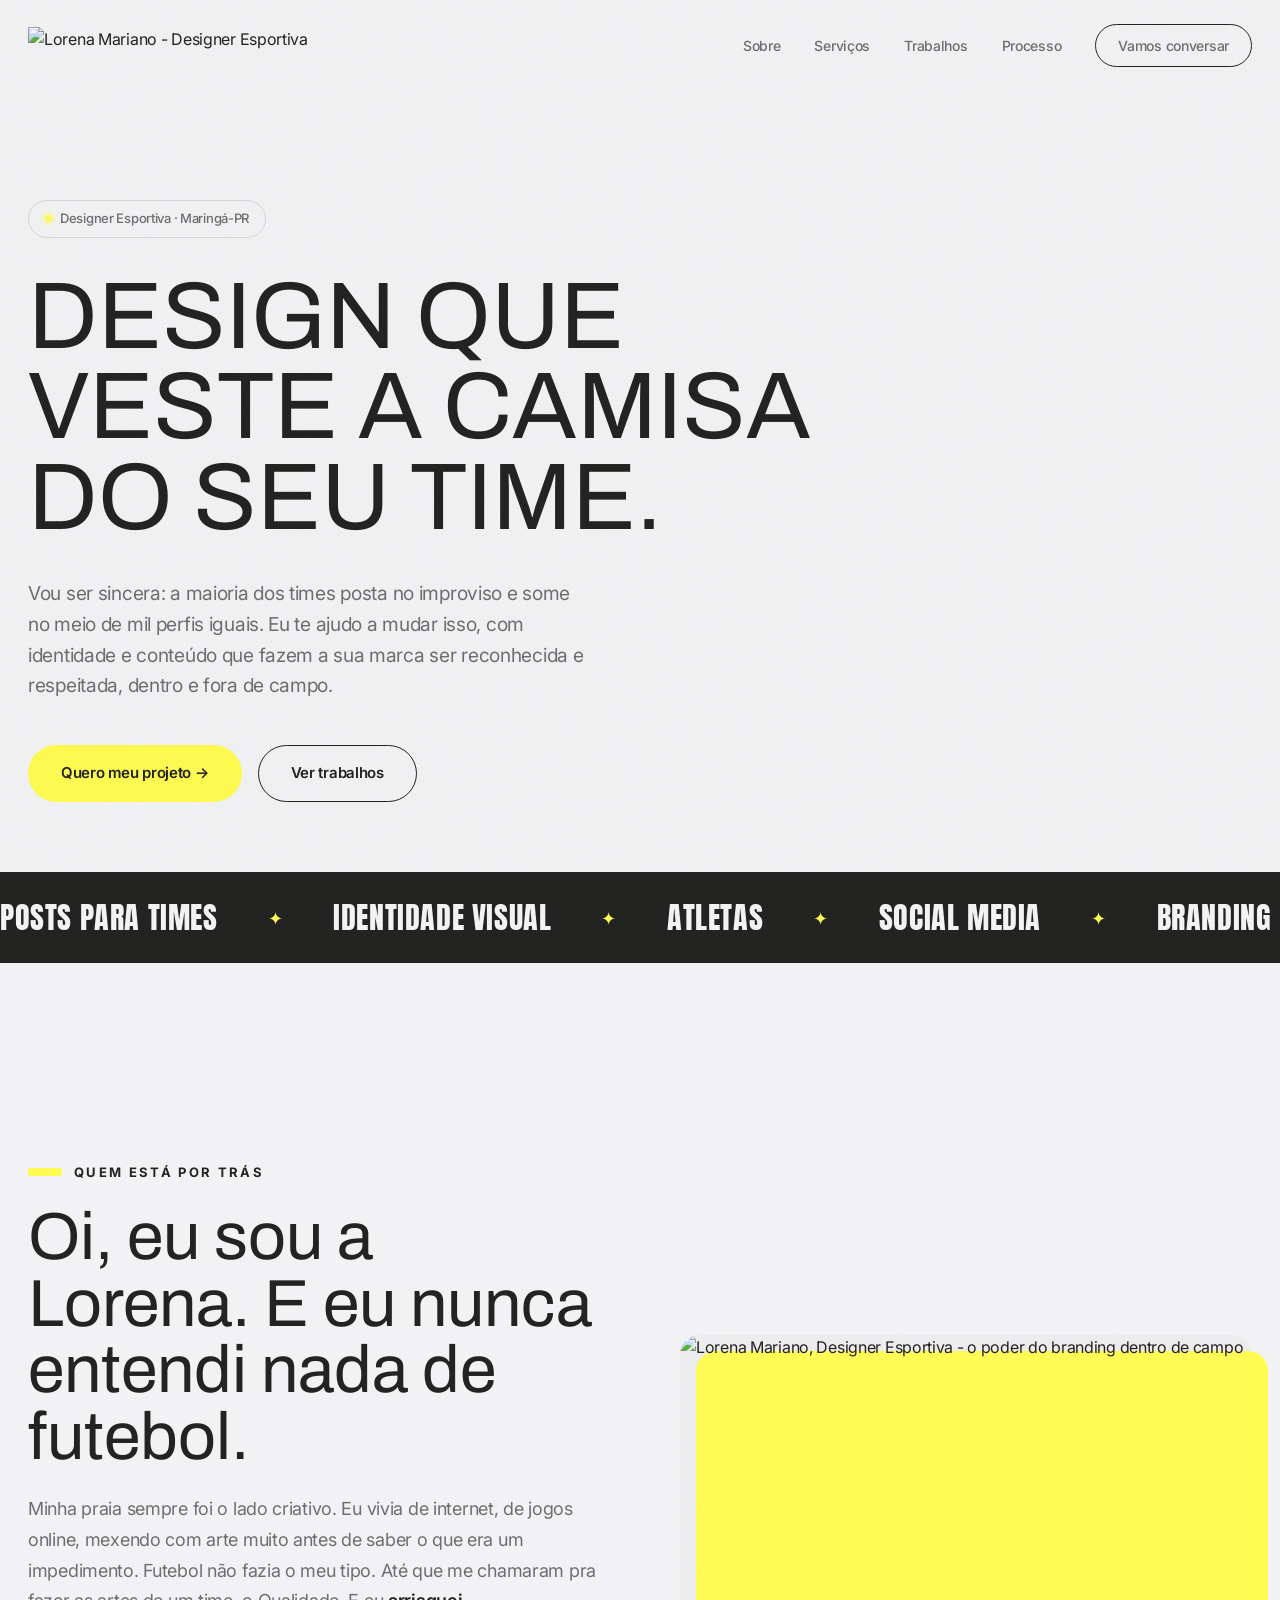
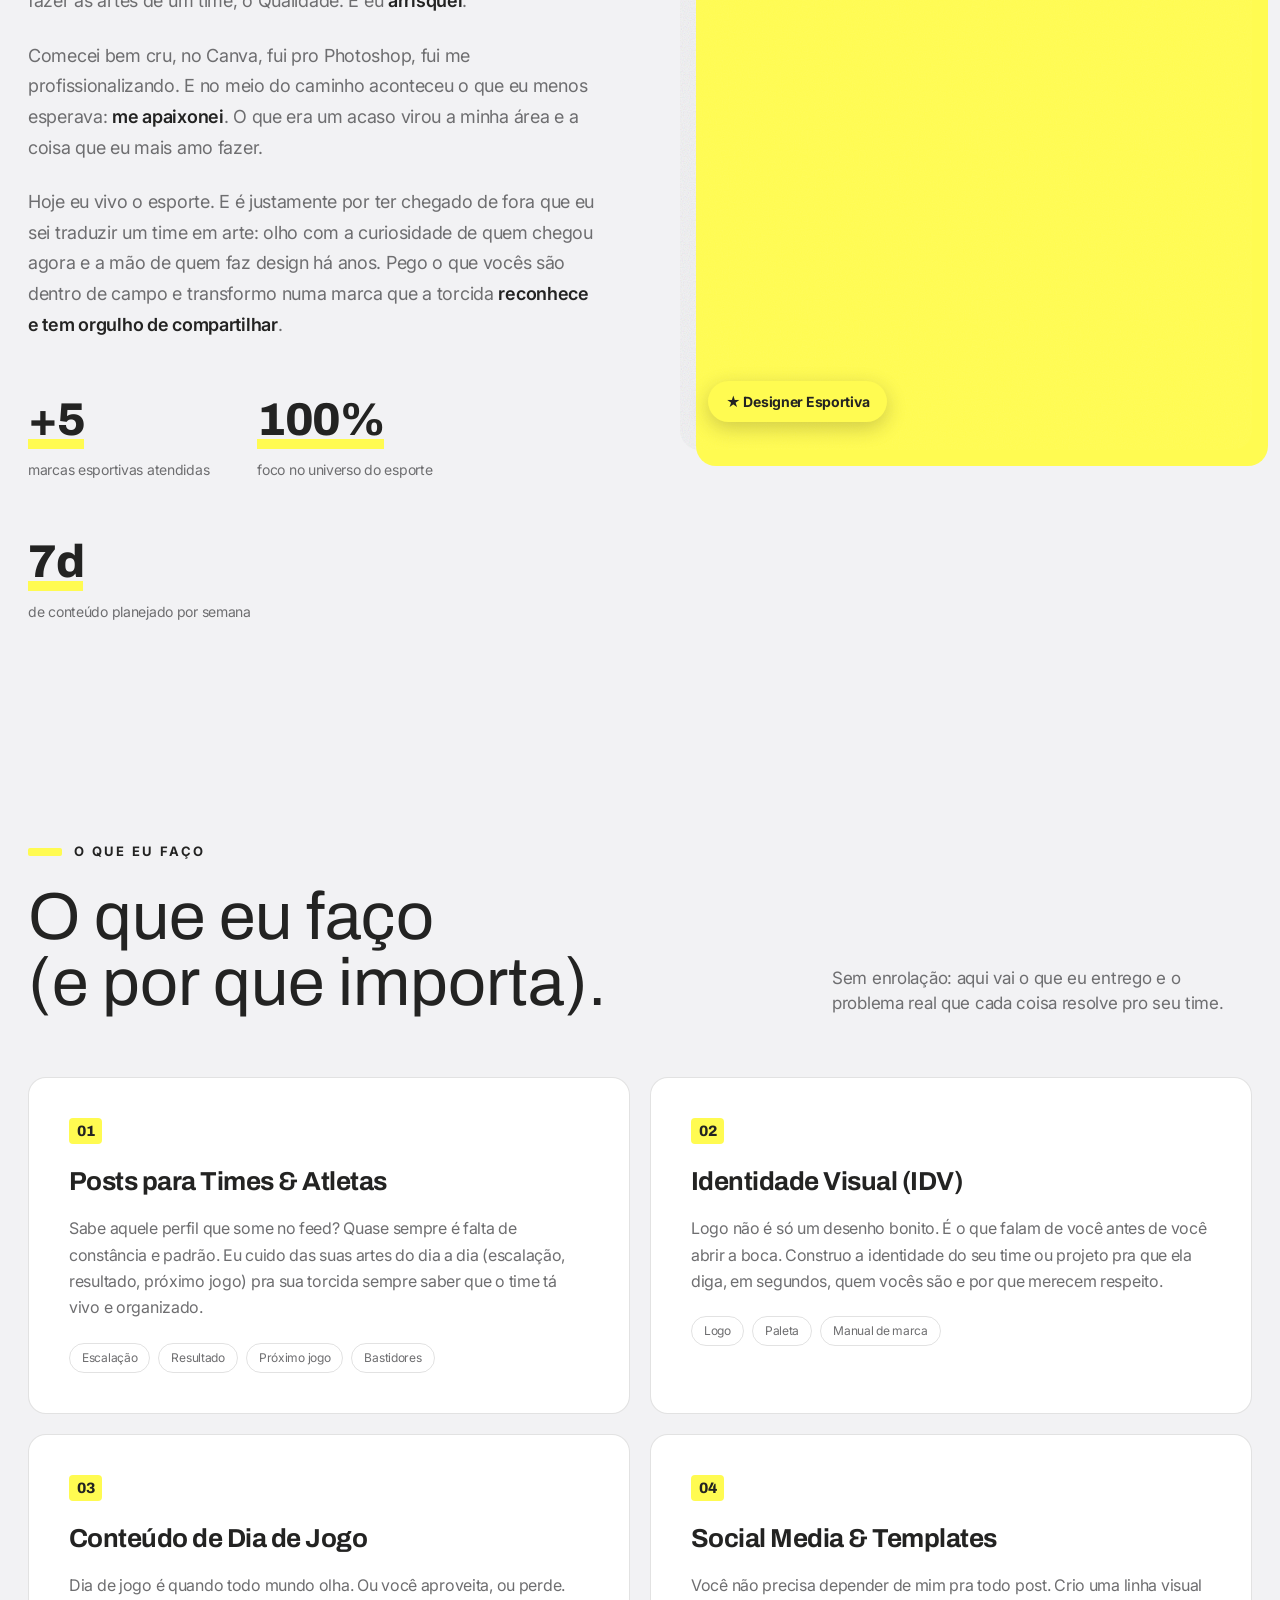
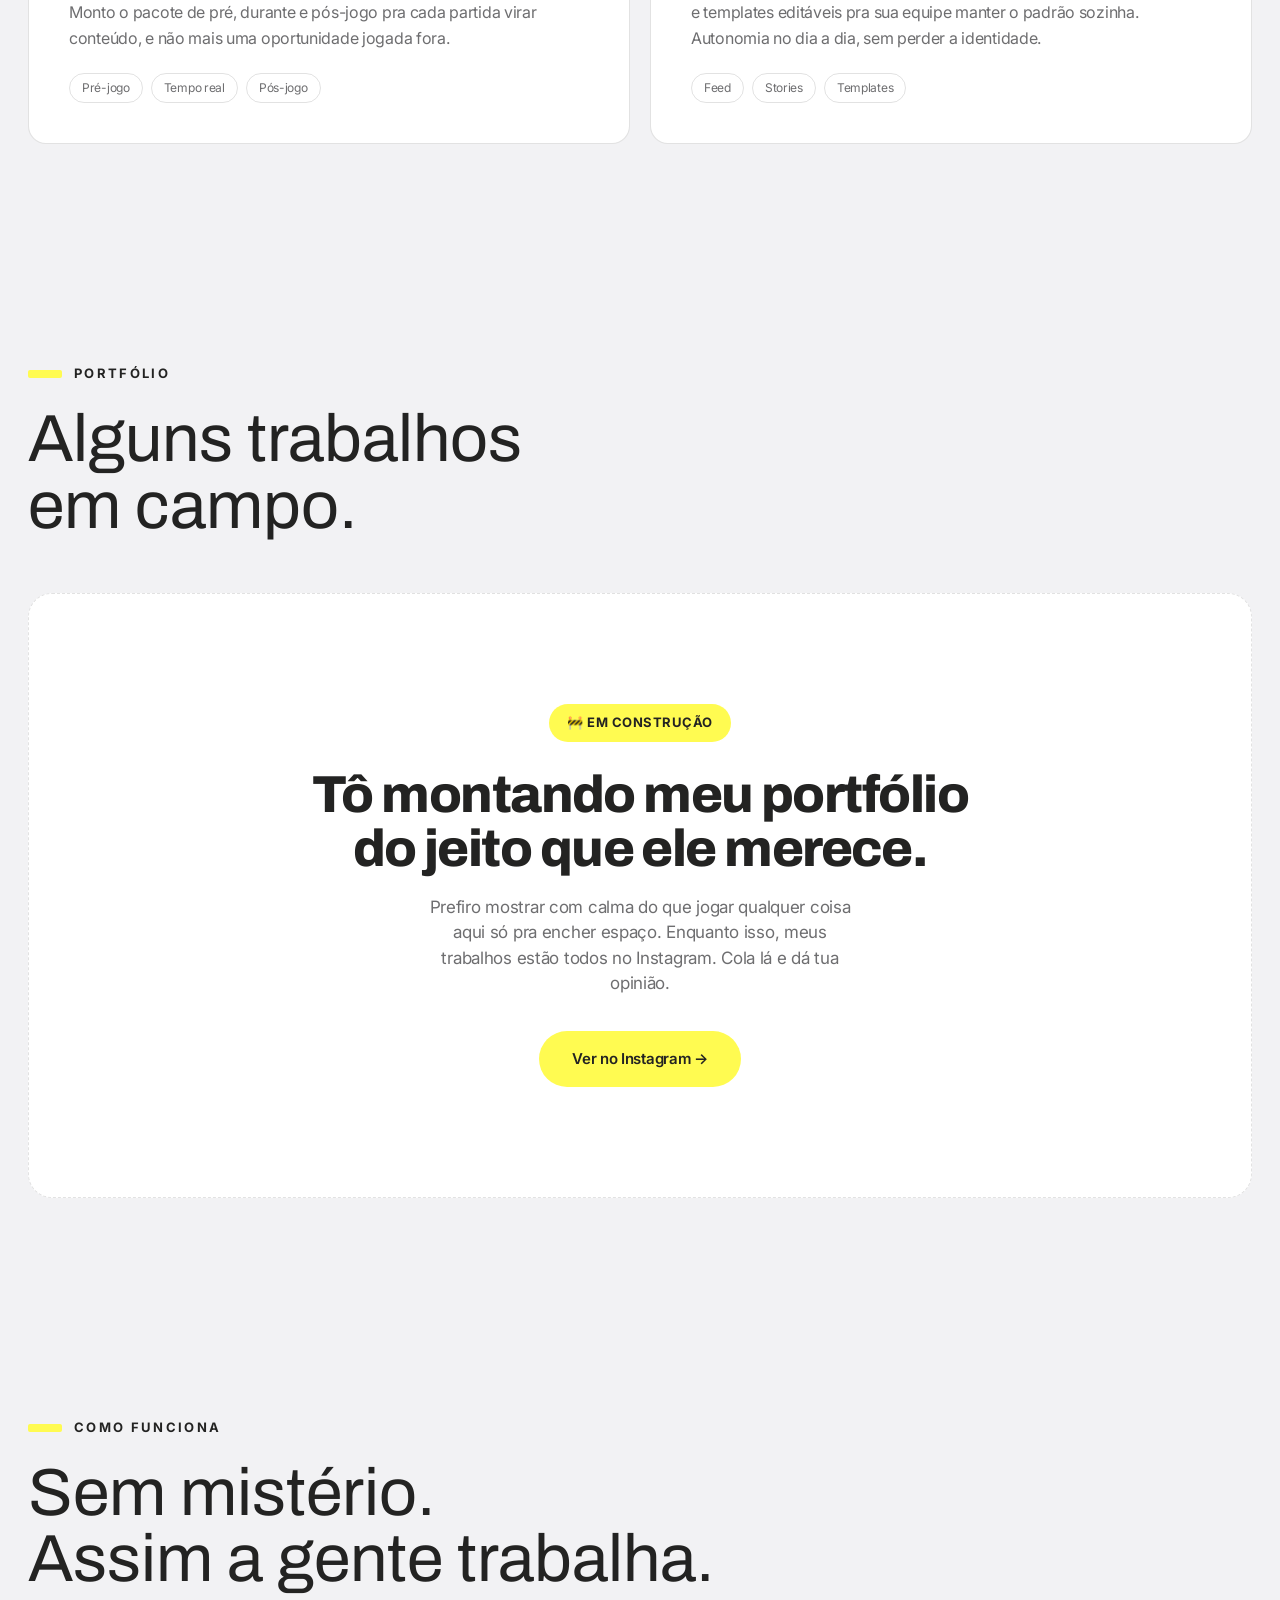
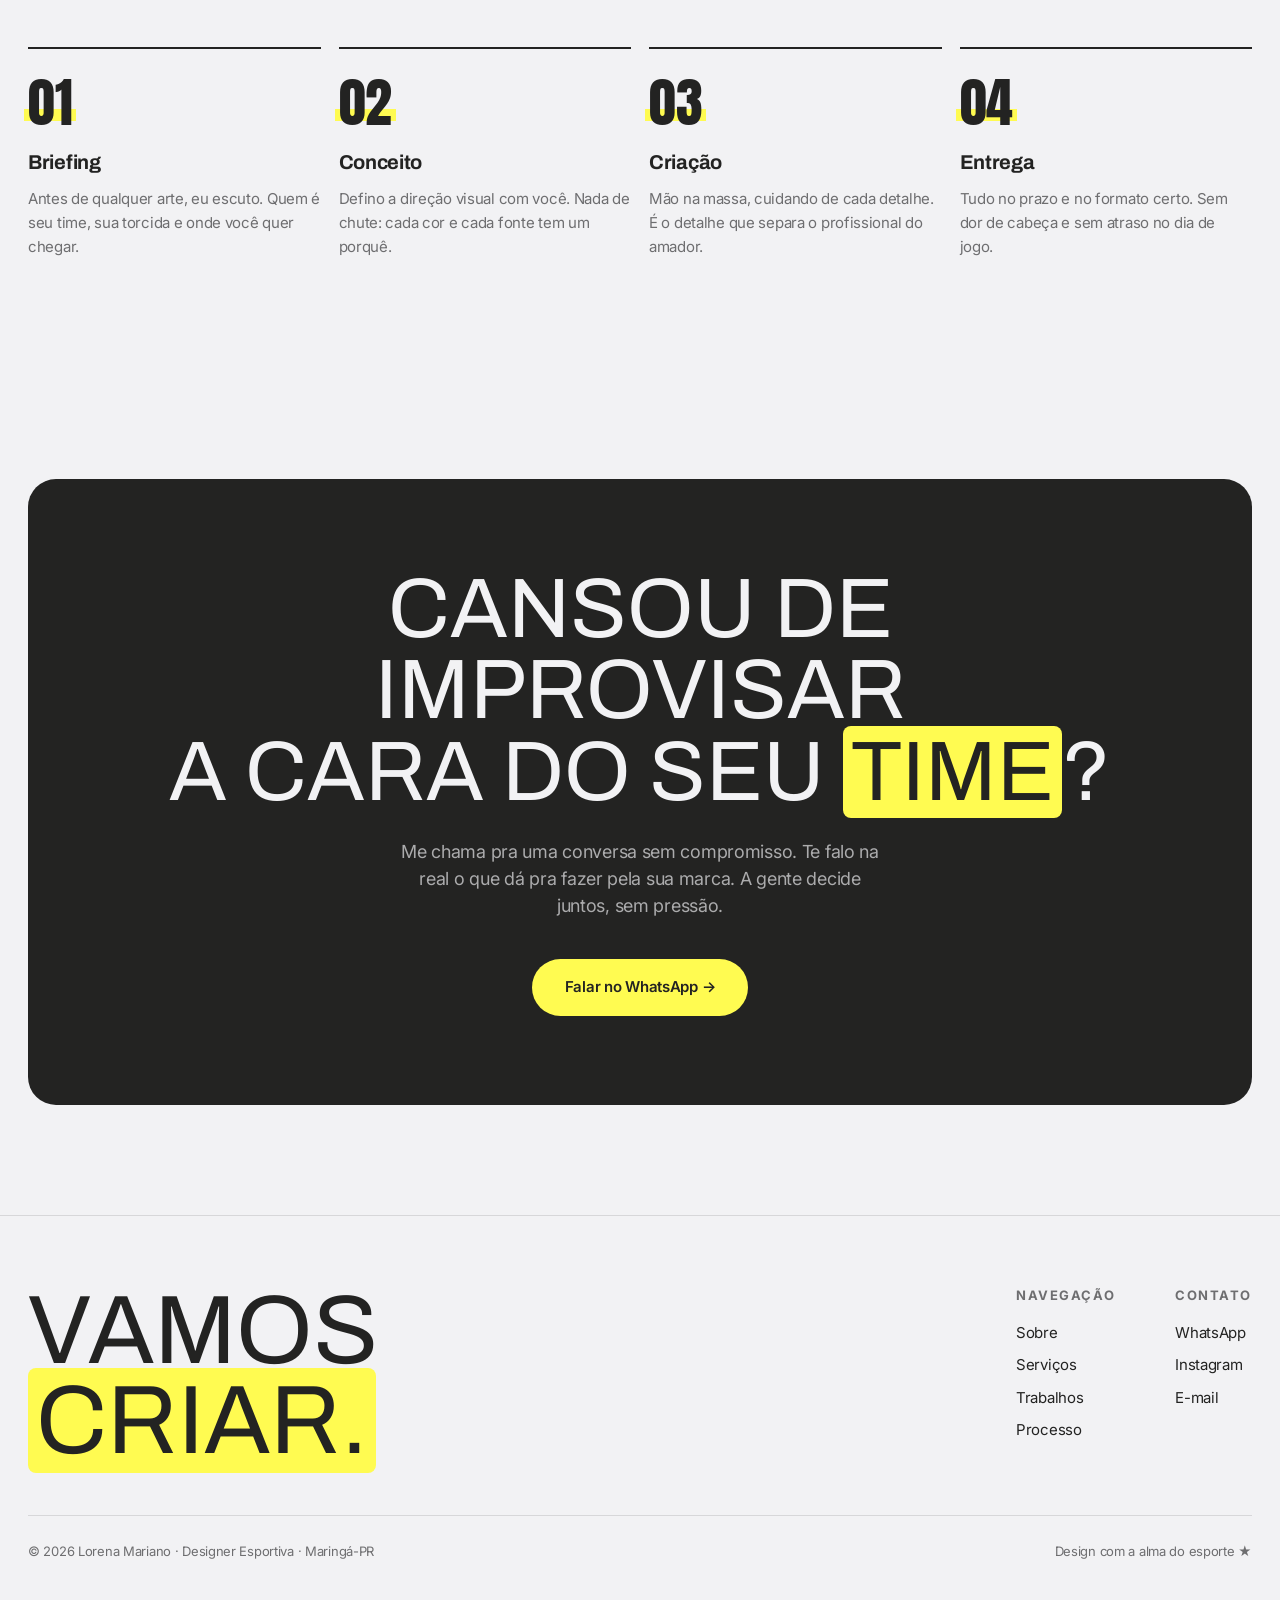
==== commit a111e9d6: "Add files via upload" ====
--- a/index.html
+++ b/index.html
@@ -65,7 +65,7 @@
   }
   .nav{display:flex;align-items:center;justify-content:space-between}
   .logo{display:flex;align-items:center}
-  .logo img{height:38px;width:auto;display:block;transition:height .4s ease}
+  .logo img{height:38px;width:auto;display:block;transition:height .4s ease, transform .3s ease}
   header.scrolled .logo img{height:30px}
   .nav-links{display:flex;gap:34px;align-items:center}
   .nav-links a{font-size:14px;color:var(--muted);font-weight:500;transition:color .25s}
@@ -144,17 +144,30 @@
   .stat .lbl{font-size:14px;color:var(--muted);margin-top:4px}
   .about-visual{
     aspect-ratio:4/5;border-radius:20px;
-    background:linear-gradient(150deg,#2f2f2e,#232322);
-    position:relative;overflow:hidden;border:1px solid var(--line);
-    display:flex;align-items:flex-end;padding:34px;
+    position:relative;isolation:isolate;
+    display:flex;align-items:flex-end;padding:28px;
   }
   .about-visual::before{
-    content:"LM";font-family:'Anton',sans-serif;font-size:clamp(120px,20vw,300px);
-    color:var(--accent);opacity:.14;position:absolute;top:-10%;right:-4%;line-height:1;
+    content:"";position:absolute;inset:0;border-radius:20px;
+    background:var(--accent);transform:translate(16px,16px);z-index:-2;
+  }
+  .about-visual img{
+    position:absolute;inset:0;width:100%;height:100%;object-fit:cover;object-position:center top;
+    border-radius:20px;z-index:-1;
+    filter:contrast(1.04) saturate(1.06);
+    transition:transform .5s ease;
+  }
+  .about-visual:hover img{transform:translate(8px,8px)}
+  .about-visual .grain{
+    position:absolute;inset:0;border-radius:20px;z-index:0;pointer-events:none;
+    background-image:url("data:image/svg+xml,%3Csvg xmlns='http://www.w3.org/2000/svg'%3E%3Cfilter id='n'%3E%3CfeTurbulence type='fractalNoise' baseFrequency='0.85' numOctaves='2' stitchTiles='stitch'/%3E%3C/filter%3E%3Crect width='100%25' height='100%25' filter='url(%23n)'/%3E%3C/svg%3E");
+    background-size:170px 170px;
+    opacity:.20;mix-blend-mode:overlay;
   }
   .about-visual .badge{
     background:var(--accent);color:var(--ink);font-weight:700;font-size:14px;
     padding:10px 18px;border-radius:100px;position:relative;z-index:2;
+    box-shadow:0 6px 20px rgba(35,35,34,.22);
   }
 
   /* ---------- SERVICES ---------- */
@@ -249,6 +262,29 @@
   /* ---------- REVEAL ---------- */
   .reveal{opacity:0;transform:translateY(34px);transition:opacity .8s ease, transform .8s ease}
   .reveal.in{opacity:1;transform:none}
+
+  /* ---------- EFEITOS LEVES ---------- */
+  /* barra de progresso do scroll */
+  .scroll-progress{position:fixed;top:0;left:0;height:3px;width:0;background:var(--accent);z-index:200;transition:width .12s linear}
+
+  /* sublinhado animado no menu */
+  .nav-links a:not(.nav-cta){position:relative}
+  .nav-links a:not(.nav-cta)::after{
+    content:"";position:absolute;left:0;bottom:-5px;width:100%;height:2px;
+    background:var(--accent);transform:scaleX(0);transform-origin:left;transition:transform .3s ease;
+  }
+  .nav-links a:not(.nav-cta):hover::after{transform:scaleX(1)}
+
+  /* textura de grão sutil na página inteira */
+  body::after{
+    content:"";position:fixed;inset:0;z-index:9998;pointer-events:none;opacity:.07;
+    mix-blend-mode:multiply;
+    background-image:url("data:image/svg+xml,%3Csvg xmlns='http://www.w3.org/2000/svg'%3E%3Cfilter id='g'%3E%3CfeTurbulence type='fractalNoise' baseFrequency='0.9' numOctaves='2' stitchTiles='stitch'/%3E%3C/filter%3E%3Crect width='100%25' height='100%25' filter='url(%23g)'/%3E%3C/svg%3E");
+    background-size:180px 180px;
+  }
+
+  /* logo com leve resposta ao hover */
+  .logo img:hover{transform:scale(1.04)}
 
   /* ---------- RESPONSIVE ---------- */
   @media(max-width:900px){
@@ -273,6 +309,8 @@
 </style>
 </head>
 <body>
+
+<div class="scroll-progress" id="scrollProgress"></div>
 
 <!-- NAV -->
 <header id="header">
@@ -328,15 +366,23 @@
       <div class="eyebrow">Quem está por trás</div>
       <h2 class="h2">Oi, eu sou a Lorena. E eu nunca entendi nada de futebol.</h2>
       <p>
-        Vou ser bem honesta: nunca fui de futebol, nunca entendi muito do jogo.
-        Caí nesse meio <strong>por acaso</strong>. E quando vi, já estava
-        completamente apaixonada por ele.
+        Minha praia sempre foi o lado criativo. Eu vivia de internet, de jogos
+        online, mexendo com arte muito antes de saber o que era um impedimento.
+        Futebol não fazia o meu tipo. Até que me chamaram pra fazer as artes de
+        um time, o Qualidade. E eu <strong>arrisquei</strong>.
       </p>
       <p>
-        Hoje vivo de traduzir o esporte em design, trabalhando com times, arenas
-        e atletas de Maringá. Talvez seja justamente por ter chegado de fora que
-        eu enxergo o que muita gente de dentro nem percebe. É esse <strong>olhar
-        diferente</strong> que eu coloco em cada arte.
+        Comecei bem cru, no Canva, fui pro Photoshop, fui me profissionalizando.
+        E no meio do caminho aconteceu o que eu menos esperava: <strong>me
+        apaixonei</strong>. O que era um acaso virou a minha área e a coisa que
+        eu mais amo fazer.
+      </p>
+      <p>
+        Hoje eu vivo o esporte. E é justamente por ter chegado de fora que eu
+        sei traduzir um time em arte: olho com a curiosidade de quem chegou
+        agora e a mão de quem faz design há anos. Pego o que vocês são dentro de
+        campo e transformo numa marca que a torcida <strong>reconhece e tem
+        orgulho de compartilhar</strong>.
       </p>
       <div class="stats">
         <div class="stat"><div class="num">+5</div><div class="lbl">marcas esportivas atendidas</div></div>
@@ -345,6 +391,8 @@
       </div>
     </div>
     <div class="about-visual reveal">
+      <img src="branding.jpg" alt="Lorena Mariano, Designer Esportiva - o poder do branding dentro de campo" />
+      <span class="grain"></span>
       <span class="badge">★ Designer Esportiva</span>
     </div>
   </div>
@@ -477,6 +525,33 @@
     el.style.transitionDelay = (i % 4 * 0.08) + 's';
     io.observe(el);
   });
+
+  // Barra de progresso do scroll
+  const sp = document.getElementById('scrollProgress');
+  window.addEventListener('scroll', () => {
+    const doc = document.documentElement;
+    const max = doc.scrollHeight - doc.clientHeight;
+    sp.style.width = (max > 0 ? (doc.scrollTop / max) * 100 : 0) + '%';
+  });
+
+  // Contador animado dos números (+5, 100%, 7d)
+  function animateCount(el){
+    const m = el.textContent.trim().match(/^(\D*)(\d+)(\D*)$/);
+    if(!m) return;
+    const pre = m[1], target = +m[2], suf = m[3];
+    const dur = 1100, start = performance.now();
+    function tick(now){
+      const p = Math.min((now - start) / dur, 1);
+      const val = Math.round((1 - Math.pow(1 - p, 3)) * target);
+      el.textContent = pre + val + suf;
+      if(p < 1) requestAnimationFrame(tick);
+    }
+    requestAnimationFrame(tick);
+  }
+  const countObs = new IntersectionObserver((entries) => {
+    entries.forEach(e => { if(e.isIntersecting){ animateCount(e.target); countObs.unobserve(e.target); } });
+  }, { threshold:0.6 });
+  document.querySelectorAll('.stat .num').forEach(el => countObs.observe(el));
 </script>
 </body>
 </html>
